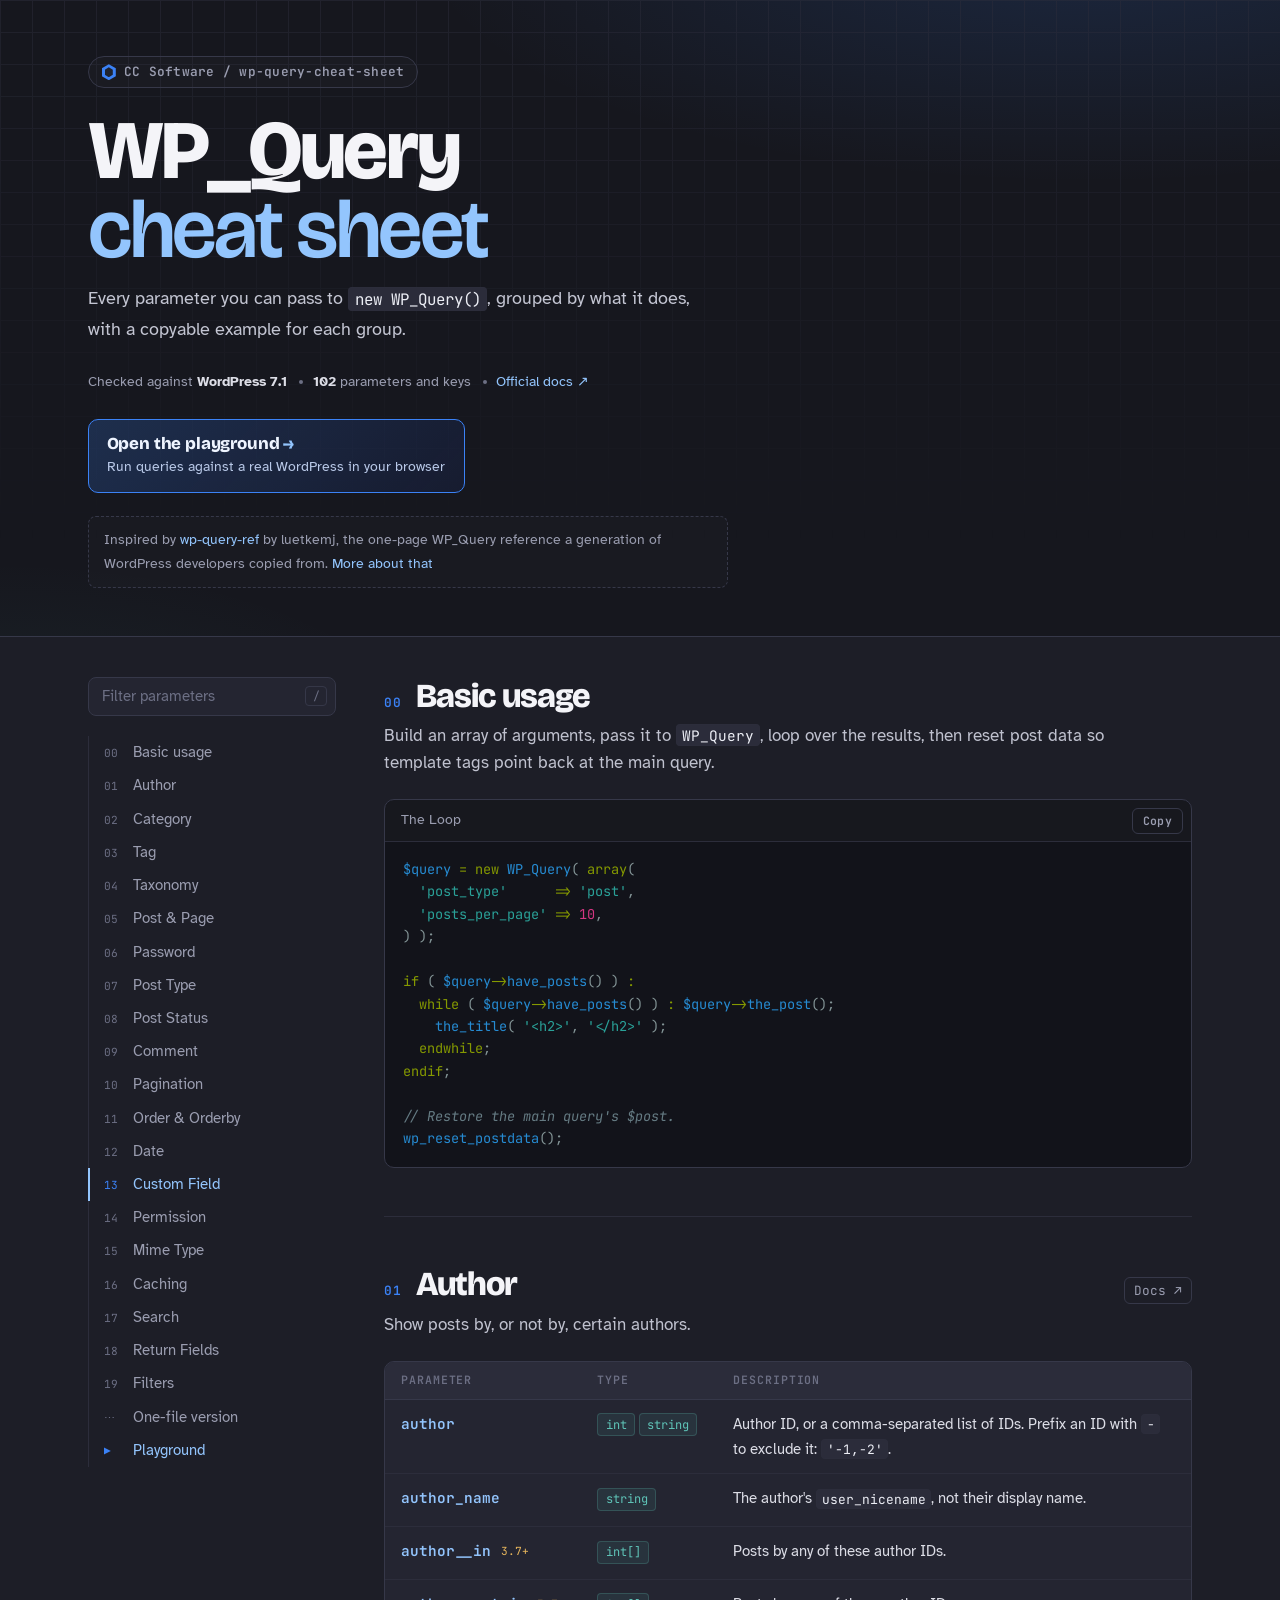
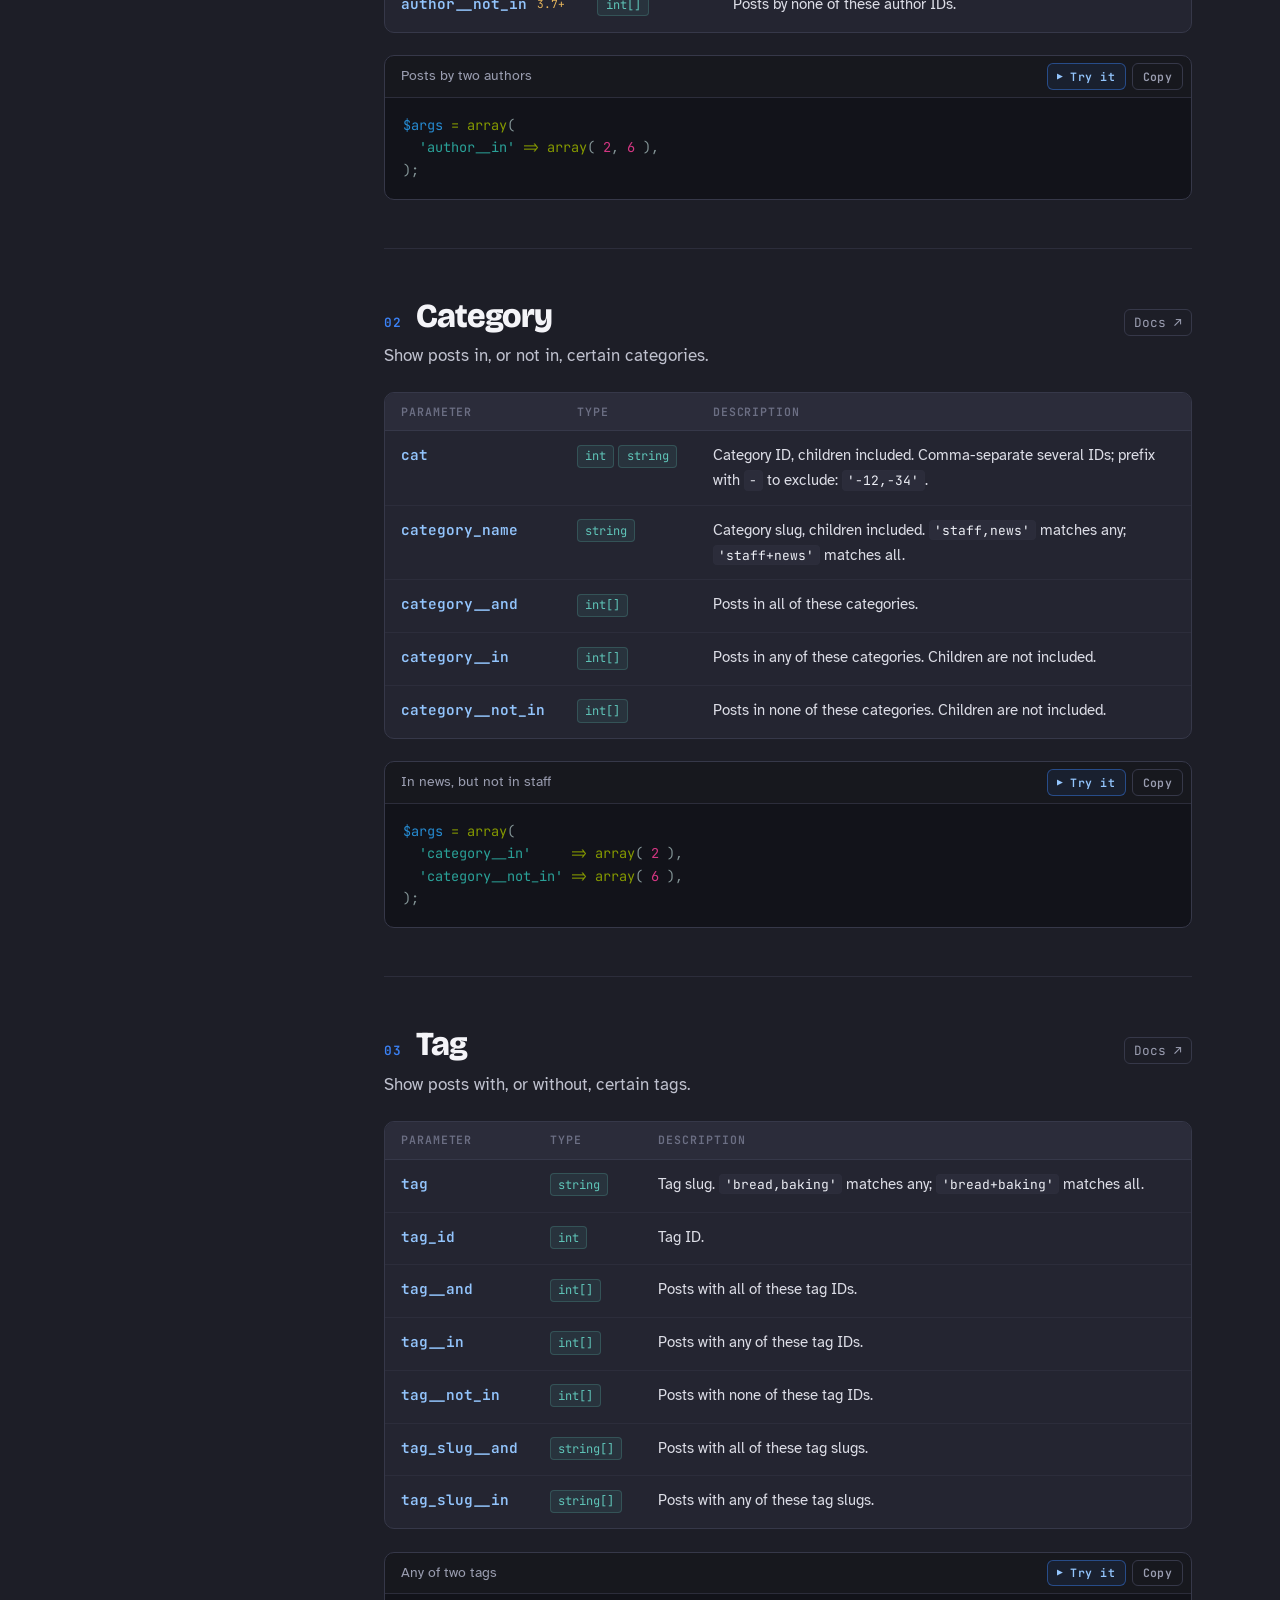
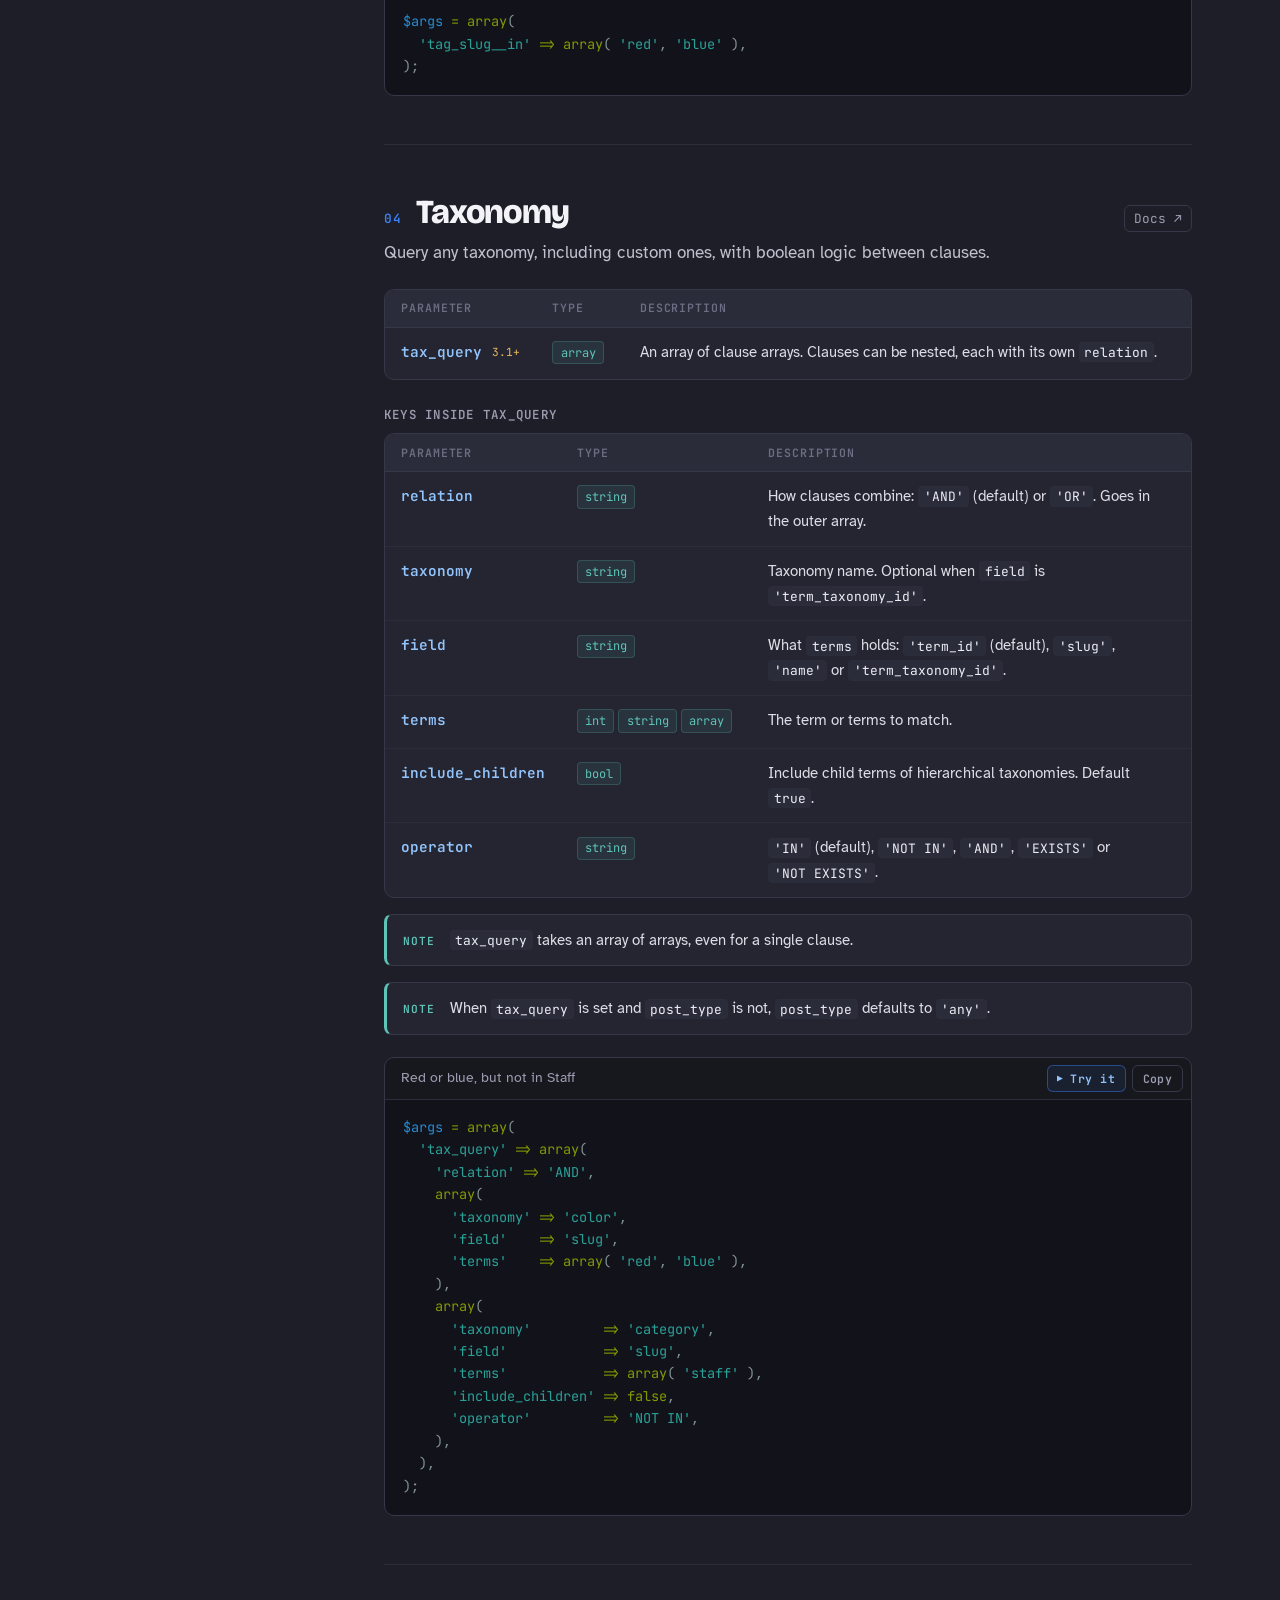
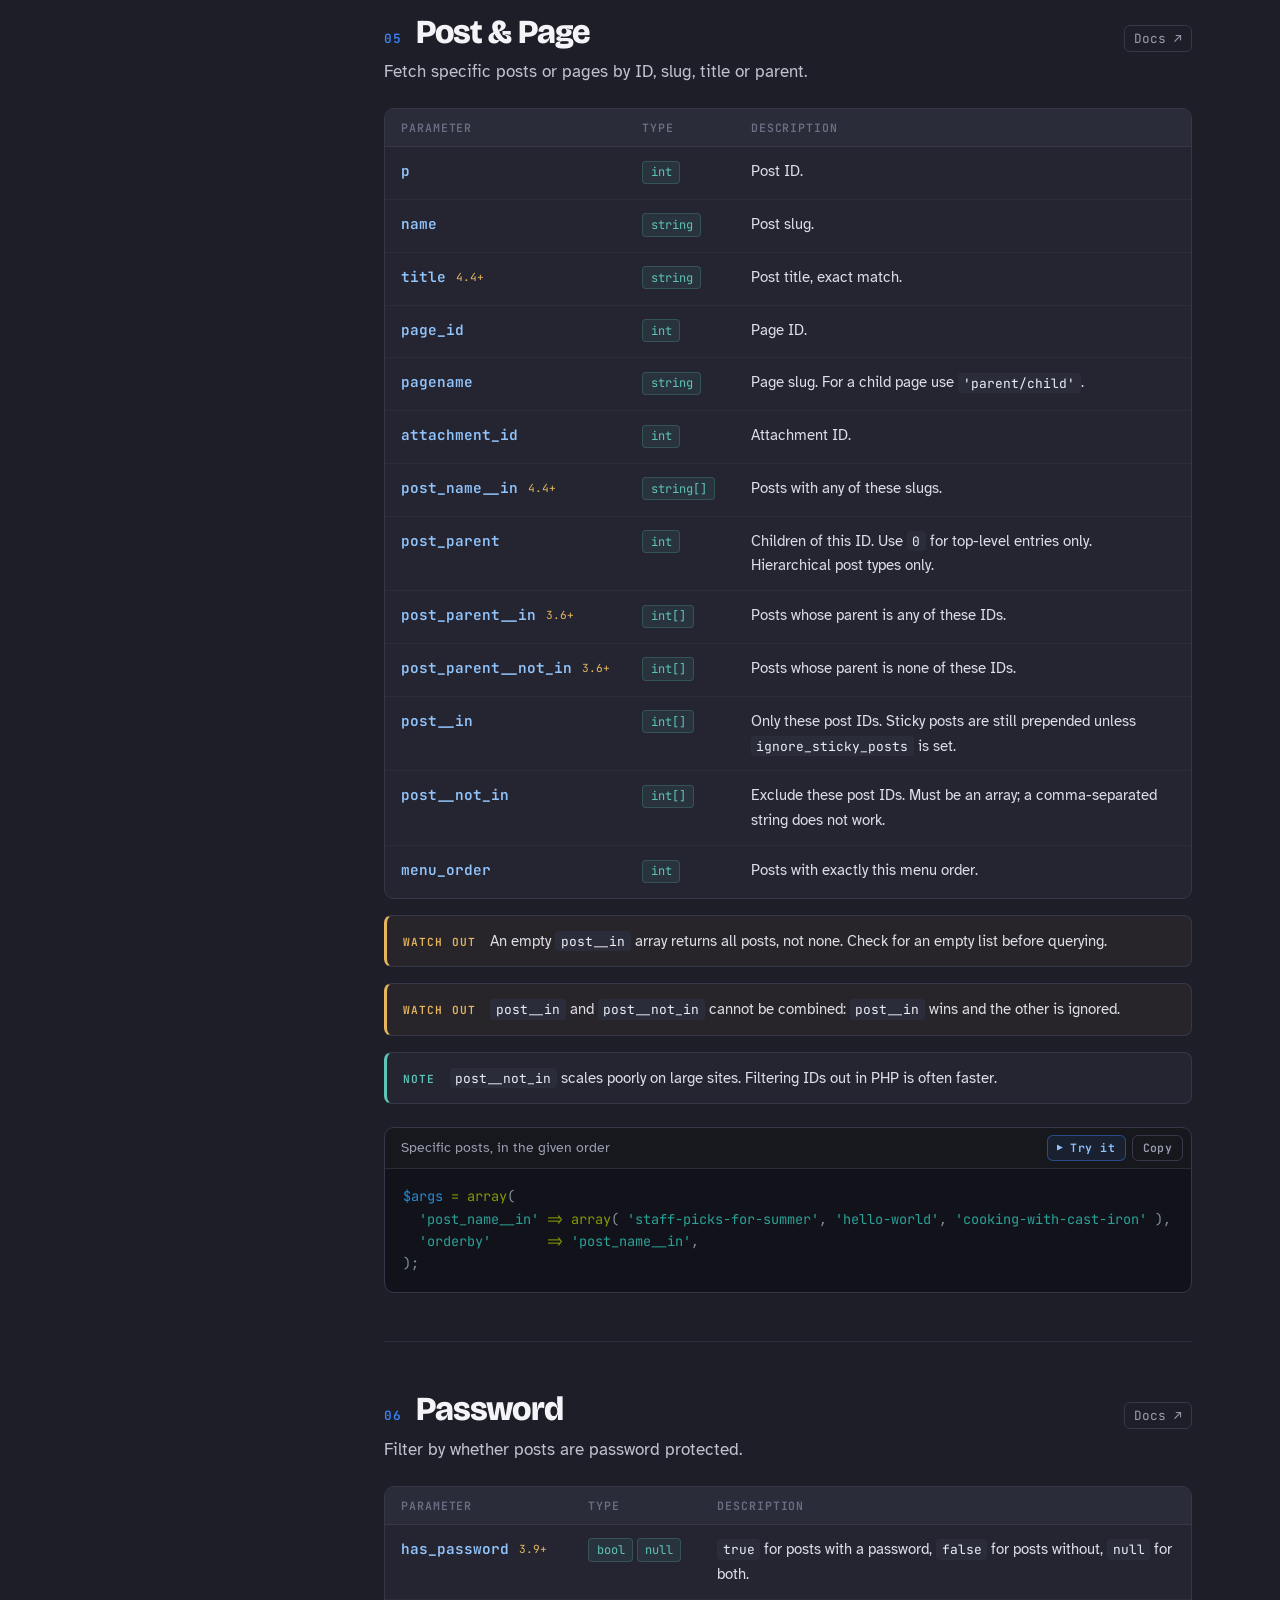
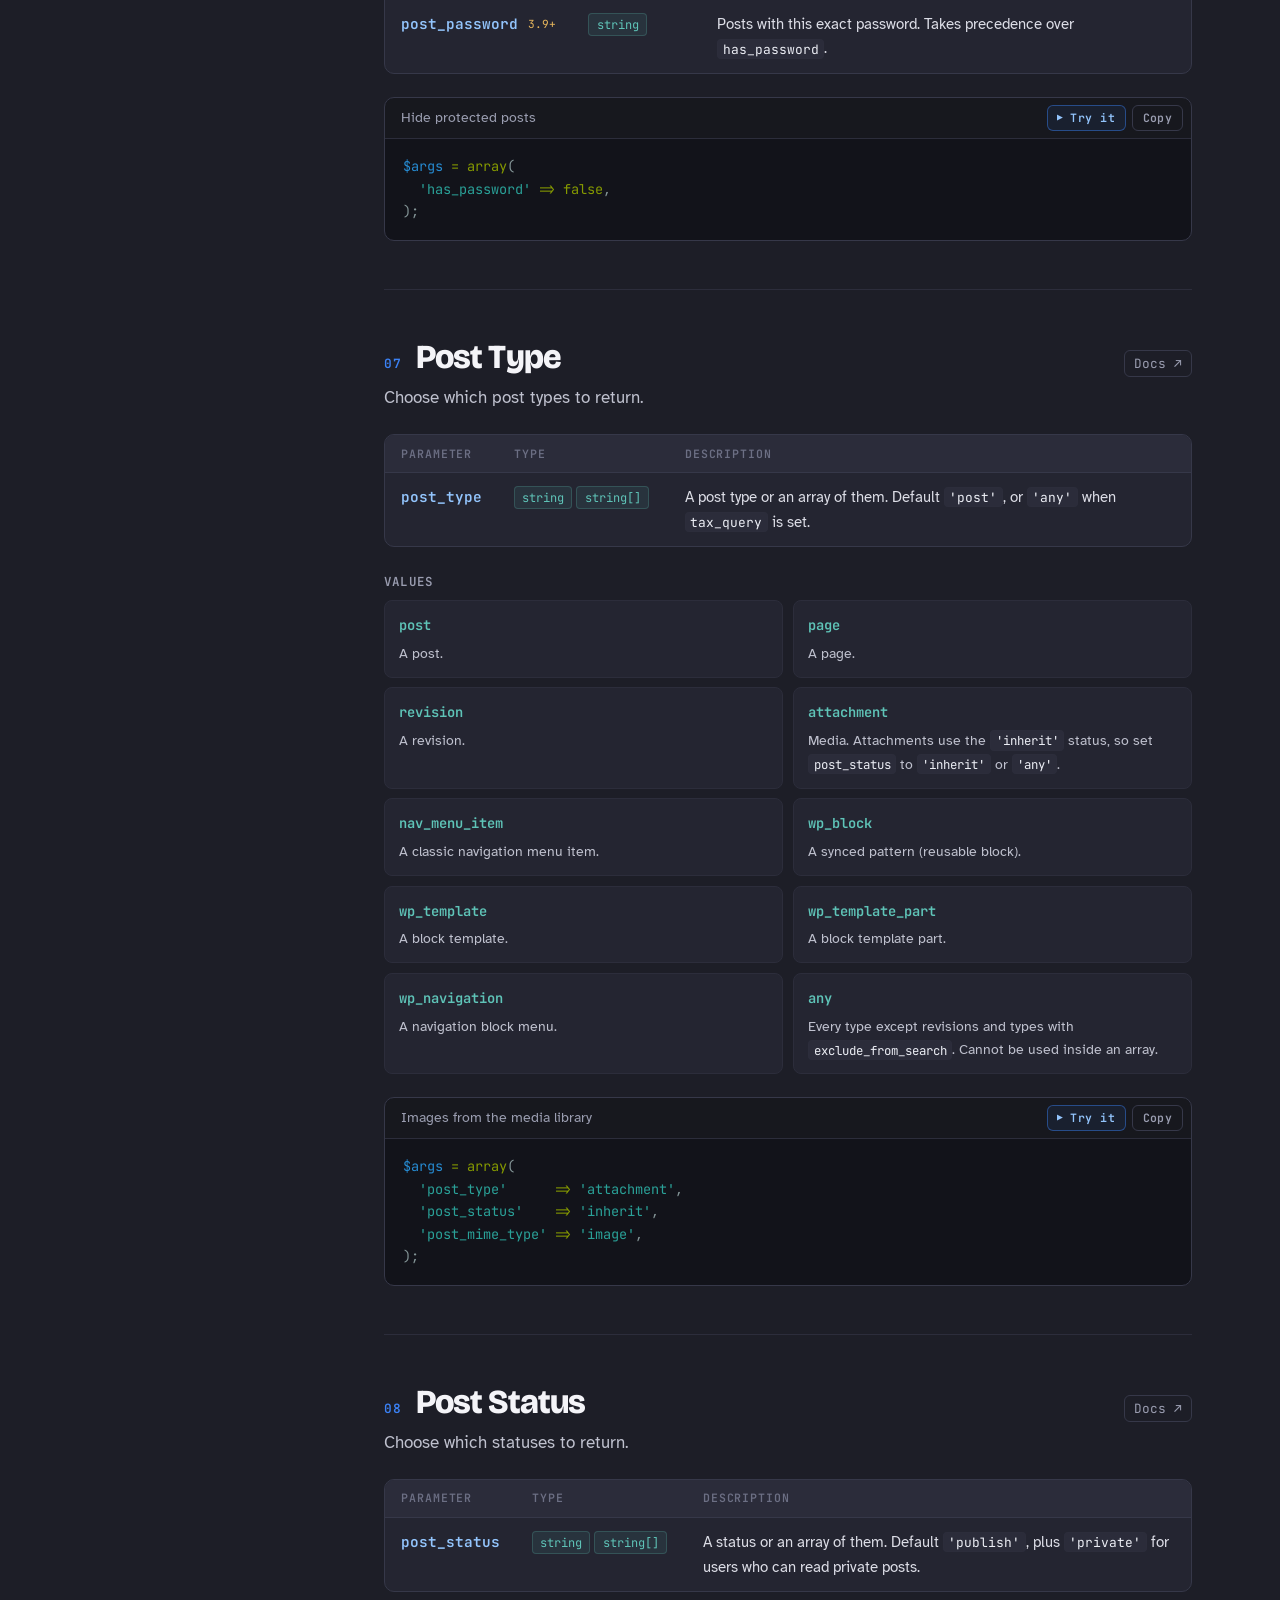
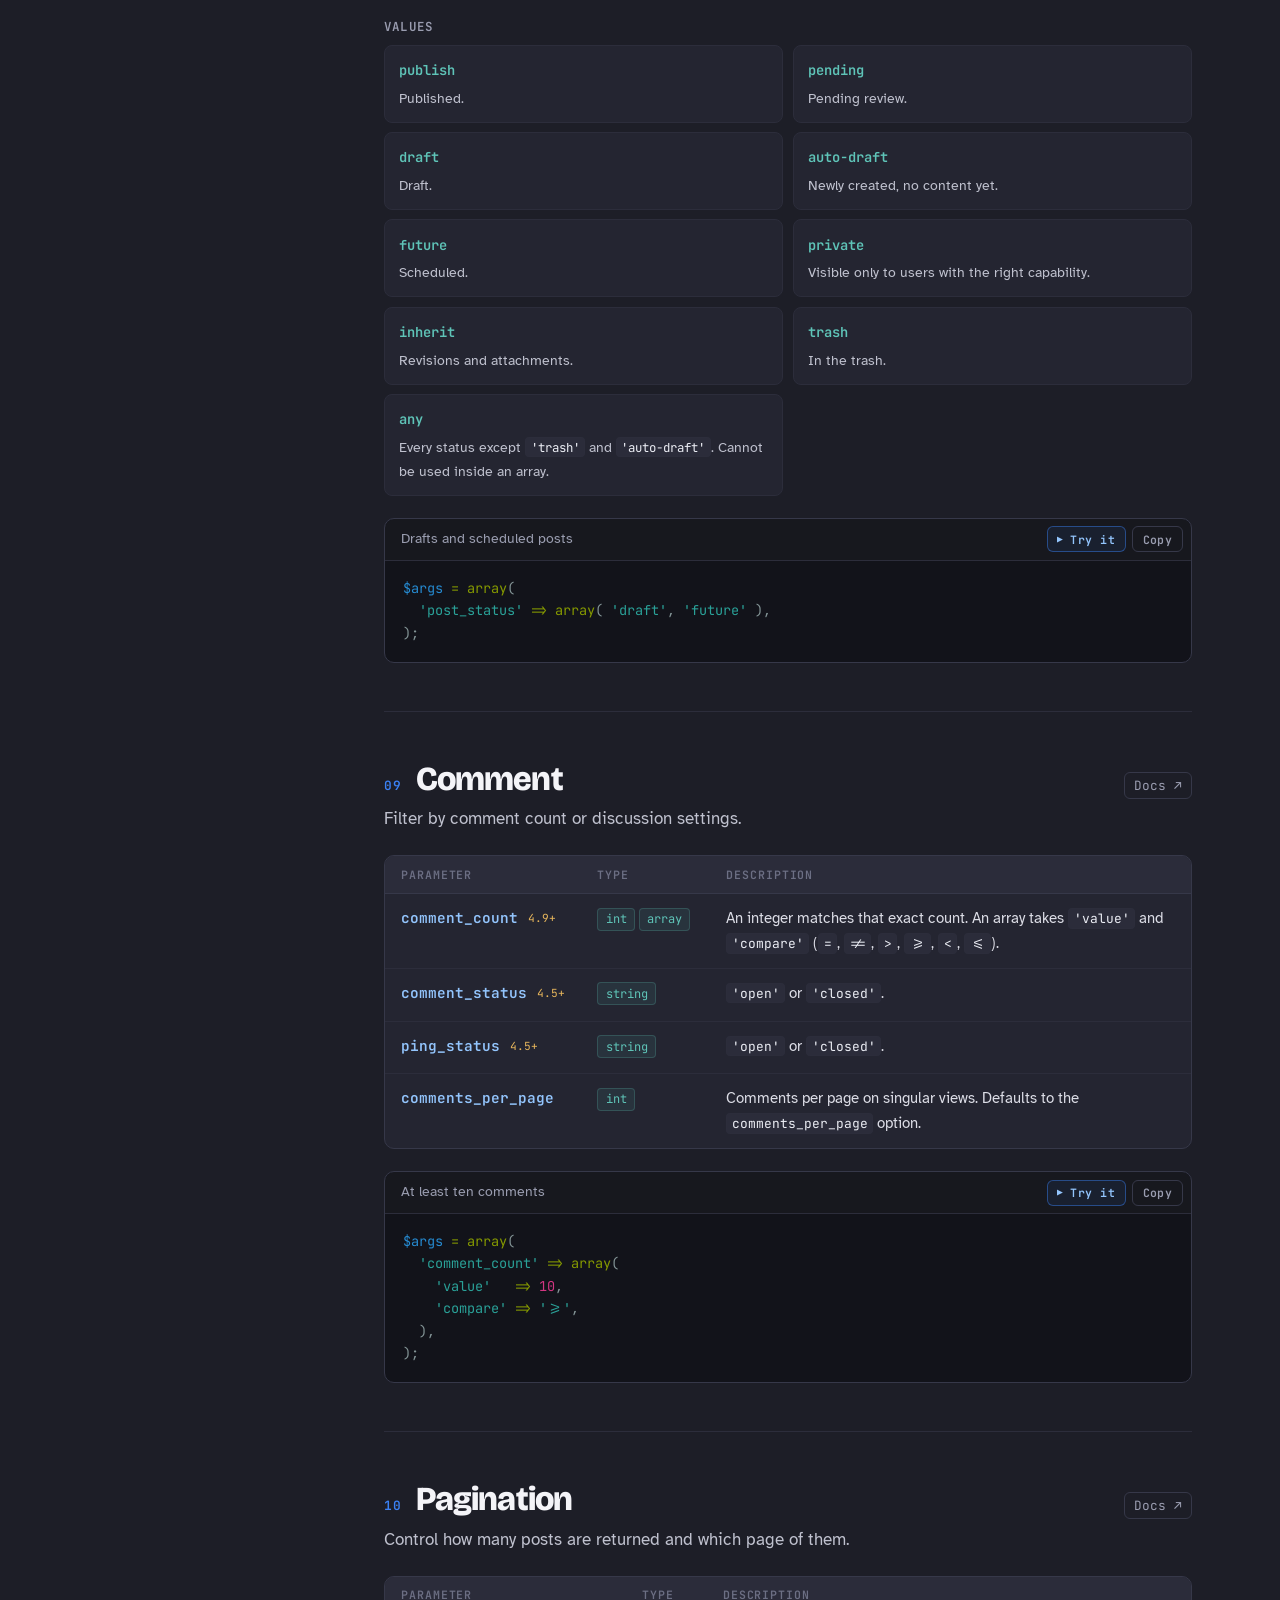
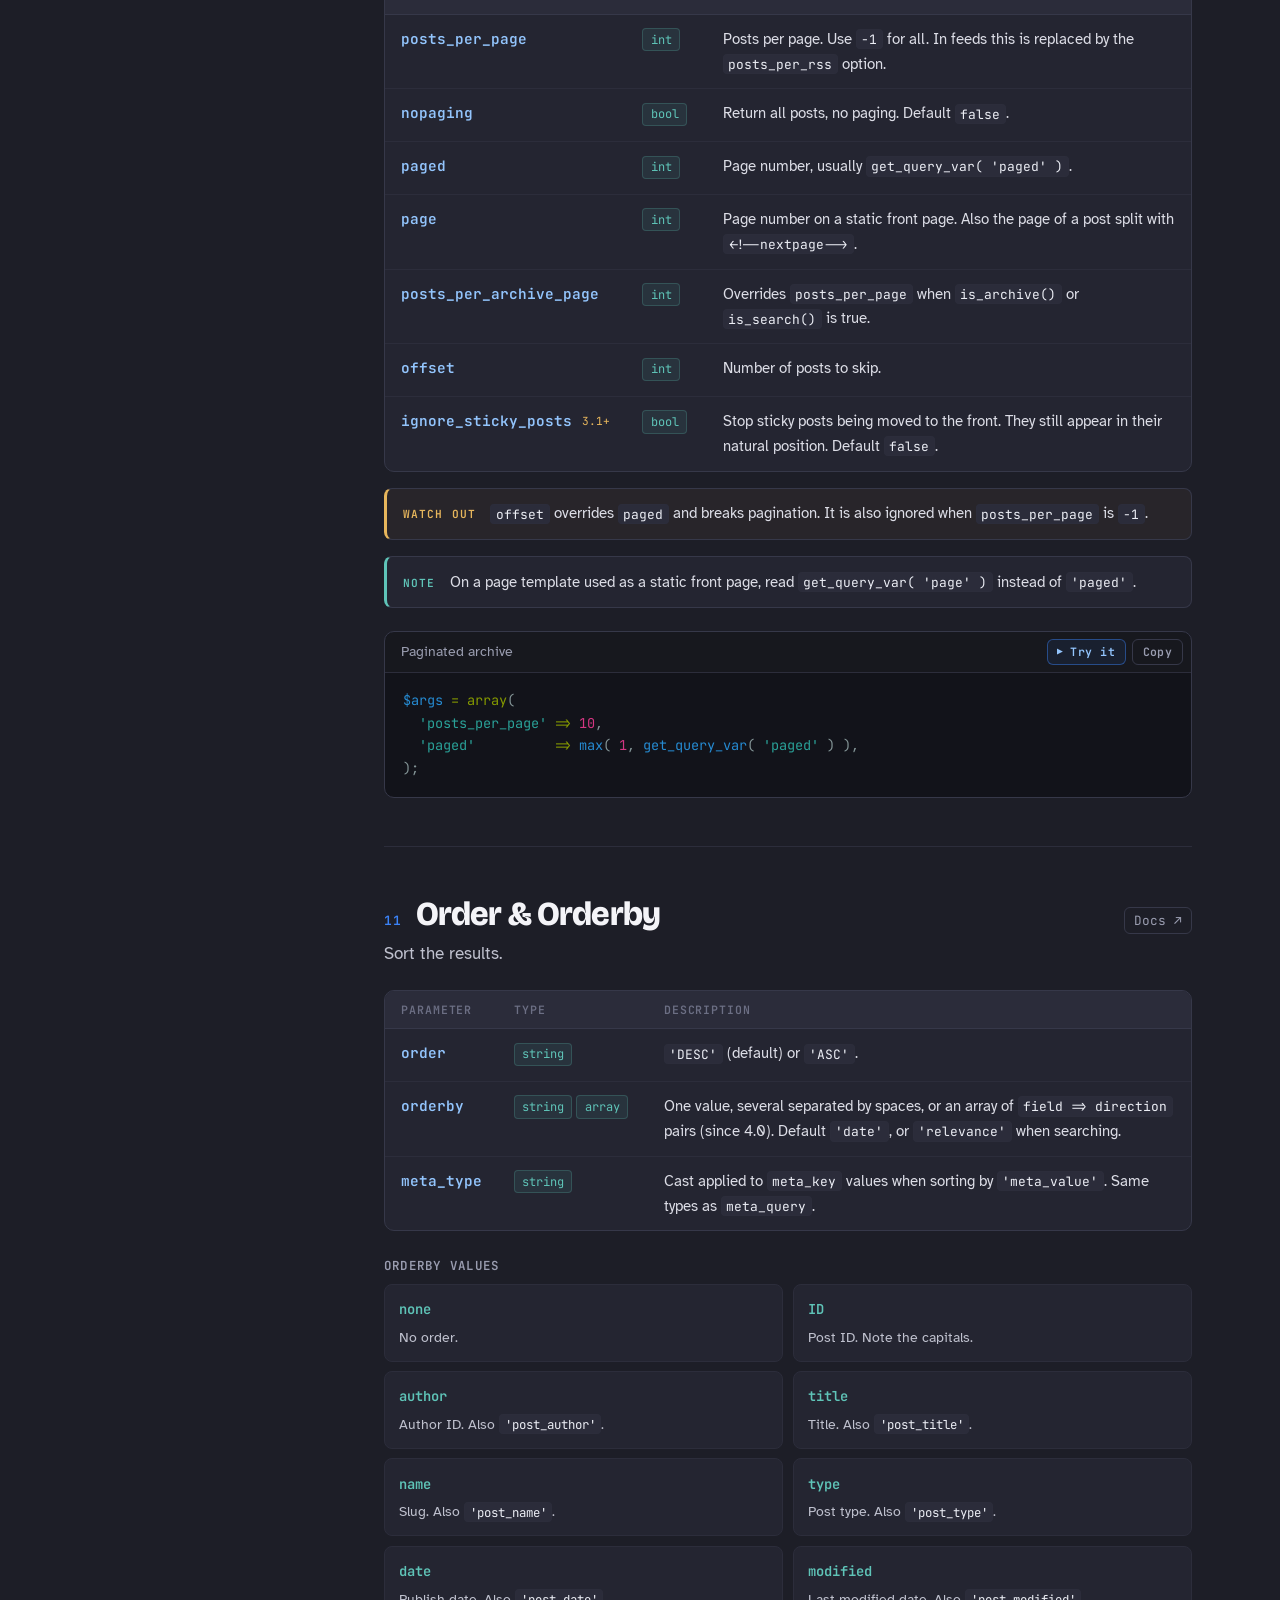
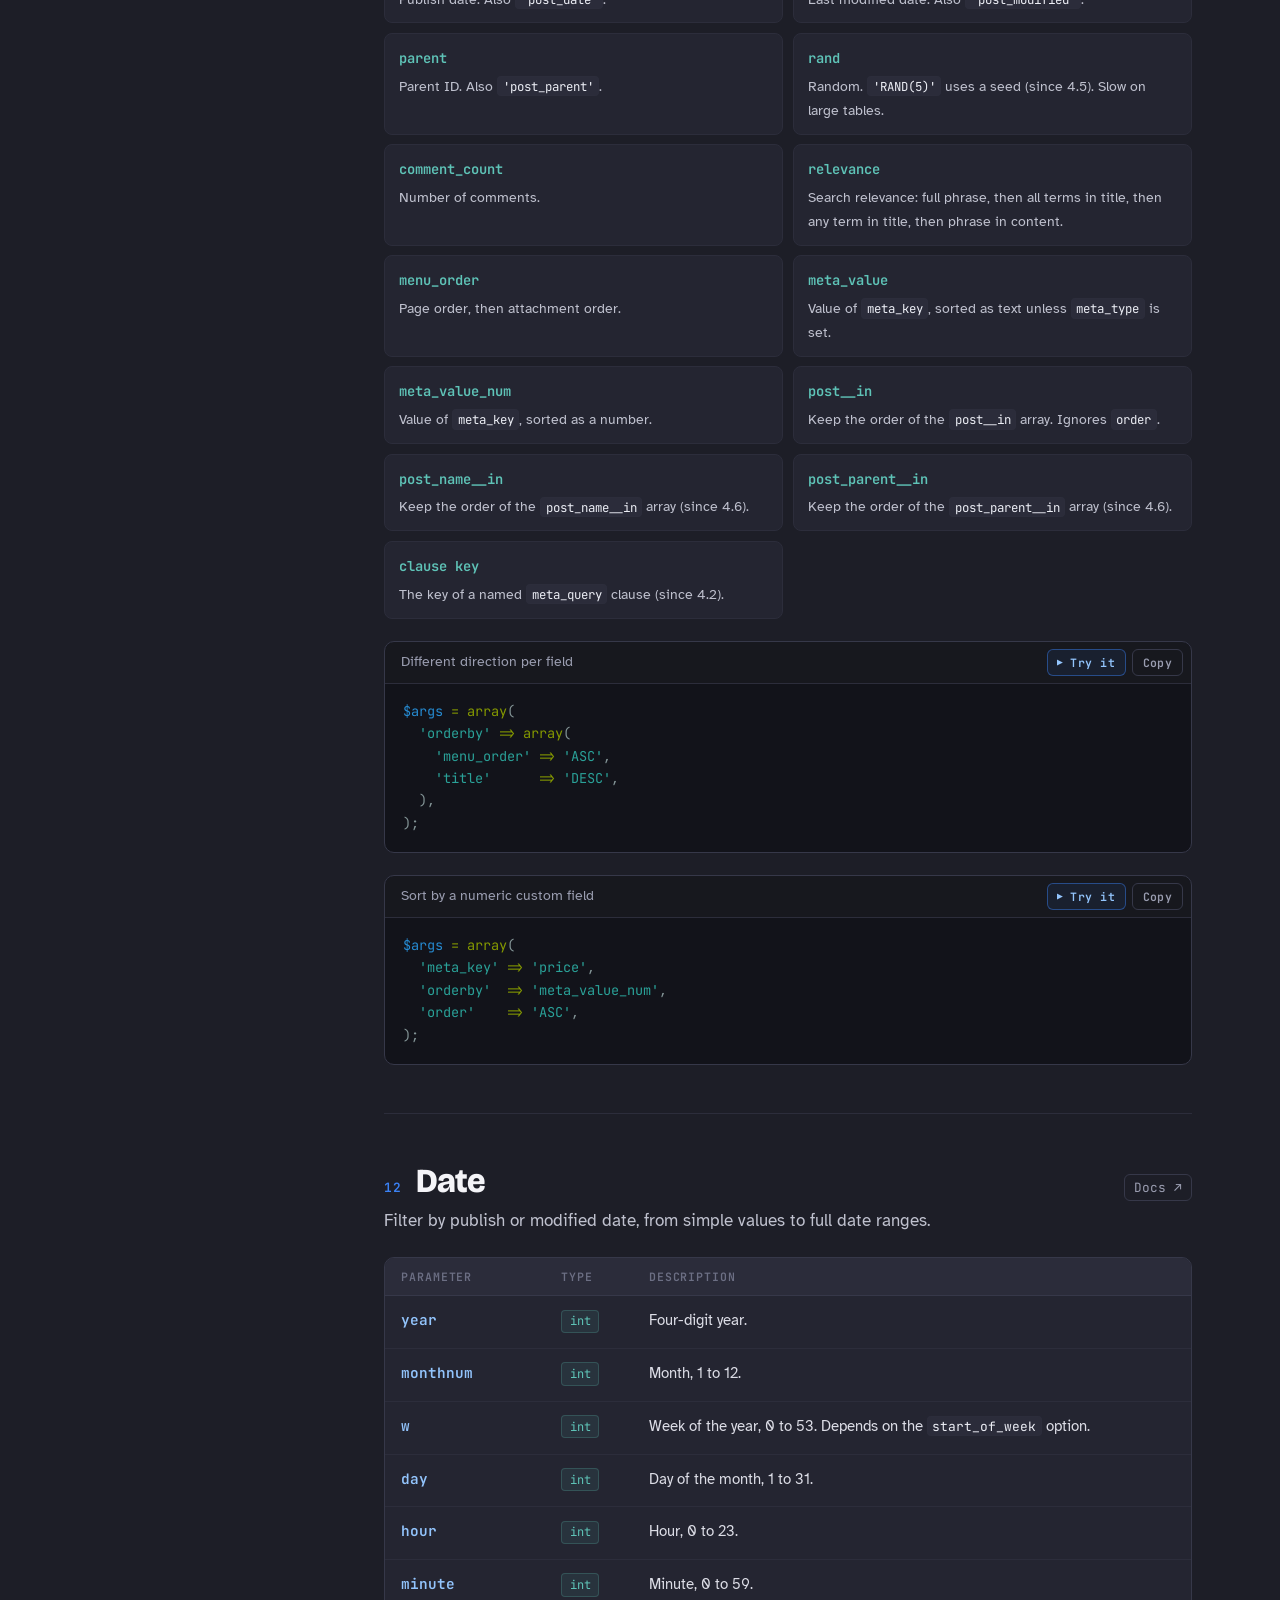
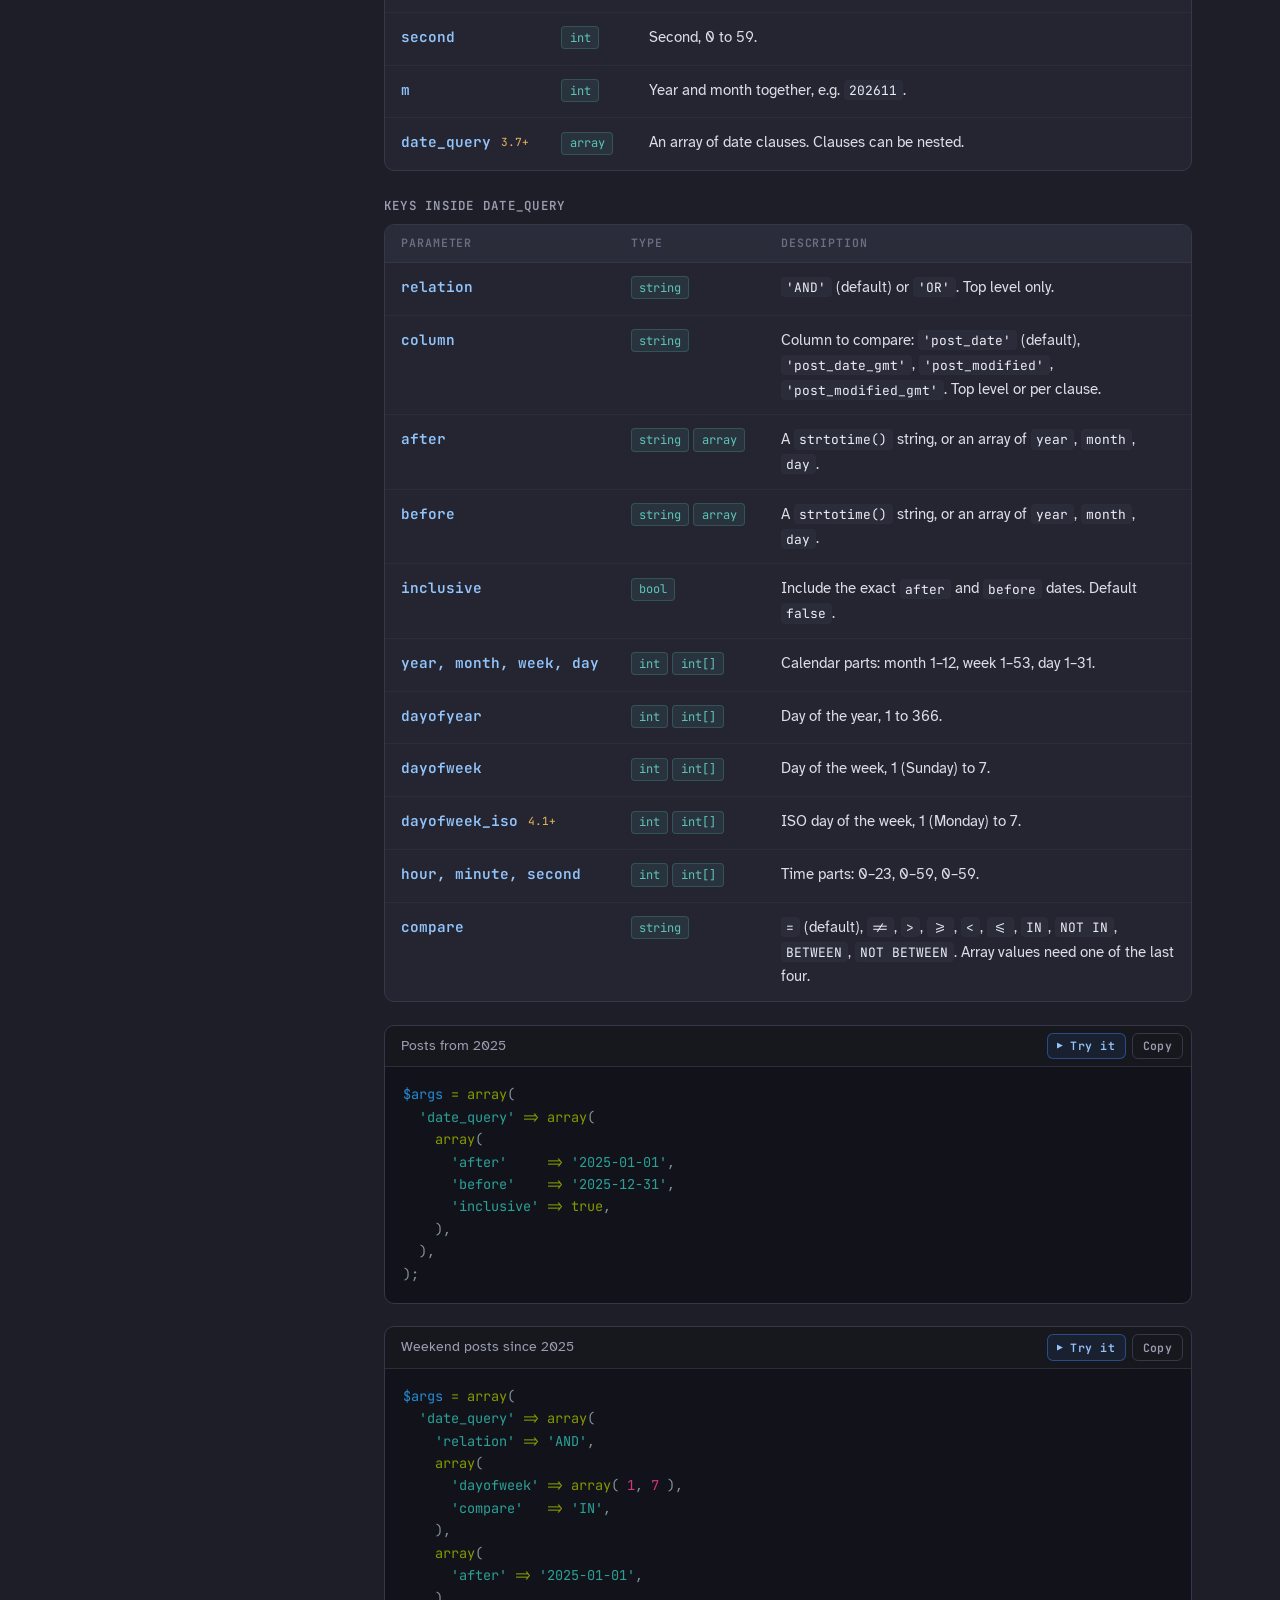
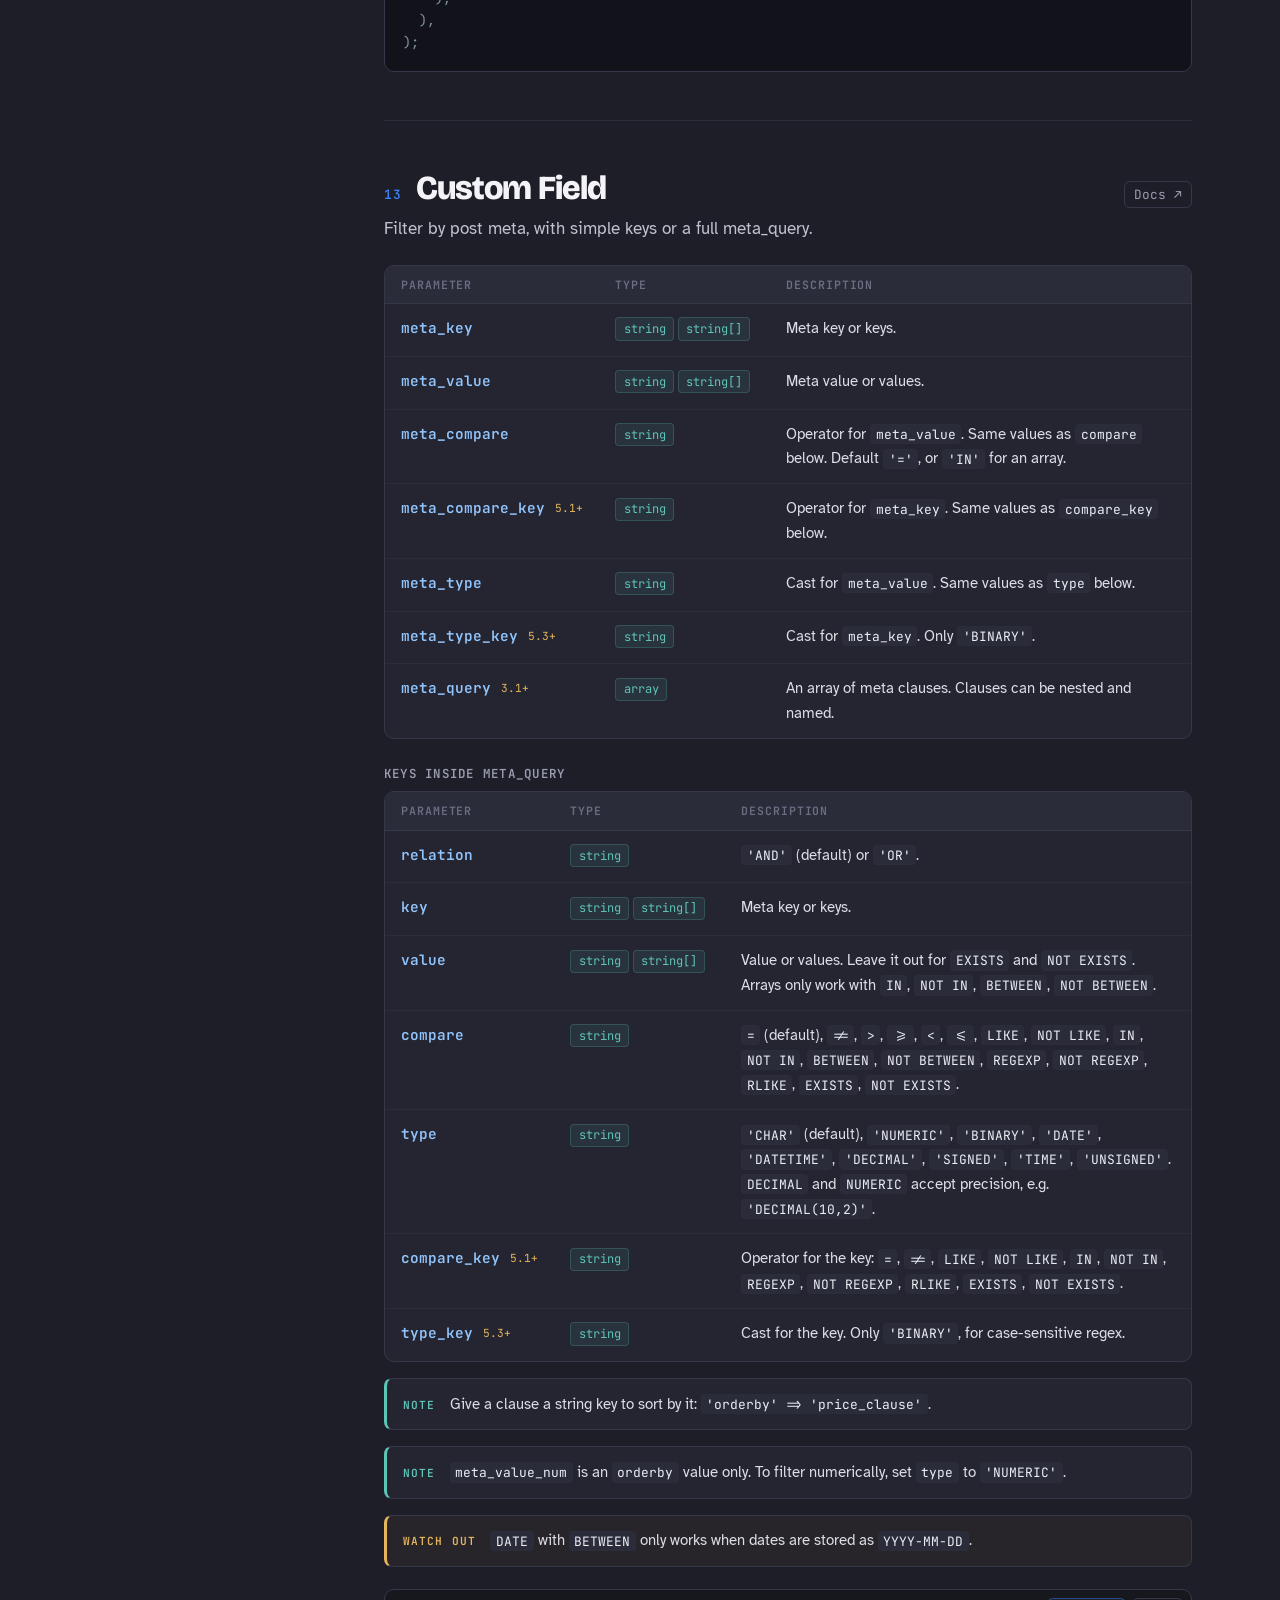
==== index.html @ 48ae4adf "Init" ====
<!DOCTYPE html>
<html lang="en-US">

<head>
  <meta charset="UTF-8">
  <meta name="viewport" content="width=device-width, initial-scale=1">
  <title>WP_Query Cheat Sheet: every WP_Query parameter, explained</title>
  <meta name="description"
    content="Every WP_Query parameter, grouped and explained, with copyable examples. Checked against WordPress 7.1.">
  <meta property="og:title" content="WP_Query Cheat Sheet: every WP_Query parameter, explained">
  <meta property="og:description"
    content="Every WP_Query parameter, grouped and explained, with copyable examples. Checked against WordPress 7.1.">
  <meta property="og:url" content="https://clearanceclarence-software.github.io/wp-query-cheat-sheet/">
  <meta property="og:site_name" content="WP_Query Cheat Sheet">
  <link rel="canonical" href="https://clearanceclarence-software.github.io/wp-query-cheat-sheet/">
  <link rel="icon"
    href="data:image/svg+xml,%3Csvg xmlns='http://www.w3.org/2000/svg' viewBox='0 0 32 32'%3E%3Cpath d='M16 2 28 9v14l-12 7L4 23V9z' fill='%231e40af'/%3E%3Cpath d='M16 7l8 4.6v9.2L16 25.4 8 20.8v-9.2z' fill='%2393c5fd'/%3E%3C/svg%3E">
  <link rel="preconnect" href="https://fonts.googleapis.com">
  <link rel="preconnect" href="https://fonts.gstatic.com" crossorigin>
  <link rel="stylesheet"
    href="https://fonts.googleapis.com/css2?family=Bricolage+Grotesque:opsz,wght@12..96,600;12..96,800&family=Atkinson+Hyperlegible:wght@400;700&family=JetBrains+Mono:wght@400;600&display=swap">
  <link rel="stylesheet" href="style.css">
</head>

<body>
  <a class="skip" href="#content">Skip to content</a>

  <header class="hero">
    <div class="hero-inner">
      <a class="repo" href="https://github.com/ClearanceClarence-Software/wp-query-cheat-sheet"><span class="mark"
          aria-hidden="true"></span>CC Software / wp-query-cheat-sheet</a>
      <h1>WP_Query<span>cheat sheet</span></h1>
      <p class="lede">Every parameter you can pass to <code>new WP_Query()</code>, grouped by what it does, with a
        copyable example for each group.</p>
      <ul class="meta">
        <li>Checked against <strong>WordPress 7.1</strong></li>
        <li><strong>102</strong> parameters and keys</li>
        <li><a href="https://developer.wordpress.org/reference/classes/wp_query/" target="_blank"
            rel="noopener">Official docs ↗</a></li>
      </ul>
      <a class="cta" href="playground.html"><span>Open the playground</span><small>Run queries against a real WordPress
          in your browser</small></a>
      <p class="credit">Inspired by <a href="https://github.com/luetkemj/wp-query-ref" target="_blank"
          rel="noopener">wp-query-ref</a> by luetkemj, the one-page WP_Query reference a generation of WordPress
        developers copied from. <a href="#credits">More about that</a></p>
    </div>
  </header>

  <div class="layout">
    <nav class="toc" aria-label="Sections">
      <label class="search">
        <span class="visually-hidden">Filter parameters</span>
        <input id="filter" type="search" placeholder="Filter parameters" autocomplete="off" spellcheck="false">
        <kbd>/</kbd>
      </label>
      <ol>
        <li><a href="#usage"><span class="num">00</span>Basic usage</a></li>
        <li><a href="#author"><span class="num">01</span>Author</a></li>
        <li><a href="#category"><span class="num">02</span>Category</a></li>
        <li><a href="#tag"><span class="num">03</span>Tag</a></li>
        <li><a href="#taxonomy"><span class="num">04</span>Taxonomy</a></li>
        <li><a href="#post-page"><span class="num">05</span>Post &amp; Page</a></li>
        <li><a href="#password"><span class="num">06</span>Password</a></li>
        <li><a href="#post-type"><span class="num">07</span>Post Type</a></li>
        <li><a href="#post-status"><span class="num">08</span>Post Status</a></li>
        <li><a href="#comment"><span class="num">09</span>Comment</a></li>
        <li><a href="#pagination"><span class="num">10</span>Pagination</a></li>
        <li><a href="#order"><span class="num">11</span>Order &amp; Orderby</a></li>
        <li><a href="#date"><span class="num">12</span>Date</a></li>
        <li><a href="#custom-field"><span class="num">13</span>Custom Field</a></li>
        <li><a href="#permission"><span class="num">14</span>Permission</a></li>
        <li><a href="#mime-type"><span class="num">15</span>Mime Type</a></li>
        <li><a href="#caching"><span class="num">16</span>Caching</a></li>
        <li><a href="#search"><span class="num">17</span>Search</a></li>
        <li><a href="#fields"><span class="num">18</span>Return Fields</a></li>
        <li><a href="#filters"><span class="num">19</span>Filters</a></li>
        <li><a href="#full"><span class="num">⋯</span>One-file version</a></li>
        <li class="toc-pg"><a href="playground.html"><span class="num">▶</span>Playground</a></li>
      </ol>
    </nav>

    <main id="content">
      <section class="ref" id="usage" data-title="basic usage loop">
        <header class="ref-head"><span class="num">00</span>
          <h2><a href="#usage">Basic usage</a></h2>
        </header>
        <p class="blurb">Build an array of arguments, pass it to <code>WP_Query</code>, loop over the results, then
          reset post data so template tags point back at the main query.</p>
        <figure class="code ">
          <div class="code-head"><span>The Loop</span><span class="code-actions"><button class="copy"
                type="button">Copy</button></span></div>
          <pre><code><span class="nv">$query</span> <span class="o">=</span> <span class="k">new</span> <span class="nx">WP_Query</span><span class="p">(</span> <span class="k">array</span><span class="p">(</span>
  <span class="s1">'post_type'</span>      <span class="o">=&gt;</span> <span class="s1">'post'</span><span class="p">,</span>
  <span class="s1">'posts_per_page'</span> <span class="o">=&gt;</span> <span class="mi">10</span><span class="p">,</span>
<span class="p">)</span> <span class="p">);</span>

<span class="k">if</span> <span class="p">(</span> <span class="nv">$query</span><span class="o">-&gt;</span><span class="na">have_posts</span><span class="p">()</span> <span class="p">)</span> <span class="o">:</span>
  <span class="k">while</span> <span class="p">(</span> <span class="nv">$query</span><span class="o">-&gt;</span><span class="na">have_posts</span><span class="p">()</span> <span class="p">)</span> <span class="o">:</span> <span class="nv">$query</span><span class="o">-&gt;</span><span class="na">the_post</span><span class="p">();</span>
    <span class="nx">the_title</span><span class="p">(</span> <span class="s1">'&lt;h2&gt;'</span><span class="p">,</span> <span class="s1">'&lt;/h2&gt;'</span> <span class="p">);</span>
  <span class="k">endwhile</span><span class="p">;</span>
<span class="k">endif</span><span class="p">;</span>

<span class="c1">// Restore the main query's $post.</span>
<span class="nx">wp_reset_postdata</span><span class="p">();</span></code></pre>
        </figure>
      </section>

      <section class="ref" id="author" data-title="author">
        <header class="ref-head"><span class="num">01</span>
          <h2><a href="#author">Author</a></h2><a class="docs"
            href="https://developer.wordpress.org/reference/classes/wp_query/#author-parameters" target="_blank"
            rel="noopener">Docs ↗</a>
        </header>
        <p class="blurb">Show posts by, or not by, certain authors.</p>
        <div class="table-wrap">
          <table class="params">
            <thead>
              <tr>
                <th>Parameter</th>
                <th>Type</th>
                <th>Description</th>
              </tr>
            </thead>
            <tbody>
              <tr
                data-search="author author id, or a comma-separated list of ids. prefix an id with - to exclude it: &#x27;-1,-2&#x27;.">
                <td class="name"><code>author</code></td>
                <td class="types"><span class="type">int</span><span class="type">string</span></td>
                <td>Author ID, or a comma-separated list of IDs. Prefix an ID with <code>-</code> to exclude it:
                  <code>'-1,-2'</code>.</td>
              </tr>
              <tr data-search="author_name the author&#x27;s user_nicename, not their display name.">
                <td class="name"><code>author_name</code></td>
                <td class="types"><span class="type">string</span></td>
                <td>The author's <code>user_nicename</code>, not their display name.</td>
              </tr>
              <tr data-search="author__in posts by any of these author ids.">
                <td class="name"><code>author__in</code> <span class="since"
                    title="Available since WordPress 3.7">3.7+</span></td>
                <td class="types"><span class="type">int[]</span></td>
                <td>Posts by any of these author IDs.</td>
              </tr>
              <tr data-search="author__not_in posts by none of these author ids.">
                <td class="name"><code>author__not_in</code> <span class="since"
                    title="Available since WordPress 3.7">3.7+</span></td>
                <td class="types"><span class="type">int[]</span></td>
                <td>Posts by none of these author IDs.</td>
              </tr>
            </tbody>
          </table>
        </div>
        <figure class="code ">
          <div class="code-head"><span>Posts by two authors</span><span class="code-actions"><a class="try"
                href="playground.html#code=JGFyZ3MgPSBhcnJheSgKICAnYXV0aG9yX19pbicgPT4gYXJyYXkoIDIsIDYgKSwKKTs">Try
                it</a><button class="copy" type="button">Copy</button></span></div>
          <pre><code><span class="nv">$args</span> <span class="o">=</span> <span class="k">array</span><span class="p">(</span>
  <span class="s1">'author__in'</span> <span class="o">=&gt;</span> <span class="k">array</span><span class="p">(</span> <span class="mi">2</span><span class="p">,</span> <span class="mi">6</span> <span class="p">),</span>
<span class="p">);</span></code></pre>
        </figure>
      </section>
      <section class="ref" id="category" data-title="category">
        <header class="ref-head"><span class="num">02</span>
          <h2><a href="#category">Category</a></h2><a class="docs"
            href="https://developer.wordpress.org/reference/classes/wp_query/#category-parameters" target="_blank"
            rel="noopener">Docs ↗</a>
        </header>
        <p class="blurb">Show posts in, or not in, certain categories.</p>
        <div class="table-wrap">
          <table class="params">
            <thead>
              <tr>
                <th>Parameter</th>
                <th>Type</th>
                <th>Description</th>
              </tr>
            </thead>
            <tbody>
              <tr
                data-search="cat category id, children included. comma-separate several ids; prefix with - to exclude: &#x27;-12,-34&#x27;.">
                <td class="name"><code>cat</code></td>
                <td class="types"><span class="type">int</span><span class="type">string</span></td>
                <td>Category ID, children included. Comma-separate several IDs; prefix with <code>-</code> to exclude:
                  <code>'-12,-34'</code>.</td>
              </tr>
              <tr
                data-search="category_name category slug, children included. &#x27;staff,news&#x27; matches any; &#x27;staff+news&#x27; matches all.">
                <td class="name"><code>category_name</code></td>
                <td class="types"><span class="type">string</span></td>
                <td>Category slug, children included. <code>'staff,news'</code> matches any; <code>'staff+news'</code>
                  matches all.</td>
              </tr>
              <tr data-search="category__and posts in all of these categories.">
                <td class="name"><code>category__and</code></td>
                <td class="types"><span class="type">int[]</span></td>
                <td>Posts in all of these categories.</td>
              </tr>
              <tr data-search="category__in posts in any of these categories. children are not included.">
                <td class="name"><code>category__in</code></td>
                <td class="types"><span class="type">int[]</span></td>
                <td>Posts in any of these categories. Children are not included.</td>
              </tr>
              <tr data-search="category__not_in posts in none of these categories. children are not included.">
                <td class="name"><code>category__not_in</code></td>
                <td class="types"><span class="type">int[]</span></td>
                <td>Posts in none of these categories. Children are not included.</td>
              </tr>
            </tbody>
          </table>
        </div>
        <figure class="code ">
          <div class="code-head"><span>In news, but not in staff</span><span class="code-actions"><a class="try"
                href="playground.html#code=JGFyZ3MgPSBhcnJheSgKICAnY2F0ZWdvcnlfX2luJyAgICAgPT4gYXJyYXkoIDIgKSwKICAnY2F0ZWdvcnlfX25vdF9pbicgPT4gYXJyYXkoIDYgKSwKKTs">Try
                it</a><button class="copy" type="button">Copy</button></span></div>
          <pre><code><span class="nv">$args</span> <span class="o">=</span> <span class="k">array</span><span class="p">(</span>
  <span class="s1">'category__in'</span>     <span class="o">=&gt;</span> <span class="k">array</span><span class="p">(</span> <span class="mi">2</span> <span class="p">),</span>
  <span class="s1">'category__not_in'</span> <span class="o">=&gt;</span> <span class="k">array</span><span class="p">(</span> <span class="mi">6</span> <span class="p">),</span>
<span class="p">);</span></code></pre>
        </figure>
      </section>
      <section class="ref" id="tag" data-title="tag">
        <header class="ref-head"><span class="num">03</span>
          <h2><a href="#tag">Tag</a></h2><a class="docs"
            href="https://developer.wordpress.org/reference/classes/wp_query/#tag-parameters" target="_blank"
            rel="noopener">Docs ↗</a>
        </header>
        <p class="blurb">Show posts with, or without, certain tags.</p>
        <div class="table-wrap">
          <table class="params">
            <thead>
              <tr>
                <th>Parameter</th>
                <th>Type</th>
                <th>Description</th>
              </tr>
            </thead>
            <tbody>
              <tr
                data-search="tag tag slug. &#x27;bread,baking&#x27; matches any; &#x27;bread+baking&#x27; matches all.">
                <td class="name"><code>tag</code></td>
                <td class="types"><span class="type">string</span></td>
                <td>Tag slug. <code>'bread,baking'</code> matches any; <code>'bread+baking'</code> matches all.</td>
              </tr>
              <tr data-search="tag_id tag id.">
                <td class="name"><code>tag_id</code></td>
                <td class="types"><span class="type">int</span></td>
                <td>Tag ID.</td>
              </tr>
              <tr data-search="tag__and posts with all of these tag ids.">
                <td class="name"><code>tag__and</code></td>
                <td class="types"><span class="type">int[]</span></td>
                <td>Posts with all of these tag IDs.</td>
              </tr>
              <tr data-search="tag__in posts with any of these tag ids.">
                <td class="name"><code>tag__in</code></td>
                <td class="types"><span class="type">int[]</span></td>
                <td>Posts with any of these tag IDs.</td>
              </tr>
              <tr data-search="tag__not_in posts with none of these tag ids.">
                <td class="name"><code>tag__not_in</code></td>
                <td class="types"><span class="type">int[]</span></td>
                <td>Posts with none of these tag IDs.</td>
              </tr>
              <tr data-search="tag_slug__and posts with all of these tag slugs.">
                <td class="name"><code>tag_slug__and</code></td>
                <td class="types"><span class="type">string[]</span></td>
                <td>Posts with all of these tag slugs.</td>
              </tr>
              <tr data-search="tag_slug__in posts with any of these tag slugs.">
                <td class="name"><code>tag_slug__in</code></td>
                <td class="types"><span class="type">string[]</span></td>
                <td>Posts with any of these tag slugs.</td>
              </tr>
            </tbody>
          </table>
        </div>
        <figure class="code ">
          <div class="code-head"><span>Any of two tags</span><span class="code-actions"><a class="try"
                href="playground.html#code=JGFyZ3MgPSBhcnJheSgKICAndGFnX3NsdWdfX2luJyA9PiBhcnJheSggJ3JlZCcsICdibHVlJyApLAopOw">Try
                it</a><button class="copy" type="button">Copy</button></span></div>
          <pre><code><span class="nv">$args</span> <span class="o">=</span> <span class="k">array</span><span class="p">(</span>
  <span class="s1">'tag_slug__in'</span> <span class="o">=&gt;</span> <span class="k">array</span><span class="p">(</span> <span class="s1">'red'</span><span class="p">,</span> <span class="s1">'blue'</span> <span class="p">),</span>
<span class="p">);</span></code></pre>
        </figure>
      </section>
      <section class="ref" id="taxonomy" data-title="taxonomy">
        <header class="ref-head"><span class="num">04</span>
          <h2><a href="#taxonomy">Taxonomy</a></h2><a class="docs"
            href="https://developer.wordpress.org/reference/classes/wp_query/#taxonomy-parameters" target="_blank"
            rel="noopener">Docs ↗</a>
        </header>
        <p class="blurb">Query any taxonomy, including custom ones, with boolean logic between clauses.</p>
        <div class="table-wrap">
          <table class="params">
            <thead>
              <tr>
                <th>Parameter</th>
                <th>Type</th>
                <th>Description</th>
              </tr>
            </thead>
            <tbody>
              <tr data-search="tax_query an array of clause arrays. clauses can be nested, each with its own relation.">
                <td class="name"><code>tax_query</code> <span class="since"
                    title="Available since WordPress 3.1">3.1+</span></td>
                <td class="types"><span class="type">array</span></td>
                <td>An array of clause arrays. Clauses can be nested, each with its own <code>relation</code>.</td>
              </tr>
            </tbody>
          </table>
        </div>
        <h3 class="sub">Keys inside tax_query</h3>
        <div class="table-wrap">
          <table class="params">
            <thead>
              <tr>
                <th>Parameter</th>
                <th>Type</th>
                <th>Description</th>
              </tr>
            </thead>
            <tbody>
              <tr
                data-search="relation how clauses combine: &#x27;and&#x27; (default) or &#x27;or&#x27;. goes in the outer array.">
                <td class="name"><code>relation</code></td>
                <td class="types"><span class="type">string</span></td>
                <td>How clauses combine: <code>'AND'</code> (default) or <code>'OR'</code>. Goes in the outer array.
                </td>
              </tr>
              <tr data-search="taxonomy taxonomy name. optional when field is &#x27;term_taxonomy_id&#x27;.">
                <td class="name"><code>taxonomy</code></td>
                <td class="types"><span class="type">string</span></td>
                <td>Taxonomy name. Optional when <code>field</code> is <code>'term_taxonomy_id'</code>.</td>
              </tr>
              <tr
                data-search="field what terms holds: &#x27;term_id&#x27; (default), &#x27;slug&#x27;, &#x27;name&#x27; or &#x27;term_taxonomy_id&#x27;.">
                <td class="name"><code>field</code></td>
                <td class="types"><span class="type">string</span></td>
                <td>What <code>terms</code> holds: <code>'term_id'</code> (default), <code>'slug'</code>,
                  <code>'name'</code> or <code>'term_taxonomy_id'</code>.</td>
              </tr>
              <tr data-search="terms the term or terms to match.">
                <td class="name"><code>terms</code></td>
                <td class="types"><span class="type">int</span><span class="type">string</span><span
                    class="type">array</span></td>
                <td>The term or terms to match.</td>
              </tr>
              <tr data-search="include_children include child terms of hierarchical taxonomies. default true.">
                <td class="name"><code>include_children</code></td>
                <td class="types"><span class="type">bool</span></td>
                <td>Include child terms of hierarchical taxonomies. Default <code>true</code>.</td>
              </tr>
              <tr
                data-search="operator &#x27;in&#x27; (default), &#x27;not in&#x27;, &#x27;and&#x27;, &#x27;exists&#x27; or &#x27;not exists&#x27;.">
                <td class="name"><code>operator</code></td>
                <td class="types"><span class="type">string</span></td>
                <td><code>'IN'</code> (default), <code>'NOT IN'</code>, <code>'AND'</code>, <code>'EXISTS'</code> or
                  <code>'NOT EXISTS'</code>.</td>
              </tr>
            </tbody>
          </table>
        </div>
        <aside class="note info"><strong>Note</strong>
          <p><code>tax_query</code> takes an array of arrays, even for a single clause.</p>
        </aside>
        <aside class="note info"><strong>Note</strong>
          <p>When <code>tax_query</code> is set and <code>post_type</code> is not, <code>post_type</code> defaults to
            <code>'any'</code>.</p>
        </aside>
        <figure class="code ">
          <div class="code-head"><span>Red or blue, but not in Staff</span><span class="code-actions"><a class="try"
                href="playground.html#code=[base64]">Try
                it</a><button class="copy" type="button">Copy</button></span></div>
          <pre><code><span class="nv">$args</span> <span class="o">=</span> <span class="k">array</span><span class="p">(</span>
  <span class="s1">'tax_query'</span> <span class="o">=&gt;</span> <span class="k">array</span><span class="p">(</span>
    <span class="s1">'relation'</span> <span class="o">=&gt;</span> <span class="s1">'AND'</span><span class="p">,</span>
    <span class="k">array</span><span class="p">(</span>
      <span class="s1">'taxonomy'</span> <span class="o">=&gt;</span> <span class="s1">'color'</span><span class="p">,</span>
      <span class="s1">'field'</span>    <span class="o">=&gt;</span> <span class="s1">'slug'</span><span class="p">,</span>
      <span class="s1">'terms'</span>    <span class="o">=&gt;</span> <span class="k">array</span><span class="p">(</span> <span class="s1">'red'</span><span class="p">,</span> <span class="s1">'blue'</span> <span class="p">),</span>
    <span class="p">),</span>
    <span class="k">array</span><span class="p">(</span>
      <span class="s1">'taxonomy'</span>         <span class="o">=&gt;</span> <span class="s1">'category'</span><span class="p">,</span>
      <span class="s1">'field'</span>            <span class="o">=&gt;</span> <span class="s1">'slug'</span><span class="p">,</span>
      <span class="s1">'terms'</span>            <span class="o">=&gt;</span> <span class="k">array</span><span class="p">(</span> <span class="s1">'staff'</span> <span class="p">),</span>
      <span class="s1">'include_children'</span> <span class="o">=&gt;</span> <span class="k">false</span><span class="p">,</span>
      <span class="s1">'operator'</span>         <span class="o">=&gt;</span> <span class="s1">'NOT IN'</span><span class="p">,</span>
    <span class="p">),</span>
  <span class="p">),</span>
<span class="p">);</span></code></pre>
        </figure>
      </section>
      <section class="ref" id="post-page" data-title="post &amp; page">
        <header class="ref-head"><span class="num">05</span>
          <h2><a href="#post-page">Post &amp; Page</a></h2><a class="docs"
            href="https://developer.wordpress.org/reference/classes/wp_query/#post-page-parameters" target="_blank"
            rel="noopener">Docs ↗</a>
        </header>
        <p class="blurb">Fetch specific posts or pages by ID, slug, title or parent.</p>
        <div class="table-wrap">
          <table class="params">
            <thead>
              <tr>
                <th>Parameter</th>
                <th>Type</th>
                <th>Description</th>
              </tr>
            </thead>
            <tbody>
              <tr data-search="p post id.">
                <td class="name"><code>p</code></td>
                <td class="types"><span class="type">int</span></td>
                <td>Post ID.</td>
              </tr>
              <tr data-search="name post slug.">
                <td class="name"><code>name</code></td>
                <td class="types"><span class="type">string</span></td>
                <td>Post slug.</td>
              </tr>
              <tr data-search="title post title, exact match.">
                <td class="name"><code>title</code> <span class="since"
                    title="Available since WordPress 4.4">4.4+</span></td>
                <td class="types"><span class="type">string</span></td>
                <td>Post title, exact match.</td>
              </tr>
              <tr data-search="page_id page id.">
                <td class="name"><code>page_id</code></td>
                <td class="types"><span class="type">int</span></td>
                <td>Page ID.</td>
              </tr>
              <tr data-search="pagename page slug. for a child page use &#x27;parent/child&#x27;.">
                <td class="name"><code>pagename</code></td>
                <td class="types"><span class="type">string</span></td>
                <td>Page slug. For a child page use <code>'parent/child'</code>.</td>
              </tr>
              <tr data-search="attachment_id attachment id.">
                <td class="name"><code>attachment_id</code></td>
                <td class="types"><span class="type">int</span></td>
                <td>Attachment ID.</td>
              </tr>
              <tr data-search="post_name__in posts with any of these slugs.">
                <td class="name"><code>post_name__in</code> <span class="since"
                    title="Available since WordPress 4.4">4.4+</span></td>
                <td class="types"><span class="type">string[]</span></td>
                <td>Posts with any of these slugs.</td>
              </tr>
              <tr
                data-search="post_parent children of this id. use 0 for top-level entries only. hierarchical post types only.">
                <td class="name"><code>post_parent</code></td>
                <td class="types"><span class="type">int</span></td>
                <td>Children of this ID. Use <code>0</code> for top-level entries only. Hierarchical post types only.
                </td>
              </tr>
              <tr data-search="post_parent__in posts whose parent is any of these ids.">
                <td class="name"><code>post_parent__in</code> <span class="since"
                    title="Available since WordPress 3.6">3.6+</span></td>
                <td class="types"><span class="type">int[]</span></td>
                <td>Posts whose parent is any of these IDs.</td>
              </tr>
              <tr data-search="post_parent__not_in posts whose parent is none of these ids.">
                <td class="name"><code>post_parent__not_in</code> <span class="since"
                    title="Available since WordPress 3.6">3.6+</span></td>
                <td class="types"><span class="type">int[]</span></td>
                <td>Posts whose parent is none of these IDs.</td>
              </tr>
              <tr
                data-search="post__in only these post ids. sticky posts are still prepended unless ignore_sticky_posts is set.">
                <td class="name"><code>post__in</code></td>
                <td class="types"><span class="type">int[]</span></td>
                <td>Only these post IDs. Sticky posts are still prepended unless <code>ignore_sticky_posts</code> is
                  set.</td>
              </tr>
              <tr
                data-search="post__not_in exclude these post ids. must be an array; a comma-separated string does not work.">
                <td class="name"><code>post__not_in</code></td>
                <td class="types"><span class="type">int[]</span></td>
                <td>Exclude these post IDs. Must be an array; a comma-separated string does not work.</td>
              </tr>
              <tr data-search="menu_order posts with exactly this menu order.">
                <td class="name"><code>menu_order</code></td>
                <td class="types"><span class="type">int</span></td>
                <td>Posts with exactly this menu order.</td>
              </tr>
            </tbody>
          </table>
        </div>
        <aside class="note warn"><strong>Watch out</strong>
          <p>An empty <code>post__in</code> array returns all posts, not none. Check for an empty list before querying.
          </p>
        </aside>
        <aside class="note warn"><strong>Watch out</strong>
          <p><code>post__in</code> and <code>post__not_in</code> cannot be combined: <code>post__in</code> wins and the
            other is ignored.</p>
        </aside>
        <aside class="note info"><strong>Note</strong>
          <p><code>post__not_in</code> scales poorly on large sites. Filtering IDs out in PHP is often faster.</p>
        </aside>
        <figure class="code ">
          <div class="code-head"><span>Specific posts, in the given order</span><span class="code-actions"><a
                class="try"
                href="playground.html#code=[base64]">Try
                it</a><button class="copy" type="button">Copy</button></span></div>
          <pre><code><span class="nv">$args</span> <span class="o">=</span> <span class="k">array</span><span class="p">(</span>
  <span class="s1">'post_name__in'</span> <span class="o">=&gt;</span> <span class="k">array</span><span class="p">(</span> <span class="s1">'staff-picks-for-summer'</span><span class="p">,</span> <span class="s1">'hello-world'</span><span class="p">,</span> <span class="s1">'cooking-with-cast-iron'</span> <span class="p">),</span>
  <span class="s1">'orderby'</span>       <span class="o">=&gt;</span> <span class="s1">'post_name__in'</span><span class="p">,</span>
<span class="p">);</span></code></pre>
        </figure>
      </section>
      <section class="ref" id="password" data-title="password">
        <header class="ref-head"><span class="num">06</span>
          <h2><a href="#password">Password</a></h2><a class="docs"
            href="https://developer.wordpress.org/reference/classes/wp_query/#password-parameters" target="_blank"
            rel="noopener">Docs ↗</a>
        </header>
        <p class="blurb">Filter by whether posts are password protected.</p>
        <div class="table-wrap">
          <table class="params">
            <thead>
              <tr>
                <th>Parameter</th>
                <th>Type</th>
                <th>Description</th>
              </tr>
            </thead>
            <tbody>
              <tr data-search="has_password true for posts with a password, false for posts without, null for both.">
                <td class="name"><code>has_password</code> <span class="since"
                    title="Available since WordPress 3.9">3.9+</span></td>
                <td class="types"><span class="type">bool</span><span class="type">null</span></td>
                <td><code>true</code> for posts with a password, <code>false</code> for posts without, <code>null</code>
                  for both.</td>
              </tr>
              <tr data-search="post_password posts with this exact password. takes precedence over has_password.">
                <td class="name"><code>post_password</code> <span class="since"
                    title="Available since WordPress 3.9">3.9+</span></td>
                <td class="types"><span class="type">string</span></td>
                <td>Posts with this exact password. Takes precedence over <code>has_password</code>.</td>
              </tr>
            </tbody>
          </table>
        </div>
        <figure class="code ">
          <div class="code-head"><span>Hide protected posts</span><span class="code-actions"><a class="try"
                href="playground.html#code=JGFyZ3MgPSBhcnJheSgKICAnaGFzX3Bhc3N3b3JkJyA9PiBmYWxzZSwKKTs">Try
                it</a><button class="copy" type="button">Copy</button></span></div>
          <pre><code><span class="nv">$args</span> <span class="o">=</span> <span class="k">array</span><span class="p">(</span>
  <span class="s1">'has_password'</span> <span class="o">=&gt;</span> <span class="k">false</span><span class="p">,</span>
<span class="p">);</span></code></pre>
        </figure>
      </section>
      <section class="ref" id="post-type" data-title="post type">
        <header class="ref-head"><span class="num">07</span>
          <h2><a href="#post-type">Post Type</a></h2><a class="docs"
            href="https://developer.wordpress.org/reference/classes/wp_query/#post-type-parameters" target="_blank"
            rel="noopener">Docs ↗</a>
        </header>
        <p class="blurb">Choose which post types to return.</p>
        <div class="table-wrap">
          <table class="params">
            <thead>
              <tr>
                <th>Parameter</th>
                <th>Type</th>
                <th>Description</th>
              </tr>
            </thead>
            <tbody>
              <tr
                data-search="post_type a post type or an array of them. default &#x27;post&#x27;, or &#x27;any&#x27; when tax_query is set.">
                <td class="name"><code>post_type</code></td>
                <td class="types"><span class="type">string</span><span class="type">string[]</span></td>
                <td>A post type or an array of them. Default <code>'post'</code>, or <code>'any'</code> when
                  <code>tax_query</code> is set.</td>
              </tr>
            </tbody>
          </table>
        </div>
        <h3 class="sub">Values</h3>
        <dl class="values">
          <div class="value" data-search="post a post.">
            <dt><code>post</code></dt>
            <dd>A post.</dd>
          </div>
          <div class="value" data-search="page a page.">
            <dt><code>page</code></dt>
            <dd>A page.</dd>
          </div>
          <div class="value" data-search="revision a revision.">
            <dt><code>revision</code></dt>
            <dd>A revision.</dd>
          </div>
          <div class="value"
            data-search="attachment media. attachments use the &#x27;inherit&#x27; status, so set post_status to &#x27;inherit&#x27; or &#x27;any&#x27;.">
            <dt><code>attachment</code></dt>
            <dd>Media. Attachments use the <code>'inherit'</code> status, so set <code>post_status</code> to
              <code>'inherit'</code> or <code>'any'</code>.</dd>
          </div>
          <div class="value" data-search="nav_menu_item a classic navigation menu item.">
            <dt><code>nav_menu_item</code></dt>
            <dd>A classic navigation menu item.</dd>
          </div>
          <div class="value" data-search="wp_block a synced pattern (reusable block).">
            <dt><code>wp_block</code></dt>
            <dd>A synced pattern (reusable block).</dd>
          </div>
          <div class="value" data-search="wp_template a block template.">
            <dt><code>wp_template</code></dt>
            <dd>A block template.</dd>
          </div>
          <div class="value" data-search="wp_template_part a block template part.">
            <dt><code>wp_template_part</code></dt>
            <dd>A block template part.</dd>
          </div>
          <div class="value" data-search="wp_navigation a navigation block menu.">
            <dt><code>wp_navigation</code></dt>
            <dd>A navigation block menu.</dd>
          </div>
          <div class="value"
            data-search="any every type except revisions and types with exclude_from_search. cannot be used inside an array.">
            <dt><code>any</code></dt>
            <dd>Every type except revisions and types with <code>exclude_from_search</code>. Cannot be used inside an
              array.</dd>
          </div>
        </dl>
        <figure class="code ">
          <div class="code-head"><span>Images from the media library</span><span class="code-actions"><a class="try"
                href="playground.html#code=JGFyZ3MgPSBhcnJheSgKICAncG9zdF90eXBlJyAgICAgID0-ICdhdHRhY2htZW50JywKICAncG9zdF9zdGF0dXMnICAgID0-ICdpbmhlcml0JywKICAncG9zdF9taW1lX3R5cGUnID0-ICdpbWFnZScsCik7">Try
                it</a><button class="copy" type="button">Copy</button></span></div>
          <pre><code><span class="nv">$args</span> <span class="o">=</span> <span class="k">array</span><span class="p">(</span>
  <span class="s1">'post_type'</span>      <span class="o">=&gt;</span> <span class="s1">'attachment'</span><span class="p">,</span>
  <span class="s1">'post_status'</span>    <span class="o">=&gt;</span> <span class="s1">'inherit'</span><span class="p">,</span>
  <span class="s1">'post_mime_type'</span> <span class="o">=&gt;</span> <span class="s1">'image'</span><span class="p">,</span>
<span class="p">);</span></code></pre>
        </figure>
      </section>
      <section class="ref" id="post-status" data-title="post status">
        <header class="ref-head"><span class="num">08</span>
          <h2><a href="#post-status">Post Status</a></h2><a class="docs"
            href="https://developer.wordpress.org/reference/classes/wp_query/#status-parameters" target="_blank"
            rel="noopener">Docs ↗</a>
        </header>
        <p class="blurb">Choose which statuses to return.</p>
        <div class="table-wrap">
          <table class="params">
            <thead>
              <tr>
                <th>Parameter</th>
                <th>Type</th>
                <th>Description</th>
              </tr>
            </thead>
            <tbody>
              <tr
                data-search="post_status a status or an array of them. default &#x27;publish&#x27;, plus &#x27;private&#x27; for users who can read private posts.">
                <td class="name"><code>post_status</code></td>
                <td class="types"><span class="type">string</span><span class="type">string[]</span></td>
                <td>A status or an array of them. Default <code>'publish'</code>, plus <code>'private'</code> for users
                  who can read private posts.</td>
              </tr>
            </tbody>
          </table>
        </div>
        <h3 class="sub">Values</h3>
        <dl class="values">
          <div class="value" data-search="publish published.">
            <dt><code>publish</code></dt>
            <dd>Published.</dd>
          </div>
          <div class="value" data-search="pending pending review.">
            <dt><code>pending</code></dt>
            <dd>Pending review.</dd>
          </div>
          <div class="value" data-search="draft draft.">
            <dt><code>draft</code></dt>
            <dd>Draft.</dd>
          </div>
          <div class="value" data-search="auto-draft newly created, no content yet.">
            <dt><code>auto-draft</code></dt>
            <dd>Newly created, no content yet.</dd>
          </div>
          <div class="value" data-search="future scheduled.">
            <dt><code>future</code></dt>
            <dd>Scheduled.</dd>
          </div>
          <div class="value" data-search="private visible only to users with the right capability.">
            <dt><code>private</code></dt>
            <dd>Visible only to users with the right capability.</dd>
          </div>
          <div class="value" data-search="inherit revisions and attachments.">
            <dt><code>inherit</code></dt>
            <dd>Revisions and attachments.</dd>
          </div>
          <div class="value" data-search="trash in the trash.">
            <dt><code>trash</code></dt>
            <dd>In the trash.</dd>
          </div>
          <div class="value"
            data-search="any every status except &#x27;trash&#x27; and &#x27;auto-draft&#x27;. cannot be used inside an array.">
            <dt><code>any</code></dt>
            <dd>Every status except <code>'trash'</code> and <code>'auto-draft'</code>. Cannot be used inside an array.
            </dd>
          </div>
        </dl>
        <figure class="code ">
          <div class="code-head"><span>Drafts and scheduled posts</span><span class="code-actions"><a class="try"
                href="playground.html#code=JGFyZ3MgPSBhcnJheSgKICAncG9zdF9zdGF0dXMnID0-IGFycmF5KCAnZHJhZnQnLCAnZnV0dXJlJyApLAopOw">Try
                it</a><button class="copy" type="button">Copy</button></span></div>
          <pre><code><span class="nv">$args</span> <span class="o">=</span> <span class="k">array</span><span class="p">(</span>
  <span class="s1">'post_status'</span> <span class="o">=&gt;</span> <span class="k">array</span><span class="p">(</span> <span class="s1">'draft'</span><span class="p">,</span> <span class="s1">'future'</span> <span class="p">),</span>
<span class="p">);</span></code></pre>
        </figure>
      </section>
      <section class="ref" id="comment" data-title="comment">
        <header class="ref-head"><span class="num">09</span>
          <h2><a href="#comment">Comment</a></h2><a class="docs"
            href="https://developer.wordpress.org/reference/classes/wp_query/#comment-parameters" target="_blank"
            rel="noopener">Docs ↗</a>
        </header>
        <p class="blurb">Filter by comment count or discussion settings.</p>
        <div class="table-wrap">
          <table class="params">
            <thead>
              <tr>
                <th>Parameter</th>
                <th>Type</th>
                <th>Description</th>
              </tr>
            </thead>
            <tbody>
              <tr
                data-search="comment_count an integer matches that exact count. an array takes &#x27;value&#x27; and &#x27;compare&#x27; (=, !=, &gt;, &gt;=, &lt;, &lt;=).">
                <td class="name"><code>comment_count</code> <span class="since"
                    title="Available since WordPress 4.9">4.9+</span></td>
                <td class="types"><span class="type">int</span><span class="type">array</span></td>
                <td>An integer matches that exact count. An array takes <code>'value'</code> and <code>'compare'</code>
                  (<code>=</code>, <code>!=</code>, <code>&gt;</code>, <code>&gt;=</code>, <code>&lt;</code>,
                  <code>&lt;=</code>).</td>
              </tr>
              <tr data-search="comment_status &#x27;open&#x27; or &#x27;closed&#x27;.">
                <td class="name"><code>comment_status</code> <span class="since"
                    title="Available since WordPress 4.5">4.5+</span></td>
                <td class="types"><span class="type">string</span></td>
                <td><code>'open'</code> or <code>'closed'</code>.</td>
              </tr>
              <tr data-search="ping_status &#x27;open&#x27; or &#x27;closed&#x27;.">
                <td class="name"><code>ping_status</code> <span class="since"
                    title="Available since WordPress 4.5">4.5+</span></td>
                <td class="types"><span class="type">string</span></td>
                <td><code>'open'</code> or <code>'closed'</code>.</td>
              </tr>
              <tr
                data-search="comments_per_page comments per page on singular views. defaults to the comments_per_page option.">
                <td class="name"><code>comments_per_page</code></td>
                <td class="types"><span class="type">int</span></td>
                <td>Comments per page on singular views. Defaults to the <code>comments_per_page</code> option.</td>
              </tr>
            </tbody>
          </table>
        </div>
        <figure class="code ">
          <div class="code-head"><span>At least ten comments</span><span class="code-actions"><a class="try"
                href="playground.html#code=JGFyZ3MgPSBhcnJheSgKICAnY29tbWVudF9jb3VudCcgPT4gYXJyYXkoCiAgICAndmFsdWUnICAgPT4gMTAsCiAgICAnY29tcGFyZScgPT4gJz49JywKICApLAopOw">Try
                it</a><button class="copy" type="button">Copy</button></span></div>
          <pre><code><span class="nv">$args</span> <span class="o">=</span> <span class="k">array</span><span class="p">(</span>
  <span class="s1">'comment_count'</span> <span class="o">=&gt;</span> <span class="k">array</span><span class="p">(</span>
    <span class="s1">'value'</span>   <span class="o">=&gt;</span> <span class="mi">10</span><span class="p">,</span>
    <span class="s1">'compare'</span> <span class="o">=&gt;</span> <span class="s1">'&gt;='</span><span class="p">,</span>
  <span class="p">),</span>
<span class="p">);</span></code></pre>
        </figure>
      </section>
      <section class="ref" id="pagination" data-title="pagination">
        <header class="ref-head"><span class="num">10</span>
          <h2><a href="#pagination">Pagination</a></h2><a class="docs"
            href="https://developer.wordpress.org/reference/classes/wp_query/#pagination-parameters" target="_blank"
            rel="noopener">Docs ↗</a>
        </header>
        <p class="blurb">Control how many posts are returned and which page of them.</p>
        <div class="table-wrap">
          <table class="params">
            <thead>
              <tr>
                <th>Parameter</th>
                <th>Type</th>
                <th>Description</th>
              </tr>
            </thead>
            <tbody>
              <tr
                data-search="posts_per_page posts per page. use -1 for all. in feeds this is replaced by the posts_per_rss option.">
                <td class="name"><code>posts_per_page</code></td>
                <td class="types"><span class="type">int</span></td>
                <td>Posts per page. Use <code>-1</code> for all. In feeds this is replaced by the
                  <code>posts_per_rss</code> option.</td>
              </tr>
              <tr data-search="nopaging return all posts, no paging. default false.">
                <td class="name"><code>nopaging</code></td>
                <td class="types"><span class="type">bool</span></td>
                <td>Return all posts, no paging. Default <code>false</code>.</td>
              </tr>
              <tr data-search="paged page number, usually get_query_var( &#x27;paged&#x27; ).">
                <td class="name"><code>paged</code></td>
                <td class="types"><span class="type">int</span></td>
                <td>Page number, usually <code>get_query_var( 'paged' )</code>.</td>
              </tr>
              <tr
                data-search="page page number on a static front page. also the page of a post split with &lt;!--nextpage--&gt;.">
                <td class="name"><code>page</code></td>
                <td class="types"><span class="type">int</span></td>
                <td>Page number on a static front page. Also the page of a post split with
                  <code>&lt;!--nextpage--&gt;</code>.</td>
              </tr>
              <tr
                data-search="posts_per_archive_page overrides posts_per_page when is_archive() or is_search() is true.">
                <td class="name"><code>posts_per_archive_page</code></td>
                <td class="types"><span class="type">int</span></td>
                <td>Overrides <code>posts_per_page</code> when <code>is_archive()</code> or <code>is_search()</code> is
                  true.</td>
              </tr>
              <tr data-search="offset number of posts to skip.">
                <td class="name"><code>offset</code></td>
                <td class="types"><span class="type">int</span></td>
                <td>Number of posts to skip.</td>
              </tr>
              <tr
                data-search="ignore_sticky_posts stop sticky posts being moved to the front. they still appear in their natural position. default false.">
                <td class="name"><code>ignore_sticky_posts</code> <span class="since"
                    title="Available since WordPress 3.1">3.1+</span></td>
                <td class="types"><span class="type">bool</span></td>
                <td>Stop sticky posts being moved to the front. They still appear in their natural position. Default
                  <code>false</code>.</td>
              </tr>
            </tbody>
          </table>
        </div>
        <aside class="note warn"><strong>Watch out</strong>
          <p><code>offset</code> overrides <code>paged</code> and breaks pagination. It is also ignored when
            <code>posts_per_page</code> is <code>-1</code>.</p>
        </aside>
        <aside class="note info"><strong>Note</strong>
          <p>On a page template used as a static front page, read <code>get_query_var( 'page' )</code> instead of
            <code>'paged'</code>.</p>
        </aside>
        <figure class="code ">
          <div class="code-head"><span>Paginated archive</span><span class="code-actions"><a class="try"
                href="playground.html#code=JGFyZ3MgPSBhcnJheSgKICAncG9zdHNfcGVyX3BhZ2UnID0-IDEwLAogICdwYWdlZCcgICAgICAgICAgPT4gbWF4KCAxLCBnZXRfcXVlcnlfdmFyKCAncGFnZWQnICkgKSwKKTs">Try
                it</a><button class="copy" type="button">Copy</button></span></div>
          <pre><code><span class="nv">$args</span> <span class="o">=</span> <span class="k">array</span><span class="p">(</span>
  <span class="s1">'posts_per_page'</span> <span class="o">=&gt;</span> <span class="mi">10</span><span class="p">,</span>
  <span class="s1">'paged'</span>          <span class="o">=&gt;</span> <span class="nb">max</span><span class="p">(</span> <span class="mi">1</span><span class="p">,</span> <span class="nx">get_query_var</span><span class="p">(</span> <span class="s1">'paged'</span> <span class="p">)</span> <span class="p">),</span>
<span class="p">);</span></code></pre>
        </figure>
      </section>
      <section class="ref" id="order" data-title="order &amp; orderby">
        <header class="ref-head"><span class="num">11</span>
          <h2><a href="#order">Order &amp; Orderby</a></h2><a class="docs"
            href="https://developer.wordpress.org/reference/classes/wp_query/#order-orderby-parameters" target="_blank"
            rel="noopener">Docs ↗</a>
        </header>
        <p class="blurb">Sort the results.</p>
        <div class="table-wrap">
          <table class="params">
            <thead>
              <tr>
                <th>Parameter</th>
                <th>Type</th>
                <th>Description</th>
              </tr>
            </thead>
            <tbody>
              <tr data-search="order &#x27;desc&#x27; (default) or &#x27;asc&#x27;.">
                <td class="name"><code>order</code></td>
                <td class="types"><span class="type">string</span></td>
                <td><code>'DESC'</code> (default) or <code>'ASC'</code>.</td>
              </tr>
              <tr
                data-search="orderby one value, several separated by spaces, or an array of field =&gt; direction pairs (since 4.0). default &#x27;date&#x27;, or &#x27;relevance&#x27; when searching.">
                <td class="name"><code>orderby</code></td>
                <td class="types"><span class="type">string</span><span class="type">array</span></td>
                <td>One value, several separated by spaces, or an array of <code>field =&gt; direction</code> pairs
                  (since 4.0). Default <code>'date'</code>, or <code>'relevance'</code> when searching.</td>
              </tr>
              <tr
                data-search="meta_type cast applied to meta_key values when sorting by &#x27;meta_value&#x27;. same types as meta_query.">
                <td class="name"><code>meta_type</code></td>
                <td class="types"><span class="type">string</span></td>
                <td>Cast applied to <code>meta_key</code> values when sorting by <code>'meta_value'</code>. Same types
                  as <code>meta_query</code>.</td>
              </tr>
            </tbody>
          </table>
        </div>
        <h3 class="sub">orderby values</h3>
        <dl class="values">
          <div class="value" data-search="none no order.">
            <dt><code>none</code></dt>
            <dd>No order.</dd>
          </div>
          <div class="value" data-search="id post id. note the capitals.">
            <dt><code>ID</code></dt>
            <dd>Post ID. Note the capitals.</dd>
          </div>
          <div class="value" data-search="author author id. also &#x27;post_author&#x27;.">
            <dt><code>author</code></dt>
            <dd>Author ID. Also <code>'post_author'</code>.</dd>
          </div>
          <div class="value" data-search="title title. also &#x27;post_title&#x27;.">
            <dt><code>title</code></dt>
            <dd>Title. Also <code>'post_title'</code>.</dd>
          </div>
          <div class="value" data-search="name slug. also &#x27;post_name&#x27;.">
            <dt><code>name</code></dt>
            <dd>Slug. Also <code>'post_name'</code>.</dd>
          </div>
          <div class="value" data-search="type post type. also &#x27;post_type&#x27;.">
            <dt><code>type</code></dt>
            <dd>Post type. Also <code>'post_type'</code>.</dd>
          </div>
          <div class="value" data-search="date publish date. also &#x27;post_date&#x27;.">
            <dt><code>date</code></dt>
            <dd>Publish date. Also <code>'post_date'</code>.</dd>
          </div>
          <div class="value" data-search="modified last modified date. also &#x27;post_modified&#x27;.">
            <dt><code>modified</code></dt>
            <dd>Last modified date. Also <code>'post_modified'</code>.</dd>
          </div>
          <div class="value" data-search="parent parent id. also &#x27;post_parent&#x27;.">
            <dt><code>parent</code></dt>
            <dd>Parent ID. Also <code>'post_parent'</code>.</dd>
          </div>
          <div class="value"
            data-search="rand random. &#x27;rand(5)&#x27; uses a seed (since 4.5). slow on large tables.">
            <dt><code>rand</code></dt>
            <dd>Random. <code>'RAND(5)'</code> uses a seed (since 4.5). Slow on large tables.</dd>
          </div>
          <div class="value" data-search="comment_count number of comments.">
            <dt><code>comment_count</code></dt>
            <dd>Number of comments.</dd>
          </div>
          <div class="value"
            data-search="relevance search relevance: full phrase, then all terms in title, then any term in title, then phrase in content.">
            <dt><code>relevance</code></dt>
            <dd>Search relevance: full phrase, then all terms in title, then any term in title, then phrase in content.
            </dd>
          </div>
          <div class="value" data-search="menu_order page order, then attachment order.">
            <dt><code>menu_order</code></dt>
            <dd>Page order, then attachment order.</dd>
          </div>
          <div class="value" data-search="meta_value value of meta_key, sorted as text unless meta_type is set.">
            <dt><code>meta_value</code></dt>
            <dd>Value of <code>meta_key</code>, sorted as text unless <code>meta_type</code> is set.</dd>
          </div>
          <div class="value" data-search="meta_value_num value of meta_key, sorted as a number.">
            <dt><code>meta_value_num</code></dt>
            <dd>Value of <code>meta_key</code>, sorted as a number.</dd>
          </div>
          <div class="value" data-search="post__in keep the order of the post__in array. ignores order.">
            <dt><code>post__in</code></dt>
            <dd>Keep the order of the <code>post__in</code> array. Ignores <code>order</code>.</dd>
          </div>
          <div class="value" data-search="post_name__in keep the order of the post_name__in array (since 4.6).">
            <dt><code>post_name__in</code></dt>
            <dd>Keep the order of the <code>post_name__in</code> array (since 4.6).</dd>
          </div>
          <div class="value" data-search="post_parent__in keep the order of the post_parent__in array (since 4.6).">
            <dt><code>post_parent__in</code></dt>
            <dd>Keep the order of the <code>post_parent__in</code> array (since 4.6).</dd>
          </div>
          <div class="value" data-search="clause key the key of a named meta_query clause (since 4.2).">
            <dt><code>clause key</code></dt>
            <dd>The key of a named <code>meta_query</code> clause (since 4.2).</dd>
          </div>
        </dl>
        <figure class="code ">
          <div class="code-head"><span>Different direction per field</span><span class="code-actions"><a class="try"
                href="playground.html#code=JGFyZ3MgPSBhcnJheSgKICAnb3JkZXJieScgPT4gYXJyYXkoCiAgICAnbWVudV9vcmRlcicgPT4gJ0FTQycsCiAgICAndGl0bGUnICAgICAgPT4gJ0RFU0MnLAogICksCik7">Try
                it</a><button class="copy" type="button">Copy</button></span></div>
          <pre><code><span class="nv">$args</span> <span class="o">=</span> <span class="k">array</span><span class="p">(</span>
  <span class="s1">'orderby'</span> <span class="o">=&gt;</span> <span class="k">array</span><span class="p">(</span>
    <span class="s1">'menu_order'</span> <span class="o">=&gt;</span> <span class="s1">'ASC'</span><span class="p">,</span>
    <span class="s1">'title'</span>      <span class="o">=&gt;</span> <span class="s1">'DESC'</span><span class="p">,</span>
  <span class="p">),</span>
<span class="p">);</span></code></pre>
        </figure>
        <figure class="code ">
          <div class="code-head"><span>Sort by a numeric custom field</span><span class="code-actions"><a class="try"
                href="playground.html#code=JGFyZ3MgPSBhcnJheSgKICAnbWV0YV9rZXknID0-ICdwcmljZScsCiAgJ29yZGVyYnknICA9PiAnbWV0YV92YWx1ZV9udW0nLAogICdvcmRlcicgICAgPT4gJ0FTQycsCik7">Try
                it</a><button class="copy" type="button">Copy</button></span></div>
          <pre><code><span class="nv">$args</span> <span class="o">=</span> <span class="k">array</span><span class="p">(</span>
  <span class="s1">'meta_key'</span> <span class="o">=&gt;</span> <span class="s1">'price'</span><span class="p">,</span>
  <span class="s1">'orderby'</span>  <span class="o">=&gt;</span> <span class="s1">'meta_value_num'</span><span class="p">,</span>
  <span class="s1">'order'</span>    <span class="o">=&gt;</span> <span class="s1">'ASC'</span><span class="p">,</span>
<span class="p">);</span></code></pre>
        </figure>
      </section>
      <section class="ref" id="date" data-title="date">
        <header class="ref-head"><span class="num">12</span>
          <h2><a href="#date">Date</a></h2><a class="docs"
            href="https://developer.wordpress.org/reference/classes/wp_query/#date-parameters" target="_blank"
            rel="noopener">Docs ↗</a>
        </header>
        <p class="blurb">Filter by publish or modified date, from simple values to full date ranges.</p>
        <div class="table-wrap">
          <table class="params">
            <thead>
              <tr>
                <th>Parameter</th>
                <th>Type</th>
                <th>Description</th>
              </tr>
            </thead>
            <tbody>
              <tr data-search="year four-digit year.">
                <td class="name"><code>year</code></td>
                <td class="types"><span class="type">int</span></td>
                <td>Four-digit year.</td>
              </tr>
              <tr data-search="monthnum month, 1 to 12.">
                <td class="name"><code>monthnum</code></td>
                <td class="types"><span class="type">int</span></td>
                <td>Month, 1 to 12.</td>
              </tr>
              <tr data-search="w week of the year, 0 to 53. depends on the start_of_week option.">
                <td class="name"><code>w</code></td>
                <td class="types"><span class="type">int</span></td>
                <td>Week of the year, 0 to 53. Depends on the <code>start_of_week</code> option.</td>
              </tr>
              <tr data-search="day day of the month, 1 to 31.">
                <td class="name"><code>day</code></td>
                <td class="types"><span class="type">int</span></td>
                <td>Day of the month, 1 to 31.</td>
              </tr>
              <tr data-search="hour hour, 0 to 23.">
                <td class="name"><code>hour</code></td>
                <td class="types"><span class="type">int</span></td>
                <td>Hour, 0 to 23.</td>
              </tr>
              <tr data-search="minute minute, 0 to 59.">
                <td class="name"><code>minute</code></td>
                <td class="types"><span class="type">int</span></td>
                <td>Minute, 0 to 59.</td>
              </tr>
              <tr data-search="second second, 0 to 59.">
                <td class="name"><code>second</code></td>
                <td class="types"><span class="type">int</span></td>
                <td>Second, 0 to 59.</td>
              </tr>
              <tr data-search="m year and month together, e.g. 202611.">
                <td class="name"><code>m</code></td>
                <td class="types"><span class="type">int</span></td>
                <td>Year and month together, e.g. <code>202611</code>.</td>
              </tr>
              <tr data-search="date_query an array of date clauses. clauses can be nested.">
                <td class="name"><code>date_query</code> <span class="since"
                    title="Available since WordPress 3.7">3.7+</span></td>
                <td class="types"><span class="type">array</span></td>
                <td>An array of date clauses. Clauses can be nested.</td>
              </tr>
            </tbody>
          </table>
        </div>
        <h3 class="sub">Keys inside date_query</h3>
        <div class="table-wrap">
          <table class="params">
            <thead>
              <tr>
                <th>Parameter</th>
                <th>Type</th>
                <th>Description</th>
              </tr>
            </thead>
            <tbody>
              <tr data-search="relation &#x27;and&#x27; (default) or &#x27;or&#x27;. top level only.">
                <td class="name"><code>relation</code></td>
                <td class="types"><span class="type">string</span></td>
                <td><code>'AND'</code> (default) or <code>'OR'</code>. Top level only.</td>
              </tr>
              <tr
                data-search="column column to compare: &#x27;post_date&#x27; (default), &#x27;post_date_gmt&#x27;, &#x27;post_modified&#x27;, &#x27;post_modified_gmt&#x27;. top level or per clause.">
                <td class="name"><code>column</code></td>
                <td class="types"><span class="type">string</span></td>
                <td>Column to compare: <code>'post_date'</code> (default), <code>'post_date_gmt'</code>,
                  <code>'post_modified'</code>, <code>'post_modified_gmt'</code>. Top level or per clause.</td>
              </tr>
              <tr data-search="after a strtotime() string, or an array of year, month, day.">
                <td class="name"><code>after</code></td>
                <td class="types"><span class="type">string</span><span class="type">array</span></td>
                <td>A <code>strtotime()</code> string, or an array of <code>year</code>, <code>month</code>,
                  <code>day</code>.</td>
              </tr>
              <tr data-search="before a strtotime() string, or an array of year, month, day.">
                <td class="name"><code>before</code></td>
                <td class="types"><span class="type">string</span><span class="type">array</span></td>
                <td>A <code>strtotime()</code> string, or an array of <code>year</code>, <code>month</code>,
                  <code>day</code>.</td>
              </tr>
              <tr data-search="inclusive include the exact after and before dates. default false.">
                <td class="name"><code>inclusive</code></td>
                <td class="types"><span class="type">bool</span></td>
                <td>Include the exact <code>after</code> and <code>before</code> dates. Default <code>false</code>.</td>
              </tr>
              <tr data-search="year, month, week, day calendar parts: month 1–12, week 1–53, day 1–31.">
                <td class="name"><code>year, month, week, day</code></td>
                <td class="types"><span class="type">int</span><span class="type">int[]</span></td>
                <td>Calendar parts: month 1–12, week 1–53, day 1–31.</td>
              </tr>
              <tr data-search="dayofyear day of the year, 1 to 366.">
                <td class="name"><code>dayofyear</code></td>
                <td class="types"><span class="type">int</span><span class="type">int[]</span></td>
                <td>Day of the year, 1 to 366.</td>
              </tr>
              <tr data-search="dayofweek day of the week, 1 (sunday) to 7.">
                <td class="name"><code>dayofweek</code></td>
                <td class="types"><span class="type">int</span><span class="type">int[]</span></td>
                <td>Day of the week, 1 (Sunday) to 7.</td>
              </tr>
              <tr data-search="dayofweek_iso iso day of the week, 1 (monday) to 7.">
                <td class="name"><code>dayofweek_iso</code> <span class="since"
                    title="Available since WordPress 4.1">4.1+</span></td>
                <td class="types"><span class="type">int</span><span class="type">int[]</span></td>
                <td>ISO day of the week, 1 (Monday) to 7.</td>
              </tr>
              <tr data-search="hour, minute, second time parts: 0–23, 0–59, 0–59.">
                <td class="name"><code>hour, minute, second</code></td>
                <td class="types"><span class="type">int</span><span class="type">int[]</span></td>
                <td>Time parts: 0–23, 0–59, 0–59.</td>
              </tr>
              <tr
                data-search="compare = (default), !=, &gt;, &gt;=, &lt;, &lt;=, in, not in, between, not between. array values need one of the last four.">
                <td class="name"><code>compare</code></td>
                <td class="types"><span class="type">string</span></td>
                <td><code>=</code> (default), <code>!=</code>, <code>&gt;</code>, <code>&gt;=</code>, <code>&lt;</code>,
                  <code>&lt;=</code>, <code>IN</code>, <code>NOT IN</code>, <code>BETWEEN</code>,
                  <code>NOT BETWEEN</code>. Array values need one of the last four.</td>
              </tr>
            </tbody>
          </table>
        </div>
        <figure class="code ">
          <div class="code-head"><span>Posts from 2025</span><span class="code-actions"><a class="try"
                href="playground.html#code=[base64]">Try
                it</a><button class="copy" type="button">Copy</button></span></div>
          <pre><code><span class="nv">$args</span> <span class="o">=</span> <span class="k">array</span><span class="p">(</span>
  <span class="s1">'date_query'</span> <span class="o">=&gt;</span> <span class="k">array</span><span class="p">(</span>
    <span class="k">array</span><span class="p">(</span>
      <span class="s1">'after'</span>     <span class="o">=&gt;</span> <span class="s1">'2025-01-01'</span><span class="p">,</span>
      <span class="s1">'before'</span>    <span class="o">=&gt;</span> <span class="s1">'2025-12-31'</span><span class="p">,</span>
      <span class="s1">'inclusive'</span> <span class="o">=&gt;</span> <span class="k">true</span><span class="p">,</span>
    <span class="p">),</span>
  <span class="p">),</span>
<span class="p">);</span></code></pre>
        </figure>
        <figure class="code ">
          <div class="code-head"><span>Weekend posts since 2025</span><span class="code-actions"><a class="try"
                href="playground.html#code=[base64]">Try
                it</a><button class="copy" type="button">Copy</button></span></div>
          <pre><code><span class="nv">$args</span> <span class="o">=</span> <span class="k">array</span><span class="p">(</span>
  <span class="s1">'date_query'</span> <span class="o">=&gt;</span> <span class="k">array</span><span class="p">(</span>
    <span class="s1">'relation'</span> <span class="o">=&gt;</span> <span class="s1">'AND'</span><span class="p">,</span>
    <span class="k">array</span><span class="p">(</span>
      <span class="s1">'dayofweek'</span> <span class="o">=&gt;</span> <span class="k">array</span><span class="p">(</span> <span class="mi">1</span><span class="p">,</span> <span class="mi">7</span> <span class="p">),</span>
      <span class="s1">'compare'</span>   <span class="o">=&gt;</span> <span class="s1">'IN'</span><span class="p">,</span>
    <span class="p">),</span>
    <span class="k">array</span><span class="p">(</span>
      <span class="s1">'after'</span> <span class="o">=&gt;</span> <span class="s1">'2025-01-01'</span><span class="p">,</span>
    <span class="p">),</span>
  <span class="p">),</span>
<span class="p">);</span></code></pre>
        </figure>
      </section>
      <section class="ref" id="custom-field" data-title="custom field">
        <header class="ref-head"><span class="num">13</span>
          <h2><a href="#custom-field">Custom Field</a></h2><a class="docs"
            href="https://developer.wordpress.org/reference/classes/wp_query/#custom-field-post-meta-parameters"
            target="_blank" rel="noopener">Docs ↗</a>
        </header>
        <p class="blurb">Filter by post meta, with simple keys or a full meta_query.</p>
        <div class="table-wrap">
          <table class="params">
            <thead>
              <tr>
                <th>Parameter</th>
                <th>Type</th>
                <th>Description</th>
              </tr>
            </thead>
            <tbody>
              <tr data-search="meta_key meta key or keys.">
                <td class="name"><code>meta_key</code></td>
                <td class="types"><span class="type">string</span><span class="type">string[]</span></td>
                <td>Meta key or keys.</td>
              </tr>
              <tr data-search="meta_value meta value or values.">
                <td class="name"><code>meta_value</code></td>
                <td class="types"><span class="type">string</span><span class="type">string[]</span></td>
                <td>Meta value or values.</td>
              </tr>
              <tr
                data-search="meta_compare operator for meta_value. same values as compare below. default &#x27;=&#x27;, or &#x27;in&#x27; for an array.">
                <td class="name"><code>meta_compare</code></td>
                <td class="types"><span class="type">string</span></td>
                <td>Operator for <code>meta_value</code>. Same values as <code>compare</code> below. Default
                  <code>'='</code>, or <code>'IN'</code> for an array.</td>
              </tr>
              <tr data-search="meta_compare_key operator for meta_key. same values as compare_key below.">
                <td class="name"><code>meta_compare_key</code> <span class="since"
                    title="Available since WordPress 5.1">5.1+</span></td>
                <td class="types"><span class="type">string</span></td>
                <td>Operator for <code>meta_key</code>. Same values as <code>compare_key</code> below.</td>
              </tr>
              <tr data-search="meta_type cast for meta_value. same values as type below.">
                <td class="name"><code>meta_type</code></td>
                <td class="types"><span class="type">string</span></td>
                <td>Cast for <code>meta_value</code>. Same values as <code>type</code> below.</td>
              </tr>
              <tr data-search="meta_type_key cast for meta_key. only &#x27;binary&#x27;.">
                <td class="name"><code>meta_type_key</code> <span class="since"
                    title="Available since WordPress 5.3">5.3+</span></td>
                <td class="types"><span class="type">string</span></td>
                <td>Cast for <code>meta_key</code>. Only <code>'BINARY'</code>.</td>
              </tr>
              <tr data-search="meta_query an array of meta clauses. clauses can be nested and named.">
                <td class="name"><code>meta_query</code> <span class="since"
                    title="Available since WordPress 3.1">3.1+</span></td>
                <td class="types"><span class="type">array</span></td>
                <td>An array of meta clauses. Clauses can be nested and named.</td>
              </tr>
            </tbody>
          </table>
        </div>
        <h3 class="sub">Keys inside meta_query</h3>
        <div class="table-wrap">
          <table class="params">
            <thead>
              <tr>
                <th>Parameter</th>
                <th>Type</th>
                <th>Description</th>
              </tr>
            </thead>
            <tbody>
              <tr data-search="relation &#x27;and&#x27; (default) or &#x27;or&#x27;.">
                <td class="name"><code>relation</code></td>
                <td class="types"><span class="type">string</span></td>
                <td><code>'AND'</code> (default) or <code>'OR'</code>.</td>
              </tr>
              <tr data-search="key meta key or keys.">
                <td class="name"><code>key</code></td>
                <td class="types"><span class="type">string</span><span class="type">string[]</span></td>
                <td>Meta key or keys.</td>
              </tr>
              <tr
                data-search="value value or values. leave it out for exists and not exists. arrays only work with in, not in, between, not between.">
                <td class="name"><code>value</code></td>
                <td class="types"><span class="type">string</span><span class="type">string[]</span></td>
                <td>Value or values. Leave it out for <code>EXISTS</code> and <code>NOT EXISTS</code>. Arrays only work
                  with <code>IN</code>, <code>NOT IN</code>, <code>BETWEEN</code>, <code>NOT BETWEEN</code>.</td>
              </tr>
              <tr
                data-search="compare = (default), !=, &gt;, &gt;=, &lt;, &lt;=, like, not like, in, not in, between, not between, regexp, not regexp, rlike, exists, not exists.">
                <td class="name"><code>compare</code></td>
                <td class="types"><span class="type">string</span></td>
                <td><code>=</code> (default), <code>!=</code>, <code>&gt;</code>, <code>&gt;=</code>, <code>&lt;</code>,
                  <code>&lt;=</code>, <code>LIKE</code>, <code>NOT LIKE</code>, <code>IN</code>, <code>NOT IN</code>,
                  <code>BETWEEN</code>, <code>NOT BETWEEN</code>, <code>REGEXP</code>, <code>NOT REGEXP</code>,
                  <code>RLIKE</code>, <code>EXISTS</code>, <code>NOT EXISTS</code>.</td>
              </tr>
              <tr
                data-search="type &#x27;char&#x27; (default), &#x27;numeric&#x27;, &#x27;binary&#x27;, &#x27;date&#x27;, &#x27;datetime&#x27;, &#x27;decimal&#x27;, &#x27;signed&#x27;, &#x27;time&#x27;, &#x27;unsigned&#x27;. decimal and numeric accept precision, e.g. &#x27;decimal(10,2)&#x27;.">
                <td class="name"><code>type</code></td>
                <td class="types"><span class="type">string</span></td>
                <td><code>'CHAR'</code> (default), <code>'NUMERIC'</code>, <code>'BINARY'</code>, <code>'DATE'</code>,
                  <code>'DATETIME'</code>, <code>'DECIMAL'</code>, <code>'SIGNED'</code>, <code>'TIME'</code>,
                  <code>'UNSIGNED'</code>. <code>DECIMAL</code> and <code>NUMERIC</code> accept precision, e.g.
                  <code>'DECIMAL(10,2)'</code>.</td>
              </tr>
              <tr
                data-search="compare_key operator for the key: =, !=, like, not like, in, not in, regexp, not regexp, rlike, exists, not exists.">
                <td class="name"><code>compare_key</code> <span class="since"
                    title="Available since WordPress 5.1">5.1+</span></td>
                <td class="types"><span class="type">string</span></td>
                <td>Operator for the key: <code>=</code>, <code>!=</code>, <code>LIKE</code>, <code>NOT LIKE</code>,
                  <code>IN</code>, <code>NOT IN</code>, <code>REGEXP</code>, <code>NOT REGEXP</code>,
                  <code>RLIKE</code>, <code>EXISTS</code>, <code>NOT EXISTS</code>.</td>
              </tr>
              <tr data-search="type_key cast for the key. only &#x27;binary&#x27;, for case-sensitive regex.">
                <td class="name"><code>type_key</code> <span class="since"
                    title="Available since WordPress 5.3">5.3+</span></td>
                <td class="types"><span class="type">string</span></td>
                <td>Cast for the key. Only <code>'BINARY'</code>, for case-sensitive regex.</td>
              </tr>
            </tbody>
          </table>
        </div>
        <aside class="note info"><strong>Note</strong>
          <p>Give a clause a string key to sort by it: <code>'orderby' =&gt; 'price_clause'</code>.</p>
        </aside>
        <aside class="note info"><strong>Note</strong>
          <p><code>meta_value_num</code> is an <code>orderby</code> value only. To filter numerically, set
            <code>type</code> to <code>'NUMERIC'</code>.</p>
        </aside>
        <aside class="note warn"><strong>Watch out</strong>
          <p><code>DATE</code> with <code>BETWEEN</code> only works when dates are stored as <code>YYYY-MM-DD</code>.
          </p>
        </aside>
        <figure class="code ">
          <div class="code-head"><span>Blue items priced 1–200, cheapest first</span><span class="code-actions"><a
                class="try"
                href="playground.html#code=[base64]">Try
                it</a><button class="copy" type="button">Copy</button></span></div>
          <pre><code><span class="nv">$args</span> <span class="o">=</span> <span class="k">array</span><span class="p">(</span>
  <span class="s1">'meta_query'</span> <span class="o">=&gt;</span> <span class="k">array</span><span class="p">(</span>
    <span class="s1">'relation'</span> <span class="o">=&gt;</span> <span class="s1">'AND'</span><span class="p">,</span>
    <span class="k">array</span><span class="p">(</span>
      <span class="s1">'key'</span>   <span class="o">=&gt;</span> <span class="s1">'color'</span><span class="p">,</span>
      <span class="s1">'value'</span> <span class="o">=&gt;</span> <span class="s1">'blue'</span><span class="p">,</span>
    <span class="p">),</span>
    <span class="s1">'price_clause'</span> <span class="o">=&gt;</span> <span class="k">array</span><span class="p">(</span>
      <span class="s1">'key'</span>     <span class="o">=&gt;</span> <span class="s1">'price'</span><span class="p">,</span>
      <span class="s1">'value'</span>   <span class="o">=&gt;</span> <span class="k">array</span><span class="p">(</span> <span class="mi">1</span><span class="p">,</span> <span class="mi">200</span> <span class="p">),</span>
      <span class="s1">'type'</span>    <span class="o">=&gt;</span> <span class="s1">'NUMERIC'</span><span class="p">,</span>
      <span class="s1">'compare'</span> <span class="o">=&gt;</span> <span class="s1">'BETWEEN'</span><span class="p">,</span>
    <span class="p">),</span>
  <span class="p">),</span>
  <span class="s1">'orderby'</span> <span class="o">=&gt;</span> <span class="s1">'price_clause'</span><span class="p">,</span>
  <span class="s1">'order'</span>   <span class="o">=&gt;</span> <span class="s1">'ASC'</span><span class="p">,</span>
<span class="p">);</span></code></pre>
        </figure>
      </section>
      <section class="ref" id="permission" data-title="permission">
        <header class="ref-head"><span class="num">14</span>
          <h2><a href="#permission">Permission</a></h2><a class="docs"
            href="https://developer.wordpress.org/reference/classes/wp_query/#permission-parameters" target="_blank"
            rel="noopener">Docs ↗</a>
        </header>
        <p class="blurb">Include private posts when the current user may see them.</p>
        <div class="table-wrap">
          <table class="params">
            <thead>
              <tr>
                <th>Parameter</th>
                <th>Type</th>
                <th>Description</th>
              </tr>
            </thead>
            <tbody>
              <tr data-search="perm &#x27;readable&#x27; or &#x27;editable&#x27;.">
                <td class="name"><code>perm</code></td>
                <td class="types"><span class="type">string</span></td>
                <td><code>'readable'</code> or <code>'editable'</code>.</td>
              </tr>
            </tbody>
          </table>
        </div>
        <figure class="code ">
          <div class="code-head"><span>Posts the current user can edit</span><span class="code-actions"><a class="try"
                href="playground.html#code=JGFyZ3MgPSBhcnJheSgKICAncG9zdF9zdGF0dXMnID0-IGFycmF5KCAncHVibGlzaCcsICdwcml2YXRlJywgJ2RyYWZ0JyApLAogICdwZXJtJyAgICAgICAgPT4gJ2VkaXRhYmxlJywKKTs&user=1">Try
                it</a><button class="copy" type="button">Copy</button></span></div>
          <pre><code><span class="nv">$args</span> <span class="o">=</span> <span class="k">array</span><span class="p">(</span>
  <span class="s1">'post_status'</span> <span class="o">=&gt;</span> <span class="k">array</span><span class="p">(</span> <span class="s1">'publish'</span><span class="p">,</span> <span class="s1">'private'</span><span class="p">,</span> <span class="s1">'draft'</span> <span class="p">),</span>
  <span class="s1">'perm'</span>        <span class="o">=&gt;</span> <span class="s1">'editable'</span><span class="p">,</span>
<span class="p">);</span></code></pre>
        </figure>
      </section>
      <section class="ref" id="mime-type" data-title="mime type">
        <header class="ref-head"><span class="num">15</span>
          <h2><a href="#mime-type">Mime Type</a></h2><a class="docs"
            href="https://developer.wordpress.org/reference/classes/wp_query/#mime-type-parameters" target="_blank"
            rel="noopener">Docs ↗</a>
        </header>
        <p class="blurb">Filter attachments by file type.</p>
        <div class="table-wrap">
          <table class="params">
            <thead>
              <tr>
                <th>Parameter</th>
                <th>Type</th>
                <th>Description</th>
              </tr>
            </thead>
            <tbody>
              <tr
                data-search="post_mime_type mime type or types. a bare type such as &#x27;image&#x27; matches every subtype.">
                <td class="name"><code>post_mime_type</code></td>
                <td class="types"><span class="type">string</span><span class="type">string[]</span></td>
                <td>Mime type or types. A bare type such as <code>'image'</code> matches every subtype.</td>
              </tr>
            </tbody>
          </table>
        </div>
        <figure class="code ">
          <div class="code-head"><span>PDFs and Word files</span><span class="code-actions"><a class="try"
                href="playground.html#code=[base64]">Try
                it</a><button class="copy" type="button">Copy</button></span></div>
          <pre><code><span class="nv">$args</span> <span class="o">=</span> <span class="k">array</span><span class="p">(</span>
  <span class="s1">'post_type'</span>      <span class="o">=&gt;</span> <span class="s1">'attachment'</span><span class="p">,</span>
  <span class="s1">'post_status'</span>    <span class="o">=&gt;</span> <span class="s1">'inherit'</span><span class="p">,</span>
  <span class="s1">'post_mime_type'</span> <span class="o">=&gt;</span> <span class="k">array</span><span class="p">(</span>
    <span class="s1">'application/pdf'</span><span class="p">,</span>
    <span class="s1">'application/vnd.openxmlformats-officedocument.wordprocessingml.document'</span><span class="p">,</span>
  <span class="p">),</span>
<span class="p">);</span></code></pre>
        </figure>
      </section>
      <section class="ref" id="caching" data-title="caching">
        <header class="ref-head"><span class="num">16</span>
          <h2><a href="#caching">Caching</a></h2><a class="docs"
            href="https://developer.wordpress.org/reference/classes/wp_query/#caching-parameters" target="_blank"
            rel="noopener">Docs ↗</a>
        </header>
        <p class="blurb">Trade cache priming for speed when you don't need the extra data.</p>
        <div class="table-wrap">
          <table class="params">
            <thead>
              <tr>
                <th>Parameter</th>
                <th>Type</th>
                <th>Description</th>
              </tr>
            </thead>
            <tbody>
              <tr data-search="cache_results cache post objects and, since 6.1, the query result itself. default true.">
                <td class="name"><code>cache_results</code></td>
                <td class="types"><span class="type">bool</span></td>
                <td>Cache post objects and, since 6.1, the query result itself. Default <code>true</code>.</td>
              </tr>
              <tr
                data-search="update_post_meta_cache prime the meta cache. turn off if you won&#x27;t read meta. default true.">
                <td class="name"><code>update_post_meta_cache</code></td>
                <td class="types"><span class="type">bool</span></td>
                <td>Prime the meta cache. Turn off if you won't read meta. Default <code>true</code>.</td>
              </tr>
              <tr
                data-search="update_post_term_cache prime the term cache. turn off if you won&#x27;t read terms. default true.">
                <td class="name"><code>update_post_term_cache</code></td>
                <td class="types"><span class="type">bool</span></td>
                <td>Prime the term cache. Turn off if you won't read terms. Default <code>true</code>.</td>
              </tr>
              <tr
                data-search="update_menu_item_cache prime caches for the objects nav menu items point to. default false.">
                <td class="name"><code>update_menu_item_cache</code> <span class="since"
                    title="Available since WordPress 6.1">6.1+</span></td>
                <td class="types"><span class="type">bool</span></td>
                <td>Prime caches for the objects nav menu items point to. Default <code>false</code>.</td>
              </tr>
              <tr data-search="lazy_load_term_meta prime term meta lazily. defaults to update_post_term_cache.">
                <td class="name"><code>lazy_load_term_meta</code> <span class="since"
                    title="Available since WordPress 4.6">4.6+</span></td>
                <td class="types"><span class="type">bool</span></td>
                <td>Prime term meta lazily. Defaults to <code>update_post_term_cache</code>.</td>
              </tr>
              <tr
                data-search="no_found_rows skip counting total rows. faster, but found_posts and max_num_pages become 0, so pagination stops working. default false.">
                <td class="name"><code>no_found_rows</code></td>
                <td class="types"><span class="type">bool</span></td>
                <td>Skip counting total rows. Faster, but <code>found_posts</code> and <code>max_num_pages</code> become
                  0, so pagination stops working. Default <code>false</code>.</td>
              </tr>
            </tbody>
          </table>
        </div>
        <aside class="note info"><strong>Note</strong>
          <p>Since 6.1 identical queries in one request skip the database. With a persistent object cache, that holds
            across requests too.</p>
        </aside>
        <figure class="code ">
          <div class="code-head"><span>Lean query for IDs only</span><span class="code-actions"><a class="try"
                href="playground.html#code=[base64]">Try
                it</a><button class="copy" type="button">Copy</button></span></div>
          <pre><code><span class="nv">$args</span> <span class="o">=</span> <span class="k">array</span><span class="p">(</span>
  <span class="s1">'fields'</span>                 <span class="o">=&gt;</span> <span class="s1">'ids'</span><span class="p">,</span>
  <span class="s1">'no_found_rows'</span>          <span class="o">=&gt;</span> <span class="k">true</span><span class="p">,</span>
  <span class="s1">'update_post_meta_cache'</span> <span class="o">=&gt;</span> <span class="k">false</span><span class="p">,</span>
  <span class="s1">'update_post_term_cache'</span> <span class="o">=&gt;</span> <span class="k">false</span><span class="p">,</span>
<span class="p">);</span></code></pre>
        </figure>
      </section>
      <section class="ref" id="search" data-title="search">
        <header class="ref-head"><span class="num">17</span>
          <h2><a href="#search">Search</a></h2><a class="docs"
            href="https://developer.wordpress.org/reference/classes/wp_query/#search-parameters" target="_blank"
            rel="noopener">Docs ↗</a>
        </header>
        <p class="blurb">Search post content, with control over columns and matching.</p>
        <div class="table-wrap">
          <table class="params">
            <thead>
              <tr>
                <th>Parameter</th>
                <th>Type</th>
                <th>Description</th>
              </tr>
            </thead>
            <tbody>
              <tr
                data-search="s search terms. prefix a term with - to exclude it: &#x27;pillow -sofa&#x27;. the prefix can be changed with the wp_query_search_exclusion_prefix filter.">
                <td class="name"><code>s</code></td>
                <td class="types"><span class="type">string</span></td>
                <td>Search terms. Prefix a term with <code>-</code> to exclude it: <code>'pillow -sofa'</code>. The
                  prefix can be changed with the <code>wp_query_search_exclusion_prefix</code> filter.</td>
              </tr>
              <tr
                data-search="search_columns columns to search: &#x27;post_title&#x27;, &#x27;post_excerpt&#x27;, &#x27;post_content&#x27;. default all three.">
                <td class="name"><code>search_columns</code> <span class="since"
                    title="Available since WordPress 6.2">6.2+</span></td>
                <td class="types"><span class="type">string[]</span></td>
                <td>Columns to search: <code>'post_title'</code>, <code>'post_excerpt'</code>,
                  <code>'post_content'</code>. Default all three.</td>
              </tr>
              <tr data-search="exact match the whole field, without wildcards. default false.">
                <td class="name"><code>exact</code></td>
                <td class="types"><span class="type">bool</span></td>
                <td>Match the whole field, without wildcards. Default <code>false</code>.</td>
              </tr>
              <tr data-search="sentence search the input as one phrase instead of separate terms. default false.">
                <td class="name"><code>sentence</code></td>
                <td class="types"><span class="type">bool</span></td>
                <td>Search the input as one phrase instead of separate terms. Default <code>false</code>.</td>
              </tr>
            </tbody>
          </table>
        </div>
        <figure class="code ">
          <div class="code-head"><span>Titles only, excluding a word</span><span class="code-actions"><a class="try"
                href="playground.html#code=JGFyZ3MgPSBhcnJheSgKICAncycgICAgICAgICAgICAgID0-ICdwaWxsb3cgLXNvZmEnLAogICdzZWFyY2hfY29sdW1ucycgPT4gYXJyYXkoICdwb3N0X3RpdGxlJyApLAopOw">Try
                it</a><button class="copy" type="button">Copy</button></span></div>
          <pre><code><span class="nv">$args</span> <span class="o">=</span> <span class="k">array</span><span class="p">(</span>
  <span class="s1">'s'</span>              <span class="o">=&gt;</span> <span class="s1">'pillow -sofa'</span><span class="p">,</span>
  <span class="s1">'search_columns'</span> <span class="o">=&gt;</span> <span class="k">array</span><span class="p">(</span> <span class="s1">'post_title'</span> <span class="p">),</span>
<span class="p">);</span></code></pre>
        </figure>
      </section>
      <section class="ref" id="fields" data-title="return fields">
        <header class="ref-head"><span class="num">18</span>
          <h2><a href="#fields">Return Fields</a></h2><a class="docs"
            href="https://developer.wordpress.org/reference/classes/wp_query/#return-fields-parameter" target="_blank"
            rel="noopener">Docs ↗</a>
        </header>
        <p class="blurb">Return lighter results than full post objects.</p>
        <div class="table-wrap">
          <table class="params">
            <thead>
              <tr>
                <th>Parameter</th>
                <th>Type</th>
                <th>Description</th>
              </tr>
            </thead>
            <tbody>
              <tr data-search="fields what to return. anything other than the values below returns full post objects.">
                <td class="name"><code>fields</code></td>
                <td class="types"><span class="type">string</span></td>
                <td>What to return. Anything other than the values below returns full post objects.</td>
              </tr>
            </tbody>
          </table>
        </div>
        <h3 class="sub">Values</h3>
        <dl class="values">
          <div class="value" data-search="&#x27;&#x27; full wp_post objects. default.">
            <dt><code>&#x27;&#x27;</code></dt>
            <dd>Full <code>WP_Post</code> objects. Default.</dd>
          </div>
          <div class="value" data-search="ids an array of post ids.">
            <dt><code>ids</code></dt>
            <dd>An array of post IDs.</dd>
          </div>
          <div class="value"
            data-search="id=&gt;parent from get_posts() or $query-&gt;query(): parent ids keyed by post id. in $query-&gt;posts: objects with only id and post_parent.">
            <dt><code>id=&gt;parent</code></dt>
            <dd>From <code>get_posts()</code> or <code>$query-&gt;query()</code>: parent IDs keyed by post ID. In
              <code>$query-&gt;posts</code>: objects with only <code>ID</code> and <code>post_parent</code>.</dd>
          </div>
        </dl>
        <figure class="code ">
          <div class="code-head"><span>Just the IDs</span><span class="code-actions"><button class="copy"
                type="button">Copy</button></span></div>
          <pre><code><span class="nv">$ids</span> <span class="o">=</span> <span class="nx">get_posts</span><span class="p">(</span> <span class="k">array</span><span class="p">(</span>
  <span class="s1">'post_type'</span> <span class="o">=&gt;</span> <span class="s1">'page'</span><span class="p">,</span>
  <span class="s1">'fields'</span>    <span class="o">=&gt;</span> <span class="s1">'ids'</span><span class="p">,</span>
  <span class="s1">'nopaging'</span>  <span class="o">=&gt;</span> <span class="k">true</span><span class="p">,</span>
<span class="p">)</span> <span class="p">);</span></code></pre>
        </figure>
      </section>
      <section class="ref" id="filters" data-title="filters">
        <header class="ref-head"><span class="num">19</span>
          <h2><a href="#filters">Filters</a></h2><a class="docs"
            href="https://developer.wordpress.org/reference/classes/wp_query/#filters" target="_blank"
            rel="noopener">Docs ↗</a>
        </header>
        <p class="blurb">Hook into the SQL that WP_Query builds.</p>
        <div class="table-wrap">
          <table class="params">
            <thead>
              <tr>
                <th>Parameter</th>
                <th>Type</th>
                <th>Description</th>
              </tr>
            </thead>
            <tbody>
              <tr
                data-search="suppress_filters skip the posts_* sql filters. default false, but get_posts() sets it to true.">
                <td class="name"><code>suppress_filters</code></td>
                <td class="types"><span class="type">bool</span></td>
                <td>Skip the <code>posts_*</code> SQL filters. Default <code>false</code>, but <code>get_posts()</code>
                  sets it to <code>true</code>.</td>
              </tr>
            </tbody>
          </table>
        </div>
        <h3 class="sub">Common filters</h3>
        <dl class="values">
          <div class="value" data-search="posts_where change the where clause.">
            <dt><code>posts_where</code></dt>
            <dd>Change the WHERE clause.</dd>
          </div>
          <div class="value" data-search="posts_join change the join clause.">
            <dt><code>posts_join</code></dt>
            <dd>Change the JOIN clause.</dd>
          </div>
          <div class="value" data-search="posts_orderby change the order by clause.">
            <dt><code>posts_orderby</code></dt>
            <dd>Change the ORDER BY clause.</dd>
          </div>
          <div class="value" data-search="posts_clauses change all clauses at once.">
            <dt><code>posts_clauses</code></dt>
            <dd>Change all clauses at once.</dd>
          </div>
          <div class="value" data-search="posts_pre_query return posts yourself and skip the database.">
            <dt><code>posts_pre_query</code></dt>
            <dd>Return posts yourself and skip the database.</dd>
          </div>
          <div class="value" data-search="found_posts adjust the total, for example after using offset.">
            <dt><code>found_posts</code></dt>
            <dd>Adjust the total, for example after using <code>offset</code>.</dd>
          </div>
        </dl>
      </section>

      <p class="empty" id="empty" hidden>No parameters match that filter.</p>

      <section class="ref" id="full" data-title="one-file version download">
        <header class="ref-head"><span class="num">⋯</span>
          <h2><a href="#full">One-file version</a></h2>
          <a class="docs" href="wp-query-cheat-sheet.php" download>Download ↓</a>
        </header>
        <p class="blurb">Every top-level parameter in one PHP array with a sample value and a one-line note, for pasting
          into your editor. It's a reference, not a query to run as-is.</p>
        <details class="full">
          <summary>Show wp-query-cheat-sheet.php</summary>
          <figure class="code">
            <div class="code-head"><span>wp-query-cheat-sheet.php</span><button class="copy" type="button">Copy</button>
            </div>
            <pre><code><span class="cp">&lt;?php</span>
<span class="sd">/**</span>
<span class="sd"> * WP_Query Cheat Sheet: every WP_Query parameter in one file.</span>
<span class="sd"> * Checked against WordPress 7.1. https://clearanceclarence-software.github.io/wp-query-cheat-sheet/</span>
<span class="sd"> *</span>
<span class="sd"> * Every top-level parameter with a sample value. This is a reference,</span>
<span class="sd"> * not a query to run as-is: many of these contradict each other.</span>
<span class="sd"> * Nested arrays are shown in full on the site.</span>
<span class="sd"> *</span>
<span class="sd"> * Inspired by wp-query-ref by luetkemj: https://github.com/luetkemj/wp-query-ref</span>
<span class="sd"> */</span>

<span class="nv">$args</span> <span class="o">=</span> <span class="k">array</span><span class="p">(</span>

  <span class="c1">// Author: Show posts by, or not by, certain authors.</span>
  <span class="c1">// https://developer.wordpress.org/reference/classes/wp_query/#author-parameters</span>
  <span class="s1">'author'</span>         <span class="o">=&gt;</span> <span class="s1">'1,2,3'</span><span class="p">,</span> <span class="c1">// (int|string) Author ID, or a comma-separated list of IDs. Prefix an ID with - to exclude it: '-1,-2'.</span>
  <span class="s1">'author_name'</span>    <span class="o">=&gt;</span> <span class="s1">'jane'</span><span class="p">,</span> <span class="c1">// (string) The author's user_nicename, not their display name.</span>
  <span class="s1">'author__in'</span>     <span class="o">=&gt;</span> <span class="k">array</span><span class="p">(</span> <span class="mi">2</span><span class="p">,</span> <span class="mi">6</span> <span class="p">),</span> <span class="c1">// (int[]) Posts by any of these author IDs. Since 3.7.</span>
  <span class="s1">'author__not_in'</span> <span class="o">=&gt;</span> <span class="k">array</span><span class="p">(</span> <span class="mi">2</span><span class="p">,</span> <span class="mi">6</span> <span class="p">),</span> <span class="c1">// (int[]) Posts by none of these author IDs. Since 3.7.</span>

  <span class="c1">// Category: Show posts in, or not in, certain categories.</span>
  <span class="c1">// https://developer.wordpress.org/reference/classes/wp_query/#category-parameters</span>
  <span class="s1">'cat'</span>              <span class="o">=&gt;</span> <span class="mi">5</span><span class="p">,</span> <span class="c1">// (int|string) Category ID, children included. Comma-separate several IDs; prefix with - to exclude: '-12,-34'.</span>
  <span class="s1">'category_name'</span>    <span class="o">=&gt;</span> <span class="s1">'staff,news'</span><span class="p">,</span> <span class="c1">// (string) Category slug, children included. 'staff,news' matches any; 'staff+news' matches all.</span>
  <span class="s1">'category__and'</span>    <span class="o">=&gt;</span> <span class="k">array</span><span class="p">(</span> <span class="mi">2</span><span class="p">,</span> <span class="mi">6</span> <span class="p">),</span> <span class="c1">// (int[]) Posts in all of these categories.</span>
  <span class="s1">'category__in'</span>     <span class="o">=&gt;</span> <span class="k">array</span><span class="p">(</span> <span class="mi">2</span><span class="p">,</span> <span class="mi">6</span> <span class="p">),</span> <span class="c1">// (int[]) Posts in any of these categories. Children are not included.</span>
  <span class="s1">'category__not_in'</span> <span class="o">=&gt;</span> <span class="k">array</span><span class="p">(</span> <span class="mi">2</span><span class="p">,</span> <span class="mi">6</span> <span class="p">),</span> <span class="c1">// (int[]) Posts in none of these categories. Children are not included.</span>

  <span class="c1">// Tag: Show posts with, or without, certain tags.</span>
  <span class="c1">// https://developer.wordpress.org/reference/classes/wp_query/#tag-parameters</span>
  <span class="s1">'tag'</span>           <span class="o">=&gt;</span> <span class="s1">'cooking'</span><span class="p">,</span> <span class="c1">// (string) Tag slug. 'bread,baking' matches any; 'bread+baking' matches all.</span>
  <span class="s1">'tag_id'</span>        <span class="o">=&gt;</span> <span class="mi">5</span><span class="p">,</span> <span class="c1">// (int) Tag ID.</span>
  <span class="s1">'tag__and'</span>      <span class="o">=&gt;</span> <span class="k">array</span><span class="p">(</span> <span class="mi">2</span><span class="p">,</span> <span class="mi">6</span> <span class="p">),</span> <span class="c1">// (int[]) Posts with all of these tag IDs.</span>
  <span class="s1">'tag__in'</span>       <span class="o">=&gt;</span> <span class="k">array</span><span class="p">(</span> <span class="mi">2</span><span class="p">,</span> <span class="mi">6</span> <span class="p">),</span> <span class="c1">// (int[]) Posts with any of these tag IDs.</span>
  <span class="s1">'tag__not_in'</span>   <span class="o">=&gt;</span> <span class="k">array</span><span class="p">(</span> <span class="mi">2</span><span class="p">,</span> <span class="mi">6</span> <span class="p">),</span> <span class="c1">// (int[]) Posts with none of these tag IDs.</span>
  <span class="s1">'tag_slug__and'</span> <span class="o">=&gt;</span> <span class="k">array</span><span class="p">(</span> <span class="s1">'red'</span><span class="p">,</span> <span class="s1">'blue'</span> <span class="p">),</span> <span class="c1">// (string[]) Posts with all of these tag slugs.</span>
  <span class="s1">'tag_slug__in'</span>  <span class="o">=&gt;</span> <span class="k">array</span><span class="p">(</span> <span class="s1">'red'</span><span class="p">,</span> <span class="s1">'blue'</span> <span class="p">),</span> <span class="c1">// (string[]) Posts with any of these tag slugs.</span>

  <span class="c1">// Taxonomy: Query any taxonomy, including custom ones, with boolean logic between clauses.</span>
  <span class="c1">// https://developer.wordpress.org/reference/classes/wp_query/#taxonomy-parameters</span>
  <span class="s1">'tax_query'</span> <span class="o">=&gt;</span> <span class="k">array</span><span class="p">(</span>
      <span class="s1">'relation'</span> <span class="o">=&gt;</span> <span class="s1">'AND'</span><span class="p">,</span>
      <span class="k">array</span><span class="p">(</span>
        <span class="s1">'taxonomy'</span> <span class="o">=&gt;</span> <span class="s1">'color'</span><span class="p">,</span>
        <span class="s1">'field'</span>    <span class="o">=&gt;</span> <span class="s1">'slug'</span><span class="p">,</span>
        <span class="s1">'terms'</span>    <span class="o">=&gt;</span> <span class="k">array</span><span class="p">(</span> <span class="s1">'red'</span><span class="p">,</span> <span class="s1">'blue'</span> <span class="p">),</span>
      <span class="p">),</span>
      <span class="k">array</span><span class="p">(</span>
        <span class="s1">'taxonomy'</span>         <span class="o">=&gt;</span> <span class="s1">'category'</span><span class="p">,</span>
        <span class="s1">'field'</span>            <span class="o">=&gt;</span> <span class="s1">'slug'</span><span class="p">,</span>
        <span class="s1">'terms'</span>            <span class="o">=&gt;</span> <span class="k">array</span><span class="p">(</span> <span class="s1">'staff'</span> <span class="p">),</span>
        <span class="s1">'include_children'</span> <span class="o">=&gt;</span> <span class="k">false</span><span class="p">,</span>
        <span class="s1">'operator'</span>         <span class="o">=&gt;</span> <span class="s1">'NOT IN'</span><span class="p">,</span>
      <span class="p">),</span>
    <span class="p">),</span> <span class="c1">// (array) An array of clause arrays. Clauses can be nested, each with its own relation. Since 3.1.</span>

  <span class="c1">// Post &amp; Page: Fetch specific posts or pages by ID, slug, title or parent.</span>
  <span class="c1">// https://developer.wordpress.org/reference/classes/wp_query/#post-page-parameters</span>
  <span class="s1">'p'</span>                   <span class="o">=&gt;</span> <span class="mi">1</span><span class="p">,</span> <span class="c1">// (int) Post ID.</span>
  <span class="s1">'name'</span>                <span class="o">=&gt;</span> <span class="s1">'hello-world'</span><span class="p">,</span> <span class="c1">// (string) Post slug.</span>
  <span class="s1">'title'</span>               <span class="o">=&gt;</span> <span class="s1">'Hello World'</span><span class="p">,</span> <span class="c1">// (string) Post title, exact match. Since 4.4.</span>
  <span class="s1">'page_id'</span>             <span class="o">=&gt;</span> <span class="mi">1</span><span class="p">,</span> <span class="c1">// (int) Page ID.</span>
  <span class="s1">'pagename'</span>            <span class="o">=&gt;</span> <span class="s1">'sample-page'</span><span class="p">,</span> <span class="c1">// (string) Page slug. For a child page use 'parent/child'.</span>
  <span class="s1">'attachment_id'</span>       <span class="o">=&gt;</span> <span class="mi">1</span><span class="p">,</span> <span class="c1">// (int) Attachment ID.</span>
  <span class="s1">'post_name__in'</span>       <span class="o">=&gt;</span> <span class="k">array</span><span class="p">(</span> <span class="s1">'hello-world'</span><span class="p">,</span> <span class="s1">'sample-page'</span> <span class="p">),</span> <span class="c1">// (string[]) Posts with any of these slugs. Since 4.4.</span>
  <span class="s1">'post_parent'</span>         <span class="o">=&gt;</span> <span class="mi">0</span><span class="p">,</span> <span class="c1">// (int) Children of this ID. Use 0 for top-level entries only. Hierarchical post types only.</span>
  <span class="s1">'post_parent__in'</span>     <span class="o">=&gt;</span> <span class="k">array</span><span class="p">(</span> <span class="mi">1</span><span class="p">,</span> <span class="mi">2</span><span class="p">,</span> <span class="mi">3</span> <span class="p">),</span> <span class="c1">// (int[]) Posts whose parent is any of these IDs. Since 3.6.</span>
  <span class="s1">'post_parent__not_in'</span> <span class="o">=&gt;</span> <span class="k">array</span><span class="p">(</span> <span class="mi">1</span><span class="p">,</span> <span class="mi">2</span><span class="p">,</span> <span class="mi">3</span> <span class="p">),</span> <span class="c1">// (int[]) Posts whose parent is none of these IDs. Since 3.6.</span>
  <span class="s1">'post__in'</span>            <span class="o">=&gt;</span> <span class="k">array</span><span class="p">(</span> <span class="mi">1</span><span class="p">,</span> <span class="mi">2</span><span class="p">,</span> <span class="mi">3</span> <span class="p">),</span> <span class="c1">// (int[]) Only these post IDs. Sticky posts are still prepended unless ignore_sticky_posts is set.</span>
  <span class="s1">'post__not_in'</span>        <span class="o">=&gt;</span> <span class="k">array</span><span class="p">(</span> <span class="mi">4</span><span class="p">,</span> <span class="mi">5</span> <span class="p">),</span> <span class="c1">// (int[]) Exclude these post IDs. Must be an array; a comma-separated string does not work.</span>
  <span class="s1">'menu_order'</span>          <span class="o">=&gt;</span> <span class="mi">0</span><span class="p">,</span> <span class="c1">// (int) Posts with exactly this menu order.</span>

  <span class="c1">// Password: Filter by whether posts are password protected.</span>
  <span class="c1">// https://developer.wordpress.org/reference/classes/wp_query/#password-parameters</span>
  <span class="s1">'has_password'</span>  <span class="o">=&gt;</span> <span class="k">false</span><span class="p">,</span> <span class="c1">// (bool|null) true for posts with a password, false for posts without, null for both. Since 3.9.</span>
  <span class="s1">'post_password'</span> <span class="o">=&gt;</span> <span class="s1">'multi-pass'</span><span class="p">,</span> <span class="c1">// (string) Posts with this exact password. Takes precedence over has_password. Since 3.9.</span>

  <span class="c1">// Post Type: Choose which post types to return.</span>
  <span class="c1">// https://developer.wordpress.org/reference/classes/wp_query/#post-type-parameters</span>
  <span class="s1">'post_type'</span> <span class="o">=&gt;</span> <span class="k">array</span><span class="p">(</span> <span class="s1">'post'</span><span class="p">,</span> <span class="s1">'page'</span> <span class="p">),</span> <span class="c1">// (string|string[]) A post type or an array of them. Default 'post', or 'any' when tax_query is set.</span>

  <span class="c1">// Post Status: Choose which statuses to return.</span>
  <span class="c1">// https://developer.wordpress.org/reference/classes/wp_query/#status-parameters</span>
  <span class="s1">'post_status'</span> <span class="o">=&gt;</span> <span class="k">array</span><span class="p">(</span> <span class="s1">'publish'</span><span class="p">,</span> <span class="s1">'private'</span> <span class="p">),</span> <span class="c1">// (string|string[]) A status or an array of them. Default 'publish', plus 'private' for users who can read private posts.</span>

  <span class="c1">// Comment: Filter by comment count or discussion settings.</span>
  <span class="c1">// https://developer.wordpress.org/reference/classes/wp_query/#comment-parameters</span>
  <span class="s1">'comment_count'</span>     <span class="o">=&gt;</span> <span class="k">array</span><span class="p">(</span> <span class="s1">'value'</span> <span class="o">=&gt;</span> <span class="mi">10</span><span class="p">,</span> <span class="s1">'compare'</span> <span class="o">=&gt;</span> <span class="s1">'&gt;='</span> <span class="p">),</span> <span class="c1">// (int|array) An integer matches that exact count. An array takes 'value' and 'compare' (=, !=, &gt;, &gt;=, &lt;, &lt;=). Since 4.9.</span>
  <span class="s1">'comment_status'</span>    <span class="o">=&gt;</span> <span class="s1">'open'</span><span class="p">,</span> <span class="c1">// (string) 'open' or 'closed'. Since 4.5.</span>
  <span class="s1">'ping_status'</span>       <span class="o">=&gt;</span> <span class="s1">'open'</span><span class="p">,</span> <span class="c1">// (string) 'open' or 'closed'. Since 4.5.</span>
  <span class="s1">'comments_per_page'</span> <span class="o">=&gt;</span> <span class="mi">50</span><span class="p">,</span> <span class="c1">// (int) Comments per page on singular views. Defaults to the comments_per_page option.</span>

  <span class="c1">// Pagination: Control how many posts are returned and which page of them.</span>
  <span class="c1">// https://developer.wordpress.org/reference/classes/wp_query/#pagination-parameters</span>
  <span class="s1">'posts_per_page'</span>         <span class="o">=&gt;</span> <span class="mi">10</span><span class="p">,</span> <span class="c1">// (int) Posts per page. Use -1 for all. In feeds this is replaced by the posts_per_rss option.</span>
  <span class="s1">'nopaging'</span>               <span class="o">=&gt;</span> <span class="k">false</span><span class="p">,</span> <span class="c1">// (bool) Return all posts, no paging. Default false.</span>
  <span class="s1">'paged'</span>                  <span class="o">=&gt;</span> <span class="nx">get_query_var</span><span class="p">(</span> <span class="s1">'paged'</span> <span class="p">),</span> <span class="c1">// (int) Page number, usually get_query_var( 'paged' ).</span>
  <span class="s1">'page'</span>                   <span class="o">=&gt;</span> <span class="nx">get_query_var</span><span class="p">(</span> <span class="s1">'page'</span> <span class="p">),</span> <span class="c1">// (int) Page number on a static front page. Also the page of a post split with &lt;!--nextpage--&gt;.</span>
  <span class="s1">'posts_per_archive_page'</span> <span class="o">=&gt;</span> <span class="mi">10</span><span class="p">,</span> <span class="c1">// (int) Overrides posts_per_page when is_archive() or is_search() is true.</span>
  <span class="s1">'offset'</span>                 <span class="o">=&gt;</span> <span class="mi">0</span><span class="p">,</span> <span class="c1">// (int) Number of posts to skip.</span>
  <span class="s1">'ignore_sticky_posts'</span>    <span class="o">=&gt;</span> <span class="k">false</span><span class="p">,</span> <span class="c1">// (bool) Stop sticky posts being moved to the front. They still appear in their natural position. Default false. Since 3.1.</span>

  <span class="c1">// Order &amp; Orderby: Sort the results.</span>
  <span class="c1">// https://developer.wordpress.org/reference/classes/wp_query/#order-orderby-parameters</span>
  <span class="s1">'order'</span>     <span class="o">=&gt;</span> <span class="s1">'DESC'</span><span class="p">,</span> <span class="c1">// (string) 'DESC' (default) or 'ASC'.</span>
  <span class="s1">'orderby'</span>   <span class="o">=&gt;</span> <span class="k">array</span><span class="p">(</span> <span class="s1">'menu_order'</span> <span class="o">=&gt;</span> <span class="s1">'ASC'</span><span class="p">,</span> <span class="s1">'date'</span> <span class="o">=&gt;</span> <span class="s1">'DESC'</span> <span class="p">),</span> <span class="c1">// (string|array) One value, several separated by spaces, or an array of field =&gt; direction pairs (since 4.0). Default 'date', or 'relevance' when searching.</span>
  <span class="s1">'meta_type'</span> <span class="o">=&gt;</span> <span class="s1">'NUMERIC'</span><span class="p">,</span> <span class="c1">// (string) Cast applied to meta_key values when sorting by 'meta_value'. Same types as meta_query.</span>

  <span class="c1">// Date: Filter by publish or modified date, from simple values to full date ranges.</span>
  <span class="c1">// https://developer.wordpress.org/reference/classes/wp_query/#date-parameters</span>
  <span class="s1">'year'</span>       <span class="o">=&gt;</span> <span class="mi">2026</span><span class="p">,</span> <span class="c1">// (int) Four-digit year.</span>
  <span class="s1">'monthnum'</span>   <span class="o">=&gt;</span> <span class="mi">4</span><span class="p">,</span> <span class="c1">// (int) Month, 1 to 12.</span>
  <span class="s1">'w'</span>          <span class="o">=&gt;</span> <span class="mi">25</span><span class="p">,</span> <span class="c1">// (int) Week of the year, 0 to 53. Depends on the start_of_week option.</span>
  <span class="s1">'day'</span>        <span class="o">=&gt;</span> <span class="mi">17</span><span class="p">,</span> <span class="c1">// (int) Day of the month, 1 to 31.</span>
  <span class="s1">'hour'</span>       <span class="o">=&gt;</span> <span class="mi">13</span><span class="p">,</span> <span class="c1">// (int) Hour, 0 to 23.</span>
  <span class="s1">'minute'</span>     <span class="o">=&gt;</span> <span class="mi">19</span><span class="p">,</span> <span class="c1">// (int) Minute, 0 to 59.</span>
  <span class="s1">'second'</span>     <span class="o">=&gt;</span> <span class="mi">30</span><span class="p">,</span> <span class="c1">// (int) Second, 0 to 59.</span>
  <span class="s1">'m'</span>          <span class="o">=&gt;</span> <span class="mi">202604</span><span class="p">,</span> <span class="c1">// (int) Year and month together, e.g. 202611.</span>
  <span class="s1">'date_query'</span> <span class="o">=&gt;</span> <span class="k">array</span><span class="p">(</span>
      <span class="k">array</span><span class="p">(</span>
        <span class="s1">'after'</span>     <span class="o">=&gt;</span> <span class="s1">'2025-01-01'</span><span class="p">,</span>
        <span class="s1">'before'</span>    <span class="o">=&gt;</span> <span class="s1">'2025-12-31'</span><span class="p">,</span>
        <span class="s1">'inclusive'</span> <span class="o">=&gt;</span> <span class="k">true</span><span class="p">,</span>
      <span class="p">),</span>
    <span class="p">),</span> <span class="c1">// (array) An array of date clauses. Clauses can be nested. Since 3.7.</span>

  <span class="c1">// Custom Field: Filter by post meta, with simple keys or a full meta_query.</span>
  <span class="c1">// https://developer.wordpress.org/reference/classes/wp_query/#custom-field-post-meta-parameters</span>
  <span class="s1">'meta_key'</span>         <span class="o">=&gt;</span> <span class="s1">'price'</span><span class="p">,</span> <span class="c1">// (string|string[]) Meta key or keys.</span>
  <span class="s1">'meta_value'</span>       <span class="o">=&gt;</span> <span class="s1">'100'</span><span class="p">,</span> <span class="c1">// (string|string[]) Meta value or values.</span>
  <span class="s1">'meta_compare'</span>     <span class="o">=&gt;</span> <span class="s1">'&gt;='</span><span class="p">,</span> <span class="c1">// (string) Operator for meta_value. Same values as compare below. Default '=', or 'IN' for an array.</span>
  <span class="s1">'meta_compare_key'</span> <span class="o">=&gt;</span> <span class="s1">'='</span><span class="p">,</span> <span class="c1">// (string) Operator for meta_key. Same values as compare_key below. Since 5.1.</span>
  <span class="s1">'meta_type'</span>        <span class="o">=&gt;</span> <span class="s1">'NUMERIC'</span><span class="p">,</span> <span class="c1">// (string) Cast for meta_value. Same values as type below.</span>
  <span class="s1">'meta_type_key'</span>    <span class="o">=&gt;</span> <span class="s1">''</span><span class="p">,</span> <span class="c1">// (string) Cast for meta_key. Only 'BINARY'. Since 5.3.</span>
  <span class="s1">'meta_query'</span>       <span class="o">=&gt;</span> <span class="k">array</span><span class="p">(</span>
      <span class="s1">'relation'</span> <span class="o">=&gt;</span> <span class="s1">'AND'</span><span class="p">,</span>
      <span class="k">array</span><span class="p">(</span>
        <span class="s1">'key'</span>   <span class="o">=&gt;</span> <span class="s1">'color'</span><span class="p">,</span>
        <span class="s1">'value'</span> <span class="o">=&gt;</span> <span class="s1">'blue'</span><span class="p">,</span>
      <span class="p">),</span>
      <span class="s1">'price_clause'</span> <span class="o">=&gt;</span> <span class="k">array</span><span class="p">(</span>
        <span class="s1">'key'</span>     <span class="o">=&gt;</span> <span class="s1">'price'</span><span class="p">,</span>
        <span class="s1">'value'</span>   <span class="o">=&gt;</span> <span class="k">array</span><span class="p">(</span> <span class="mi">1</span><span class="p">,</span> <span class="mi">200</span> <span class="p">),</span>
        <span class="s1">'type'</span>    <span class="o">=&gt;</span> <span class="s1">'NUMERIC'</span><span class="p">,</span>
        <span class="s1">'compare'</span> <span class="o">=&gt;</span> <span class="s1">'BETWEEN'</span><span class="p">,</span>
      <span class="p">),</span>
    <span class="p">),</span> <span class="c1">// (array) An array of meta clauses. Clauses can be nested and named. Since 3.1.</span>

  <span class="c1">// Permission: Include private posts when the current user may see them.</span>
  <span class="c1">// https://developer.wordpress.org/reference/classes/wp_query/#permission-parameters</span>
  <span class="s1">'perm'</span> <span class="o">=&gt;</span> <span class="s1">'readable'</span><span class="p">,</span> <span class="c1">// (string) 'readable' or 'editable'.</span>

  <span class="c1">// Mime Type: Filter attachments by file type.</span>
  <span class="c1">// https://developer.wordpress.org/reference/classes/wp_query/#mime-type-parameters</span>
  <span class="s1">'post_mime_type'</span> <span class="o">=&gt;</span> <span class="s1">'image'</span><span class="p">,</span> <span class="c1">// (string|string[]) Mime type or types. A bare type such as 'image' matches every subtype.</span>

  <span class="c1">// Caching: Trade cache priming for speed when you don't need the extra data.</span>
  <span class="c1">// https://developer.wordpress.org/reference/classes/wp_query/#caching-parameters</span>
  <span class="s1">'cache_results'</span>          <span class="o">=&gt;</span> <span class="k">true</span><span class="p">,</span> <span class="c1">// (bool) Cache post objects and, since 6.1, the query result itself. Default true.</span>
  <span class="s1">'update_post_meta_cache'</span> <span class="o">=&gt;</span> <span class="k">true</span><span class="p">,</span> <span class="c1">// (bool) Prime the meta cache. Turn off if you won't read meta. Default true.</span>
  <span class="s1">'update_post_term_cache'</span> <span class="o">=&gt;</span> <span class="k">true</span><span class="p">,</span> <span class="c1">// (bool) Prime the term cache. Turn off if you won't read terms. Default true.</span>
  <span class="s1">'update_menu_item_cache'</span> <span class="o">=&gt;</span> <span class="k">false</span><span class="p">,</span> <span class="c1">// (bool) Prime caches for the objects nav menu items point to. Default false. Since 6.1.</span>
  <span class="s1">'lazy_load_term_meta'</span>    <span class="o">=&gt;</span> <span class="k">true</span><span class="p">,</span> <span class="c1">// (bool) Prime term meta lazily. Defaults to update_post_term_cache. Since 4.6.</span>
  <span class="s1">'no_found_rows'</span>          <span class="o">=&gt;</span> <span class="k">false</span><span class="p">,</span> <span class="c1">// (bool) Skip counting total rows. Faster, but found_posts and max_num_pages become 0, so pagination stops working. Default false.</span>

  <span class="c1">// Search: Search post content, with control over columns and matching.</span>
  <span class="c1">// https://developer.wordpress.org/reference/classes/wp_query/#search-parameters</span>
  <span class="s1">'s'</span>              <span class="o">=&gt;</span> <span class="s1">'pillow -sofa'</span><span class="p">,</span> <span class="c1">// (string) Search terms. Prefix a term with - to exclude it: 'pillow -sofa'. The prefix can be changed with the wp_query_search_exclusion_prefix filter.</span>
  <span class="s1">'search_columns'</span> <span class="o">=&gt;</span> <span class="k">array</span><span class="p">(</span> <span class="s1">'post_title'</span><span class="p">,</span> <span class="s1">'post_content'</span> <span class="p">),</span> <span class="c1">// (string[]) Columns to search: 'post_title', 'post_excerpt', 'post_content'. Default all three. Since 6.2.</span>
  <span class="s1">'exact'</span>          <span class="o">=&gt;</span> <span class="k">false</span><span class="p">,</span> <span class="c1">// (bool) Match the whole field, without wildcards. Default false.</span>
  <span class="s1">'sentence'</span>       <span class="o">=&gt;</span> <span class="k">false</span><span class="p">,</span> <span class="c1">// (bool) Search the input as one phrase instead of separate terms. Default false.</span>

  <span class="c1">// Return Fields: Return lighter results than full post objects.</span>
  <span class="c1">// https://developer.wordpress.org/reference/classes/wp_query/#return-fields-parameter</span>
  <span class="s1">'fields'</span> <span class="o">=&gt;</span> <span class="s1">''</span><span class="p">,</span> <span class="c1">// (string) What to return. Anything other than the values below returns full post objects.</span>

  <span class="c1">// Filters: Hook into the SQL that WP_Query builds.</span>
  <span class="c1">// https://developer.wordpress.org/reference/classes/wp_query/#filters</span>
  <span class="s1">'suppress_filters'</span> <span class="o">=&gt;</span> <span class="k">false</span><span class="p">,</span> <span class="c1">// (bool) Skip the posts_* SQL filters. Default false, but get_posts() sets it to true.</span>

<span class="p">);</span>

<span class="nv">$query</span> <span class="o">=</span> <span class="k">new</span> <span class="nx">WP_Query</span><span class="p">(</span> <span class="nv">$args</span> <span class="p">);</span></code></pre>
          </figure>
        </details>
      </section>

      <footer class="site-foot">
        <section id="credits">
          <h2>Credits</h2>
          <p>The WP_Query Cheat Sheet was inspired by <a
              href="https://github.com/luetkemj/wp-query-ref">wp-query-ref</a> by <a
              href="https://github.com/luetkemj">luetkemj</a> and its contributors. For years it was the one place to
            find every WP_Query argument on a single page, and this project wouldn't exist without it.</p>
          <p>This is a separate project, written from scratch against current WordPress core source and the <a
              href="https://developer.wordpress.org/reference/classes/wp_query/">official WP_Query documentation</a>. It
            is not affiliated with or endorsed by the original author.</p>
        </section>
        <h3>Contributing</h3>
        <p>Spotted something wrong or out of date? <a
            href="https://github.com/ClearanceClarence-Software/wp-query-cheat-sheet/issues">Open an issue</a> or send a
          pull request on <a href="https://github.com/ClearanceClarence-Software/wp-query-cheat-sheet">GitHub</a>.</p>
        <p class="byline"><span class="mark" aria-hidden="true"></span><span>A <a
              href="https://github.com/ClearanceClarence-Software">CC Software</a> project by ClearanceClarence.</span>
        </p>
      </footer>
    </main>
  </div>

  <script>
    (function () {
      // Copy buttons
      document.querySelectorAll('.copy').forEach(function (btn) {
        btn.addEventListener('click', function () {
          var code = btn.closest('.code').querySelector('code').innerText;
          navigator.clipboard.writeText(code).then(function () {
            btn.textContent = 'Copied';
            btn.classList.add('done');
            setTimeout(function () {btn.textContent = 'Copy'; btn.classList.remove('done');}, 1500);
          });
        });
      });

      // Filter
      var input = document.getElementById('filter');
      var sections = Array.prototype.slice.call(document.querySelectorAll('main .ref'));
      var empty = document.getElementById('empty');
      function applyFilter() {
        var q = input.value.trim().toLowerCase();
        var anyShown = false;
        document.body.classList.toggle('filtering', q !== '');
        sections.forEach(function (sec) {
          var items = sec.querySelectorAll('[data-search]');
          var titleHit = q !== '' && sec.dataset.title.indexOf(q) !== -1;
          var hits = 0;
          items.forEach(function (el) {
            var hit = q === '' || titleHit || el.dataset.search.indexOf(q) !== -1;
            el.hidden = !hit;
            if (hit) hits++;
          });
          var show = q === '' || titleHit || hits > 0;
          sec.hidden = !show;
          var link = document.querySelector('.toc a[href="#' + sec.id + '"]');
          if (link) link.parentElement.hidden = !show;
          if (show) anyShown = true;
        });
        empty.hidden = anyShown;
      }
      input.addEventListener('input', applyFilter);
      document.addEventListener('keydown', function (e) {
        if (e.key === '/' && document.activeElement !== input) {e.preventDefault(); input.focus();}
        if (e.key === 'Escape' && document.activeElement === input) {input.value = ''; applyFilter(); input.blur();}
      });

      // Highlight the current section in the sidebar
      var links = {};
      document.querySelectorAll('.toc a').forEach(function (a) {links[a.getAttribute('href').slice(1)] = a;});
      if ('IntersectionObserver' in window) {
        var obs = new IntersectionObserver(function (entries) {
          entries.forEach(function (en) {
            if (en.isIntersecting && links[en.target.id]) {
              Object.keys(links).forEach(function (k) {links[k].classList.remove('active');});
              links[en.target.id].classList.add('active');
            }
          });
        }, {rootMargin: '-20% 0px -70% 0px'});
        sections.forEach(function (s) {obs.observe(s);});
      }
    })();
  </script>
</body>

</html>
---- style.css ----
/* WP_Query Cheat Sheet — a CC Software project */

:root {
  --bg: #1d1e27;
  --bg-deep: #16171e;
  --surface: #242531;
  --surface-2: #2b2c3a;
  --line: #363849;
  --line-soft: #2c2d3b;
  --text: #dcdde6;
  --muted: #9a9db0;
  --faint: #6c6f84;
  --accent: #93c5fd;
  /* CC Software blue */
  --accent-mid: #3b82f6;
  --accent-deep: #1e40af;
  --teal: #5fc4b8;
  --amber: #e7b65c;

  --code-bg: #12131a;
  --sol-base: #93a1a1;
  --sol-comment: #657b83;
  --sol-yellow: #b58900;
  --sol-orange: #cb4b16;
  --sol-magenta: #d33682;
  --sol-blue: #268bd2;
  --sol-cyan: #2aa198;
  --sol-green: #859900;

  --display: "Bricolage Grotesque", "Segoe UI", Helvetica, Arial, sans-serif;
  --sans: "Atkinson Hyperlegible", "Segoe UI", Helvetica, Arial, sans-serif;
  --mono: "JetBrains Mono", "SFMono-Regular", Consolas, "Liberation Mono", Menlo, monospace;

  --toc-w: 15.5rem;
  --radius: 10px;
}

*,
*::before,
*::after {
  box-sizing: border-box;
}

html {
  scroll-behavior: smooth;
  scroll-padding-top: 1.5rem;
}

@media (prefers-reduced-motion: reduce) {
  html {
    scroll-behavior: auto;
  }
}

body {
  margin: 0;
  background: var(--bg);
  color: var(--text);
  font: 400 1rem/1.65 var(--sans);
  -webkit-font-smoothing: antialiased;
  text-rendering: optimizeLegibility;
}

a {
  color: var(--accent);
  text-decoration: none;
}

a:hover {
  text-decoration: underline;
  text-underline-offset: 3px;
}

a:focus-visible,
button:focus-visible,
input:focus-visible,
summary:focus-visible {
  outline: 2px solid var(--accent);
  outline-offset: 2px;
  border-radius: 4px;
}

code {
  font-family: var(--mono);
  font-size: 0.86em;
}

p code,
td code,
dd code,
li code,
.note code {
  background: var(--surface-2);
  border: 1px solid var(--line-soft);
  border-radius: 4px;
  padding: 0.05em 0.35em;
  color: #eceef5;
  white-space: nowrap;
}

[hidden] {
  display: none !important;
}

.visually-hidden {
  position: absolute;
  width: 1px;
  height: 1px;
  overflow: hidden;
  clip: rect(0 0 0 0);
  white-space: nowrap;
}

.skip {
  position: absolute;
  left: 1rem;
  top: -3rem;
  z-index: 10;
  background: var(--accent);
  color: var(--bg-deep);
  padding: 0.5rem 1rem;
  border-radius: 6px;
}

.skip:focus {
  top: 1rem;
}

/* ---------- Hero ---------- */

.hero {
  position: relative;
  overflow: hidden;
  border-bottom: 1px solid var(--line);
  background:
    radial-gradient(60rem 22rem at 85% -10%, rgba(59, 130, 246, 0.16), transparent 70%),
    radial-gradient(40rem 18rem at 0% 120%, rgba(95, 196, 184, 0.08), transparent 70%),
    var(--bg-deep);
}

.hero::after {
  /* faint grid, like ruled paper */
  content: "";
  position: absolute;
  inset: 0;
  background-image:
    linear-gradient(var(--line-soft) 1px, transparent 1px),
    linear-gradient(90deg, var(--line-soft) 1px, transparent 1px);
  background-size: 32px 32px;
  mask-image: linear-gradient(to bottom, rgba(0, 0, 0, 0.5), transparent 85%);
  -webkit-mask-image: linear-gradient(to bottom, rgba(0, 0, 0, 0.5), transparent 85%);
  pointer-events: none;
}

.hero-inner {
  position: relative;
  z-index: 1;
  max-width: 72rem;
  margin: 0 auto;
  padding: 3.5rem 1.5rem 3rem;
}

.repo {
  display: inline-block;
  font: 600 0.8rem/1 var(--mono);
  letter-spacing: 0.02em;
  color: var(--muted);
  border: 1px solid var(--line);
  border-radius: 999px;
  padding: 0.45rem 0.8rem;
  background: rgba(255, 255, 255, 0.02);
}

.repo {
  display: inline-flex;
  align-items: center;
  gap: 0.5rem;
}

.mark {
  display: inline-block;
  width: 14px;
  height: 16px;
  background: var(--accent-mid);
  clip-path: polygon(50% 0, 100% 25%, 100% 75%, 50% 100%, 0 75%, 0 25%);
  position: relative;
  flex: none;
}

.mark::after {
  content: "";
  position: absolute;
  inset: 3px 3px;
  background: #1f2430;
  /* graphite interior */
  clip-path: inherit;
}

.byline .mark {
  width: 18px;
  height: 20px;
}

.byline .mark::after {
  inset: 4px;
}

.repo:hover {
  color: var(--accent);
  border-color: var(--accent-mid);
  text-decoration: none;
}

.hero h1 {
  margin: 1.4rem 0 0.9rem;
  font: 800 clamp(2.8rem, 7.5vw, 5.2rem)/0.95 var(--display);
  font-variation-settings: "opsz" 96;
  letter-spacing: -0.035em;
  color: #f4f4f8;
}

.hero h1 span {
  display: block;
  font-weight: 600;
  color: var(--accent);
  letter-spacing: -0.03em;
}

.lede {
  max-width: 38rem;
  margin: 0 0 1.6rem;
  font-size: 1.15rem;
  color: #c3c5d2;
}

.credit {
  max-width: 40rem;
  margin: 1.4rem 0 0;
  padding: 0.7rem 0.95rem;
  font-size: 0.9rem;
  color: var(--muted);
  border: 1px dashed var(--line);
  border-radius: 8px;
  background: rgba(255, 255, 255, 0.015);
}

.meta {
  display: flex;
  flex-wrap: wrap;
  gap: 0.6rem 1.6rem;
  list-style: none;
  margin: 0;
  padding: 0;
  font-size: 0.9rem;
  color: var(--muted);
}

.meta strong {
  color: var(--text);
}

.meta li {
  position: relative;
}

.meta li+li::before {
  content: "";
  position: absolute;
  left: -0.85rem;
  top: 50%;
  width: 4px;
  height: 4px;
  margin-top: -2px;
  border-radius: 50%;
  background: var(--faint);
}

/* ---------- Layout ---------- */

.layout {
  display: grid;
  grid-template-columns: var(--toc-w) minmax(0, 1fr);
  gap: 3rem;
  max-width: 72rem;
  margin: 0 auto;
  padding: 2.5rem 1.5rem 4rem;
}

/* ---------- Sidebar ---------- */

.toc {
  position: sticky;
  top: 1.5rem;
  align-self: start;
  max-height: calc(100vh - 3rem);
  overflow-y: auto;
  scrollbar-width: thin;
  scrollbar-color: var(--line) transparent;
}

.search {
  position: relative;
  display: block;
  margin-bottom: 1.25rem;
}

.search input {
  width: 100%;
  padding: 0.6rem 2.2rem 0.6rem 0.8rem;
  font: 0.92rem var(--sans);
  color: var(--text);
  background: var(--surface);
  border: 1px solid var(--line);
  border-radius: 8px;
  transition: border-color 0.15s, background 0.15s;
}

.search input::placeholder {
  color: var(--faint);
}

.search input:focus {
  outline: none;
  border-color: var(--accent-mid);
  background: var(--surface-2);
}

.search kbd {
  position: absolute;
  right: 0.55rem;
  top: 50%;
  transform: translateY(-50%);
  font: 0.72rem/1 var(--mono);
  color: var(--faint);
  border: 1px solid var(--line);
  border-radius: 4px;
  padding: 0.2rem 0.4rem;
  pointer-events: none;
}

.search input:focus+kbd {
  opacity: 0;
}

.toc ol {
  list-style: none;
  margin: 0;
  padding: 0;
  border-left: 1px solid var(--line-soft);
}

.toc li a {
  display: flex;
  align-items: baseline;
  gap: 0.6rem;
  padding: 0.28rem 0 0.28rem 0.9rem;
  margin-left: -1px;
  border-left: 2px solid transparent;
  color: var(--muted);
  font-size: 0.92rem;
  transition: color 0.15s, border-color 0.15s;
}

.toc li a:hover {
  color: var(--text);
  text-decoration: none;
}

.toc li a.active {
  color: var(--accent);
  border-left-color: var(--accent);
}

.toc .num {
  font: 0.7rem var(--mono);
  color: var(--faint);
  min-width: 1.2rem;
}

.toc li a.active .num {
  color: var(--accent-mid);
}

/* ---------- Sections ---------- */

main {
  min-width: 0;
}

.ref {
  padding: 0 0 3rem;
  margin-bottom: 3rem;
  border-bottom: 1px solid var(--line-soft);
}

.ref-head {
  display: flex;
  align-items: baseline;
  gap: 0.9rem;
  flex-wrap: wrap;
  margin-bottom: 0.4rem;
}

.ref-head .num {
  font: 600 0.8rem var(--mono);
  color: var(--accent-mid);
  letter-spacing: 0.05em;
}

.ref-head h2 {
  margin: 0;
  font: 800 clamp(1.6rem, 3vw, 2.1rem)/1.15 var(--display);
  font-variation-settings: "opsz" 72;
  letter-spacing: -0.025em;
}

.ref-head h2 a {
  color: #f4f4f8;
}

.ref-head h2 a:hover {
  color: var(--accent);
  text-decoration: none;
}

.docs {
  margin-left: auto;
  font: 0.8rem var(--mono);
  color: var(--muted);
  border: 1px solid var(--line);
  border-radius: 6px;
  padding: 0.25rem 0.55rem;
}

.docs:hover {
  color: var(--accent);
  border-color: var(--accent-mid);
  text-decoration: none;
}

.blurb {
  margin: 0 0 1.4rem;
  color: #bfc1ce;
  font-size: 1.05rem;
  max-width: 46rem;
}

h3.sub {
  margin: 1.8rem 0 0.7rem;
  font: 600 0.78rem/1 var(--mono);
  text-transform: uppercase;
  letter-spacing: 0.1em;
  color: var(--muted);
}

/* ---------- Parameter table ---------- */

.table-wrap {
  overflow-x: auto;
  border: 1px solid var(--line);
  border-radius: var(--radius);
  background: var(--surface);
}

table.params {
  width: 100%;
  border-collapse: collapse;
  font-size: 0.94rem;
}

.params th {
  text-align: left;
  font: 600 0.72rem/1 var(--mono);
  text-transform: uppercase;
  letter-spacing: 0.08em;
  color: var(--faint);
  padding: 0.8rem 1rem;
  border-bottom: 1px solid var(--line);
  background: var(--surface-2);
}

.params td {
  padding: 0.75rem 1rem;
  vertical-align: top;
  border-top: 1px solid var(--line-soft);
}

.params tbody tr:first-child td {
  border-top: 0;
}

.params tbody tr:hover td {
  background: rgba(255, 255, 255, 0.018);
}

.params td.name {
  white-space: nowrap;
  width: 1%;
}

.params td.name code {
  background: none;
  border: 0;
  padding: 0;
  font-weight: 600;
  font-size: 0.9rem;
  color: var(--accent);
}

.params td.types {
  width: 1%;
  white-space: nowrap;
}

.type {
  display: inline-block;
  margin: 0 0.25rem 0.2rem 0;
  padding: 0.1rem 0.45rem;
  font: 0.75rem/1.5 var(--mono);
  color: var(--teal);
  background: rgba(95, 196, 184, 0.09);
  border: 1px solid rgba(95, 196, 184, 0.22);
  border-radius: 4px;
}

.since {
  display: inline-block;
  margin-left: 0.4rem;
  font: 0.7rem/1.5 var(--mono);
  color: var(--amber);
  vertical-align: 1px;
}

/* ---------- Value lists ---------- */

dl.values {
  display: grid;
  grid-template-columns: repeat(auto-fill, minmax(17rem, 1fr));
  gap: 0.6rem;
  margin: 0;
}

.value {
  padding: 0.7rem 0.9rem;
  background: var(--surface);
  border: 1px solid var(--line-soft);
  border-radius: 8px;
}

.value dt code {
  color: var(--teal);
  font-weight: 600;
}

.value dd {
  margin: 0.2rem 0 0;
  font-size: 0.9rem;
  color: #bfc1ce;
}

/* ---------- Notes ---------- */

.note {
  display: grid;
  grid-template-columns: auto 1fr;
  gap: 0.2rem 0.9rem;
  align-items: baseline;
  margin: 1rem 0 0;
  padding: 0.8rem 1rem;
  border-radius: 8px;
  border: 1px solid var(--line);
  border-left-width: 3px;
  background: var(--surface);
  font-size: 0.94rem;
}

.note strong {
  font: 600 0.7rem/1 var(--mono);
  text-transform: uppercase;
  letter-spacing: 0.1em;
  color: var(--teal);
}

.note p {
  margin: 0;
}

.note.info {
  border-left-color: var(--teal);
}

.note.warn {
  border-left-color: var(--amber);
  background: rgba(231, 182, 92, 0.05);
}

.note.warn strong {
  color: var(--amber);
}

/* ---------- Code blocks ---------- */

figure.code {
  margin: 1.4rem 0 0;
  border: 1px solid var(--line);
  border-radius: var(--radius);
  background: var(--code-bg);
  overflow: hidden;
}

.code-head {
  display: flex;
  align-items: center;
  justify-content: space-between;
  gap: 1rem;
  padding: 0.45rem 0.5rem 0.45rem 1rem;
  border-bottom: 1px solid var(--line-soft);
  font-size: 0.85rem;
  color: var(--muted);
  background: rgba(255, 255, 255, 0.02);
}

.code-head code {
  background: none;
  border: 0;
  padding: 0;
  color: inherit;
}

.copy {
  font: 600 0.72rem/1 var(--mono);
  letter-spacing: 0.04em;
  color: var(--muted);
  background: transparent;
  border: 1px solid var(--line);
  border-radius: 6px;
  padding: 0.4rem 0.6rem;
  cursor: pointer;
  transition: color 0.15s, border-color 0.15s;
}

.copy:hover {
  color: var(--text);
  border-color: var(--faint);
}

.copy.done {
  color: var(--teal);
  border-color: var(--teal);
}

figure.code pre {
  margin: 0;
  padding: 1rem 1.15rem 1.1rem;
  overflow-x: auto;
  font: 0.85rem/1.65 var(--mono);
  color: var(--sol-base);
  tab-size: 2;
}

figure.code pre code {
  font-size: inherit;
}

/* Pygments tokens, Solarized Dark palette */
.code .c,
.code .c1,
.code .cm,
.code .cs,
.code .sd {
  color: var(--sol-comment);
  font-style: italic;
}

.code .cp {
  color: var(--sol-orange);
}

.code .k,
.code .kd,
.code .kn,
.code .kr,
.code .kt {
  color: var(--sol-green);
}

.code .kc {
  color: var(--sol-orange);
}

.code .nv,
.code .vg,
.code .vi {
  color: var(--sol-blue);
}

.code .nx,
.code .nf,
.code .fm,
.code .nb,
.code .bp {
  color: var(--sol-blue);
}

.code .na {
  color: var(--sol-blue);
}

.code .nc {
  color: var(--sol-yellow);
}

.code .s,
.code .s1,
.code .s2,
.code .sh,
.code .se,
.code .si {
  color: var(--sol-cyan);
}

.code .m,
.code .mi,
.code .mf,
.code .mh {
  color: var(--sol-magenta);
}

.code .o,
.code .ow {
  color: var(--sol-green);
}

.code .p {
  color: #839496;
}

/* ---------- Full reference ---------- */

details.full {
  border: 1px solid var(--line);
  border-radius: var(--radius);
  background: var(--surface);
}

details.full summary {
  cursor: pointer;
  list-style: none;
  padding: 0.9rem 1rem;
  font-weight: 700;
  color: var(--text);
}

details.full summary::-webkit-details-marker {
  display: none;
}

details.full summary::before {
  content: "+";
  display: inline-block;
  width: 1.2rem;
  font-family: var(--mono);
  color: var(--accent);
}

details.full[open] summary::before {
  content: "−";
}

details.full figure.code {
  margin: 0;
  border: 0;
  border-top: 1px solid var(--line);
  border-radius: 0 0 var(--radius) var(--radius);
}

details.full pre {
  max-height: 70vh;
}

.empty {
  padding: 2rem;
  text-align: center;
  color: var(--muted);
  border: 1px dashed var(--line);
  border-radius: var(--radius);
  margin-bottom: 3rem;
}

body.filtering #full,
body.filtering #usage {
  display: none;
}

/* ---------- Footer ---------- */

.site-foot {
  color: #bfc1ce;
}

.site-foot h2 {
  margin: 0 0 0.8rem;
  font: 800 1.6rem/1.2 var(--display);
  letter-spacing: -0.02em;
  color: var(--accent);
}

.site-foot h3 {
  margin: 2rem 0 0.8rem;
  font: 600 0.78rem/1 var(--mono);
  text-transform: uppercase;
  letter-spacing: 0.1em;
  color: var(--muted);
}

.site-foot p {
  max-width: 42rem;
  margin: 0 0 0.8rem;
}

.byline {
  display: flex;
  align-items: center;
  gap: 0.6rem;
  margin-top: 2.2rem !important;
  padding-top: 1.4rem;
  border-top: 1px solid var(--line-soft);
  color: var(--muted);
  font-size: 0.92rem;
}

/* ---------- Playground links ---------- */

.cta {
  display: inline-flex;
  flex-direction: column;
  gap: 0.15rem;
  margin-top: 1.6rem;
  padding: 0.85rem 1.2rem 0.85rem 1.1rem;
  border: 1px solid var(--accent-mid);
  border-radius: 10px;
  background: linear-gradient(135deg, rgba(59, 130, 246, 0.22), rgba(30, 64, 175, 0.12));
  color: #eef4ff;
  transition: transform 0.15s, box-shadow 0.15s;
}

.cta span {
  font: 800 1.05rem/1.2 var(--display);
  letter-spacing: -0.01em;
}

.cta span::after {
  content: " →";
  color: var(--accent);
}

.cta small {
  color: #b9c9e8;
  font-size: 0.85rem;
}

.cta:hover {
  text-decoration: none;
  transform: translateY(-1px);
  box-shadow: 0 8px 24px -12px rgba(59, 130, 246, 0.7);
}

.code-actions {
  display: inline-flex;
  gap: 0.4rem;
  align-items: center;
}

.try {
  font: 600 0.72rem/1 var(--mono);
  letter-spacing: 0.04em;
  color: var(--accent);
  border: 1px solid rgba(59, 130, 246, 0.45);
  border-radius: 6px;
  padding: 0.4rem 0.6rem;
  background: rgba(59, 130, 246, 0.08);
}

.try::before {
  content: "▶ ";
  font-size: 0.6rem;
  vertical-align: 1px;
}

.try:hover {
  text-decoration: none;
  background: rgba(59, 130, 246, 0.18);
}

.toc .toc-pg a {
  color: var(--accent);
}

.toc .toc-pg .num {
  color: var(--accent-mid);
}

/* ---------- Playground page ---------- */

.pg-body {
  min-height: 100vh;
  display: flex;
  flex-direction: column;
}

.pg-top {
  display: flex;
  align-items: center;
  gap: 1.2rem;
  flex-wrap: wrap;
  padding: 0.9rem 1.5rem;
  border-bottom: 1px solid var(--line);
  background:
    radial-gradient(40rem 10rem at 90% -60%, rgba(59, 130, 246, 0.18), transparent 70%),
    var(--bg-deep);
}

.pg-brand {
  display: inline-flex;
  align-items: center;
  gap: 0.5rem;
  font: 800 1rem/1 var(--display);
  letter-spacing: -0.02em;
  color: #f4f4f8;
}

.pg-brand span:last-child {
  color: var(--accent);
}

.pg-brand:hover {
  text-decoration: none;
  opacity: 0.9;
}

.pg-top h1 {
  margin: 0;
  padding-left: 1.2rem;
  border-left: 1px solid var(--line);
  font: 600 1rem/1 var(--mono);
  color: var(--muted);
  letter-spacing: 0.02em;
}

.pg-boot {
  margin-left: auto;
  display: inline-flex;
  align-items: center;
  gap: 0.55rem;
  font-size: 0.85rem;
  color: var(--muted);
}

.pg-boot .dot {
  width: 8px;
  height: 8px;
  border-radius: 50%;
  background: var(--amber);
}

.pg-boot[data-state="loading"] .dot {
  animation: pulse 1.1s ease-in-out infinite;
}

.pg-boot[data-state="ready"] .dot {
  background: var(--teal);
}

.pg-boot[data-state="error"] .dot {
  background: #f07178;
}

@keyframes pulse {
  50% {
    opacity: 0.25;
  }
}

.pg-main {
  flex: 1;
  display: grid;
  grid-template-columns: minmax(0, 5fr) minmax(0, 7fr);
  gap: 1.5rem;
  width: 100%;
  max-width: 96rem;
  margin: 0 auto;
  padding: 1.5rem;
}

.pg-pane {
  min-width: 0;
}

.pg-input {
  display: flex;
  flex-direction: column;
  gap: 0.9rem;
  position: sticky;
  top: 1rem;
  align-self: start;
}

.pg-toolbar {
  display: flex;
  gap: 0.8rem;
  flex-wrap: wrap;
}

.pg-field {
  display: flex;
  flex-direction: column;
  gap: 0.3rem;
  flex: 1 1 12rem;
}

.pg-field span {
  font: 600 0.7rem/1 var(--mono);
  text-transform: uppercase;
  letter-spacing: 0.1em;
  color: var(--faint);
}

.pg-field select {
  appearance: none;
  -webkit-appearance: none;
  padding: 0.55rem 2rem 0.55rem 0.75rem;
  font: 0.92rem var(--sans);
  color: var(--text);
  background: var(--surface) url("data:image/svg+xml,%3Csvg xmlns='http://www.w3.org/2000/svg' width='10' height='6'%3E%3Cpath d='M0 0l5 6 5-6z' fill='%239a9db0'/%3E%3C/svg%3E") no-repeat right 0.8rem center;
  border: 1px solid var(--line);
  border-radius: 8px;
  cursor: pointer;
}

.pg-field select:focus {
  outline: none;
  border-color: var(--accent-mid);
}

.pg-editor-wrap {
  display: flex;
  height: clamp(18rem, 52vh, 34rem);
  border: 1px solid var(--line);
  border-radius: var(--radius);
  background: var(--code-bg);
  overflow: hidden;
}

.pg-editor-wrap:focus-within {
  border-color: var(--accent-mid);
}

.pg-gutter,
#editor {
  font: 0.86rem/1.65 var(--mono);
  padding: 0.9rem 0;
}

.pg-gutter {
  flex: none;
  width: 3rem;
  padding-right: 0.7rem;
  text-align: right;
  white-space: pre;
  color: var(--faint);
  opacity: 0.6;
  border-right: 1px solid var(--line-soft);
  overflow: hidden;
  user-select: none;
}

#editor {
  flex: 1;
  min-width: 0;
  padding-left: 0.9rem;
  padding-right: 0.9rem;
  color: var(--sol-base);
  background: transparent;
  border: 0;
  resize: none;
  outline: none;
  white-space: pre;
  overflow: auto;
  tab-size: 2;
  caret-color: var(--accent);
}

.pg-actions {
  display: flex;
  gap: 0.6rem;
  flex-wrap: wrap;
}

.pg-run {
  display: inline-flex;
  align-items: center;
  gap: 0.4rem;
  padding: 0.65rem 1.1rem;
  font: 800 0.95rem/1 var(--display);
  color: #fff;
  background: var(--accent-mid);
  border: 0;
  border-radius: 8px;
  cursor: pointer;
  transition: background 0.15s, opacity 0.15s;
}

.pg-run:hover:not(:disabled) {
  background: #2f6fe0;
}

.pg-run:disabled {
  opacity: 0.45;
  cursor: progress;
}

.pg-run.busy {
  opacity: 0.7;
}

.pg-run kbd {
  font: 0.68rem/1 var(--mono);
  color: #dbe7ff;
  border: 1px solid rgba(255, 255, 255, 0.3);
  border-radius: 4px;
  padding: 0.15rem 0.3rem;
}

.pg-run kbd:first-of-type {
  margin-left: 0.3rem;
}

.pg-ghost {
  padding: 0.65rem 0.9rem;
  font: 0.9rem var(--sans);
  color: var(--muted);
  background: transparent;
  border: 1px solid var(--line);
  border-radius: 8px;
  cursor: pointer;
}

.pg-ghost:hover {
  color: var(--text);
  border-color: var(--faint);
}

.pg-ghost.done {
  color: var(--teal);
  border-color: var(--teal);
}

.pg-hint {
  margin: 0;
  font-size: 0.88rem;
  color: var(--muted);
}

.pg-hint+.pg-hint,
.pg-hint+figure,
.pg-hint+.table-wrap {
  margin-top: 0.7rem;
}

.pg-stats {
  display: grid;
  grid-template-columns: repeat(4, 1fr);
  gap: 0.6rem;
  margin-bottom: 0.9rem;
}

.pg-stats div {
  padding: 0.7rem 0.9rem;
  background: var(--surface);
  border: 1px solid var(--line-soft);
  border-radius: 8px;
}

.pg-stats span {
  display: block;
  font: 800 1.5rem/1.1 var(--display);
  color: #f4f4f8;
}

.pg-stats small {
  font: 0.72rem var(--mono);
  color: var(--faint);
}

.pg-msg {
  display: grid;
  grid-template-columns: 7.5rem 1fr;
  gap: 0.2rem 0.8rem;
  align-items: baseline;
  margin-bottom: 0.6rem;
  padding: 0.7rem 0.9rem;
  border: 1px solid var(--line);
  border-left-width: 3px;
  border-radius: 8px;
  background: var(--surface);
  font-size: 0.92rem;
}

.pg-msg strong {
  font: 600 0.68rem/1.4 var(--mono);
  text-transform: uppercase;
  letter-spacing: 0.08em;
}

.pg-msg p,
.pg-msg pre {
  margin: 0;
  grid-column: 2;
}

.pg-msg p+p {
  margin-top: 0.4rem;
}

.pg-msg pre {
  white-space: pre-wrap;
  font: 0.82rem var(--mono);
  color: var(--sol-base);
}

.pg-msg.warn {
  border-left-color: var(--amber);
  background: rgba(231, 182, 92, 0.05);
}

.pg-msg.warn strong {
  color: var(--amber);
}

.pg-msg.info {
  border-left-color: var(--teal);
}

.pg-msg.info strong {
  color: var(--teal);
}

.pg-msg.error {
  border-left-color: #f07178;
  background: rgba(240, 113, 120, 0.06);
}

.pg-msg.error strong {
  color: #f07178;
}

.pg-msg code {
  background: var(--surface-2);
  border: 1px solid var(--line-soft);
  border-radius: 4px;
  padding: 0.05em 0.35em;
}

.pg-tabs {
  display: flex;
  gap: 0.2rem;
  flex-wrap: wrap;
  margin: 0.4rem 0 1rem;
  border-bottom: 1px solid var(--line);
}

.pg-tabs button {
  padding: 0.6rem 0.9rem;
  font: 600 0.88rem var(--sans);
  color: var(--muted);
  background: none;
  border: 0;
  border-bottom: 2px solid transparent;
  margin-bottom: -1px;
  cursor: pointer;
}

.pg-tabs button:hover {
  color: var(--text);
}

.pg-tabs button[aria-selected="true"] {
  color: var(--accent);
  border-bottom-color: var(--accent);
}

.pg-panel figure.code {
  margin-top: 0;
}

.pg-panel pre {
  max-height: 60vh;
}

.pg-panel #sql {
  white-space: pre-wrap;
  word-break: break-word;
}

.pg-empty {
  margin: 0;
  padding: 2.2rem 1rem;
  text-align: center;
  color: var(--muted);
  border: 1px dashed var(--line);
  border-radius: var(--radius);
}

.pg-table {
  width: 100%;
  border-collapse: collapse;
  font-size: 0.9rem;
}

.pg-table th {
  text-align: left;
  white-space: nowrap;
  font: 600 0.68rem/1 var(--mono);
  text-transform: uppercase;
  letter-spacing: 0.08em;
  color: var(--faint);
  padding: 0.7rem 0.75rem;
  background: var(--surface-2);
  border-bottom: 1px solid var(--line);
}

.pg-table td {
  padding: 0.55rem 0.75rem;
  border-top: 1px solid var(--line-soft);
  vertical-align: baseline;
}

.pg-table tbody tr:first-child td {
  border-top: 0;
}

.pg-table tbody tr:hover td {
  background: rgba(255, 255, 255, 0.02);
}

.pg-table .num {
  font-family: var(--mono);
  font-size: 0.82rem;
  color: var(--muted);
  text-align: right;
}

.pg-table .title {
  color: #eceef5;
}

.pg-table .date {
  font-family: var(--mono);
  font-size: 0.8rem;
  color: var(--muted);
  white-space: nowrap;
}

.pill {
  display: inline-block;
  padding: 0.05rem 0.45rem;
  font: 0.72rem/1.5 var(--mono);
  color: var(--muted);
  border: 1px solid var(--line);
  border-radius: 999px;
  white-space: nowrap;
}

.pill.sticky {
  color: var(--amber);
  border-color: rgba(231, 182, 92, 0.4);
}

.pill.st-publish {
  color: var(--teal);
  border-color: rgba(95, 196, 184, 0.35);
}

.pill.st-draft,
.pill.st-pending {
  color: var(--amber);
  border-color: rgba(231, 182, 92, 0.35);
}

.pill.st-private,
.pill.st-future {
  color: var(--accent);
  border-color: rgba(59, 130, 246, 0.4);
}

.pg-data {
  display: grid;
  grid-template-columns: repeat(auto-fill, minmax(15rem, 1fr));
  gap: 0.8rem;
  margin-top: 0.9rem;
}

.pg-data>div {
  padding: 0.8rem 1rem;
  background: var(--surface);
  border: 1px solid var(--line-soft);
  border-radius: 8px;
}

.pg-data h3 {
  margin: 0 0 0.5rem;
  font: 600 0.72rem/1.3 var(--mono);
  text-transform: uppercase;
  letter-spacing: 0.08em;
  color: var(--muted);
}

.pg-data h3 code {
  text-transform: none;
}

.pg-data ul {
  margin: 0;
  padding: 0;
  list-style: none;
  font-size: 0.88rem;
}

.pg-data li {
  padding: 0.15rem 0;
}

.pg-data li code {
  display: inline-block;
  min-width: 2.1rem;
  color: var(--accent);
  background: none;
  border: 0;
  padding: 0;
}

.muted {
  color: var(--faint);
  font-size: 0.85em;
}

.pg-site iframe {
  width: 100%;
  height: 60vh;
  border: 1px solid var(--line);
  border-radius: var(--radius);
  background: #fff;
  margin-top: 0.7rem;
}

.offscreen {
  position: absolute !important;
  left: -10000px;
  top: 0;
  width: 900px;
  visibility: hidden;
}

.pg-foot {
  padding: 1.2rem 1.5rem 1.6rem;
  text-align: center;
  font-size: 0.85rem;
  color: var(--faint);
  border-top: 1px solid var(--line-soft);
}

@media (max-width: 1000px) {
  .pg-main {
    grid-template-columns: minmax(0, 1fr);
  }

  .pg-input {
    position: static;
  }

  .pg-editor-wrap {
    height: 18rem;
  }
}

@media (max-width: 640px) {
  .pg-top {
    padding: 0.8rem 1.1rem;
    gap: 0.6rem 1rem;
  }

  .pg-top h1 {
    padding-left: 0.8rem;
  }

  .pg-boot {
    margin-left: 0;
    width: 100%;
  }

  .pg-main {
    padding: 1rem 1.1rem;
  }

  .pg-stats {
    grid-template-columns: repeat(2, 1fr);
  }

  .pg-table .opt {
    display: none;
  }

  .pg-msg {
    grid-template-columns: 1fr;
  }

  .pg-msg p,
  .pg-msg pre {
    grid-column: 1;
  }

  .pg-run kbd {
    display: none;
  }
}

/* ---------- Load-in ---------- */

@media (prefers-reduced-motion: no-preference) {
  .hero-inner>* {
    animation: rise 0.6s cubic-bezier(0.2, 0.7, 0.2, 1) both;
  }

  .hero-inner> :nth-child(2) {
    animation-delay: 0.06s;
  }

  .hero-inner> :nth-child(3) {
    animation-delay: 0.12s;
  }

  .hero-inner> :nth-child(4) {
    animation-delay: 0.18s;
  }

  .hero-inner> :nth-child(5) {
    animation-delay: 0.24s;
  }

  .hero-inner> :nth-child(6) {
    animation-delay: 0.3s;
  }

  @keyframes rise {
    from {
      opacity: 0;
      transform: translateY(10px);
    }

    to {
      opacity: 1;
      transform: none;
    }
  }
}

/* ---------- Small screens ---------- */

@media (max-width: 900px) {
  .layout {
    grid-template-columns: minmax(0, 1fr);
    gap: 1.5rem;
    padding-top: 1.5rem;
  }

  .toc {
    min-width: 0;
  }

  .toc {
    position: sticky;
    top: 0;
    z-index: 5;
    max-height: none;
    overflow: visible;
    margin: 0 -1.5rem;
    padding: 0.75rem 1.5rem;
    background: rgba(29, 30, 39, 0.94);
    backdrop-filter: blur(8px);
    -webkit-backdrop-filter: blur(8px);
    border-bottom: 1px solid var(--line);
  }

  .search {
    margin-bottom: 0.6rem;
  }

  .search kbd {
    display: none;
  }

  .toc ol {
    display: flex;
    gap: 0.4rem;
    overflow-x: auto;
    border-left: 0;
    scrollbar-width: none;
  }

  .toc ol::-webkit-scrollbar {
    display: none;
  }

  .toc li a {
    white-space: nowrap;
    padding: 0.3rem 0.7rem;
    margin: 0;
    border: 1px solid var(--line);
    border-radius: 999px;
    font-size: 0.82rem;
  }

  .toc li a.active {
    border-color: var(--accent);
  }

  .toc .num {
    display: none;
  }

  html {
    scroll-padding-top: 7.5rem;
  }

  .params thead {
    display: none;
  }

  .params,
  .params tbody,
  .params tr,
  .params td {
    display: block;
    width: auto;
  }

  .params tr {
    padding: 0.8rem 1rem;
    border-top: 1px solid var(--line-soft);
  }

  .params tbody tr:first-child {
    border-top: 0;
  }

  .params td {
    padding: 0;
    border: 0;
  }

  .params td.name,
  .params td.types {
    display: inline-block;
    width: auto;
    white-space: normal;
    margin-bottom: 0.3rem;
    vertical-align: baseline;
  }

  .params td.types {
    margin-left: 0.5rem;
  }

  .docs {
    margin-left: 0;
  }
}

@media (max-width: 480px) {
  .hero-inner {
    padding: 2.5rem 1.25rem 2.25rem;
  }

  .layout {
    padding-left: 1.25rem;
    padding-right: 1.25rem;
  }

  .toc {
    margin: 0 -1.25rem;
    padding: 0.75rem 1.25rem;
  }

  .note {
    grid-template-columns: 1fr;
  }
}
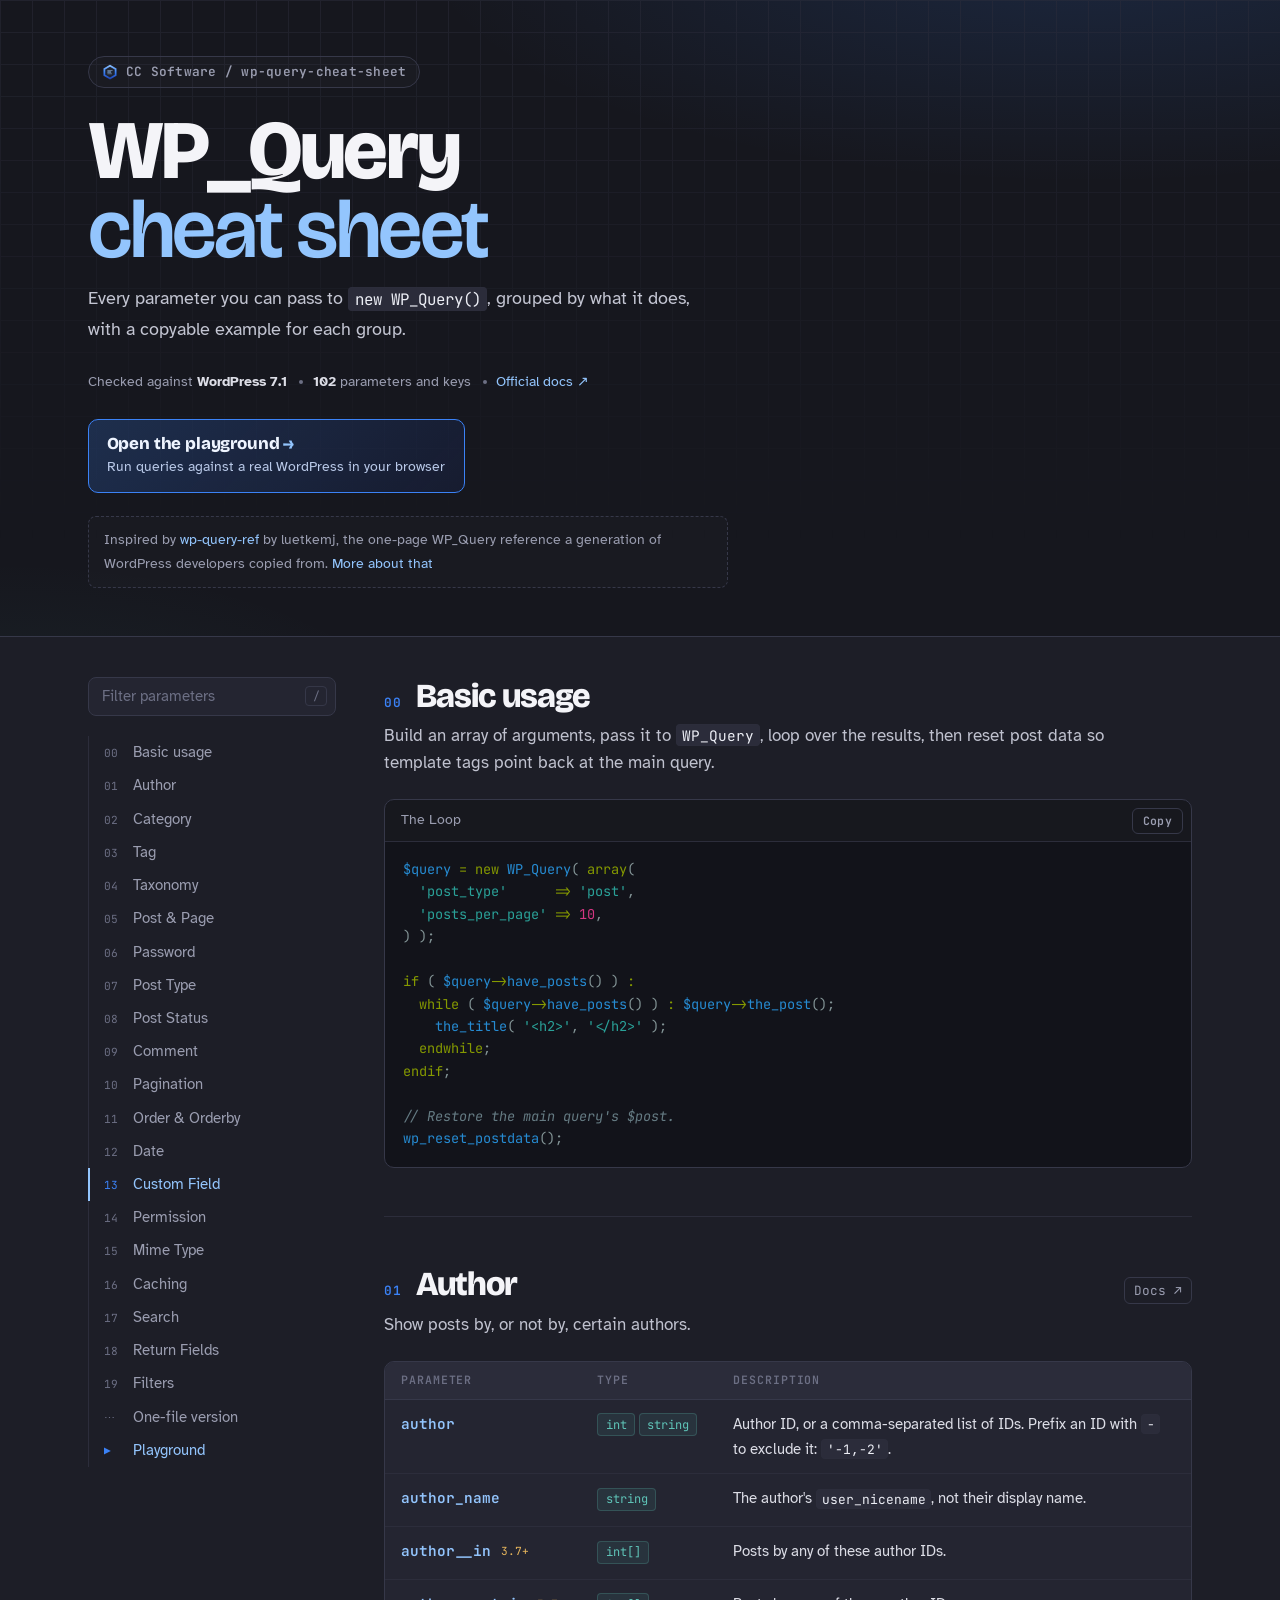
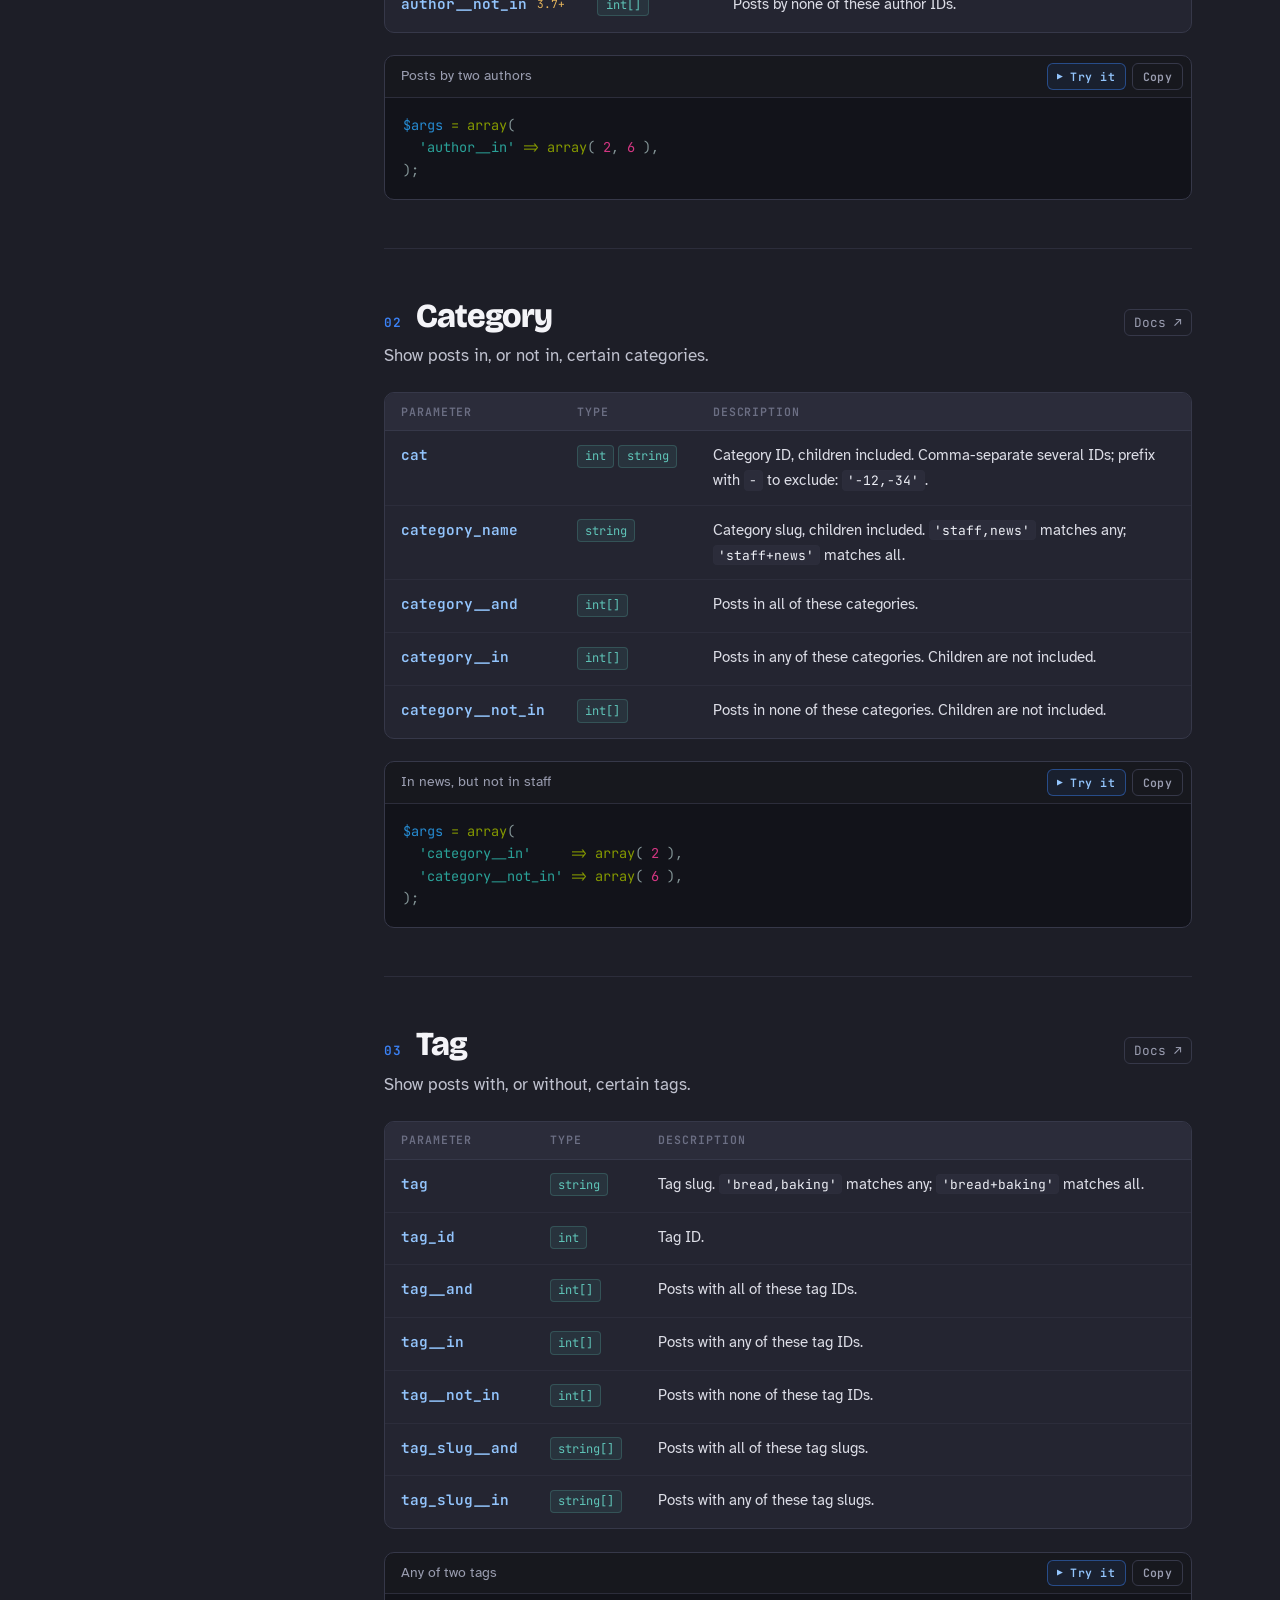
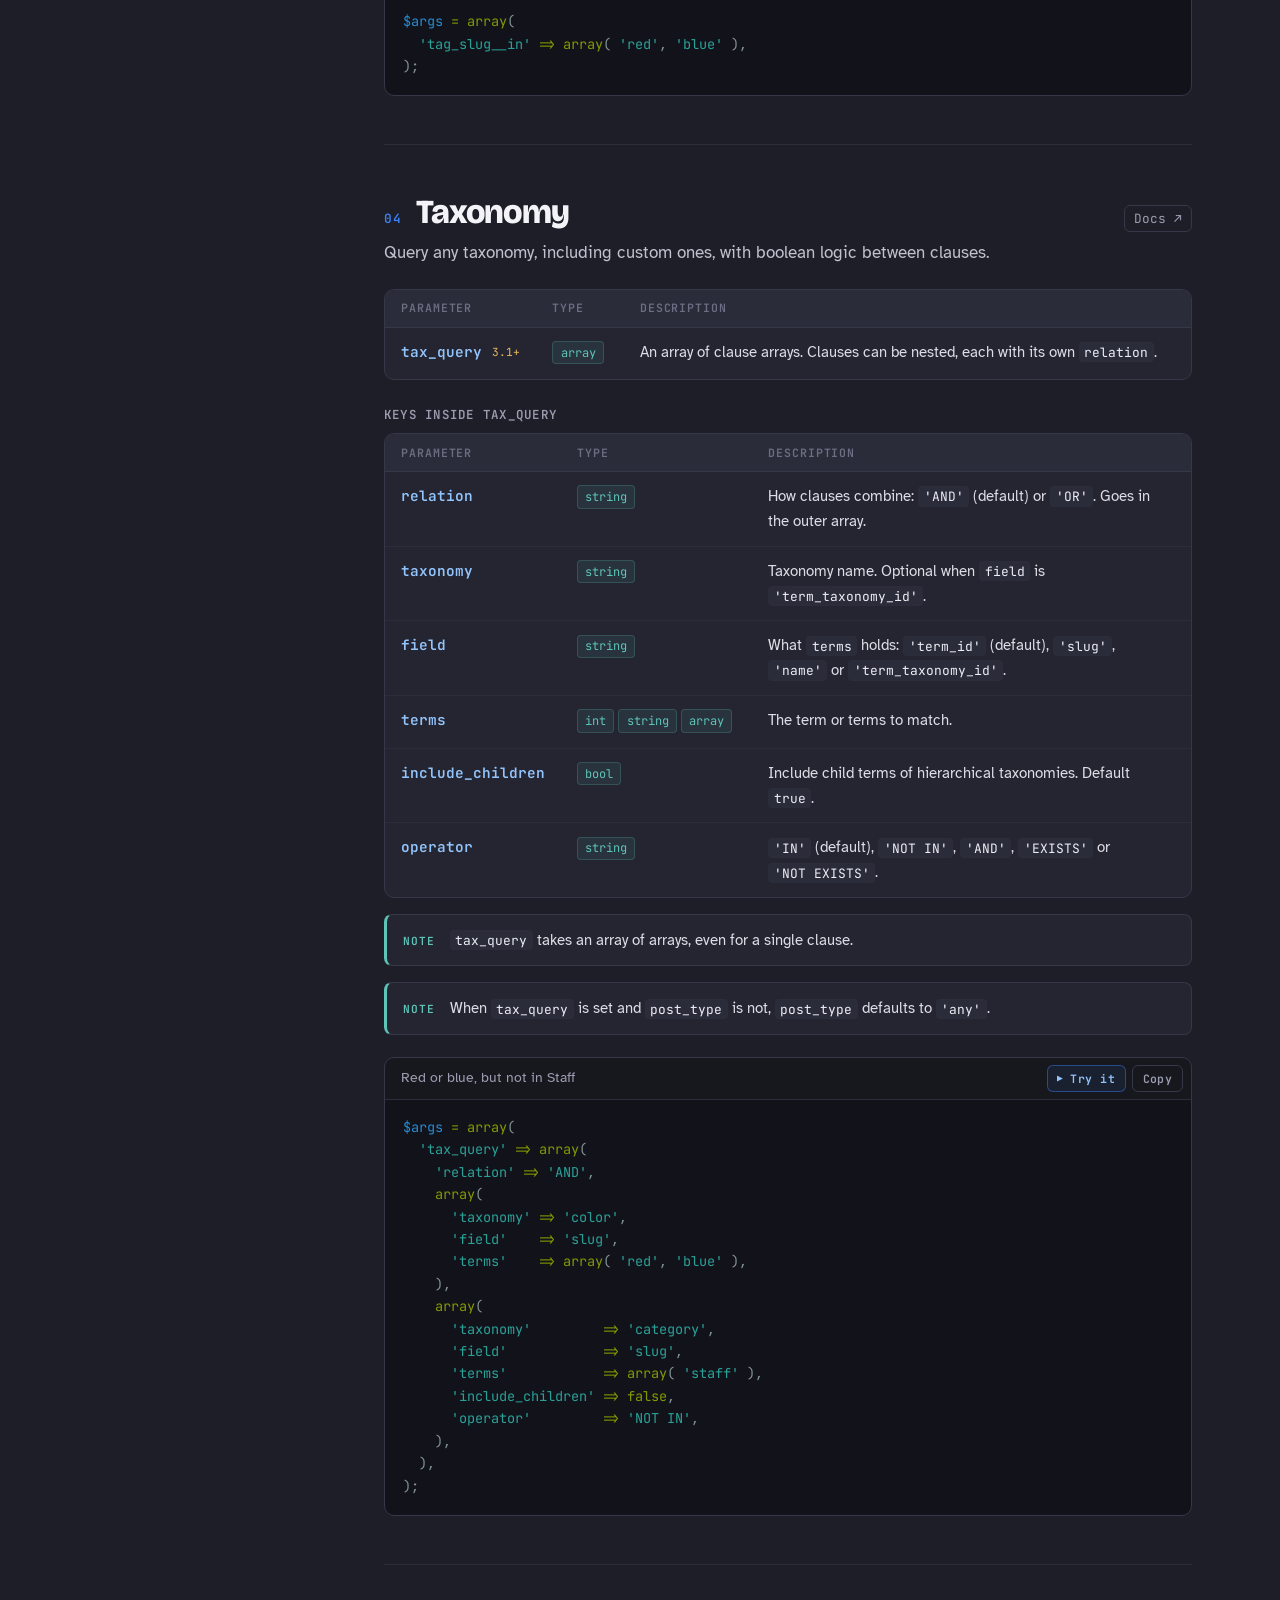
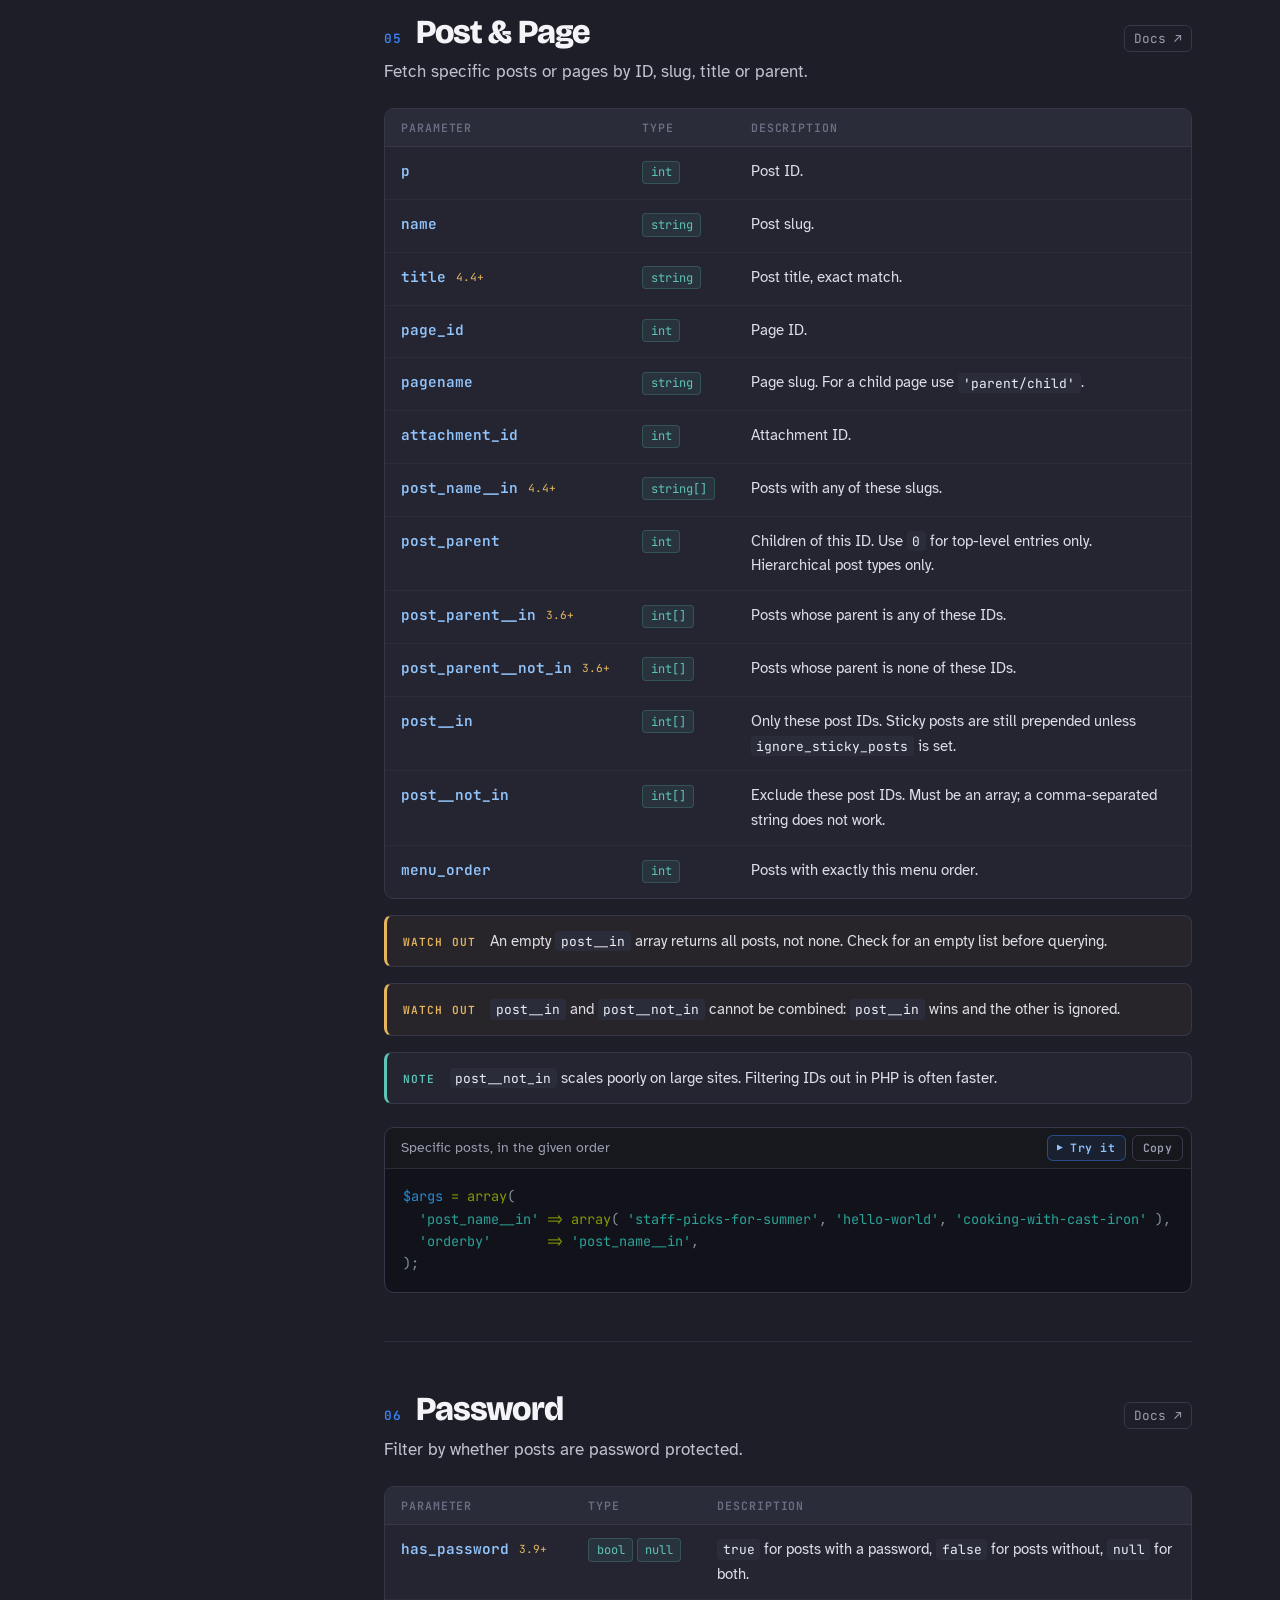
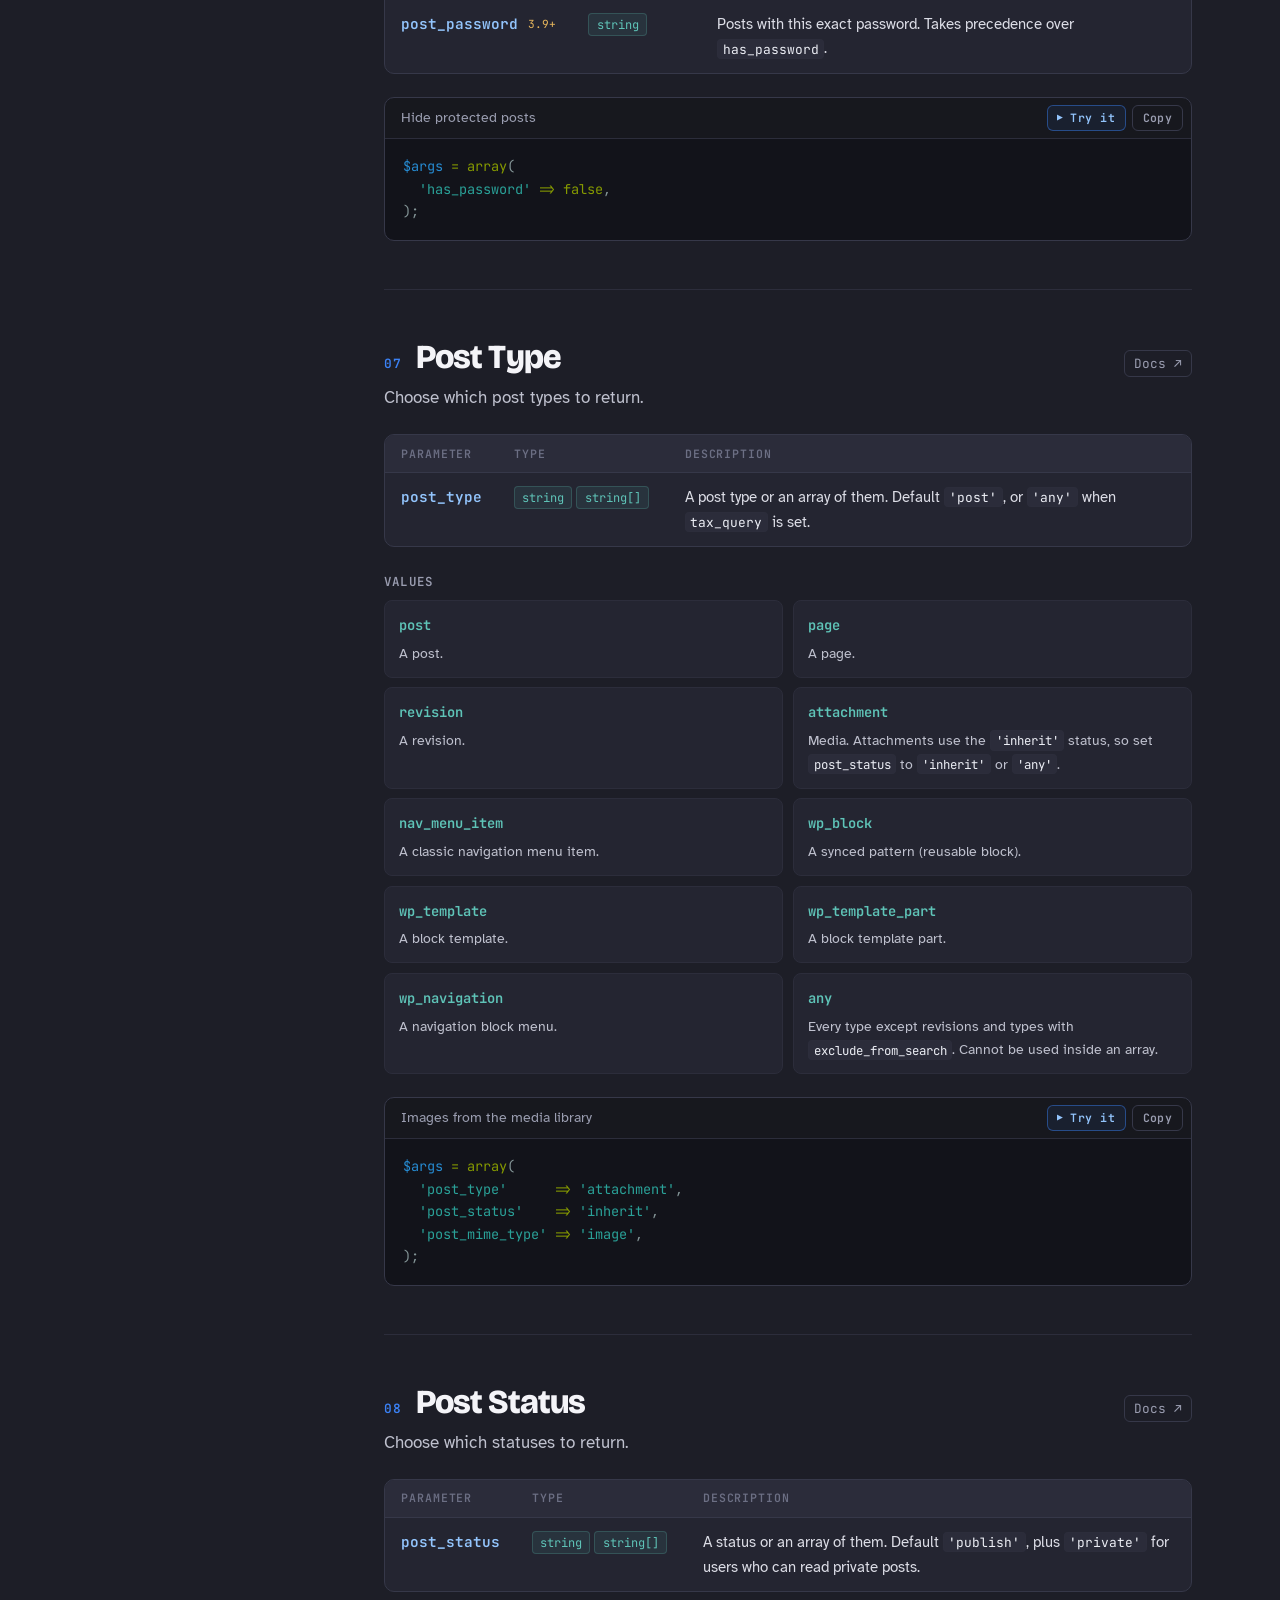
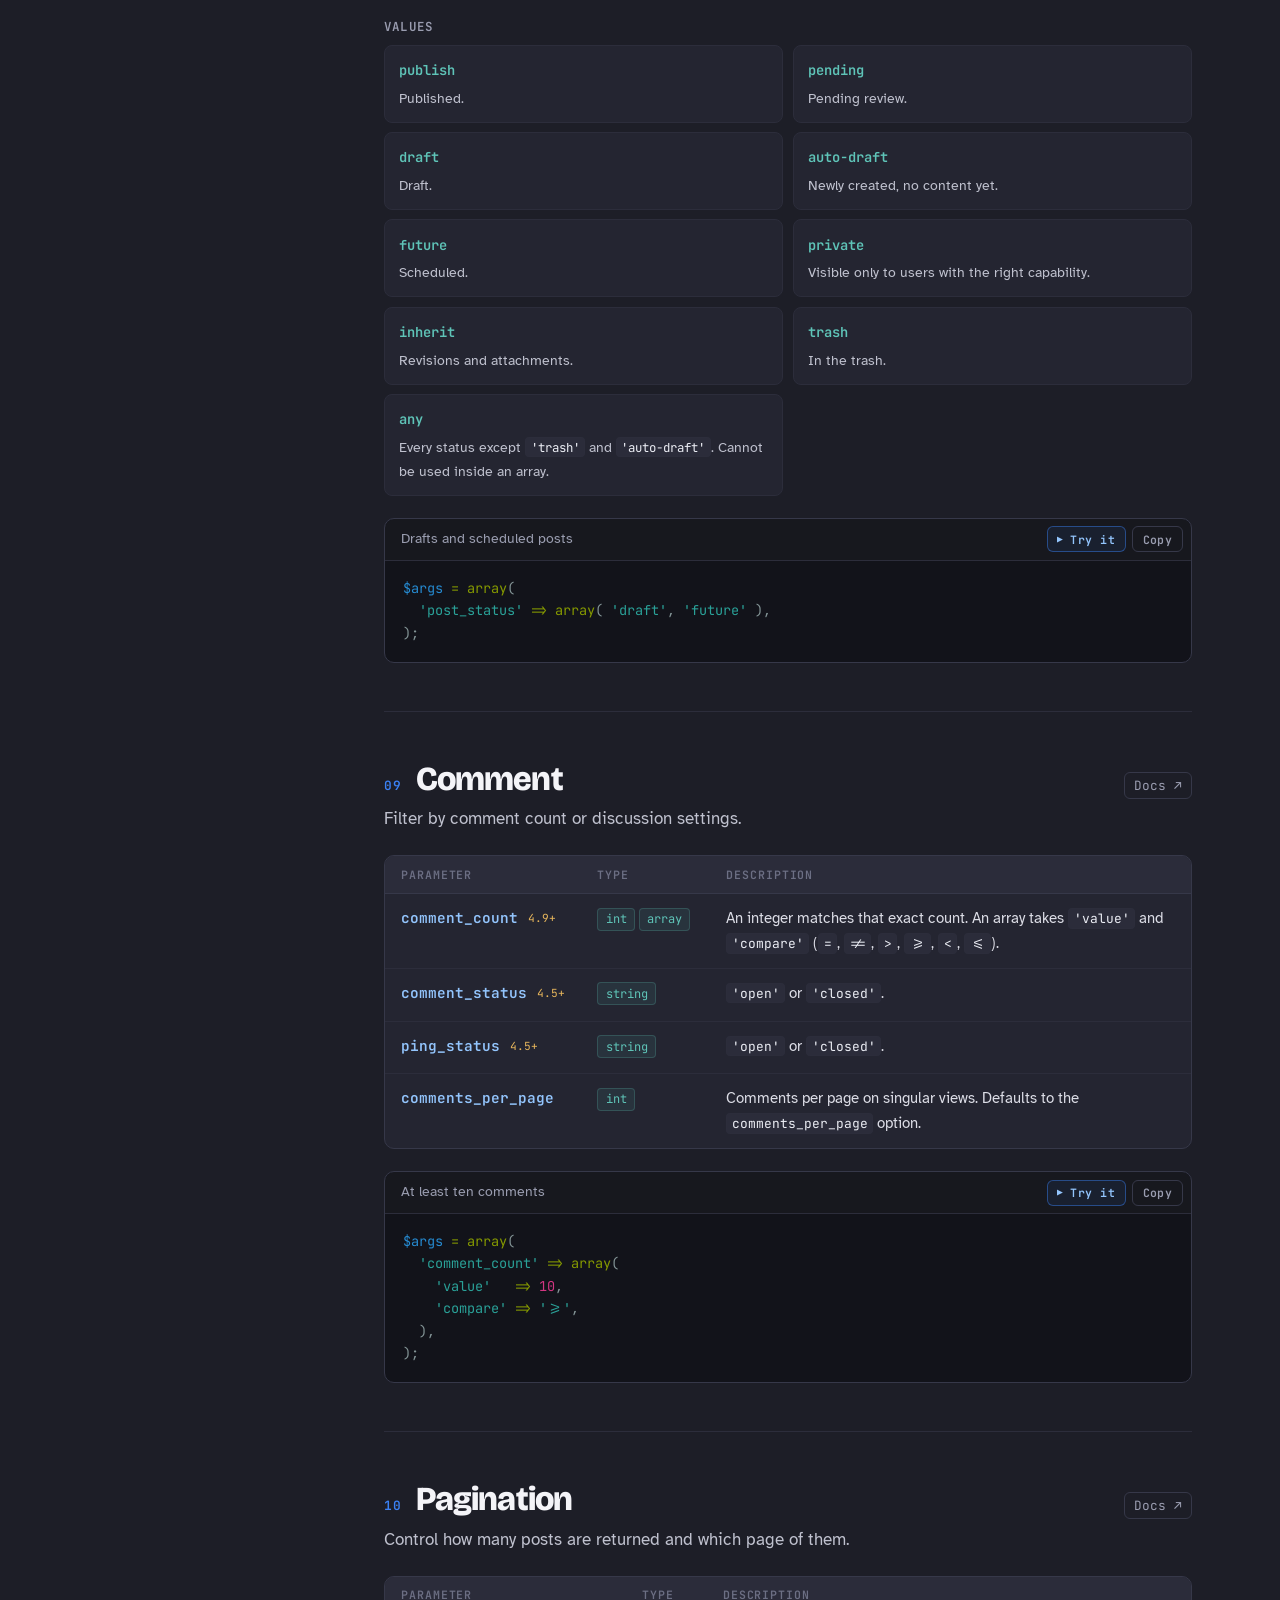
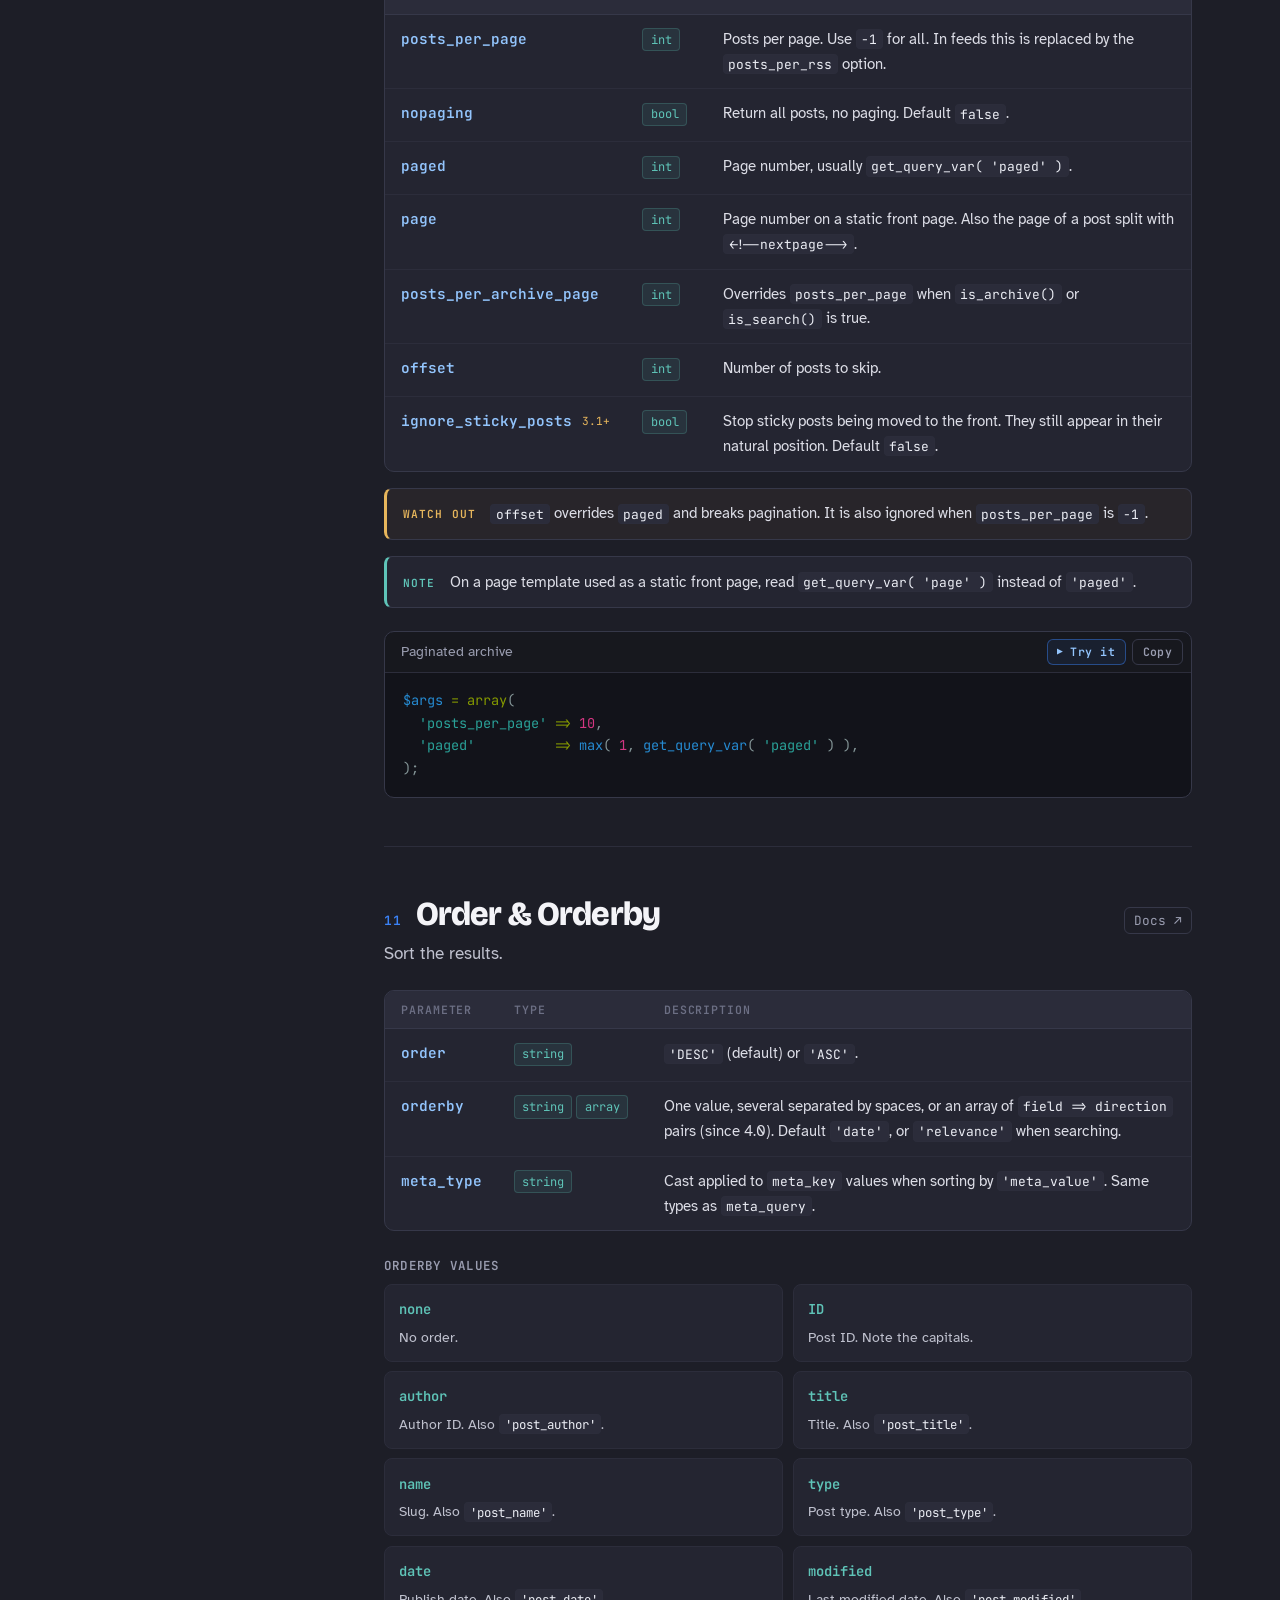
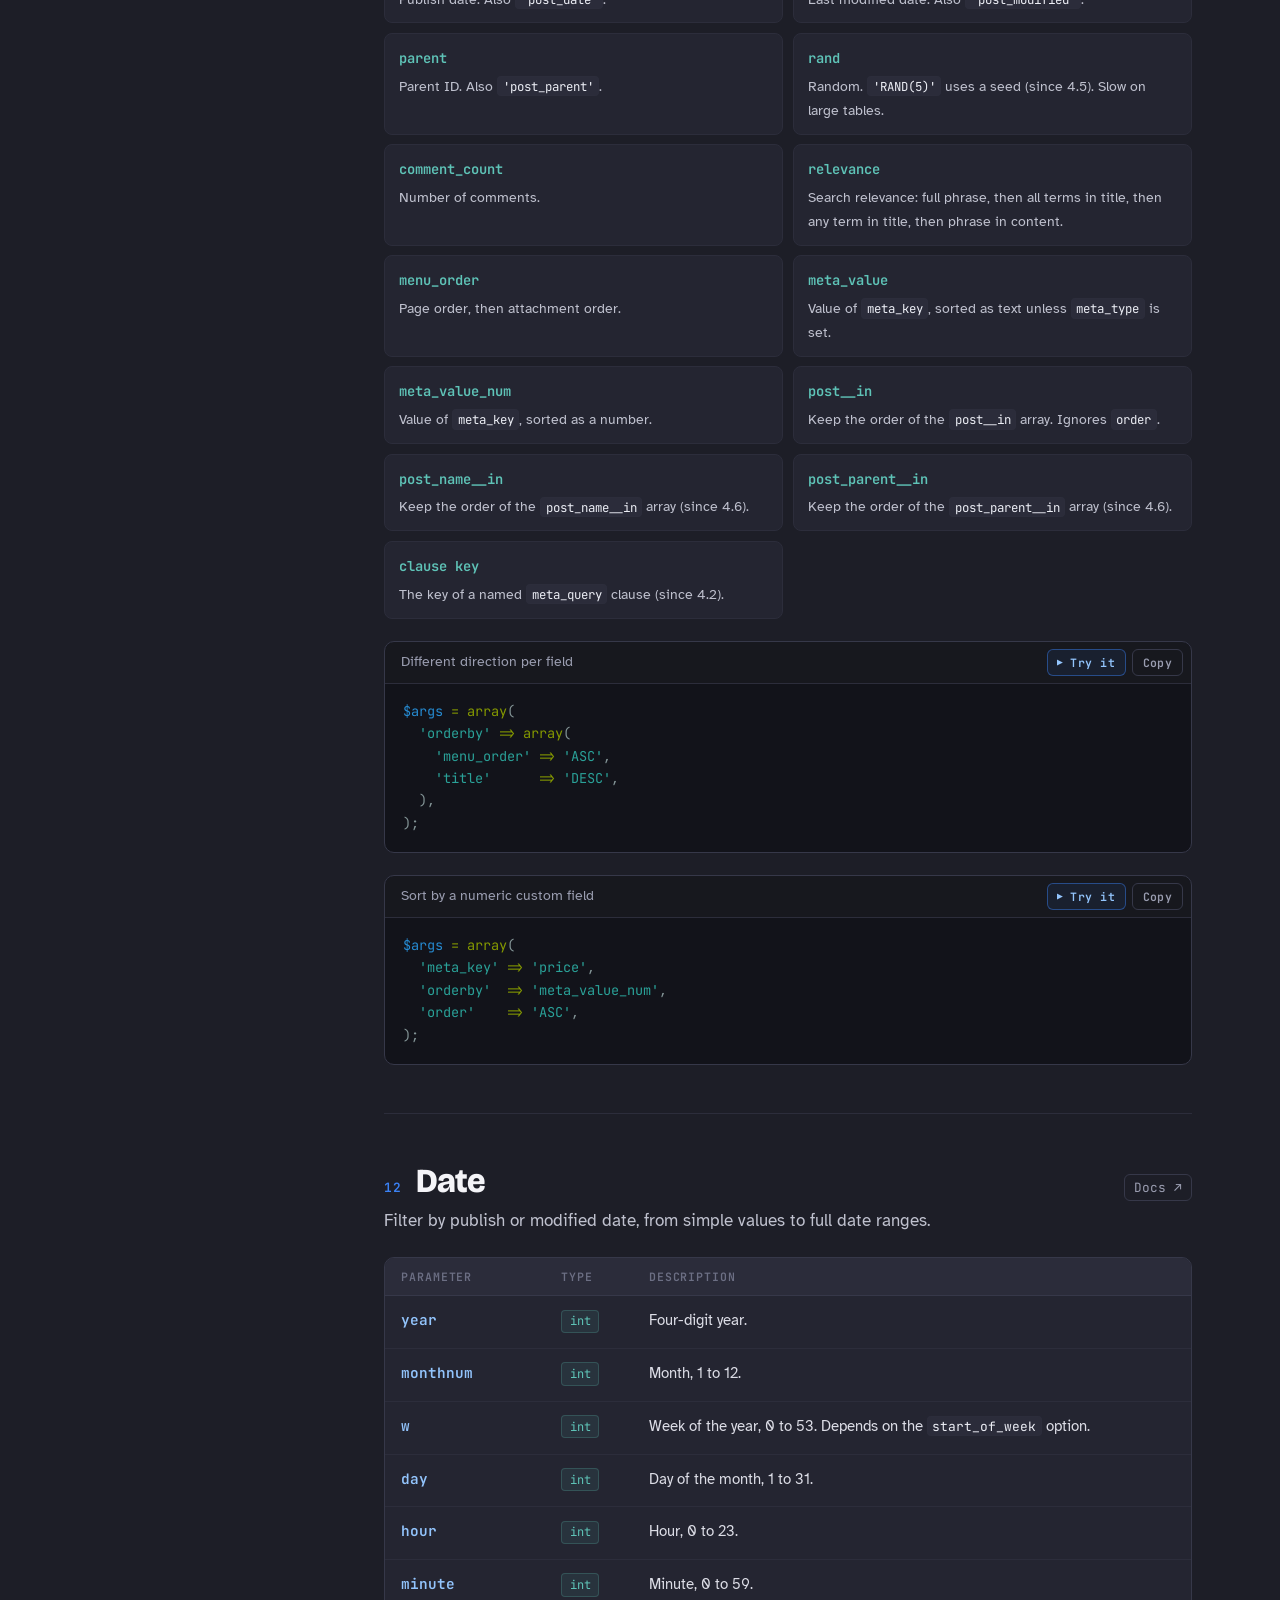
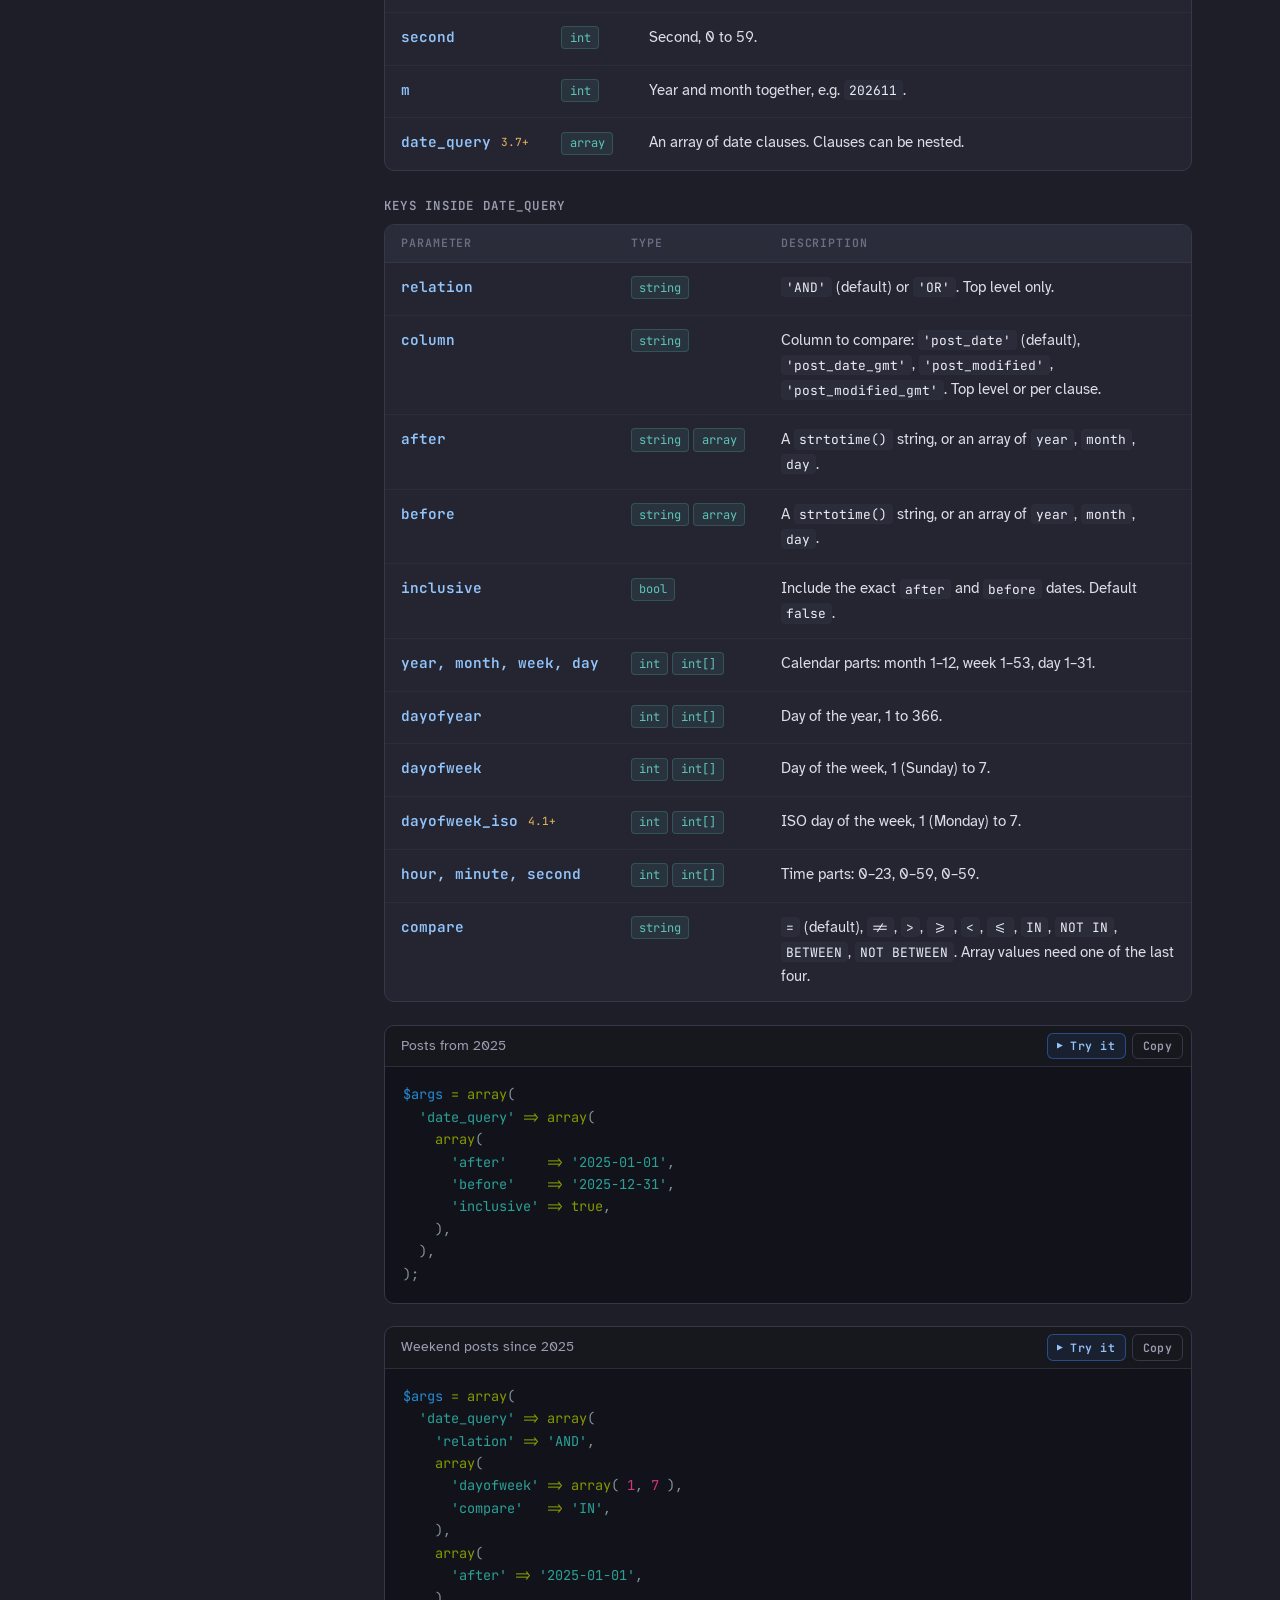
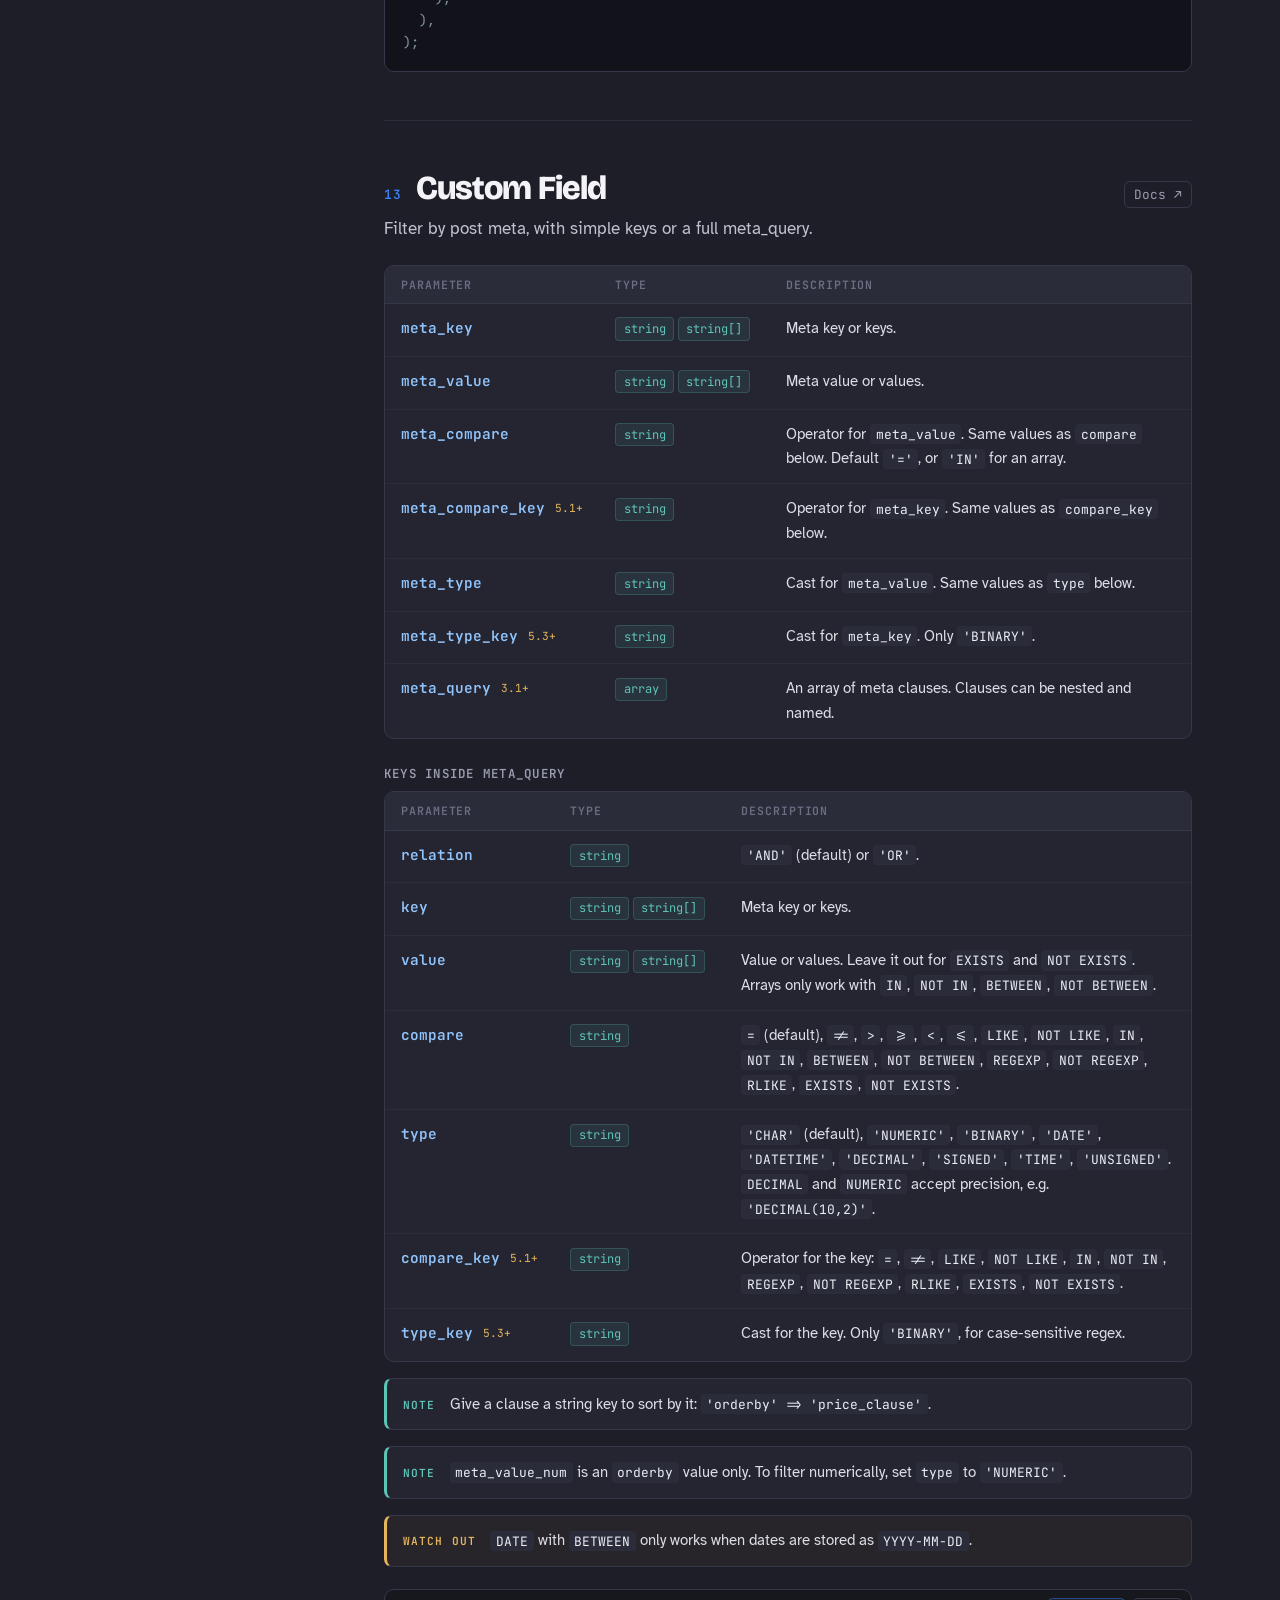
==== commit ddbce983: "Add branding and social sharing" ====
--- a/index.html
+++ b/index.html
@@ -1,48 +1,52 @@
 <!DOCTYPE html>
 <html lang="en-US">
-
 <head>
   <meta charset="UTF-8">
   <meta name="viewport" content="width=device-width, initial-scale=1">
   <title>WP_Query Cheat Sheet: every WP_Query parameter, explained</title>
-  <meta name="description"
-    content="Every WP_Query parameter, grouped and explained, with copyable examples. Checked against WordPress 7.1.">
+  <meta name="description" content="Every WP_Query parameter, grouped and explained, with copyable examples. Checked against WordPress 7.1.">
   <meta property="og:title" content="WP_Query Cheat Sheet: every WP_Query parameter, explained">
-  <meta property="og:description"
-    content="Every WP_Query parameter, grouped and explained, with copyable examples. Checked against WordPress 7.1.">
+  <meta property="og:description" content="Every WP_Query parameter, grouped and explained, with copyable examples. Checked against WordPress 7.1.">
   <meta property="og:url" content="https://clearanceclarence-software.github.io/wp-query-cheat-sheet/">
   <meta property="og:site_name" content="WP_Query Cheat Sheet">
+  <meta property="og:type" content="website">
+  <meta property="og:locale" content="en_US">
+  <meta property="og:image" content="https://clearanceclarence-software.github.io/wp-query-cheat-sheet/assets/og-index.png">
+  <meta property="og:image:width" content="1200">
+  <meta property="og:image:height" content="630">
+  <meta property="og:image:alt" content="WP_Query cheat sheet: every WP_Query parameter, explained, with examples and a live playground.">
+  <meta name="twitter:card" content="summary_large_image">
+  <meta name="twitter:title" content="WP_Query Cheat Sheet: every WP_Query parameter, explained">
+  <meta name="twitter:description" content="Every WP_Query parameter, grouped and explained, with copyable examples and a live playground. Checked against WordPress 7.1.">
+  <meta name="twitter:image" content="https://clearanceclarence-software.github.io/wp-query-cheat-sheet/assets/og-index.png">
+  <meta name="twitter:image:alt" content="WP_Query cheat sheet: every WP_Query parameter, explained, with examples and a live playground.">
   <link rel="canonical" href="https://clearanceclarence-software.github.io/wp-query-cheat-sheet/">
-  <link rel="icon"
-    href="data:image/svg+xml,%3Csvg xmlns='http://www.w3.org/2000/svg' viewBox='0 0 32 32'%3E%3Cpath d='M16 2 28 9v14l-12 7L4 23V9z' fill='%231e40af'/%3E%3Cpath d='M16 7l8 4.6v9.2L16 25.4 8 20.8v-9.2z' fill='%2393c5fd'/%3E%3C/svg%3E">
+  <script type="application/ld+json">{"@context":"https://schema.org","@type":"TechArticle","headline":"WP_Query Cheat Sheet","description":"Every WP_Query parameter, grouped and explained, with copyable examples. Checked against WordPress 7.1.","url":"https://clearanceclarence-software.github.io/wp-query-cheat-sheet/","image":"https://clearanceclarence-software.github.io/wp-query-cheat-sheet/assets/og-index.png","inLanguage":"en-US","about":{"@type":"SoftwareSourceCode","name":"WP_Query","programmingLanguage":"PHP"},"publisher":{"@type":"Organization","name":"CC Software","url":"https://github.com/ClearanceClarence-Software","logo":"https://clearanceclarence-software.github.io/wp-query-cheat-sheet/assets/icon-512.png"},"isBasedOn":"https://github.com/luetkemj/wp-query-ref","license":"https://www.gnu.org/licenses/old-licenses/gpl-2.0.html"}</script>
+  <link rel="icon" href="assets/favicon.svg" type="image/svg+xml">
+  <link rel="icon" href="assets/favicon-32.png" sizes="32x32" type="image/png">
+  <link rel="apple-touch-icon" href="assets/apple-touch-icon.png">
+  <link rel="manifest" href="site.webmanifest">
+  <meta name="theme-color" content="#16171e">
   <link rel="preconnect" href="https://fonts.googleapis.com">
   <link rel="preconnect" href="https://fonts.gstatic.com" crossorigin>
-  <link rel="stylesheet"
-    href="https://fonts.googleapis.com/css2?family=Bricolage+Grotesque:opsz,wght@12..96,600;12..96,800&family=Atkinson+Hyperlegible:wght@400;700&family=JetBrains+Mono:wght@400;600&display=swap">
+  <link rel="stylesheet" href="https://fonts.googleapis.com/css2?family=Bricolage+Grotesque:opsz,wght@12..96,600;12..96,800&family=Atkinson+Hyperlegible:wght@400;700&family=JetBrains+Mono:wght@400;600&display=swap">
   <link rel="stylesheet" href="style.css">
 </head>
-
 <body>
   <a class="skip" href="#content">Skip to content</a>
 
   <header class="hero">
     <div class="hero-inner">
-      <a class="repo" href="https://github.com/ClearanceClarence-Software/wp-query-cheat-sheet"><span class="mark"
-          aria-hidden="true"></span>CC Software / wp-query-cheat-sheet</a>
+      <a class="repo" href="https://github.com/ClearanceClarence-Software/wp-query-cheat-sheet"><img class="mark" src="assets/mark.svg" alt="" width="16" height="16">CC Software / wp-query-cheat-sheet</a>
       <h1>WP_Query<span>cheat sheet</span></h1>
-      <p class="lede">Every parameter you can pass to <code>new WP_Query()</code>, grouped by what it does, with a
-        copyable example for each group.</p>
+      <p class="lede">Every parameter you can pass to <code>new WP_Query()</code>, grouped by what it does, with a copyable example for each group.</p>
       <ul class="meta">
         <li>Checked against <strong>WordPress 7.1</strong></li>
         <li><strong>102</strong> parameters and keys</li>
-        <li><a href="https://developer.wordpress.org/reference/classes/wp_query/" target="_blank"
-            rel="noopener">Official docs ↗</a></li>
+        <li><a href="https://developer.wordpress.org/reference/classes/wp_query/" target="_blank" rel="noopener">Official docs ↗</a></li>
       </ul>
-      <a class="cta" href="playground.html"><span>Open the playground</span><small>Run queries against a real WordPress
-          in your browser</small></a>
-      <p class="credit">Inspired by <a href="https://github.com/luetkemj/wp-query-ref" target="_blank"
-          rel="noopener">wp-query-ref</a> by luetkemj, the one-page WP_Query reference a generation of WordPress
-        developers copied from. <a href="#credits">More about that</a></p>
+      <a class="cta" href="playground.html"><span>Open the playground</span><small>Run queries against a real WordPress in your browser</small></a>
+      <p class="credit">Inspired by <a href="https://github.com/luetkemj/wp-query-ref" target="_blank" rel="noopener">wp-query-ref</a> by luetkemj, the one-page WP_Query reference a generation of WordPress developers copied from. <a href="#credits">More about that</a></p>
     </div>
   </header>
 
@@ -55,25 +59,7 @@
       </label>
       <ol>
         <li><a href="#usage"><span class="num">00</span>Basic usage</a></li>
-        <li><a href="#author"><span class="num">01</span>Author</a></li>
-        <li><a href="#category"><span class="num">02</span>Category</a></li>
-        <li><a href="#tag"><span class="num">03</span>Tag</a></li>
-        <li><a href="#taxonomy"><span class="num">04</span>Taxonomy</a></li>
-        <li><a href="#post-page"><span class="num">05</span>Post &amp; Page</a></li>
-        <li><a href="#password"><span class="num">06</span>Password</a></li>
-        <li><a href="#post-type"><span class="num">07</span>Post Type</a></li>
-        <li><a href="#post-status"><span class="num">08</span>Post Status</a></li>
-        <li><a href="#comment"><span class="num">09</span>Comment</a></li>
-        <li><a href="#pagination"><span class="num">10</span>Pagination</a></li>
-        <li><a href="#order"><span class="num">11</span>Order &amp; Orderby</a></li>
-        <li><a href="#date"><span class="num">12</span>Date</a></li>
-        <li><a href="#custom-field"><span class="num">13</span>Custom Field</a></li>
-        <li><a href="#permission"><span class="num">14</span>Permission</a></li>
-        <li><a href="#mime-type"><span class="num">15</span>Mime Type</a></li>
-        <li><a href="#caching"><span class="num">16</span>Caching</a></li>
-        <li><a href="#search"><span class="num">17</span>Search</a></li>
-        <li><a href="#fields"><span class="num">18</span>Return Fields</a></li>
-        <li><a href="#filters"><span class="num">19</span>Filters</a></li>
+        <li><a href="#author"><span class="num">01</span>Author</a></li><li><a href="#category"><span class="num">02</span>Category</a></li><li><a href="#tag"><span class="num">03</span>Tag</a></li><li><a href="#taxonomy"><span class="num">04</span>Taxonomy</a></li><li><a href="#post-page"><span class="num">05</span>Post &amp; Page</a></li><li><a href="#password"><span class="num">06</span>Password</a></li><li><a href="#post-type"><span class="num">07</span>Post Type</a></li><li><a href="#post-status"><span class="num">08</span>Post Status</a></li><li><a href="#comment"><span class="num">09</span>Comment</a></li><li><a href="#pagination"><span class="num">10</span>Pagination</a></li><li><a href="#order"><span class="num">11</span>Order &amp; Orderby</a></li><li><a href="#date"><span class="num">12</span>Date</a></li><li><a href="#custom-field"><span class="num">13</span>Custom Field</a></li><li><a href="#permission"><span class="num">14</span>Permission</a></li><li><a href="#mime-type"><span class="num">15</span>Mime Type</a></li><li><a href="#caching"><span class="num">16</span>Caching</a></li><li><a href="#search"><span class="num">17</span>Search</a></li><li><a href="#fields"><span class="num">18</span>Return Fields</a></li><li><a href="#filters"><span class="num">19</span>Filters</a></li>
         <li><a href="#full"><span class="num">⋯</span>One-file version</a></li>
         <li class="toc-pg"><a href="playground.html"><span class="num">▶</span>Playground</a></li>
       </ol>
@@ -81,15 +67,9 @@
 
     <main id="content">
       <section class="ref" id="usage" data-title="basic usage loop">
-        <header class="ref-head"><span class="num">00</span>
-          <h2><a href="#usage">Basic usage</a></h2>
-        </header>
-        <p class="blurb">Build an array of arguments, pass it to <code>WP_Query</code>, loop over the results, then
-          reset post data so template tags point back at the main query.</p>
-        <figure class="code ">
-          <div class="code-head"><span>The Loop</span><span class="code-actions"><button class="copy"
-                type="button">Copy</button></span></div>
-          <pre><code><span class="nv">$query</span> <span class="o">=</span> <span class="k">new</span> <span class="nx">WP_Query</span><span class="p">(</span> <span class="k">array</span><span class="p">(</span>
+        <header class="ref-head"><span class="num">00</span><h2><a href="#usage">Basic usage</a></h2></header>
+        <p class="blurb">Build an array of arguments, pass it to <code>WP_Query</code>, loop over the results, then reset post data so template tags point back at the main query.</p>
+        <figure class="code "><div class="code-head"><span>The Loop</span><span class="code-actions"><button class="copy" type="button">Copy</button></span></div><pre><code><span class="nv">$query</span> <span class="o">=</span> <span class="k">new</span> <span class="nx">WP_Query</span><span class="p">(</span> <span class="k">array</span><span class="p">(</span>
   <span class="s1">'post_type'</span>      <span class="o">=&gt;</span> <span class="s1">'post'</span><span class="p">,</span>
   <span class="s1">'posts_per_page'</span> <span class="o">=&gt;</span> <span class="mi">10</span><span class="p">,</span>
 <span class="p">)</span> <span class="p">);</span>
@@ -101,276 +81,17 @@
 <span class="k">endif</span><span class="p">;</span>
 
 <span class="c1">// Restore the main query's $post.</span>
-<span class="nx">wp_reset_postdata</span><span class="p">();</span></code></pre>
-        </figure>
+<span class="nx">wp_reset_postdata</span><span class="p">();</span></code></pre></figure>
       </section>
 
-      <section class="ref" id="author" data-title="author">
-        <header class="ref-head"><span class="num">01</span>
-          <h2><a href="#author">Author</a></h2><a class="docs"
-            href="https://developer.wordpress.org/reference/classes/wp_query/#author-parameters" target="_blank"
-            rel="noopener">Docs ↗</a>
-        </header>
-        <p class="blurb">Show posts by, or not by, certain authors.</p>
-        <div class="table-wrap">
-          <table class="params">
-            <thead>
-              <tr>
-                <th>Parameter</th>
-                <th>Type</th>
-                <th>Description</th>
-              </tr>
-            </thead>
-            <tbody>
-              <tr
-                data-search="author author id, or a comma-separated list of ids. prefix an id with - to exclude it: &#x27;-1,-2&#x27;.">
-                <td class="name"><code>author</code></td>
-                <td class="types"><span class="type">int</span><span class="type">string</span></td>
-                <td>Author ID, or a comma-separated list of IDs. Prefix an ID with <code>-</code> to exclude it:
-                  <code>'-1,-2'</code>.</td>
-              </tr>
-              <tr data-search="author_name the author&#x27;s user_nicename, not their display name.">
-                <td class="name"><code>author_name</code></td>
-                <td class="types"><span class="type">string</span></td>
-                <td>The author's <code>user_nicename</code>, not their display name.</td>
-              </tr>
-              <tr data-search="author__in posts by any of these author ids.">
-                <td class="name"><code>author__in</code> <span class="since"
-                    title="Available since WordPress 3.7">3.7+</span></td>
-                <td class="types"><span class="type">int[]</span></td>
-                <td>Posts by any of these author IDs.</td>
-              </tr>
-              <tr data-search="author__not_in posts by none of these author ids.">
-                <td class="name"><code>author__not_in</code> <span class="since"
-                    title="Available since WordPress 3.7">3.7+</span></td>
-                <td class="types"><span class="type">int[]</span></td>
-                <td>Posts by none of these author IDs.</td>
-              </tr>
-            </tbody>
-          </table>
-        </div>
-        <figure class="code ">
-          <div class="code-head"><span>Posts by two authors</span><span class="code-actions"><a class="try"
-                href="playground.html#code=JGFyZ3MgPSBhcnJheSgKICAnYXV0aG9yX19pbicgPT4gYXJyYXkoIDIsIDYgKSwKKTs">Try
-                it</a><button class="copy" type="button">Copy</button></span></div>
-          <pre><code><span class="nv">$args</span> <span class="o">=</span> <span class="k">array</span><span class="p">(</span>
+      <section class="ref" id="author" data-title="author"><header class="ref-head"><span class="num">01</span><h2><a href="#author">Author</a></h2><a class="docs" href="https://developer.wordpress.org/reference/classes/wp_query/#author-parameters" target="_blank" rel="noopener">Docs ↗</a></header><p class="blurb">Show posts by, or not by, certain authors.</p><div class="table-wrap"><table class="params"><thead><tr><th>Parameter</th><th>Type</th><th>Description</th></tr></thead><tbody><tr data-search="author author id, or a comma-separated list of ids. prefix an id with - to exclude it: &#x27;-1,-2&#x27;."><td class="name"><code>author</code></td><td class="types"><span class="type">int</span><span class="type">string</span></td><td>Author ID, or a comma-separated list of IDs. Prefix an ID with <code>-</code> to exclude it: <code>'-1,-2'</code>.</td></tr><tr data-search="author_name the author&#x27;s user_nicename, not their display name."><td class="name"><code>author_name</code></td><td class="types"><span class="type">string</span></td><td>The author's <code>user_nicename</code>, not their display name.</td></tr><tr data-search="author__in posts by any of these author ids."><td class="name"><code>author__in</code> <span class="since" title="Available since WordPress 3.7">3.7+</span></td><td class="types"><span class="type">int[]</span></td><td>Posts by any of these author IDs.</td></tr><tr data-search="author__not_in posts by none of these author ids."><td class="name"><code>author__not_in</code> <span class="since" title="Available since WordPress 3.7">3.7+</span></td><td class="types"><span class="type">int[]</span></td><td>Posts by none of these author IDs.</td></tr></tbody></table></div><figure class="code "><div class="code-head"><span>Posts by two authors</span><span class="code-actions"><a class="try" href="playground.html#code=JGFyZ3MgPSBhcnJheSgKICAnYXV0aG9yX19pbicgPT4gYXJyYXkoIDIsIDYgKSwKKTs">Try it</a><button class="copy" type="button">Copy</button></span></div><pre><code><span class="nv">$args</span> <span class="o">=</span> <span class="k">array</span><span class="p">(</span>
   <span class="s1">'author__in'</span> <span class="o">=&gt;</span> <span class="k">array</span><span class="p">(</span> <span class="mi">2</span><span class="p">,</span> <span class="mi">6</span> <span class="p">),</span>
-<span class="p">);</span></code></pre>
-        </figure>
-      </section>
-      <section class="ref" id="category" data-title="category">
-        <header class="ref-head"><span class="num">02</span>
-          <h2><a href="#category">Category</a></h2><a class="docs"
-            href="https://developer.wordpress.org/reference/classes/wp_query/#category-parameters" target="_blank"
-            rel="noopener">Docs ↗</a>
-        </header>
-        <p class="blurb">Show posts in, or not in, certain categories.</p>
-        <div class="table-wrap">
-          <table class="params">
-            <thead>
-              <tr>
-                <th>Parameter</th>
-                <th>Type</th>
-                <th>Description</th>
-              </tr>
-            </thead>
-            <tbody>
-              <tr
-                data-search="cat category id, children included. comma-separate several ids; prefix with - to exclude: &#x27;-12,-34&#x27;.">
-                <td class="name"><code>cat</code></td>
-                <td class="types"><span class="type">int</span><span class="type">string</span></td>
-                <td>Category ID, children included. Comma-separate several IDs; prefix with <code>-</code> to exclude:
-                  <code>'-12,-34'</code>.</td>
-              </tr>
-              <tr
-                data-search="category_name category slug, children included. &#x27;staff,news&#x27; matches any; &#x27;staff+news&#x27; matches all.">
-                <td class="name"><code>category_name</code></td>
-                <td class="types"><span class="type">string</span></td>
-                <td>Category slug, children included. <code>'staff,news'</code> matches any; <code>'staff+news'</code>
-                  matches all.</td>
-              </tr>
-              <tr data-search="category__and posts in all of these categories.">
-                <td class="name"><code>category__and</code></td>
-                <td class="types"><span class="type">int[]</span></td>
-                <td>Posts in all of these categories.</td>
-              </tr>
-              <tr data-search="category__in posts in any of these categories. children are not included.">
-                <td class="name"><code>category__in</code></td>
-                <td class="types"><span class="type">int[]</span></td>
-                <td>Posts in any of these categories. Children are not included.</td>
-              </tr>
-              <tr data-search="category__not_in posts in none of these categories. children are not included.">
-                <td class="name"><code>category__not_in</code></td>
-                <td class="types"><span class="type">int[]</span></td>
-                <td>Posts in none of these categories. Children are not included.</td>
-              </tr>
-            </tbody>
-          </table>
-        </div>
-        <figure class="code ">
-          <div class="code-head"><span>In news, but not in staff</span><span class="code-actions"><a class="try"
-                href="playground.html#code=JGFyZ3MgPSBhcnJheSgKICAnY2F0ZWdvcnlfX2luJyAgICAgPT4gYXJyYXkoIDIgKSwKICAnY2F0ZWdvcnlfX25vdF9pbicgPT4gYXJyYXkoIDYgKSwKKTs">Try
-                it</a><button class="copy" type="button">Copy</button></span></div>
-          <pre><code><span class="nv">$args</span> <span class="o">=</span> <span class="k">array</span><span class="p">(</span>
+<span class="p">);</span></code></pre></figure></section><section class="ref" id="category" data-title="category"><header class="ref-head"><span class="num">02</span><h2><a href="#category">Category</a></h2><a class="docs" href="https://developer.wordpress.org/reference/classes/wp_query/#category-parameters" target="_blank" rel="noopener">Docs ↗</a></header><p class="blurb">Show posts in, or not in, certain categories.</p><div class="table-wrap"><table class="params"><thead><tr><th>Parameter</th><th>Type</th><th>Description</th></tr></thead><tbody><tr data-search="cat category id, children included. comma-separate several ids; prefix with - to exclude: &#x27;-12,-34&#x27;."><td class="name"><code>cat</code></td><td class="types"><span class="type">int</span><span class="type">string</span></td><td>Category ID, children included. Comma-separate several IDs; prefix with <code>-</code> to exclude: <code>'-12,-34'</code>.</td></tr><tr data-search="category_name category slug, children included. &#x27;staff,news&#x27; matches any; &#x27;staff+news&#x27; matches all."><td class="name"><code>category_name</code></td><td class="types"><span class="type">string</span></td><td>Category slug, children included. <code>'staff,news'</code> matches any; <code>'staff+news'</code> matches all.</td></tr><tr data-search="category__and posts in all of these categories."><td class="name"><code>category__and</code></td><td class="types"><span class="type">int[]</span></td><td>Posts in all of these categories.</td></tr><tr data-search="category__in posts in any of these categories. children are not included."><td class="name"><code>category__in</code></td><td class="types"><span class="type">int[]</span></td><td>Posts in any of these categories. Children are not included.</td></tr><tr data-search="category__not_in posts in none of these categories. children are not included."><td class="name"><code>category__not_in</code></td><td class="types"><span class="type">int[]</span></td><td>Posts in none of these categories. Children are not included.</td></tr></tbody></table></div><figure class="code "><div class="code-head"><span>In news, but not in staff</span><span class="code-actions"><a class="try" href="playground.html#code=JGFyZ3MgPSBhcnJheSgKICAnY2F0ZWdvcnlfX2luJyAgICAgPT4gYXJyYXkoIDIgKSwKICAnY2F0ZWdvcnlfX25vdF9pbicgPT4gYXJyYXkoIDYgKSwKKTs">Try it</a><button class="copy" type="button">Copy</button></span></div><pre><code><span class="nv">$args</span> <span class="o">=</span> <span class="k">array</span><span class="p">(</span>
   <span class="s1">'category__in'</span>     <span class="o">=&gt;</span> <span class="k">array</span><span class="p">(</span> <span class="mi">2</span> <span class="p">),</span>
   <span class="s1">'category__not_in'</span> <span class="o">=&gt;</span> <span class="k">array</span><span class="p">(</span> <span class="mi">6</span> <span class="p">),</span>
-<span class="p">);</span></code></pre>
-        </figure>
-      </section>
-      <section class="ref" id="tag" data-title="tag">
-        <header class="ref-head"><span class="num">03</span>
-          <h2><a href="#tag">Tag</a></h2><a class="docs"
-            href="https://developer.wordpress.org/reference/classes/wp_query/#tag-parameters" target="_blank"
-            rel="noopener">Docs ↗</a>
-        </header>
-        <p class="blurb">Show posts with, or without, certain tags.</p>
-        <div class="table-wrap">
-          <table class="params">
-            <thead>
-              <tr>
-                <th>Parameter</th>
-                <th>Type</th>
-                <th>Description</th>
-              </tr>
-            </thead>
-            <tbody>
-              <tr
-                data-search="tag tag slug. &#x27;bread,baking&#x27; matches any; &#x27;bread+baking&#x27; matches all.">
-                <td class="name"><code>tag</code></td>
-                <td class="types"><span class="type">string</span></td>
-                <td>Tag slug. <code>'bread,baking'</code> matches any; <code>'bread+baking'</code> matches all.</td>
-              </tr>
-              <tr data-search="tag_id tag id.">
-                <td class="name"><code>tag_id</code></td>
-                <td class="types"><span class="type">int</span></td>
-                <td>Tag ID.</td>
-              </tr>
-              <tr data-search="tag__and posts with all of these tag ids.">
-                <td class="name"><code>tag__and</code></td>
-                <td class="types"><span class="type">int[]</span></td>
-                <td>Posts with all of these tag IDs.</td>
-              </tr>
-              <tr data-search="tag__in posts with any of these tag ids.">
-                <td class="name"><code>tag__in</code></td>
-                <td class="types"><span class="type">int[]</span></td>
-                <td>Posts with any of these tag IDs.</td>
-              </tr>
-              <tr data-search="tag__not_in posts with none of these tag ids.">
-                <td class="name"><code>tag__not_in</code></td>
-                <td class="types"><span class="type">int[]</span></td>
-                <td>Posts with none of these tag IDs.</td>
-              </tr>
-              <tr data-search="tag_slug__and posts with all of these tag slugs.">
-                <td class="name"><code>tag_slug__and</code></td>
-                <td class="types"><span class="type">string[]</span></td>
-                <td>Posts with all of these tag slugs.</td>
-              </tr>
-              <tr data-search="tag_slug__in posts with any of these tag slugs.">
-                <td class="name"><code>tag_slug__in</code></td>
-                <td class="types"><span class="type">string[]</span></td>
-                <td>Posts with any of these tag slugs.</td>
-              </tr>
-            </tbody>
-          </table>
-        </div>
-        <figure class="code ">
-          <div class="code-head"><span>Any of two tags</span><span class="code-actions"><a class="try"
-                href="playground.html#code=JGFyZ3MgPSBhcnJheSgKICAndGFnX3NsdWdfX2luJyA9PiBhcnJheSggJ3JlZCcsICdibHVlJyApLAopOw">Try
-                it</a><button class="copy" type="button">Copy</button></span></div>
-          <pre><code><span class="nv">$args</span> <span class="o">=</span> <span class="k">array</span><span class="p">(</span>
+<span class="p">);</span></code></pre></figure></section><section class="ref" id="tag" data-title="tag"><header class="ref-head"><span class="num">03</span><h2><a href="#tag">Tag</a></h2><a class="docs" href="https://developer.wordpress.org/reference/classes/wp_query/#tag-parameters" target="_blank" rel="noopener">Docs ↗</a></header><p class="blurb">Show posts with, or without, certain tags.</p><div class="table-wrap"><table class="params"><thead><tr><th>Parameter</th><th>Type</th><th>Description</th></tr></thead><tbody><tr data-search="tag tag slug. &#x27;bread,baking&#x27; matches any; &#x27;bread+baking&#x27; matches all."><td class="name"><code>tag</code></td><td class="types"><span class="type">string</span></td><td>Tag slug. <code>'bread,baking'</code> matches any; <code>'bread+baking'</code> matches all.</td></tr><tr data-search="tag_id tag id."><td class="name"><code>tag_id</code></td><td class="types"><span class="type">int</span></td><td>Tag ID.</td></tr><tr data-search="tag__and posts with all of these tag ids."><td class="name"><code>tag__and</code></td><td class="types"><span class="type">int[]</span></td><td>Posts with all of these tag IDs.</td></tr><tr data-search="tag__in posts with any of these tag ids."><td class="name"><code>tag__in</code></td><td class="types"><span class="type">int[]</span></td><td>Posts with any of these tag IDs.</td></tr><tr data-search="tag__not_in posts with none of these tag ids."><td class="name"><code>tag__not_in</code></td><td class="types"><span class="type">int[]</span></td><td>Posts with none of these tag IDs.</td></tr><tr data-search="tag_slug__and posts with all of these tag slugs."><td class="name"><code>tag_slug__and</code></td><td class="types"><span class="type">string[]</span></td><td>Posts with all of these tag slugs.</td></tr><tr data-search="tag_slug__in posts with any of these tag slugs."><td class="name"><code>tag_slug__in</code></td><td class="types"><span class="type">string[]</span></td><td>Posts with any of these tag slugs.</td></tr></tbody></table></div><figure class="code "><div class="code-head"><span>Any of two tags</span><span class="code-actions"><a class="try" href="playground.html#code=JGFyZ3MgPSBhcnJheSgKICAndGFnX3NsdWdfX2luJyA9PiBhcnJheSggJ3JlZCcsICdibHVlJyApLAopOw">Try it</a><button class="copy" type="button">Copy</button></span></div><pre><code><span class="nv">$args</span> <span class="o">=</span> <span class="k">array</span><span class="p">(</span>
   <span class="s1">'tag_slug__in'</span> <span class="o">=&gt;</span> <span class="k">array</span><span class="p">(</span> <span class="s1">'red'</span><span class="p">,</span> <span class="s1">'blue'</span> <span class="p">),</span>
-<span class="p">);</span></code></pre>
-        </figure>
-      </section>
-      <section class="ref" id="taxonomy" data-title="taxonomy">
-        <header class="ref-head"><span class="num">04</span>
-          <h2><a href="#taxonomy">Taxonomy</a></h2><a class="docs"
-            href="https://developer.wordpress.org/reference/classes/wp_query/#taxonomy-parameters" target="_blank"
-            rel="noopener">Docs ↗</a>
-        </header>
-        <p class="blurb">Query any taxonomy, including custom ones, with boolean logic between clauses.</p>
-        <div class="table-wrap">
-          <table class="params">
-            <thead>
-              <tr>
-                <th>Parameter</th>
-                <th>Type</th>
-                <th>Description</th>
-              </tr>
-            </thead>
-            <tbody>
-              <tr data-search="tax_query an array of clause arrays. clauses can be nested, each with its own relation.">
-                <td class="name"><code>tax_query</code> <span class="since"
-                    title="Available since WordPress 3.1">3.1+</span></td>
-                <td class="types"><span class="type">array</span></td>
-                <td>An array of clause arrays. Clauses can be nested, each with its own <code>relation</code>.</td>
-              </tr>
-            </tbody>
-          </table>
-        </div>
-        <h3 class="sub">Keys inside tax_query</h3>
-        <div class="table-wrap">
-          <table class="params">
-            <thead>
-              <tr>
-                <th>Parameter</th>
-                <th>Type</th>
-                <th>Description</th>
-              </tr>
-            </thead>
-            <tbody>
-              <tr
-                data-search="relation how clauses combine: &#x27;and&#x27; (default) or &#x27;or&#x27;. goes in the outer array.">
-                <td class="name"><code>relation</code></td>
-                <td class="types"><span class="type">string</span></td>
-                <td>How clauses combine: <code>'AND'</code> (default) or <code>'OR'</code>. Goes in the outer array.
-                </td>
-              </tr>
-              <tr data-search="taxonomy taxonomy name. optional when field is &#x27;term_taxonomy_id&#x27;.">
-                <td class="name"><code>taxonomy</code></td>
-                <td class="types"><span class="type">string</span></td>
-                <td>Taxonomy name. Optional when <code>field</code> is <code>'term_taxonomy_id'</code>.</td>
-              </tr>
-              <tr
-                data-search="field what terms holds: &#x27;term_id&#x27; (default), &#x27;slug&#x27;, &#x27;name&#x27; or &#x27;term_taxonomy_id&#x27;.">
-                <td class="name"><code>field</code></td>
-                <td class="types"><span class="type">string</span></td>
-                <td>What <code>terms</code> holds: <code>'term_id'</code> (default), <code>'slug'</code>,
-                  <code>'name'</code> or <code>'term_taxonomy_id'</code>.</td>
-              </tr>
-              <tr data-search="terms the term or terms to match.">
-                <td class="name"><code>terms</code></td>
-                <td class="types"><span class="type">int</span><span class="type">string</span><span
-                    class="type">array</span></td>
-                <td>The term or terms to match.</td>
-              </tr>
-              <tr data-search="include_children include child terms of hierarchical taxonomies. default true.">
-                <td class="name"><code>include_children</code></td>
-                <td class="types"><span class="type">bool</span></td>
-                <td>Include child terms of hierarchical taxonomies. Default <code>true</code>.</td>
-              </tr>
-              <tr
-                data-search="operator &#x27;in&#x27; (default), &#x27;not in&#x27;, &#x27;and&#x27;, &#x27;exists&#x27; or &#x27;not exists&#x27;.">
-                <td class="name"><code>operator</code></td>
-                <td class="types"><span class="type">string</span></td>
-                <td><code>'IN'</code> (default), <code>'NOT IN'</code>, <code>'AND'</code>, <code>'EXISTS'</code> or
-                  <code>'NOT EXISTS'</code>.</td>
-              </tr>
-            </tbody>
-          </table>
-        </div>
-        <aside class="note info"><strong>Note</strong>
-          <p><code>tax_query</code> takes an array of arrays, even for a single clause.</p>
-        </aside>
-        <aside class="note info"><strong>Note</strong>
-          <p>When <code>tax_query</code> is set and <code>post_type</code> is not, <code>post_type</code> defaults to
-            <code>'any'</code>.</p>
-        </aside>
-        <figure class="code ">
-          <div class="code-head"><span>Red or blue, but not in Staff</span><span class="code-actions"><a class="try"
-                href="playground.html#code=[base64]">Try
-                it</a><button class="copy" type="button">Copy</button></span></div>
-          <pre><code><span class="nv">$args</span> <span class="o">=</span> <span class="k">array</span><span class="p">(</span>
+<span class="p">);</span></code></pre></figure></section><section class="ref" id="taxonomy" data-title="taxonomy"><header class="ref-head"><span class="num">04</span><h2><a href="#taxonomy">Taxonomy</a></h2><a class="docs" href="https://developer.wordpress.org/reference/classes/wp_query/#taxonomy-parameters" target="_blank" rel="noopener">Docs ↗</a></header><p class="blurb">Query any taxonomy, including custom ones, with boolean logic between clauses.</p><div class="table-wrap"><table class="params"><thead><tr><th>Parameter</th><th>Type</th><th>Description</th></tr></thead><tbody><tr data-search="tax_query an array of clause arrays. clauses can be nested, each with its own relation."><td class="name"><code>tax_query</code> <span class="since" title="Available since WordPress 3.1">3.1+</span></td><td class="types"><span class="type">array</span></td><td>An array of clause arrays. Clauses can be nested, each with its own <code>relation</code>.</td></tr></tbody></table></div><h3 class="sub">Keys inside tax_query</h3><div class="table-wrap"><table class="params"><thead><tr><th>Parameter</th><th>Type</th><th>Description</th></tr></thead><tbody><tr data-search="relation how clauses combine: &#x27;and&#x27; (default) or &#x27;or&#x27;. goes in the outer array."><td class="name"><code>relation</code></td><td class="types"><span class="type">string</span></td><td>How clauses combine: <code>'AND'</code> (default) or <code>'OR'</code>. Goes in the outer array.</td></tr><tr data-search="taxonomy taxonomy name. optional when field is &#x27;term_taxonomy_id&#x27;."><td class="name"><code>taxonomy</code></td><td class="types"><span class="type">string</span></td><td>Taxonomy name. Optional when <code>field</code> is <code>'term_taxonomy_id'</code>.</td></tr><tr data-search="field what terms holds: &#x27;term_id&#x27; (default), &#x27;slug&#x27;, &#x27;name&#x27; or &#x27;term_taxonomy_id&#x27;."><td class="name"><code>field</code></td><td class="types"><span class="type">string</span></td><td>What <code>terms</code> holds: <code>'term_id'</code> (default), <code>'slug'</code>, <code>'name'</code> or <code>'term_taxonomy_id'</code>.</td></tr><tr data-search="terms the term or terms to match."><td class="name"><code>terms</code></td><td class="types"><span class="type">int</span><span class="type">string</span><span class="type">array</span></td><td>The term or terms to match.</td></tr><tr data-search="include_children include child terms of hierarchical taxonomies. default true."><td class="name"><code>include_children</code></td><td class="types"><span class="type">bool</span></td><td>Include child terms of hierarchical taxonomies. Default <code>true</code>.</td></tr><tr data-search="operator &#x27;in&#x27; (default), &#x27;not in&#x27;, &#x27;and&#x27;, &#x27;exists&#x27; or &#x27;not exists&#x27;."><td class="name"><code>operator</code></td><td class="types"><span class="type">string</span></td><td><code>'IN'</code> (default), <code>'NOT IN'</code>, <code>'AND'</code>, <code>'EXISTS'</code> or <code>'NOT EXISTS'</code>.</td></tr></tbody></table></div><aside class="note info"><strong>Note</strong><p><code>tax_query</code> takes an array of arrays, even for a single clause.</p></aside><aside class="note info"><strong>Note</strong><p>When <code>tax_query</code> is set and <code>post_type</code> is not, <code>post_type</code> defaults to <code>'any'</code>.</p></aside><figure class="code "><div class="code-head"><span>Red or blue, but not in Staff</span><span class="code-actions"><a class="try" href="playground.html#code=[base64]">Try it</a><button class="copy" type="button">Copy</button></span></div><pre><code><span class="nv">$args</span> <span class="o">=</span> <span class="k">array</span><span class="p">(</span>
   <span class="s1">'tax_query'</span> <span class="o">=&gt;</span> <span class="k">array</span><span class="p">(</span>
     <span class="s1">'relation'</span> <span class="o">=&gt;</span> <span class="s1">'AND'</span><span class="p">,</span>
     <span class="k">array</span><span class="p">(</span>
@@ -386,761 +107,35 @@
       <span class="s1">'operator'</span>         <span class="o">=&gt;</span> <span class="s1">'NOT IN'</span><span class="p">,</span>
     <span class="p">),</span>
   <span class="p">),</span>
-<span class="p">);</span></code></pre>
-        </figure>
-      </section>
-      <section class="ref" id="post-page" data-title="post &amp; page">
-        <header class="ref-head"><span class="num">05</span>
-          <h2><a href="#post-page">Post &amp; Page</a></h2><a class="docs"
-            href="https://developer.wordpress.org/reference/classes/wp_query/#post-page-parameters" target="_blank"
-            rel="noopener">Docs ↗</a>
-        </header>
-        <p class="blurb">Fetch specific posts or pages by ID, slug, title or parent.</p>
-        <div class="table-wrap">
-          <table class="params">
-            <thead>
-              <tr>
-                <th>Parameter</th>
-                <th>Type</th>
-                <th>Description</th>
-              </tr>
-            </thead>
-            <tbody>
-              <tr data-search="p post id.">
-                <td class="name"><code>p</code></td>
-                <td class="types"><span class="type">int</span></td>
-                <td>Post ID.</td>
-              </tr>
-              <tr data-search="name post slug.">
-                <td class="name"><code>name</code></td>
-                <td class="types"><span class="type">string</span></td>
-                <td>Post slug.</td>
-              </tr>
-              <tr data-search="title post title, exact match.">
-                <td class="name"><code>title</code> <span class="since"
-                    title="Available since WordPress 4.4">4.4+</span></td>
-                <td class="types"><span class="type">string</span></td>
-                <td>Post title, exact match.</td>
-              </tr>
-              <tr data-search="page_id page id.">
-                <td class="name"><code>page_id</code></td>
-                <td class="types"><span class="type">int</span></td>
-                <td>Page ID.</td>
-              </tr>
-              <tr data-search="pagename page slug. for a child page use &#x27;parent/child&#x27;.">
-                <td class="name"><code>pagename</code></td>
-                <td class="types"><span class="type">string</span></td>
-                <td>Page slug. For a child page use <code>'parent/child'</code>.</td>
-              </tr>
-              <tr data-search="attachment_id attachment id.">
-                <td class="name"><code>attachment_id</code></td>
-                <td class="types"><span class="type">int</span></td>
-                <td>Attachment ID.</td>
-              </tr>
-              <tr data-search="post_name__in posts with any of these slugs.">
-                <td class="name"><code>post_name__in</code> <span class="since"
-                    title="Available since WordPress 4.4">4.4+</span></td>
-                <td class="types"><span class="type">string[]</span></td>
-                <td>Posts with any of these slugs.</td>
-              </tr>
-              <tr
-                data-search="post_parent children of this id. use 0 for top-level entries only. hierarchical post types only.">
-                <td class="name"><code>post_parent</code></td>
-                <td class="types"><span class="type">int</span></td>
-                <td>Children of this ID. Use <code>0</code> for top-level entries only. Hierarchical post types only.
-                </td>
-              </tr>
-              <tr data-search="post_parent__in posts whose parent is any of these ids.">
-                <td class="name"><code>post_parent__in</code> <span class="since"
-                    title="Available since WordPress 3.6">3.6+</span></td>
-                <td class="types"><span class="type">int[]</span></td>
-                <td>Posts whose parent is any of these IDs.</td>
-              </tr>
-              <tr data-search="post_parent__not_in posts whose parent is none of these ids.">
-                <td class="name"><code>post_parent__not_in</code> <span class="since"
-                    title="Available since WordPress 3.6">3.6+</span></td>
-                <td class="types"><span class="type">int[]</span></td>
-                <td>Posts whose parent is none of these IDs.</td>
-              </tr>
-              <tr
-                data-search="post__in only these post ids. sticky posts are still prepended unless ignore_sticky_posts is set.">
-                <td class="name"><code>post__in</code></td>
-                <td class="types"><span class="type">int[]</span></td>
-                <td>Only these post IDs. Sticky posts are still prepended unless <code>ignore_sticky_posts</code> is
-                  set.</td>
-              </tr>
-              <tr
-                data-search="post__not_in exclude these post ids. must be an array; a comma-separated string does not work.">
-                <td class="name"><code>post__not_in</code></td>
-                <td class="types"><span class="type">int[]</span></td>
-                <td>Exclude these post IDs. Must be an array; a comma-separated string does not work.</td>
-              </tr>
-              <tr data-search="menu_order posts with exactly this menu order.">
-                <td class="name"><code>menu_order</code></td>
-                <td class="types"><span class="type">int</span></td>
-                <td>Posts with exactly this menu order.</td>
-              </tr>
-            </tbody>
-          </table>
-        </div>
-        <aside class="note warn"><strong>Watch out</strong>
-          <p>An empty <code>post__in</code> array returns all posts, not none. Check for an empty list before querying.
-          </p>
-        </aside>
-        <aside class="note warn"><strong>Watch out</strong>
-          <p><code>post__in</code> and <code>post__not_in</code> cannot be combined: <code>post__in</code> wins and the
-            other is ignored.</p>
-        </aside>
-        <aside class="note info"><strong>Note</strong>
-          <p><code>post__not_in</code> scales poorly on large sites. Filtering IDs out in PHP is often faster.</p>
-        </aside>
-        <figure class="code ">
-          <div class="code-head"><span>Specific posts, in the given order</span><span class="code-actions"><a
-                class="try"
-                href="playground.html#code=[base64]">Try
-                it</a><button class="copy" type="button">Copy</button></span></div>
-          <pre><code><span class="nv">$args</span> <span class="o">=</span> <span class="k">array</span><span class="p">(</span>
+<span class="p">);</span></code></pre></figure></section><section class="ref" id="post-page" data-title="post &amp; page"><header class="ref-head"><span class="num">05</span><h2><a href="#post-page">Post &amp; Page</a></h2><a class="docs" href="https://developer.wordpress.org/reference/classes/wp_query/#post-page-parameters" target="_blank" rel="noopener">Docs ↗</a></header><p class="blurb">Fetch specific posts or pages by ID, slug, title or parent.</p><div class="table-wrap"><table class="params"><thead><tr><th>Parameter</th><th>Type</th><th>Description</th></tr></thead><tbody><tr data-search="p post id."><td class="name"><code>p</code></td><td class="types"><span class="type">int</span></td><td>Post ID.</td></tr><tr data-search="name post slug."><td class="name"><code>name</code></td><td class="types"><span class="type">string</span></td><td>Post slug.</td></tr><tr data-search="title post title, exact match."><td class="name"><code>title</code> <span class="since" title="Available since WordPress 4.4">4.4+</span></td><td class="types"><span class="type">string</span></td><td>Post title, exact match.</td></tr><tr data-search="page_id page id."><td class="name"><code>page_id</code></td><td class="types"><span class="type">int</span></td><td>Page ID.</td></tr><tr data-search="pagename page slug. for a child page use &#x27;parent/child&#x27;."><td class="name"><code>pagename</code></td><td class="types"><span class="type">string</span></td><td>Page slug. For a child page use <code>'parent/child'</code>.</td></tr><tr data-search="attachment_id attachment id."><td class="name"><code>attachment_id</code></td><td class="types"><span class="type">int</span></td><td>Attachment ID.</td></tr><tr data-search="post_name__in posts with any of these slugs."><td class="name"><code>post_name__in</code> <span class="since" title="Available since WordPress 4.4">4.4+</span></td><td class="types"><span class="type">string[]</span></td><td>Posts with any of these slugs.</td></tr><tr data-search="post_parent children of this id. use 0 for top-level entries only. hierarchical post types only."><td class="name"><code>post_parent</code></td><td class="types"><span class="type">int</span></td><td>Children of this ID. Use <code>0</code> for top-level entries only. Hierarchical post types only.</td></tr><tr data-search="post_parent__in posts whose parent is any of these ids."><td class="name"><code>post_parent__in</code> <span class="since" title="Available since WordPress 3.6">3.6+</span></td><td class="types"><span class="type">int[]</span></td><td>Posts whose parent is any of these IDs.</td></tr><tr data-search="post_parent__not_in posts whose parent is none of these ids."><td class="name"><code>post_parent__not_in</code> <span class="since" title="Available since WordPress 3.6">3.6+</span></td><td class="types"><span class="type">int[]</span></td><td>Posts whose parent is none of these IDs.</td></tr><tr data-search="post__in only these post ids. sticky posts are still prepended unless ignore_sticky_posts is set."><td class="name"><code>post__in</code></td><td class="types"><span class="type">int[]</span></td><td>Only these post IDs. Sticky posts are still prepended unless <code>ignore_sticky_posts</code> is set.</td></tr><tr data-search="post__not_in exclude these post ids. must be an array; a comma-separated string does not work."><td class="name"><code>post__not_in</code></td><td class="types"><span class="type">int[]</span></td><td>Exclude these post IDs. Must be an array; a comma-separated string does not work.</td></tr><tr data-search="menu_order posts with exactly this menu order."><td class="name"><code>menu_order</code></td><td class="types"><span class="type">int</span></td><td>Posts with exactly this menu order.</td></tr></tbody></table></div><aside class="note warn"><strong>Watch out</strong><p>An empty <code>post__in</code> array returns all posts, not none. Check for an empty list before querying.</p></aside><aside class="note warn"><strong>Watch out</strong><p><code>post__in</code> and <code>post__not_in</code> cannot be combined: <code>post__in</code> wins and the other is ignored.</p></aside><aside class="note info"><strong>Note</strong><p><code>post__not_in</code> scales poorly on large sites. Filtering IDs out in PHP is often faster.</p></aside><figure class="code "><div class="code-head"><span>Specific posts, in the given order</span><span class="code-actions"><a class="try" href="playground.html#code=[base64]">Try it</a><button class="copy" type="button">Copy</button></span></div><pre><code><span class="nv">$args</span> <span class="o">=</span> <span class="k">array</span><span class="p">(</span>
   <span class="s1">'post_name__in'</span> <span class="o">=&gt;</span> <span class="k">array</span><span class="p">(</span> <span class="s1">'staff-picks-for-summer'</span><span class="p">,</span> <span class="s1">'hello-world'</span><span class="p">,</span> <span class="s1">'cooking-with-cast-iron'</span> <span class="p">),</span>
   <span class="s1">'orderby'</span>       <span class="o">=&gt;</span> <span class="s1">'post_name__in'</span><span class="p">,</span>
-<span class="p">);</span></code></pre>
-        </figure>
-      </section>
-      <section class="ref" id="password" data-title="password">
-        <header class="ref-head"><span class="num">06</span>
-          <h2><a href="#password">Password</a></h2><a class="docs"
-            href="https://developer.wordpress.org/reference/classes/wp_query/#password-parameters" target="_blank"
-            rel="noopener">Docs ↗</a>
-        </header>
-        <p class="blurb">Filter by whether posts are password protected.</p>
-        <div class="table-wrap">
-          <table class="params">
-            <thead>
-              <tr>
-                <th>Parameter</th>
-                <th>Type</th>
-                <th>Description</th>
-              </tr>
-            </thead>
-            <tbody>
-              <tr data-search="has_password true for posts with a password, false for posts without, null for both.">
-                <td class="name"><code>has_password</code> <span class="since"
-                    title="Available since WordPress 3.9">3.9+</span></td>
-                <td class="types"><span class="type">bool</span><span class="type">null</span></td>
-                <td><code>true</code> for posts with a password, <code>false</code> for posts without, <code>null</code>
-                  for both.</td>
-              </tr>
-              <tr data-search="post_password posts with this exact password. takes precedence over has_password.">
-                <td class="name"><code>post_password</code> <span class="since"
-                    title="Available since WordPress 3.9">3.9+</span></td>
-                <td class="types"><span class="type">string</span></td>
-                <td>Posts with this exact password. Takes precedence over <code>has_password</code>.</td>
-              </tr>
-            </tbody>
-          </table>
-        </div>
-        <figure class="code ">
-          <div class="code-head"><span>Hide protected posts</span><span class="code-actions"><a class="try"
-                href="playground.html#code=JGFyZ3MgPSBhcnJheSgKICAnaGFzX3Bhc3N3b3JkJyA9PiBmYWxzZSwKKTs">Try
-                it</a><button class="copy" type="button">Copy</button></span></div>
-          <pre><code><span class="nv">$args</span> <span class="o">=</span> <span class="k">array</span><span class="p">(</span>
+<span class="p">);</span></code></pre></figure></section><section class="ref" id="password" data-title="password"><header class="ref-head"><span class="num">06</span><h2><a href="#password">Password</a></h2><a class="docs" href="https://developer.wordpress.org/reference/classes/wp_query/#password-parameters" target="_blank" rel="noopener">Docs ↗</a></header><p class="blurb">Filter by whether posts are password protected.</p><div class="table-wrap"><table class="params"><thead><tr><th>Parameter</th><th>Type</th><th>Description</th></tr></thead><tbody><tr data-search="has_password true for posts with a password, false for posts without, null for both."><td class="name"><code>has_password</code> <span class="since" title="Available since WordPress 3.9">3.9+</span></td><td class="types"><span class="type">bool</span><span class="type">null</span></td><td><code>true</code> for posts with a password, <code>false</code> for posts without, <code>null</code> for both.</td></tr><tr data-search="post_password posts with this exact password. takes precedence over has_password."><td class="name"><code>post_password</code> <span class="since" title="Available since WordPress 3.9">3.9+</span></td><td class="types"><span class="type">string</span></td><td>Posts with this exact password. Takes precedence over <code>has_password</code>.</td></tr></tbody></table></div><figure class="code "><div class="code-head"><span>Hide protected posts</span><span class="code-actions"><a class="try" href="playground.html#code=JGFyZ3MgPSBhcnJheSgKICAnaGFzX3Bhc3N3b3JkJyA9PiBmYWxzZSwKKTs">Try it</a><button class="copy" type="button">Copy</button></span></div><pre><code><span class="nv">$args</span> <span class="o">=</span> <span class="k">array</span><span class="p">(</span>
   <span class="s1">'has_password'</span> <span class="o">=&gt;</span> <span class="k">false</span><span class="p">,</span>
-<span class="p">);</span></code></pre>
-        </figure>
-      </section>
-      <section class="ref" id="post-type" data-title="post type">
-        <header class="ref-head"><span class="num">07</span>
-          <h2><a href="#post-type">Post Type</a></h2><a class="docs"
-            href="https://developer.wordpress.org/reference/classes/wp_query/#post-type-parameters" target="_blank"
-            rel="noopener">Docs ↗</a>
-        </header>
-        <p class="blurb">Choose which post types to return.</p>
-        <div class="table-wrap">
-          <table class="params">
-            <thead>
-              <tr>
-                <th>Parameter</th>
-                <th>Type</th>
-                <th>Description</th>
-              </tr>
-            </thead>
-            <tbody>
-              <tr
-                data-search="post_type a post type or an array of them. default &#x27;post&#x27;, or &#x27;any&#x27; when tax_query is set.">
-                <td class="name"><code>post_type</code></td>
-                <td class="types"><span class="type">string</span><span class="type">string[]</span></td>
-                <td>A post type or an array of them. Default <code>'post'</code>, or <code>'any'</code> when
-                  <code>tax_query</code> is set.</td>
-              </tr>
-            </tbody>
-          </table>
-        </div>
-        <h3 class="sub">Values</h3>
-        <dl class="values">
-          <div class="value" data-search="post a post.">
-            <dt><code>post</code></dt>
-            <dd>A post.</dd>
-          </div>
-          <div class="value" data-search="page a page.">
-            <dt><code>page</code></dt>
-            <dd>A page.</dd>
-          </div>
-          <div class="value" data-search="revision a revision.">
-            <dt><code>revision</code></dt>
-            <dd>A revision.</dd>
-          </div>
-          <div class="value"
-            data-search="attachment media. attachments use the &#x27;inherit&#x27; status, so set post_status to &#x27;inherit&#x27; or &#x27;any&#x27;.">
-            <dt><code>attachment</code></dt>
-            <dd>Media. Attachments use the <code>'inherit'</code> status, so set <code>post_status</code> to
-              <code>'inherit'</code> or <code>'any'</code>.</dd>
-          </div>
-          <div class="value" data-search="nav_menu_item a classic navigation menu item.">
-            <dt><code>nav_menu_item</code></dt>
-            <dd>A classic navigation menu item.</dd>
-          </div>
-          <div class="value" data-search="wp_block a synced pattern (reusable block).">
-            <dt><code>wp_block</code></dt>
-            <dd>A synced pattern (reusable block).</dd>
-          </div>
-          <div class="value" data-search="wp_template a block template.">
-            <dt><code>wp_template</code></dt>
-            <dd>A block template.</dd>
-          </div>
-          <div class="value" data-search="wp_template_part a block template part.">
-            <dt><code>wp_template_part</code></dt>
-            <dd>A block template part.</dd>
-          </div>
-          <div class="value" data-search="wp_navigation a navigation block menu.">
-            <dt><code>wp_navigation</code></dt>
-            <dd>A navigation block menu.</dd>
-          </div>
-          <div class="value"
-            data-search="any every type except revisions and types with exclude_from_search. cannot be used inside an array.">
-            <dt><code>any</code></dt>
-            <dd>Every type except revisions and types with <code>exclude_from_search</code>. Cannot be used inside an
-              array.</dd>
-          </div>
-        </dl>
-        <figure class="code ">
-          <div class="code-head"><span>Images from the media library</span><span class="code-actions"><a class="try"
-                href="playground.html#code=JGFyZ3MgPSBhcnJheSgKICAncG9zdF90eXBlJyAgICAgID0-ICdhdHRhY2htZW50JywKICAncG9zdF9zdGF0dXMnICAgID0-ICdpbmhlcml0JywKICAncG9zdF9taW1lX3R5cGUnID0-ICdpbWFnZScsCik7">Try
-                it</a><button class="copy" type="button">Copy</button></span></div>
-          <pre><code><span class="nv">$args</span> <span class="o">=</span> <span class="k">array</span><span class="p">(</span>
+<span class="p">);</span></code></pre></figure></section><section class="ref" id="post-type" data-title="post type"><header class="ref-head"><span class="num">07</span><h2><a href="#post-type">Post Type</a></h2><a class="docs" href="https://developer.wordpress.org/reference/classes/wp_query/#post-type-parameters" target="_blank" rel="noopener">Docs ↗</a></header><p class="blurb">Choose which post types to return.</p><div class="table-wrap"><table class="params"><thead><tr><th>Parameter</th><th>Type</th><th>Description</th></tr></thead><tbody><tr data-search="post_type a post type or an array of them. default &#x27;post&#x27;, or &#x27;any&#x27; when tax_query is set."><td class="name"><code>post_type</code></td><td class="types"><span class="type">string</span><span class="type">string[]</span></td><td>A post type or an array of them. Default <code>'post'</code>, or <code>'any'</code> when <code>tax_query</code> is set.</td></tr></tbody></table></div><h3 class="sub">Values</h3><dl class="values"><div class="value" data-search="post a post."><dt><code>post</code></dt><dd>A post.</dd></div><div class="value" data-search="page a page."><dt><code>page</code></dt><dd>A page.</dd></div><div class="value" data-search="revision a revision."><dt><code>revision</code></dt><dd>A revision.</dd></div><div class="value" data-search="attachment media. attachments use the &#x27;inherit&#x27; status, so set post_status to &#x27;inherit&#x27; or &#x27;any&#x27;."><dt><code>attachment</code></dt><dd>Media. Attachments use the <code>'inherit'</code> status, so set <code>post_status</code> to <code>'inherit'</code> or <code>'any'</code>.</dd></div><div class="value" data-search="nav_menu_item a classic navigation menu item."><dt><code>nav_menu_item</code></dt><dd>A classic navigation menu item.</dd></div><div class="value" data-search="wp_block a synced pattern (reusable block)."><dt><code>wp_block</code></dt><dd>A synced pattern (reusable block).</dd></div><div class="value" data-search="wp_template a block template."><dt><code>wp_template</code></dt><dd>A block template.</dd></div><div class="value" data-search="wp_template_part a block template part."><dt><code>wp_template_part</code></dt><dd>A block template part.</dd></div><div class="value" data-search="wp_navigation a navigation block menu."><dt><code>wp_navigation</code></dt><dd>A navigation block menu.</dd></div><div class="value" data-search="any every type except revisions and types with exclude_from_search. cannot be used inside an array."><dt><code>any</code></dt><dd>Every type except revisions and types with <code>exclude_from_search</code>. Cannot be used inside an array.</dd></div></dl><figure class="code "><div class="code-head"><span>Images from the media library</span><span class="code-actions"><a class="try" href="playground.html#code=JGFyZ3MgPSBhcnJheSgKICAncG9zdF90eXBlJyAgICAgID0-ICdhdHRhY2htZW50JywKICAncG9zdF9zdGF0dXMnICAgID0-ICdpbmhlcml0JywKICAncG9zdF9taW1lX3R5cGUnID0-ICdpbWFnZScsCik7">Try it</a><button class="copy" type="button">Copy</button></span></div><pre><code><span class="nv">$args</span> <span class="o">=</span> <span class="k">array</span><span class="p">(</span>
   <span class="s1">'post_type'</span>      <span class="o">=&gt;</span> <span class="s1">'attachment'</span><span class="p">,</span>
   <span class="s1">'post_status'</span>    <span class="o">=&gt;</span> <span class="s1">'inherit'</span><span class="p">,</span>
   <span class="s1">'post_mime_type'</span> <span class="o">=&gt;</span> <span class="s1">'image'</span><span class="p">,</span>
-<span class="p">);</span></code></pre>
-        </figure>
-      </section>
-      <section class="ref" id="post-status" data-title="post status">
-        <header class="ref-head"><span class="num">08</span>
-          <h2><a href="#post-status">Post Status</a></h2><a class="docs"
-            href="https://developer.wordpress.org/reference/classes/wp_query/#status-parameters" target="_blank"
-            rel="noopener">Docs ↗</a>
-        </header>
-        <p class="blurb">Choose which statuses to return.</p>
-        <div class="table-wrap">
-          <table class="params">
-            <thead>
-              <tr>
-                <th>Parameter</th>
-                <th>Type</th>
-                <th>Description</th>
-              </tr>
-            </thead>
-            <tbody>
-              <tr
-                data-search="post_status a status or an array of them. default &#x27;publish&#x27;, plus &#x27;private&#x27; for users who can read private posts.">
-                <td class="name"><code>post_status</code></td>
-                <td class="types"><span class="type">string</span><span class="type">string[]</span></td>
-                <td>A status or an array of them. Default <code>'publish'</code>, plus <code>'private'</code> for users
-                  who can read private posts.</td>
-              </tr>
-            </tbody>
-          </table>
-        </div>
-        <h3 class="sub">Values</h3>
-        <dl class="values">
-          <div class="value" data-search="publish published.">
-            <dt><code>publish</code></dt>
-            <dd>Published.</dd>
-          </div>
-          <div class="value" data-search="pending pending review.">
-            <dt><code>pending</code></dt>
-            <dd>Pending review.</dd>
-          </div>
-          <div class="value" data-search="draft draft.">
-            <dt><code>draft</code></dt>
-            <dd>Draft.</dd>
-          </div>
-          <div class="value" data-search="auto-draft newly created, no content yet.">
-            <dt><code>auto-draft</code></dt>
-            <dd>Newly created, no content yet.</dd>
-          </div>
-          <div class="value" data-search="future scheduled.">
-            <dt><code>future</code></dt>
-            <dd>Scheduled.</dd>
-          </div>
-          <div class="value" data-search="private visible only to users with the right capability.">
-            <dt><code>private</code></dt>
-            <dd>Visible only to users with the right capability.</dd>
-          </div>
-          <div class="value" data-search="inherit revisions and attachments.">
-            <dt><code>inherit</code></dt>
-            <dd>Revisions and attachments.</dd>
-          </div>
-          <div class="value" data-search="trash in the trash.">
-            <dt><code>trash</code></dt>
-            <dd>In the trash.</dd>
-          </div>
-          <div class="value"
-            data-search="any every status except &#x27;trash&#x27; and &#x27;auto-draft&#x27;. cannot be used inside an array.">
-            <dt><code>any</code></dt>
-            <dd>Every status except <code>'trash'</code> and <code>'auto-draft'</code>. Cannot be used inside an array.
-            </dd>
-          </div>
-        </dl>
-        <figure class="code ">
-          <div class="code-head"><span>Drafts and scheduled posts</span><span class="code-actions"><a class="try"
-                href="playground.html#code=JGFyZ3MgPSBhcnJheSgKICAncG9zdF9zdGF0dXMnID0-IGFycmF5KCAnZHJhZnQnLCAnZnV0dXJlJyApLAopOw">Try
-                it</a><button class="copy" type="button">Copy</button></span></div>
-          <pre><code><span class="nv">$args</span> <span class="o">=</span> <span class="k">array</span><span class="p">(</span>
+<span class="p">);</span></code></pre></figure></section><section class="ref" id="post-status" data-title="post status"><header class="ref-head"><span class="num">08</span><h2><a href="#post-status">Post Status</a></h2><a class="docs" href="https://developer.wordpress.org/reference/classes/wp_query/#status-parameters" target="_blank" rel="noopener">Docs ↗</a></header><p class="blurb">Choose which statuses to return.</p><div class="table-wrap"><table class="params"><thead><tr><th>Parameter</th><th>Type</th><th>Description</th></tr></thead><tbody><tr data-search="post_status a status or an array of them. default &#x27;publish&#x27;, plus &#x27;private&#x27; for users who can read private posts."><td class="name"><code>post_status</code></td><td class="types"><span class="type">string</span><span class="type">string[]</span></td><td>A status or an array of them. Default <code>'publish'</code>, plus <code>'private'</code> for users who can read private posts.</td></tr></tbody></table></div><h3 class="sub">Values</h3><dl class="values"><div class="value" data-search="publish published."><dt><code>publish</code></dt><dd>Published.</dd></div><div class="value" data-search="pending pending review."><dt><code>pending</code></dt><dd>Pending review.</dd></div><div class="value" data-search="draft draft."><dt><code>draft</code></dt><dd>Draft.</dd></div><div class="value" data-search="auto-draft newly created, no content yet."><dt><code>auto-draft</code></dt><dd>Newly created, no content yet.</dd></div><div class="value" data-search="future scheduled."><dt><code>future</code></dt><dd>Scheduled.</dd></div><div class="value" data-search="private visible only to users with the right capability."><dt><code>private</code></dt><dd>Visible only to users with the right capability.</dd></div><div class="value" data-search="inherit revisions and attachments."><dt><code>inherit</code></dt><dd>Revisions and attachments.</dd></div><div class="value" data-search="trash in the trash."><dt><code>trash</code></dt><dd>In the trash.</dd></div><div class="value" data-search="any every status except &#x27;trash&#x27; and &#x27;auto-draft&#x27;. cannot be used inside an array."><dt><code>any</code></dt><dd>Every status except <code>'trash'</code> and <code>'auto-draft'</code>. Cannot be used inside an array.</dd></div></dl><figure class="code "><div class="code-head"><span>Drafts and scheduled posts</span><span class="code-actions"><a class="try" href="playground.html#code=JGFyZ3MgPSBhcnJheSgKICAncG9zdF9zdGF0dXMnID0-IGFycmF5KCAnZHJhZnQnLCAnZnV0dXJlJyApLAopOw">Try it</a><button class="copy" type="button">Copy</button></span></div><pre><code><span class="nv">$args</span> <span class="o">=</span> <span class="k">array</span><span class="p">(</span>
   <span class="s1">'post_status'</span> <span class="o">=&gt;</span> <span class="k">array</span><span class="p">(</span> <span class="s1">'draft'</span><span class="p">,</span> <span class="s1">'future'</span> <span class="p">),</span>
-<span class="p">);</span></code></pre>
-        </figure>
-      </section>
-      <section class="ref" id="comment" data-title="comment">
-        <header class="ref-head"><span class="num">09</span>
-          <h2><a href="#comment">Comment</a></h2><a class="docs"
-            href="https://developer.wordpress.org/reference/classes/wp_query/#comment-parameters" target="_blank"
-            rel="noopener">Docs ↗</a>
-        </header>
-        <p class="blurb">Filter by comment count or discussion settings.</p>
-        <div class="table-wrap">
-          <table class="params">
-            <thead>
-              <tr>
-                <th>Parameter</th>
-                <th>Type</th>
-                <th>Description</th>
-              </tr>
-            </thead>
-            <tbody>
-              <tr
-                data-search="comment_count an integer matches that exact count. an array takes &#x27;value&#x27; and &#x27;compare&#x27; (=, !=, &gt;, &gt;=, &lt;, &lt;=).">
-                <td class="name"><code>comment_count</code> <span class="since"
-                    title="Available since WordPress 4.9">4.9+</span></td>
-                <td class="types"><span class="type">int</span><span class="type">array</span></td>
-                <td>An integer matches that exact count. An array takes <code>'value'</code> and <code>'compare'</code>
-                  (<code>=</code>, <code>!=</code>, <code>&gt;</code>, <code>&gt;=</code>, <code>&lt;</code>,
-                  <code>&lt;=</code>).</td>
-              </tr>
-              <tr data-search="comment_status &#x27;open&#x27; or &#x27;closed&#x27;.">
-                <td class="name"><code>comment_status</code> <span class="since"
-                    title="Available since WordPress 4.5">4.5+</span></td>
-                <td class="types"><span class="type">string</span></td>
-                <td><code>'open'</code> or <code>'closed'</code>.</td>
-              </tr>
-              <tr data-search="ping_status &#x27;open&#x27; or &#x27;closed&#x27;.">
-                <td class="name"><code>ping_status</code> <span class="since"
-                    title="Available since WordPress 4.5">4.5+</span></td>
-                <td class="types"><span class="type">string</span></td>
-                <td><code>'open'</code> or <code>'closed'</code>.</td>
-              </tr>
-              <tr
-                data-search="comments_per_page comments per page on singular views. defaults to the comments_per_page option.">
-                <td class="name"><code>comments_per_page</code></td>
-                <td class="types"><span class="type">int</span></td>
-                <td>Comments per page on singular views. Defaults to the <code>comments_per_page</code> option.</td>
-              </tr>
-            </tbody>
-          </table>
-        </div>
-        <figure class="code ">
-          <div class="code-head"><span>At least ten comments</span><span class="code-actions"><a class="try"
-                href="playground.html#code=JGFyZ3MgPSBhcnJheSgKICAnY29tbWVudF9jb3VudCcgPT4gYXJyYXkoCiAgICAndmFsdWUnICAgPT4gMTAsCiAgICAnY29tcGFyZScgPT4gJz49JywKICApLAopOw">Try
-                it</a><button class="copy" type="button">Copy</button></span></div>
-          <pre><code><span class="nv">$args</span> <span class="o">=</span> <span class="k">array</span><span class="p">(</span>
+<span class="p">);</span></code></pre></figure></section><section class="ref" id="comment" data-title="comment"><header class="ref-head"><span class="num">09</span><h2><a href="#comment">Comment</a></h2><a class="docs" href="https://developer.wordpress.org/reference/classes/wp_query/#comment-parameters" target="_blank" rel="noopener">Docs ↗</a></header><p class="blurb">Filter by comment count or discussion settings.</p><div class="table-wrap"><table class="params"><thead><tr><th>Parameter</th><th>Type</th><th>Description</th></tr></thead><tbody><tr data-search="comment_count an integer matches that exact count. an array takes &#x27;value&#x27; and &#x27;compare&#x27; (=, !=, &gt;, &gt;=, &lt;, &lt;=)."><td class="name"><code>comment_count</code> <span class="since" title="Available since WordPress 4.9">4.9+</span></td><td class="types"><span class="type">int</span><span class="type">array</span></td><td>An integer matches that exact count. An array takes <code>'value'</code> and <code>'compare'</code> (<code>=</code>, <code>!=</code>, <code>&gt;</code>, <code>&gt;=</code>, <code>&lt;</code>, <code>&lt;=</code>).</td></tr><tr data-search="comment_status &#x27;open&#x27; or &#x27;closed&#x27;."><td class="name"><code>comment_status</code> <span class="since" title="Available since WordPress 4.5">4.5+</span></td><td class="types"><span class="type">string</span></td><td><code>'open'</code> or <code>'closed'</code>.</td></tr><tr data-search="ping_status &#x27;open&#x27; or &#x27;closed&#x27;."><td class="name"><code>ping_status</code> <span class="since" title="Available since WordPress 4.5">4.5+</span></td><td class="types"><span class="type">string</span></td><td><code>'open'</code> or <code>'closed'</code>.</td></tr><tr data-search="comments_per_page comments per page on singular views. defaults to the comments_per_page option."><td class="name"><code>comments_per_page</code></td><td class="types"><span class="type">int</span></td><td>Comments per page on singular views. Defaults to the <code>comments_per_page</code> option.</td></tr></tbody></table></div><figure class="code "><div class="code-head"><span>At least ten comments</span><span class="code-actions"><a class="try" href="playground.html#code=JGFyZ3MgPSBhcnJheSgKICAnY29tbWVudF9jb3VudCcgPT4gYXJyYXkoCiAgICAndmFsdWUnICAgPT4gMTAsCiAgICAnY29tcGFyZScgPT4gJz49JywKICApLAopOw">Try it</a><button class="copy" type="button">Copy</button></span></div><pre><code><span class="nv">$args</span> <span class="o">=</span> <span class="k">array</span><span class="p">(</span>
   <span class="s1">'comment_count'</span> <span class="o">=&gt;</span> <span class="k">array</span><span class="p">(</span>
     <span class="s1">'value'</span>   <span class="o">=&gt;</span> <span class="mi">10</span><span class="p">,</span>
     <span class="s1">'compare'</span> <span class="o">=&gt;</span> <span class="s1">'&gt;='</span><span class="p">,</span>
   <span class="p">),</span>
-<span class="p">);</span></code></pre>
-        </figure>
-      </section>
-      <section class="ref" id="pagination" data-title="pagination">
-        <header class="ref-head"><span class="num">10</span>
-          <h2><a href="#pagination">Pagination</a></h2><a class="docs"
-            href="https://developer.wordpress.org/reference/classes/wp_query/#pagination-parameters" target="_blank"
-            rel="noopener">Docs ↗</a>
-        </header>
-        <p class="blurb">Control how many posts are returned and which page of them.</p>
-        <div class="table-wrap">
-          <table class="params">
-            <thead>
-              <tr>
-                <th>Parameter</th>
-                <th>Type</th>
-                <th>Description</th>
-              </tr>
-            </thead>
-            <tbody>
-              <tr
-                data-search="posts_per_page posts per page. use -1 for all. in feeds this is replaced by the posts_per_rss option.">
-                <td class="name"><code>posts_per_page</code></td>
-                <td class="types"><span class="type">int</span></td>
-                <td>Posts per page. Use <code>-1</code> for all. In feeds this is replaced by the
-                  <code>posts_per_rss</code> option.</td>
-              </tr>
-              <tr data-search="nopaging return all posts, no paging. default false.">
-                <td class="name"><code>nopaging</code></td>
-                <td class="types"><span class="type">bool</span></td>
-                <td>Return all posts, no paging. Default <code>false</code>.</td>
-              </tr>
-              <tr data-search="paged page number, usually get_query_var( &#x27;paged&#x27; ).">
-                <td class="name"><code>paged</code></td>
-                <td class="types"><span class="type">int</span></td>
-                <td>Page number, usually <code>get_query_var( 'paged' )</code>.</td>
-              </tr>
-              <tr
-                data-search="page page number on a static front page. also the page of a post split with &lt;!--nextpage--&gt;.">
-                <td class="name"><code>page</code></td>
-                <td class="types"><span class="type">int</span></td>
-                <td>Page number on a static front page. Also the page of a post split with
-                  <code>&lt;!--nextpage--&gt;</code>.</td>
-              </tr>
-              <tr
-                data-search="posts_per_archive_page overrides posts_per_page when is_archive() or is_search() is true.">
-                <td class="name"><code>posts_per_archive_page</code></td>
-                <td class="types"><span class="type">int</span></td>
-                <td>Overrides <code>posts_per_page</code> when <code>is_archive()</code> or <code>is_search()</code> is
-                  true.</td>
-              </tr>
-              <tr data-search="offset number of posts to skip.">
-                <td class="name"><code>offset</code></td>
-                <td class="types"><span class="type">int</span></td>
-                <td>Number of posts to skip.</td>
-              </tr>
-              <tr
-                data-search="ignore_sticky_posts stop sticky posts being moved to the front. they still appear in their natural position. default false.">
-                <td class="name"><code>ignore_sticky_posts</code> <span class="since"
-                    title="Available since WordPress 3.1">3.1+</span></td>
-                <td class="types"><span class="type">bool</span></td>
-                <td>Stop sticky posts being moved to the front. They still appear in their natural position. Default
-                  <code>false</code>.</td>
-              </tr>
-            </tbody>
-          </table>
-        </div>
-        <aside class="note warn"><strong>Watch out</strong>
-          <p><code>offset</code> overrides <code>paged</code> and breaks pagination. It is also ignored when
-            <code>posts_per_page</code> is <code>-1</code>.</p>
-        </aside>
-        <aside class="note info"><strong>Note</strong>
-          <p>On a page template used as a static front page, read <code>get_query_var( 'page' )</code> instead of
-            <code>'paged'</code>.</p>
-        </aside>
-        <figure class="code ">
-          <div class="code-head"><span>Paginated archive</span><span class="code-actions"><a class="try"
-                href="playground.html#code=JGFyZ3MgPSBhcnJheSgKICAncG9zdHNfcGVyX3BhZ2UnID0-IDEwLAogICdwYWdlZCcgICAgICAgICAgPT4gbWF4KCAxLCBnZXRfcXVlcnlfdmFyKCAncGFnZWQnICkgKSwKKTs">Try
-                it</a><button class="copy" type="button">Copy</button></span></div>
-          <pre><code><span class="nv">$args</span> <span class="o">=</span> <span class="k">array</span><span class="p">(</span>
+<span class="p">);</span></code></pre></figure></section><section class="ref" id="pagination" data-title="pagination"><header class="ref-head"><span class="num">10</span><h2><a href="#pagination">Pagination</a></h2><a class="docs" href="https://developer.wordpress.org/reference/classes/wp_query/#pagination-parameters" target="_blank" rel="noopener">Docs ↗</a></header><p class="blurb">Control how many posts are returned and which page of them.</p><div class="table-wrap"><table class="params"><thead><tr><th>Parameter</th><th>Type</th><th>Description</th></tr></thead><tbody><tr data-search="posts_per_page posts per page. use -1 for all. in feeds this is replaced by the posts_per_rss option."><td class="name"><code>posts_per_page</code></td><td class="types"><span class="type">int</span></td><td>Posts per page. Use <code>-1</code> for all. In feeds this is replaced by the <code>posts_per_rss</code> option.</td></tr><tr data-search="nopaging return all posts, no paging. default false."><td class="name"><code>nopaging</code></td><td class="types"><span class="type">bool</span></td><td>Return all posts, no paging. Default <code>false</code>.</td></tr><tr data-search="paged page number, usually get_query_var( &#x27;paged&#x27; )."><td class="name"><code>paged</code></td><td class="types"><span class="type">int</span></td><td>Page number, usually <code>get_query_var( 'paged' )</code>.</td></tr><tr data-search="page page number on a static front page. also the page of a post split with &lt;!--nextpage--&gt;."><td class="name"><code>page</code></td><td class="types"><span class="type">int</span></td><td>Page number on a static front page. Also the page of a post split with <code>&lt;!--nextpage--&gt;</code>.</td></tr><tr data-search="posts_per_archive_page overrides posts_per_page when is_archive() or is_search() is true."><td class="name"><code>posts_per_archive_page</code></td><td class="types"><span class="type">int</span></td><td>Overrides <code>posts_per_page</code> when <code>is_archive()</code> or <code>is_search()</code> is true.</td></tr><tr data-search="offset number of posts to skip."><td class="name"><code>offset</code></td><td class="types"><span class="type">int</span></td><td>Number of posts to skip.</td></tr><tr data-search="ignore_sticky_posts stop sticky posts being moved to the front. they still appear in their natural position. default false."><td class="name"><code>ignore_sticky_posts</code> <span class="since" title="Available since WordPress 3.1">3.1+</span></td><td class="types"><span class="type">bool</span></td><td>Stop sticky posts being moved to the front. They still appear in their natural position. Default <code>false</code>.</td></tr></tbody></table></div><aside class="note warn"><strong>Watch out</strong><p><code>offset</code> overrides <code>paged</code> and breaks pagination. It is also ignored when <code>posts_per_page</code> is <code>-1</code>.</p></aside><aside class="note info"><strong>Note</strong><p>On a page template used as a static front page, read <code>get_query_var( 'page' )</code> instead of <code>'paged'</code>.</p></aside><figure class="code "><div class="code-head"><span>Paginated archive</span><span class="code-actions"><a class="try" href="playground.html#code=JGFyZ3MgPSBhcnJheSgKICAncG9zdHNfcGVyX3BhZ2UnID0-IDEwLAogICdwYWdlZCcgICAgICAgICAgPT4gbWF4KCAxLCBnZXRfcXVlcnlfdmFyKCAncGFnZWQnICkgKSwKKTs">Try it</a><button class="copy" type="button">Copy</button></span></div><pre><code><span class="nv">$args</span> <span class="o">=</span> <span class="k">array</span><span class="p">(</span>
   <span class="s1">'posts_per_page'</span> <span class="o">=&gt;</span> <span class="mi">10</span><span class="p">,</span>
   <span class="s1">'paged'</span>          <span class="o">=&gt;</span> <span class="nb">max</span><span class="p">(</span> <span class="mi">1</span><span class="p">,</span> <span class="nx">get_query_var</span><span class="p">(</span> <span class="s1">'paged'</span> <span class="p">)</span> <span class="p">),</span>
-<span class="p">);</span></code></pre>
-        </figure>
-      </section>
-      <section class="ref" id="order" data-title="order &amp; orderby">
-        <header class="ref-head"><span class="num">11</span>
-          <h2><a href="#order">Order &amp; Orderby</a></h2><a class="docs"
-            href="https://developer.wordpress.org/reference/classes/wp_query/#order-orderby-parameters" target="_blank"
-            rel="noopener">Docs ↗</a>
-        </header>
-        <p class="blurb">Sort the results.</p>
-        <div class="table-wrap">
-          <table class="params">
-            <thead>
-              <tr>
-                <th>Parameter</th>
-                <th>Type</th>
-                <th>Description</th>
-              </tr>
-            </thead>
-            <tbody>
-              <tr data-search="order &#x27;desc&#x27; (default) or &#x27;asc&#x27;.">
-                <td class="name"><code>order</code></td>
-                <td class="types"><span class="type">string</span></td>
-                <td><code>'DESC'</code> (default) or <code>'ASC'</code>.</td>
-              </tr>
-              <tr
-                data-search="orderby one value, several separated by spaces, or an array of field =&gt; direction pairs (since 4.0). default &#x27;date&#x27;, or &#x27;relevance&#x27; when searching.">
-                <td class="name"><code>orderby</code></td>
-                <td class="types"><span class="type">string</span><span class="type">array</span></td>
-                <td>One value, several separated by spaces, or an array of <code>field =&gt; direction</code> pairs
-                  (since 4.0). Default <code>'date'</code>, or <code>'relevance'</code> when searching.</td>
-              </tr>
-              <tr
-                data-search="meta_type cast applied to meta_key values when sorting by &#x27;meta_value&#x27;. same types as meta_query.">
-                <td class="name"><code>meta_type</code></td>
-                <td class="types"><span class="type">string</span></td>
-                <td>Cast applied to <code>meta_key</code> values when sorting by <code>'meta_value'</code>. Same types
-                  as <code>meta_query</code>.</td>
-              </tr>
-            </tbody>
-          </table>
-        </div>
-        <h3 class="sub">orderby values</h3>
-        <dl class="values">
-          <div class="value" data-search="none no order.">
-            <dt><code>none</code></dt>
-            <dd>No order.</dd>
-          </div>
-          <div class="value" data-search="id post id. note the capitals.">
-            <dt><code>ID</code></dt>
-            <dd>Post ID. Note the capitals.</dd>
-          </div>
-          <div class="value" data-search="author author id. also &#x27;post_author&#x27;.">
-            <dt><code>author</code></dt>
-            <dd>Author ID. Also <code>'post_author'</code>.</dd>
-          </div>
-          <div class="value" data-search="title title. also &#x27;post_title&#x27;.">
-            <dt><code>title</code></dt>
-            <dd>Title. Also <code>'post_title'</code>.</dd>
-          </div>
-          <div class="value" data-search="name slug. also &#x27;post_name&#x27;.">
-            <dt><code>name</code></dt>
-            <dd>Slug. Also <code>'post_name'</code>.</dd>
-          </div>
-          <div class="value" data-search="type post type. also &#x27;post_type&#x27;.">
-            <dt><code>type</code></dt>
-            <dd>Post type. Also <code>'post_type'</code>.</dd>
-          </div>
-          <div class="value" data-search="date publish date. also &#x27;post_date&#x27;.">
-            <dt><code>date</code></dt>
-            <dd>Publish date. Also <code>'post_date'</code>.</dd>
-          </div>
-          <div class="value" data-search="modified last modified date. also &#x27;post_modified&#x27;.">
-            <dt><code>modified</code></dt>
-            <dd>Last modified date. Also <code>'post_modified'</code>.</dd>
-          </div>
-          <div class="value" data-search="parent parent id. also &#x27;post_parent&#x27;.">
-            <dt><code>parent</code></dt>
-            <dd>Parent ID. Also <code>'post_parent'</code>.</dd>
-          </div>
-          <div class="value"
-            data-search="rand random. &#x27;rand(5)&#x27; uses a seed (since 4.5). slow on large tables.">
-            <dt><code>rand</code></dt>
-            <dd>Random. <code>'RAND(5)'</code> uses a seed (since 4.5). Slow on large tables.</dd>
-          </div>
-          <div class="value" data-search="comment_count number of comments.">
-            <dt><code>comment_count</code></dt>
-            <dd>Number of comments.</dd>
-          </div>
-          <div class="value"
-            data-search="relevance search relevance: full phrase, then all terms in title, then any term in title, then phrase in content.">
-            <dt><code>relevance</code></dt>
-            <dd>Search relevance: full phrase, then all terms in title, then any term in title, then phrase in content.
-            </dd>
-          </div>
-          <div class="value" data-search="menu_order page order, then attachment order.">
-            <dt><code>menu_order</code></dt>
-            <dd>Page order, then attachment order.</dd>
-          </div>
-          <div class="value" data-search="meta_value value of meta_key, sorted as text unless meta_type is set.">
-            <dt><code>meta_value</code></dt>
-            <dd>Value of <code>meta_key</code>, sorted as text unless <code>meta_type</code> is set.</dd>
-          </div>
-          <div class="value" data-search="meta_value_num value of meta_key, sorted as a number.">
-            <dt><code>meta_value_num</code></dt>
-            <dd>Value of <code>meta_key</code>, sorted as a number.</dd>
-          </div>
-          <div class="value" data-search="post__in keep the order of the post__in array. ignores order.">
-            <dt><code>post__in</code></dt>
-            <dd>Keep the order of the <code>post__in</code> array. Ignores <code>order</code>.</dd>
-          </div>
-          <div class="value" data-search="post_name__in keep the order of the post_name__in array (since 4.6).">
-            <dt><code>post_name__in</code></dt>
-            <dd>Keep the order of the <code>post_name__in</code> array (since 4.6).</dd>
-          </div>
-          <div class="value" data-search="post_parent__in keep the order of the post_parent__in array (since 4.6).">
-            <dt><code>post_parent__in</code></dt>
-            <dd>Keep the order of the <code>post_parent__in</code> array (since 4.6).</dd>
-          </div>
-          <div class="value" data-search="clause key the key of a named meta_query clause (since 4.2).">
-            <dt><code>clause key</code></dt>
-            <dd>The key of a named <code>meta_query</code> clause (since 4.2).</dd>
-          </div>
-        </dl>
-        <figure class="code ">
-          <div class="code-head"><span>Different direction per field</span><span class="code-actions"><a class="try"
-                href="playground.html#code=JGFyZ3MgPSBhcnJheSgKICAnb3JkZXJieScgPT4gYXJyYXkoCiAgICAnbWVudV9vcmRlcicgPT4gJ0FTQycsCiAgICAndGl0bGUnICAgICAgPT4gJ0RFU0MnLAogICksCik7">Try
-                it</a><button class="copy" type="button">Copy</button></span></div>
-          <pre><code><span class="nv">$args</span> <span class="o">=</span> <span class="k">array</span><span class="p">(</span>
+<span class="p">);</span></code></pre></figure></section><section class="ref" id="order" data-title="order &amp; orderby"><header class="ref-head"><span class="num">11</span><h2><a href="#order">Order &amp; Orderby</a></h2><a class="docs" href="https://developer.wordpress.org/reference/classes/wp_query/#order-orderby-parameters" target="_blank" rel="noopener">Docs ↗</a></header><p class="blurb">Sort the results.</p><div class="table-wrap"><table class="params"><thead><tr><th>Parameter</th><th>Type</th><th>Description</th></tr></thead><tbody><tr data-search="order &#x27;desc&#x27; (default) or &#x27;asc&#x27;."><td class="name"><code>order</code></td><td class="types"><span class="type">string</span></td><td><code>'DESC'</code> (default) or <code>'ASC'</code>.</td></tr><tr data-search="orderby one value, several separated by spaces, or an array of field =&gt; direction pairs (since 4.0). default &#x27;date&#x27;, or &#x27;relevance&#x27; when searching."><td class="name"><code>orderby</code></td><td class="types"><span class="type">string</span><span class="type">array</span></td><td>One value, several separated by spaces, or an array of <code>field =&gt; direction</code> pairs (since 4.0). Default <code>'date'</code>, or <code>'relevance'</code> when searching.</td></tr><tr data-search="meta_type cast applied to meta_key values when sorting by &#x27;meta_value&#x27;. same types as meta_query."><td class="name"><code>meta_type</code></td><td class="types"><span class="type">string</span></td><td>Cast applied to <code>meta_key</code> values when sorting by <code>'meta_value'</code>. Same types as <code>meta_query</code>.</td></tr></tbody></table></div><h3 class="sub">orderby values</h3><dl class="values"><div class="value" data-search="none no order."><dt><code>none</code></dt><dd>No order.</dd></div><div class="value" data-search="id post id. note the capitals."><dt><code>ID</code></dt><dd>Post ID. Note the capitals.</dd></div><div class="value" data-search="author author id. also &#x27;post_author&#x27;."><dt><code>author</code></dt><dd>Author ID. Also <code>'post_author'</code>.</dd></div><div class="value" data-search="title title. also &#x27;post_title&#x27;."><dt><code>title</code></dt><dd>Title. Also <code>'post_title'</code>.</dd></div><div class="value" data-search="name slug. also &#x27;post_name&#x27;."><dt><code>name</code></dt><dd>Slug. Also <code>'post_name'</code>.</dd></div><div class="value" data-search="type post type. also &#x27;post_type&#x27;."><dt><code>type</code></dt><dd>Post type. Also <code>'post_type'</code>.</dd></div><div class="value" data-search="date publish date. also &#x27;post_date&#x27;."><dt><code>date</code></dt><dd>Publish date. Also <code>'post_date'</code>.</dd></div><div class="value" data-search="modified last modified date. also &#x27;post_modified&#x27;."><dt><code>modified</code></dt><dd>Last modified date. Also <code>'post_modified'</code>.</dd></div><div class="value" data-search="parent parent id. also &#x27;post_parent&#x27;."><dt><code>parent</code></dt><dd>Parent ID. Also <code>'post_parent'</code>.</dd></div><div class="value" data-search="rand random. &#x27;rand(5)&#x27; uses a seed (since 4.5). slow on large tables."><dt><code>rand</code></dt><dd>Random. <code>'RAND(5)'</code> uses a seed (since 4.5). Slow on large tables.</dd></div><div class="value" data-search="comment_count number of comments."><dt><code>comment_count</code></dt><dd>Number of comments.</dd></div><div class="value" data-search="relevance search relevance: full phrase, then all terms in title, then any term in title, then phrase in content."><dt><code>relevance</code></dt><dd>Search relevance: full phrase, then all terms in title, then any term in title, then phrase in content.</dd></div><div class="value" data-search="menu_order page order, then attachment order."><dt><code>menu_order</code></dt><dd>Page order, then attachment order.</dd></div><div class="value" data-search="meta_value value of meta_key, sorted as text unless meta_type is set."><dt><code>meta_value</code></dt><dd>Value of <code>meta_key</code>, sorted as text unless <code>meta_type</code> is set.</dd></div><div class="value" data-search="meta_value_num value of meta_key, sorted as a number."><dt><code>meta_value_num</code></dt><dd>Value of <code>meta_key</code>, sorted as a number.</dd></div><div class="value" data-search="post__in keep the order of the post__in array. ignores order."><dt><code>post__in</code></dt><dd>Keep the order of the <code>post__in</code> array. Ignores <code>order</code>.</dd></div><div class="value" data-search="post_name__in keep the order of the post_name__in array (since 4.6)."><dt><code>post_name__in</code></dt><dd>Keep the order of the <code>post_name__in</code> array (since 4.6).</dd></div><div class="value" data-search="post_parent__in keep the order of the post_parent__in array (since 4.6)."><dt><code>post_parent__in</code></dt><dd>Keep the order of the <code>post_parent__in</code> array (since 4.6).</dd></div><div class="value" data-search="clause key the key of a named meta_query clause (since 4.2)."><dt><code>clause key</code></dt><dd>The key of a named <code>meta_query</code> clause (since 4.2).</dd></div></dl><figure class="code "><div class="code-head"><span>Different direction per field</span><span class="code-actions"><a class="try" href="playground.html#code=JGFyZ3MgPSBhcnJheSgKICAnb3JkZXJieScgPT4gYXJyYXkoCiAgICAnbWVudV9vcmRlcicgPT4gJ0FTQycsCiAgICAndGl0bGUnICAgICAgPT4gJ0RFU0MnLAogICksCik7">Try it</a><button class="copy" type="button">Copy</button></span></div><pre><code><span class="nv">$args</span> <span class="o">=</span> <span class="k">array</span><span class="p">(</span>
   <span class="s1">'orderby'</span> <span class="o">=&gt;</span> <span class="k">array</span><span class="p">(</span>
     <span class="s1">'menu_order'</span> <span class="o">=&gt;</span> <span class="s1">'ASC'</span><span class="p">,</span>
     <span class="s1">'title'</span>      <span class="o">=&gt;</span> <span class="s1">'DESC'</span><span class="p">,</span>
   <span class="p">),</span>
-<span class="p">);</span></code></pre>
-        </figure>
-        <figure class="code ">
-          <div class="code-head"><span>Sort by a numeric custom field</span><span class="code-actions"><a class="try"
-                href="playground.html#code=JGFyZ3MgPSBhcnJheSgKICAnbWV0YV9rZXknID0-ICdwcmljZScsCiAgJ29yZGVyYnknICA9PiAnbWV0YV92YWx1ZV9udW0nLAogICdvcmRlcicgICAgPT4gJ0FTQycsCik7">Try
-                it</a><button class="copy" type="button">Copy</button></span></div>
-          <pre><code><span class="nv">$args</span> <span class="o">=</span> <span class="k">array</span><span class="p">(</span>
+<span class="p">);</span></code></pre></figure><figure class="code "><div class="code-head"><span>Sort by a numeric custom field</span><span class="code-actions"><a class="try" href="playground.html#code=JGFyZ3MgPSBhcnJheSgKICAnbWV0YV9rZXknID0-ICdwcmljZScsCiAgJ29yZGVyYnknICA9PiAnbWV0YV92YWx1ZV9udW0nLAogICdvcmRlcicgICAgPT4gJ0FTQycsCik7">Try it</a><button class="copy" type="button">Copy</button></span></div><pre><code><span class="nv">$args</span> <span class="o">=</span> <span class="k">array</span><span class="p">(</span>
   <span class="s1">'meta_key'</span> <span class="o">=&gt;</span> <span class="s1">'price'</span><span class="p">,</span>
   <span class="s1">'orderby'</span>  <span class="o">=&gt;</span> <span class="s1">'meta_value_num'</span><span class="p">,</span>
   <span class="s1">'order'</span>    <span class="o">=&gt;</span> <span class="s1">'ASC'</span><span class="p">,</span>
-<span class="p">);</span></code></pre>
-        </figure>
-      </section>
-      <section class="ref" id="date" data-title="date">
-        <header class="ref-head"><span class="num">12</span>
-          <h2><a href="#date">Date</a></h2><a class="docs"
-            href="https://developer.wordpress.org/reference/classes/wp_query/#date-parameters" target="_blank"
-            rel="noopener">Docs ↗</a>
-        </header>
-        <p class="blurb">Filter by publish or modified date, from simple values to full date ranges.</p>
-        <div class="table-wrap">
-          <table class="params">
-            <thead>
-              <tr>
-                <th>Parameter</th>
-                <th>Type</th>
-                <th>Description</th>
-              </tr>
-            </thead>
-            <tbody>
-              <tr data-search="year four-digit year.">
-                <td class="name"><code>year</code></td>
-                <td class="types"><span class="type">int</span></td>
-                <td>Four-digit year.</td>
-              </tr>
-              <tr data-search="monthnum month, 1 to 12.">
-                <td class="name"><code>monthnum</code></td>
-                <td class="types"><span class="type">int</span></td>
-                <td>Month, 1 to 12.</td>
-              </tr>
-              <tr data-search="w week of the year, 0 to 53. depends on the start_of_week option.">
-                <td class="name"><code>w</code></td>
-                <td class="types"><span class="type">int</span></td>
-                <td>Week of the year, 0 to 53. Depends on the <code>start_of_week</code> option.</td>
-              </tr>
-              <tr data-search="day day of the month, 1 to 31.">
-                <td class="name"><code>day</code></td>
-                <td class="types"><span class="type">int</span></td>
-                <td>Day of the month, 1 to 31.</td>
-              </tr>
-              <tr data-search="hour hour, 0 to 23.">
-                <td class="name"><code>hour</code></td>
-                <td class="types"><span class="type">int</span></td>
-                <td>Hour, 0 to 23.</td>
-              </tr>
-              <tr data-search="minute minute, 0 to 59.">
-                <td class="name"><code>minute</code></td>
-                <td class="types"><span class="type">int</span></td>
-                <td>Minute, 0 to 59.</td>
-              </tr>
-              <tr data-search="second second, 0 to 59.">
-                <td class="name"><code>second</code></td>
-                <td class="types"><span class="type">int</span></td>
-                <td>Second, 0 to 59.</td>
-              </tr>
-              <tr data-search="m year and month together, e.g. 202611.">
-                <td class="name"><code>m</code></td>
-                <td class="types"><span class="type">int</span></td>
-                <td>Year and month together, e.g. <code>202611</code>.</td>
-              </tr>
-              <tr data-search="date_query an array of date clauses. clauses can be nested.">
-                <td class="name"><code>date_query</code> <span class="since"
-                    title="Available since WordPress 3.7">3.7+</span></td>
-                <td class="types"><span class="type">array</span></td>
-                <td>An array of date clauses. Clauses can be nested.</td>
-              </tr>
-            </tbody>
-          </table>
-        </div>
-        <h3 class="sub">Keys inside date_query</h3>
-        <div class="table-wrap">
-          <table class="params">
-            <thead>
-              <tr>
-                <th>Parameter</th>
-                <th>Type</th>
-                <th>Description</th>
-              </tr>
-            </thead>
-            <tbody>
-              <tr data-search="relation &#x27;and&#x27; (default) or &#x27;or&#x27;. top level only.">
-                <td class="name"><code>relation</code></td>
-                <td class="types"><span class="type">string</span></td>
-                <td><code>'AND'</code> (default) or <code>'OR'</code>. Top level only.</td>
-              </tr>
-              <tr
-                data-search="column column to compare: &#x27;post_date&#x27; (default), &#x27;post_date_gmt&#x27;, &#x27;post_modified&#x27;, &#x27;post_modified_gmt&#x27;. top level or per clause.">
-                <td class="name"><code>column</code></td>
-                <td class="types"><span class="type">string</span></td>
-                <td>Column to compare: <code>'post_date'</code> (default), <code>'post_date_gmt'</code>,
-                  <code>'post_modified'</code>, <code>'post_modified_gmt'</code>. Top level or per clause.</td>
-              </tr>
-              <tr data-search="after a strtotime() string, or an array of year, month, day.">
-                <td class="name"><code>after</code></td>
-                <td class="types"><span class="type">string</span><span class="type">array</span></td>
-                <td>A <code>strtotime()</code> string, or an array of <code>year</code>, <code>month</code>,
-                  <code>day</code>.</td>
-              </tr>
-              <tr data-search="before a strtotime() string, or an array of year, month, day.">
-                <td class="name"><code>before</code></td>
-                <td class="types"><span class="type">string</span><span class="type">array</span></td>
-                <td>A <code>strtotime()</code> string, or an array of <code>year</code>, <code>month</code>,
-                  <code>day</code>.</td>
-              </tr>
-              <tr data-search="inclusive include the exact after and before dates. default false.">
-                <td class="name"><code>inclusive</code></td>
-                <td class="types"><span class="type">bool</span></td>
-                <td>Include the exact <code>after</code> and <code>before</code> dates. Default <code>false</code>.</td>
-              </tr>
-              <tr data-search="year, month, week, day calendar parts: month 1–12, week 1–53, day 1–31.">
-                <td class="name"><code>year, month, week, day</code></td>
-                <td class="types"><span class="type">int</span><span class="type">int[]</span></td>
-                <td>Calendar parts: month 1–12, week 1–53, day 1–31.</td>
-              </tr>
-              <tr data-search="dayofyear day of the year, 1 to 366.">
-                <td class="name"><code>dayofyear</code></td>
-                <td class="types"><span class="type">int</span><span class="type">int[]</span></td>
-                <td>Day of the year, 1 to 366.</td>
-              </tr>
-              <tr data-search="dayofweek day of the week, 1 (sunday) to 7.">
-                <td class="name"><code>dayofweek</code></td>
-                <td class="types"><span class="type">int</span><span class="type">int[]</span></td>
-                <td>Day of the week, 1 (Sunday) to 7.</td>
-              </tr>
-              <tr data-search="dayofweek_iso iso day of the week, 1 (monday) to 7.">
-                <td class="name"><code>dayofweek_iso</code> <span class="since"
-                    title="Available since WordPress 4.1">4.1+</span></td>
-                <td class="types"><span class="type">int</span><span class="type">int[]</span></td>
-                <td>ISO day of the week, 1 (Monday) to 7.</td>
-              </tr>
-              <tr data-search="hour, minute, second time parts: 0–23, 0–59, 0–59.">
-                <td class="name"><code>hour, minute, second</code></td>
-                <td class="types"><span class="type">int</span><span class="type">int[]</span></td>
-                <td>Time parts: 0–23, 0–59, 0–59.</td>
-              </tr>
-              <tr
-                data-search="compare = (default), !=, &gt;, &gt;=, &lt;, &lt;=, in, not in, between, not between. array values need one of the last four.">
-                <td class="name"><code>compare</code></td>
-                <td class="types"><span class="type">string</span></td>
-                <td><code>=</code> (default), <code>!=</code>, <code>&gt;</code>, <code>&gt;=</code>, <code>&lt;</code>,
-                  <code>&lt;=</code>, <code>IN</code>, <code>NOT IN</code>, <code>BETWEEN</code>,
-                  <code>NOT BETWEEN</code>. Array values need one of the last four.</td>
-              </tr>
-            </tbody>
-          </table>
-        </div>
-        <figure class="code ">
-          <div class="code-head"><span>Posts from 2025</span><span class="code-actions"><a class="try"
-                href="playground.html#code=[base64]">Try
-                it</a><button class="copy" type="button">Copy</button></span></div>
-          <pre><code><span class="nv">$args</span> <span class="o">=</span> <span class="k">array</span><span class="p">(</span>
+<span class="p">);</span></code></pre></figure></section><section class="ref" id="date" data-title="date"><header class="ref-head"><span class="num">12</span><h2><a href="#date">Date</a></h2><a class="docs" href="https://developer.wordpress.org/reference/classes/wp_query/#date-parameters" target="_blank" rel="noopener">Docs ↗</a></header><p class="blurb">Filter by publish or modified date, from simple values to full date ranges.</p><div class="table-wrap"><table class="params"><thead><tr><th>Parameter</th><th>Type</th><th>Description</th></tr></thead><tbody><tr data-search="year four-digit year."><td class="name"><code>year</code></td><td class="types"><span class="type">int</span></td><td>Four-digit year.</td></tr><tr data-search="monthnum month, 1 to 12."><td class="name"><code>monthnum</code></td><td class="types"><span class="type">int</span></td><td>Month, 1 to 12.</td></tr><tr data-search="w week of the year, 0 to 53. depends on the start_of_week option."><td class="name"><code>w</code></td><td class="types"><span class="type">int</span></td><td>Week of the year, 0 to 53. Depends on the <code>start_of_week</code> option.</td></tr><tr data-search="day day of the month, 1 to 31."><td class="name"><code>day</code></td><td class="types"><span class="type">int</span></td><td>Day of the month, 1 to 31.</td></tr><tr data-search="hour hour, 0 to 23."><td class="name"><code>hour</code></td><td class="types"><span class="type">int</span></td><td>Hour, 0 to 23.</td></tr><tr data-search="minute minute, 0 to 59."><td class="name"><code>minute</code></td><td class="types"><span class="type">int</span></td><td>Minute, 0 to 59.</td></tr><tr data-search="second second, 0 to 59."><td class="name"><code>second</code></td><td class="types"><span class="type">int</span></td><td>Second, 0 to 59.</td></tr><tr data-search="m year and month together, e.g. 202611."><td class="name"><code>m</code></td><td class="types"><span class="type">int</span></td><td>Year and month together, e.g. <code>202611</code>.</td></tr><tr data-search="date_query an array of date clauses. clauses can be nested."><td class="name"><code>date_query</code> <span class="since" title="Available since WordPress 3.7">3.7+</span></td><td class="types"><span class="type">array</span></td><td>An array of date clauses. Clauses can be nested.</td></tr></tbody></table></div><h3 class="sub">Keys inside date_query</h3><div class="table-wrap"><table class="params"><thead><tr><th>Parameter</th><th>Type</th><th>Description</th></tr></thead><tbody><tr data-search="relation &#x27;and&#x27; (default) or &#x27;or&#x27;. top level only."><td class="name"><code>relation</code></td><td class="types"><span class="type">string</span></td><td><code>'AND'</code> (default) or <code>'OR'</code>. Top level only.</td></tr><tr data-search="column column to compare: &#x27;post_date&#x27; (default), &#x27;post_date_gmt&#x27;, &#x27;post_modified&#x27;, &#x27;post_modified_gmt&#x27;. top level or per clause."><td class="name"><code>column</code></td><td class="types"><span class="type">string</span></td><td>Column to compare: <code>'post_date'</code> (default), <code>'post_date_gmt'</code>, <code>'post_modified'</code>, <code>'post_modified_gmt'</code>. Top level or per clause.</td></tr><tr data-search="after a strtotime() string, or an array of year, month, day."><td class="name"><code>after</code></td><td class="types"><span class="type">string</span><span class="type">array</span></td><td>A <code>strtotime()</code> string, or an array of <code>year</code>, <code>month</code>, <code>day</code>.</td></tr><tr data-search="before a strtotime() string, or an array of year, month, day."><td class="name"><code>before</code></td><td class="types"><span class="type">string</span><span class="type">array</span></td><td>A <code>strtotime()</code> string, or an array of <code>year</code>, <code>month</code>, <code>day</code>.</td></tr><tr data-search="inclusive include the exact after and before dates. default false."><td class="name"><code>inclusive</code></td><td class="types"><span class="type">bool</span></td><td>Include the exact <code>after</code> and <code>before</code> dates. Default <code>false</code>.</td></tr><tr data-search="year, month, week, day calendar parts: month 1–12, week 1–53, day 1–31."><td class="name"><code>year, month, week, day</code></td><td class="types"><span class="type">int</span><span class="type">int[]</span></td><td>Calendar parts: month 1–12, week 1–53, day 1–31.</td></tr><tr data-search="dayofyear day of the year, 1 to 366."><td class="name"><code>dayofyear</code></td><td class="types"><span class="type">int</span><span class="type">int[]</span></td><td>Day of the year, 1 to 366.</td></tr><tr data-search="dayofweek day of the week, 1 (sunday) to 7."><td class="name"><code>dayofweek</code></td><td class="types"><span class="type">int</span><span class="type">int[]</span></td><td>Day of the week, 1 (Sunday) to 7.</td></tr><tr data-search="dayofweek_iso iso day of the week, 1 (monday) to 7."><td class="name"><code>dayofweek_iso</code> <span class="since" title="Available since WordPress 4.1">4.1+</span></td><td class="types"><span class="type">int</span><span class="type">int[]</span></td><td>ISO day of the week, 1 (Monday) to 7.</td></tr><tr data-search="hour, minute, second time parts: 0–23, 0–59, 0–59."><td class="name"><code>hour, minute, second</code></td><td class="types"><span class="type">int</span><span class="type">int[]</span></td><td>Time parts: 0–23, 0–59, 0–59.</td></tr><tr data-search="compare = (default), !=, &gt;, &gt;=, &lt;, &lt;=, in, not in, between, not between. array values need one of the last four."><td class="name"><code>compare</code></td><td class="types"><span class="type">string</span></td><td><code>=</code> (default), <code>!=</code>, <code>&gt;</code>, <code>&gt;=</code>, <code>&lt;</code>, <code>&lt;=</code>, <code>IN</code>, <code>NOT IN</code>, <code>BETWEEN</code>, <code>NOT BETWEEN</code>. Array values need one of the last four.</td></tr></tbody></table></div><figure class="code "><div class="code-head"><span>Posts from 2025</span><span class="code-actions"><a class="try" href="playground.html#code=[base64]">Try it</a><button class="copy" type="button">Copy</button></span></div><pre><code><span class="nv">$args</span> <span class="o">=</span> <span class="k">array</span><span class="p">(</span>
   <span class="s1">'date_query'</span> <span class="o">=&gt;</span> <span class="k">array</span><span class="p">(</span>
     <span class="k">array</span><span class="p">(</span>
       <span class="s1">'after'</span>     <span class="o">=&gt;</span> <span class="s1">'2025-01-01'</span><span class="p">,</span>
@@ -1148,13 +143,7 @@
       <span class="s1">'inclusive'</span> <span class="o">=&gt;</span> <span class="k">true</span><span class="p">,</span>
     <span class="p">),</span>
   <span class="p">),</span>
-<span class="p">);</span></code></pre>
-        </figure>
-        <figure class="code ">
-          <div class="code-head"><span>Weekend posts since 2025</span><span class="code-actions"><a class="try"
-                href="playground.html#code=[base64]">Try
-                it</a><button class="copy" type="button">Copy</button></span></div>
-          <pre><code><span class="nv">$args</span> <span class="o">=</span> <span class="k">array</span><span class="p">(</span>
+<span class="p">);</span></code></pre></figure><figure class="code "><div class="code-head"><span>Weekend posts since 2025</span><span class="code-actions"><a class="try" href="playground.html#code=[base64]">Try it</a><button class="copy" type="button">Copy</button></span></div><pre><code><span class="nv">$args</span> <span class="o">=</span> <span class="k">array</span><span class="p">(</span>
   <span class="s1">'date_query'</span> <span class="o">=&gt;</span> <span class="k">array</span><span class="p">(</span>
     <span class="s1">'relation'</span> <span class="o">=&gt;</span> <span class="s1">'AND'</span><span class="p">,</span>
     <span class="k">array</span><span class="p">(</span>
@@ -1165,150 +154,7 @@
       <span class="s1">'after'</span> <span class="o">=&gt;</span> <span class="s1">'2025-01-01'</span><span class="p">,</span>
     <span class="p">),</span>
   <span class="p">),</span>
-<span class="p">);</span></code></pre>
-        </figure>
-      </section>
-      <section class="ref" id="custom-field" data-title="custom field">
-        <header class="ref-head"><span class="num">13</span>
-          <h2><a href="#custom-field">Custom Field</a></h2><a class="docs"
-            href="https://developer.wordpress.org/reference/classes/wp_query/#custom-field-post-meta-parameters"
-            target="_blank" rel="noopener">Docs ↗</a>
-        </header>
-        <p class="blurb">Filter by post meta, with simple keys or a full meta_query.</p>
-        <div class="table-wrap">
-          <table class="params">
-            <thead>
-              <tr>
-                <th>Parameter</th>
-                <th>Type</th>
-                <th>Description</th>
-              </tr>
-            </thead>
-            <tbody>
-              <tr data-search="meta_key meta key or keys.">
-                <td class="name"><code>meta_key</code></td>
-                <td class="types"><span class="type">string</span><span class="type">string[]</span></td>
-                <td>Meta key or keys.</td>
-              </tr>
-              <tr data-search="meta_value meta value or values.">
-                <td class="name"><code>meta_value</code></td>
-                <td class="types"><span class="type">string</span><span class="type">string[]</span></td>
-                <td>Meta value or values.</td>
-              </tr>
-              <tr
-                data-search="meta_compare operator for meta_value. same values as compare below. default &#x27;=&#x27;, or &#x27;in&#x27; for an array.">
-                <td class="name"><code>meta_compare</code></td>
-                <td class="types"><span class="type">string</span></td>
-                <td>Operator for <code>meta_value</code>. Same values as <code>compare</code> below. Default
-                  <code>'='</code>, or <code>'IN'</code> for an array.</td>
-              </tr>
-              <tr data-search="meta_compare_key operator for meta_key. same values as compare_key below.">
-                <td class="name"><code>meta_compare_key</code> <span class="since"
-                    title="Available since WordPress 5.1">5.1+</span></td>
-                <td class="types"><span class="type">string</span></td>
-                <td>Operator for <code>meta_key</code>. Same values as <code>compare_key</code> below.</td>
-              </tr>
-              <tr data-search="meta_type cast for meta_value. same values as type below.">
-                <td class="name"><code>meta_type</code></td>
-                <td class="types"><span class="type">string</span></td>
-                <td>Cast for <code>meta_value</code>. Same values as <code>type</code> below.</td>
-              </tr>
-              <tr data-search="meta_type_key cast for meta_key. only &#x27;binary&#x27;.">
-                <td class="name"><code>meta_type_key</code> <span class="since"
-                    title="Available since WordPress 5.3">5.3+</span></td>
-                <td class="types"><span class="type">string</span></td>
-                <td>Cast for <code>meta_key</code>. Only <code>'BINARY'</code>.</td>
-              </tr>
-              <tr data-search="meta_query an array of meta clauses. clauses can be nested and named.">
-                <td class="name"><code>meta_query</code> <span class="since"
-                    title="Available since WordPress 3.1">3.1+</span></td>
-                <td class="types"><span class="type">array</span></td>
-                <td>An array of meta clauses. Clauses can be nested and named.</td>
-              </tr>
-            </tbody>
-          </table>
-        </div>
-        <h3 class="sub">Keys inside meta_query</h3>
-        <div class="table-wrap">
-          <table class="params">
-            <thead>
-              <tr>
-                <th>Parameter</th>
-                <th>Type</th>
-                <th>Description</th>
-              </tr>
-            </thead>
-            <tbody>
-              <tr data-search="relation &#x27;and&#x27; (default) or &#x27;or&#x27;.">
-                <td class="name"><code>relation</code></td>
-                <td class="types"><span class="type">string</span></td>
-                <td><code>'AND'</code> (default) or <code>'OR'</code>.</td>
-              </tr>
-              <tr data-search="key meta key or keys.">
-                <td class="name"><code>key</code></td>
-                <td class="types"><span class="type">string</span><span class="type">string[]</span></td>
-                <td>Meta key or keys.</td>
-              </tr>
-              <tr
-                data-search="value value or values. leave it out for exists and not exists. arrays only work with in, not in, between, not between.">
-                <td class="name"><code>value</code></td>
-                <td class="types"><span class="type">string</span><span class="type">string[]</span></td>
-                <td>Value or values. Leave it out for <code>EXISTS</code> and <code>NOT EXISTS</code>. Arrays only work
-                  with <code>IN</code>, <code>NOT IN</code>, <code>BETWEEN</code>, <code>NOT BETWEEN</code>.</td>
-              </tr>
-              <tr
-                data-search="compare = (default), !=, &gt;, &gt;=, &lt;, &lt;=, like, not like, in, not in, between, not between, regexp, not regexp, rlike, exists, not exists.">
-                <td class="name"><code>compare</code></td>
-                <td class="types"><span class="type">string</span></td>
-                <td><code>=</code> (default), <code>!=</code>, <code>&gt;</code>, <code>&gt;=</code>, <code>&lt;</code>,
-                  <code>&lt;=</code>, <code>LIKE</code>, <code>NOT LIKE</code>, <code>IN</code>, <code>NOT IN</code>,
-                  <code>BETWEEN</code>, <code>NOT BETWEEN</code>, <code>REGEXP</code>, <code>NOT REGEXP</code>,
-                  <code>RLIKE</code>, <code>EXISTS</code>, <code>NOT EXISTS</code>.</td>
-              </tr>
-              <tr
-                data-search="type &#x27;char&#x27; (default), &#x27;numeric&#x27;, &#x27;binary&#x27;, &#x27;date&#x27;, &#x27;datetime&#x27;, &#x27;decimal&#x27;, &#x27;signed&#x27;, &#x27;time&#x27;, &#x27;unsigned&#x27;. decimal and numeric accept precision, e.g. &#x27;decimal(10,2)&#x27;.">
-                <td class="name"><code>type</code></td>
-                <td class="types"><span class="type">string</span></td>
-                <td><code>'CHAR'</code> (default), <code>'NUMERIC'</code>, <code>'BINARY'</code>, <code>'DATE'</code>,
-                  <code>'DATETIME'</code>, <code>'DECIMAL'</code>, <code>'SIGNED'</code>, <code>'TIME'</code>,
-                  <code>'UNSIGNED'</code>. <code>DECIMAL</code> and <code>NUMERIC</code> accept precision, e.g.
-                  <code>'DECIMAL(10,2)'</code>.</td>
-              </tr>
-              <tr
-                data-search="compare_key operator for the key: =, !=, like, not like, in, not in, regexp, not regexp, rlike, exists, not exists.">
-                <td class="name"><code>compare_key</code> <span class="since"
-                    title="Available since WordPress 5.1">5.1+</span></td>
-                <td class="types"><span class="type">string</span></td>
-                <td>Operator for the key: <code>=</code>, <code>!=</code>, <code>LIKE</code>, <code>NOT LIKE</code>,
-                  <code>IN</code>, <code>NOT IN</code>, <code>REGEXP</code>, <code>NOT REGEXP</code>,
-                  <code>RLIKE</code>, <code>EXISTS</code>, <code>NOT EXISTS</code>.</td>
-              </tr>
-              <tr data-search="type_key cast for the key. only &#x27;binary&#x27;, for case-sensitive regex.">
-                <td class="name"><code>type_key</code> <span class="since"
-                    title="Available since WordPress 5.3">5.3+</span></td>
-                <td class="types"><span class="type">string</span></td>
-                <td>Cast for the key. Only <code>'BINARY'</code>, for case-sensitive regex.</td>
-              </tr>
-            </tbody>
-          </table>
-        </div>
-        <aside class="note info"><strong>Note</strong>
-          <p>Give a clause a string key to sort by it: <code>'orderby' =&gt; 'price_clause'</code>.</p>
-        </aside>
-        <aside class="note info"><strong>Note</strong>
-          <p><code>meta_value_num</code> is an <code>orderby</code> value only. To filter numerically, set
-            <code>type</code> to <code>'NUMERIC'</code>.</p>
-        </aside>
-        <aside class="note warn"><strong>Watch out</strong>
-          <p><code>DATE</code> with <code>BETWEEN</code> only works when dates are stored as <code>YYYY-MM-DD</code>.
-          </p>
-        </aside>
-        <figure class="code ">
-          <div class="code-head"><span>Blue items priced 1–200, cheapest first</span><span class="code-actions"><a
-                class="try"
-                href="playground.html#code=[base64]">Try
-                it</a><button class="copy" type="button">Copy</button></span></div>
-          <pre><code><span class="nv">$args</span> <span class="o">=</span> <span class="k">array</span><span class="p">(</span>
+<span class="p">);</span></code></pre></figure></section><section class="ref" id="custom-field" data-title="custom field"><header class="ref-head"><span class="num">13</span><h2><a href="#custom-field">Custom Field</a></h2><a class="docs" href="https://developer.wordpress.org/reference/classes/wp_query/#custom-field-post-meta-parameters" target="_blank" rel="noopener">Docs ↗</a></header><p class="blurb">Filter by post meta, with simple keys or a full meta_query.</p><div class="table-wrap"><table class="params"><thead><tr><th>Parameter</th><th>Type</th><th>Description</th></tr></thead><tbody><tr data-search="meta_key meta key or keys."><td class="name"><code>meta_key</code></td><td class="types"><span class="type">string</span><span class="type">string[]</span></td><td>Meta key or keys.</td></tr><tr data-search="meta_value meta value or values."><td class="name"><code>meta_value</code></td><td class="types"><span class="type">string</span><span class="type">string[]</span></td><td>Meta value or values.</td></tr><tr data-search="meta_compare operator for meta_value. same values as compare below. default &#x27;=&#x27;, or &#x27;in&#x27; for an array."><td class="name"><code>meta_compare</code></td><td class="types"><span class="type">string</span></td><td>Operator for <code>meta_value</code>. Same values as <code>compare</code> below. Default <code>'='</code>, or <code>'IN'</code> for an array.</td></tr><tr data-search="meta_compare_key operator for meta_key. same values as compare_key below."><td class="name"><code>meta_compare_key</code> <span class="since" title="Available since WordPress 5.1">5.1+</span></td><td class="types"><span class="type">string</span></td><td>Operator for <code>meta_key</code>. Same values as <code>compare_key</code> below.</td></tr><tr data-search="meta_type cast for meta_value. same values as type below."><td class="name"><code>meta_type</code></td><td class="types"><span class="type">string</span></td><td>Cast for <code>meta_value</code>. Same values as <code>type</code> below.</td></tr><tr data-search="meta_type_key cast for meta_key. only &#x27;binary&#x27;."><td class="name"><code>meta_type_key</code> <span class="since" title="Available since WordPress 5.3">5.3+</span></td><td class="types"><span class="type">string</span></td><td>Cast for <code>meta_key</code>. Only <code>'BINARY'</code>.</td></tr><tr data-search="meta_query an array of meta clauses. clauses can be nested and named."><td class="name"><code>meta_query</code> <span class="since" title="Available since WordPress 3.1">3.1+</span></td><td class="types"><span class="type">array</span></td><td>An array of meta clauses. Clauses can be nested and named.</td></tr></tbody></table></div><h3 class="sub">Keys inside meta_query</h3><div class="table-wrap"><table class="params"><thead><tr><th>Parameter</th><th>Type</th><th>Description</th></tr></thead><tbody><tr data-search="relation &#x27;and&#x27; (default) or &#x27;or&#x27;."><td class="name"><code>relation</code></td><td class="types"><span class="type">string</span></td><td><code>'AND'</code> (default) or <code>'OR'</code>.</td></tr><tr data-search="key meta key or keys."><td class="name"><code>key</code></td><td class="types"><span class="type">string</span><span class="type">string[]</span></td><td>Meta key or keys.</td></tr><tr data-search="value value or values. leave it out for exists and not exists. arrays only work with in, not in, between, not between."><td class="name"><code>value</code></td><td class="types"><span class="type">string</span><span class="type">string[]</span></td><td>Value or values. Leave it out for <code>EXISTS</code> and <code>NOT EXISTS</code>. Arrays only work with <code>IN</code>, <code>NOT IN</code>, <code>BETWEEN</code>, <code>NOT BETWEEN</code>.</td></tr><tr data-search="compare = (default), !=, &gt;, &gt;=, &lt;, &lt;=, like, not like, in, not in, between, not between, regexp, not regexp, rlike, exists, not exists."><td class="name"><code>compare</code></td><td class="types"><span class="type">string</span></td><td><code>=</code> (default), <code>!=</code>, <code>&gt;</code>, <code>&gt;=</code>, <code>&lt;</code>, <code>&lt;=</code>, <code>LIKE</code>, <code>NOT LIKE</code>, <code>IN</code>, <code>NOT IN</code>, <code>BETWEEN</code>, <code>NOT BETWEEN</code>, <code>REGEXP</code>, <code>NOT REGEXP</code>, <code>RLIKE</code>, <code>EXISTS</code>, <code>NOT EXISTS</code>.</td></tr><tr data-search="type &#x27;char&#x27; (default), &#x27;numeric&#x27;, &#x27;binary&#x27;, &#x27;date&#x27;, &#x27;datetime&#x27;, &#x27;decimal&#x27;, &#x27;signed&#x27;, &#x27;time&#x27;, &#x27;unsigned&#x27;. decimal and numeric accept precision, e.g. &#x27;decimal(10,2)&#x27;."><td class="name"><code>type</code></td><td class="types"><span class="type">string</span></td><td><code>'CHAR'</code> (default), <code>'NUMERIC'</code>, <code>'BINARY'</code>, <code>'DATE'</code>, <code>'DATETIME'</code>, <code>'DECIMAL'</code>, <code>'SIGNED'</code>, <code>'TIME'</code>, <code>'UNSIGNED'</code>. <code>DECIMAL</code> and <code>NUMERIC</code> accept precision, e.g. <code>'DECIMAL(10,2)'</code>.</td></tr><tr data-search="compare_key operator for the key: =, !=, like, not like, in, not in, regexp, not regexp, rlike, exists, not exists."><td class="name"><code>compare_key</code> <span class="since" title="Available since WordPress 5.1">5.1+</span></td><td class="types"><span class="type">string</span></td><td>Operator for the key: <code>=</code>, <code>!=</code>, <code>LIKE</code>, <code>NOT LIKE</code>, <code>IN</code>, <code>NOT IN</code>, <code>REGEXP</code>, <code>NOT REGEXP</code>, <code>RLIKE</code>, <code>EXISTS</code>, <code>NOT EXISTS</code>.</td></tr><tr data-search="type_key cast for the key. only &#x27;binary&#x27;, for case-sensitive regex."><td class="name"><code>type_key</code> <span class="since" title="Available since WordPress 5.3">5.3+</span></td><td class="types"><span class="type">string</span></td><td>Cast for the key. Only <code>'BINARY'</code>, for case-sensitive regex.</td></tr></tbody></table></div><aside class="note info"><strong>Note</strong><p>Give a clause a string key to sort by it: <code>'orderby' =&gt; 'price_clause'</code>.</p></aside><aside class="note info"><strong>Note</strong><p><code>meta_value_num</code> is an <code>orderby</code> value only. To filter numerically, set <code>type</code> to <code>'NUMERIC'</code>.</p></aside><aside class="note warn"><strong>Watch out</strong><p><code>DATE</code> with <code>BETWEEN</code> only works when dates are stored as <code>YYYY-MM-DD</code>.</p></aside><figure class="code "><div class="code-head"><span>Blue items priced 1–200, cheapest first</span><span class="code-actions"><a class="try" href="playground.html#code=[base64]">Try it</a><button class="copy" type="button">Copy</button></span></div><pre><code><span class="nv">$args</span> <span class="o">=</span> <span class="k">array</span><span class="p">(</span>
   <span class="s1">'meta_query'</span> <span class="o">=&gt;</span> <span class="k">array</span><span class="p">(</span>
     <span class="s1">'relation'</span> <span class="o">=&gt;</span> <span class="s1">'AND'</span><span class="p">,</span>
     <span class="k">array</span><span class="p">(</span>
@@ -1324,335 +170,39 @@
   <span class="p">),</span>
   <span class="s1">'orderby'</span> <span class="o">=&gt;</span> <span class="s1">'price_clause'</span><span class="p">,</span>
   <span class="s1">'order'</span>   <span class="o">=&gt;</span> <span class="s1">'ASC'</span><span class="p">,</span>
-<span class="p">);</span></code></pre>
-        </figure>
-      </section>
-      <section class="ref" id="permission" data-title="permission">
-        <header class="ref-head"><span class="num">14</span>
-          <h2><a href="#permission">Permission</a></h2><a class="docs"
-            href="https://developer.wordpress.org/reference/classes/wp_query/#permission-parameters" target="_blank"
-            rel="noopener">Docs ↗</a>
-        </header>
-        <p class="blurb">Include private posts when the current user may see them.</p>
-        <div class="table-wrap">
-          <table class="params">
-            <thead>
-              <tr>
-                <th>Parameter</th>
-                <th>Type</th>
-                <th>Description</th>
-              </tr>
-            </thead>
-            <tbody>
-              <tr data-search="perm &#x27;readable&#x27; or &#x27;editable&#x27;.">
-                <td class="name"><code>perm</code></td>
-                <td class="types"><span class="type">string</span></td>
-                <td><code>'readable'</code> or <code>'editable'</code>.</td>
-              </tr>
-            </tbody>
-          </table>
-        </div>
-        <figure class="code ">
-          <div class="code-head"><span>Posts the current user can edit</span><span class="code-actions"><a class="try"
-                href="playground.html#code=JGFyZ3MgPSBhcnJheSgKICAncG9zdF9zdGF0dXMnID0-IGFycmF5KCAncHVibGlzaCcsICdwcml2YXRlJywgJ2RyYWZ0JyApLAogICdwZXJtJyAgICAgICAgPT4gJ2VkaXRhYmxlJywKKTs&user=1">Try
-                it</a><button class="copy" type="button">Copy</button></span></div>
-          <pre><code><span class="nv">$args</span> <span class="o">=</span> <span class="k">array</span><span class="p">(</span>
+<span class="p">);</span></code></pre></figure></section><section class="ref" id="permission" data-title="permission"><header class="ref-head"><span class="num">14</span><h2><a href="#permission">Permission</a></h2><a class="docs" href="https://developer.wordpress.org/reference/classes/wp_query/#permission-parameters" target="_blank" rel="noopener">Docs ↗</a></header><p class="blurb">Include private posts when the current user may see them.</p><div class="table-wrap"><table class="params"><thead><tr><th>Parameter</th><th>Type</th><th>Description</th></tr></thead><tbody><tr data-search="perm &#x27;readable&#x27; or &#x27;editable&#x27;."><td class="name"><code>perm</code></td><td class="types"><span class="type">string</span></td><td><code>'readable'</code> or <code>'editable'</code>.</td></tr></tbody></table></div><figure class="code "><div class="code-head"><span>Posts the current user can edit</span><span class="code-actions"><a class="try" href="playground.html#code=JGFyZ3MgPSBhcnJheSgKICAncG9zdF9zdGF0dXMnID0-IGFycmF5KCAncHVibGlzaCcsICdwcml2YXRlJywgJ2RyYWZ0JyApLAogICdwZXJtJyAgICAgICAgPT4gJ2VkaXRhYmxlJywKKTs&user=1">Try it</a><button class="copy" type="button">Copy</button></span></div><pre><code><span class="nv">$args</span> <span class="o">=</span> <span class="k">array</span><span class="p">(</span>
   <span class="s1">'post_status'</span> <span class="o">=&gt;</span> <span class="k">array</span><span class="p">(</span> <span class="s1">'publish'</span><span class="p">,</span> <span class="s1">'private'</span><span class="p">,</span> <span class="s1">'draft'</span> <span class="p">),</span>
   <span class="s1">'perm'</span>        <span class="o">=&gt;</span> <span class="s1">'editable'</span><span class="p">,</span>
-<span class="p">);</span></code></pre>
-        </figure>
-      </section>
-      <section class="ref" id="mime-type" data-title="mime type">
-        <header class="ref-head"><span class="num">15</span>
-          <h2><a href="#mime-type">Mime Type</a></h2><a class="docs"
-            href="https://developer.wordpress.org/reference/classes/wp_query/#mime-type-parameters" target="_blank"
-            rel="noopener">Docs ↗</a>
-        </header>
-        <p class="blurb">Filter attachments by file type.</p>
-        <div class="table-wrap">
-          <table class="params">
-            <thead>
-              <tr>
-                <th>Parameter</th>
-                <th>Type</th>
-                <th>Description</th>
-              </tr>
-            </thead>
-            <tbody>
-              <tr
-                data-search="post_mime_type mime type or types. a bare type such as &#x27;image&#x27; matches every subtype.">
-                <td class="name"><code>post_mime_type</code></td>
-                <td class="types"><span class="type">string</span><span class="type">string[]</span></td>
-                <td>Mime type or types. A bare type such as <code>'image'</code> matches every subtype.</td>
-              </tr>
-            </tbody>
-          </table>
-        </div>
-        <figure class="code ">
-          <div class="code-head"><span>PDFs and Word files</span><span class="code-actions"><a class="try"
-                href="playground.html#code=[base64]">Try
-                it</a><button class="copy" type="button">Copy</button></span></div>
-          <pre><code><span class="nv">$args</span> <span class="o">=</span> <span class="k">array</span><span class="p">(</span>
+<span class="p">);</span></code></pre></figure></section><section class="ref" id="mime-type" data-title="mime type"><header class="ref-head"><span class="num">15</span><h2><a href="#mime-type">Mime Type</a></h2><a class="docs" href="https://developer.wordpress.org/reference/classes/wp_query/#mime-type-parameters" target="_blank" rel="noopener">Docs ↗</a></header><p class="blurb">Filter attachments by file type.</p><div class="table-wrap"><table class="params"><thead><tr><th>Parameter</th><th>Type</th><th>Description</th></tr></thead><tbody><tr data-search="post_mime_type mime type or types. a bare type such as &#x27;image&#x27; matches every subtype."><td class="name"><code>post_mime_type</code></td><td class="types"><span class="type">string</span><span class="type">string[]</span></td><td>Mime type or types. A bare type such as <code>'image'</code> matches every subtype.</td></tr></tbody></table></div><figure class="code "><div class="code-head"><span>PDFs and Word files</span><span class="code-actions"><a class="try" href="playground.html#code=[base64]">Try it</a><button class="copy" type="button">Copy</button></span></div><pre><code><span class="nv">$args</span> <span class="o">=</span> <span class="k">array</span><span class="p">(</span>
   <span class="s1">'post_type'</span>      <span class="o">=&gt;</span> <span class="s1">'attachment'</span><span class="p">,</span>
   <span class="s1">'post_status'</span>    <span class="o">=&gt;</span> <span class="s1">'inherit'</span><span class="p">,</span>
   <span class="s1">'post_mime_type'</span> <span class="o">=&gt;</span> <span class="k">array</span><span class="p">(</span>
     <span class="s1">'application/pdf'</span><span class="p">,</span>
     <span class="s1">'application/vnd.openxmlformats-officedocument.wordprocessingml.document'</span><span class="p">,</span>
   <span class="p">),</span>
-<span class="p">);</span></code></pre>
-        </figure>
-      </section>
-      <section class="ref" id="caching" data-title="caching">
-        <header class="ref-head"><span class="num">16</span>
-          <h2><a href="#caching">Caching</a></h2><a class="docs"
-            href="https://developer.wordpress.org/reference/classes/wp_query/#caching-parameters" target="_blank"
-            rel="noopener">Docs ↗</a>
-        </header>
-        <p class="blurb">Trade cache priming for speed when you don't need the extra data.</p>
-        <div class="table-wrap">
-          <table class="params">
-            <thead>
-              <tr>
-                <th>Parameter</th>
-                <th>Type</th>
-                <th>Description</th>
-              </tr>
-            </thead>
-            <tbody>
-              <tr data-search="cache_results cache post objects and, since 6.1, the query result itself. default true.">
-                <td class="name"><code>cache_results</code></td>
-                <td class="types"><span class="type">bool</span></td>
-                <td>Cache post objects and, since 6.1, the query result itself. Default <code>true</code>.</td>
-              </tr>
-              <tr
-                data-search="update_post_meta_cache prime the meta cache. turn off if you won&#x27;t read meta. default true.">
-                <td class="name"><code>update_post_meta_cache</code></td>
-                <td class="types"><span class="type">bool</span></td>
-                <td>Prime the meta cache. Turn off if you won't read meta. Default <code>true</code>.</td>
-              </tr>
-              <tr
-                data-search="update_post_term_cache prime the term cache. turn off if you won&#x27;t read terms. default true.">
-                <td class="name"><code>update_post_term_cache</code></td>
-                <td class="types"><span class="type">bool</span></td>
-                <td>Prime the term cache. Turn off if you won't read terms. Default <code>true</code>.</td>
-              </tr>
-              <tr
-                data-search="update_menu_item_cache prime caches for the objects nav menu items point to. default false.">
-                <td class="name"><code>update_menu_item_cache</code> <span class="since"
-                    title="Available since WordPress 6.1">6.1+</span></td>
-                <td class="types"><span class="type">bool</span></td>
-                <td>Prime caches for the objects nav menu items point to. Default <code>false</code>.</td>
-              </tr>
-              <tr data-search="lazy_load_term_meta prime term meta lazily. defaults to update_post_term_cache.">
-                <td class="name"><code>lazy_load_term_meta</code> <span class="since"
-                    title="Available since WordPress 4.6">4.6+</span></td>
-                <td class="types"><span class="type">bool</span></td>
-                <td>Prime term meta lazily. Defaults to <code>update_post_term_cache</code>.</td>
-              </tr>
-              <tr
-                data-search="no_found_rows skip counting total rows. faster, but found_posts and max_num_pages become 0, so pagination stops working. default false.">
-                <td class="name"><code>no_found_rows</code></td>
-                <td class="types"><span class="type">bool</span></td>
-                <td>Skip counting total rows. Faster, but <code>found_posts</code> and <code>max_num_pages</code> become
-                  0, so pagination stops working. Default <code>false</code>.</td>
-              </tr>
-            </tbody>
-          </table>
-        </div>
-        <aside class="note info"><strong>Note</strong>
-          <p>Since 6.1 identical queries in one request skip the database. With a persistent object cache, that holds
-            across requests too.</p>
-        </aside>
-        <figure class="code ">
-          <div class="code-head"><span>Lean query for IDs only</span><span class="code-actions"><a class="try"
-                href="playground.html#code=[base64]">Try
-                it</a><button class="copy" type="button">Copy</button></span></div>
-          <pre><code><span class="nv">$args</span> <span class="o">=</span> <span class="k">array</span><span class="p">(</span>
+<span class="p">);</span></code></pre></figure></section><section class="ref" id="caching" data-title="caching"><header class="ref-head"><span class="num">16</span><h2><a href="#caching">Caching</a></h2><a class="docs" href="https://developer.wordpress.org/reference/classes/wp_query/#caching-parameters" target="_blank" rel="noopener">Docs ↗</a></header><p class="blurb">Trade cache priming for speed when you don't need the extra data.</p><div class="table-wrap"><table class="params"><thead><tr><th>Parameter</th><th>Type</th><th>Description</th></tr></thead><tbody><tr data-search="cache_results cache post objects and, since 6.1, the query result itself. default true."><td class="name"><code>cache_results</code></td><td class="types"><span class="type">bool</span></td><td>Cache post objects and, since 6.1, the query result itself. Default <code>true</code>.</td></tr><tr data-search="update_post_meta_cache prime the meta cache. turn off if you won&#x27;t read meta. default true."><td class="name"><code>update_post_meta_cache</code></td><td class="types"><span class="type">bool</span></td><td>Prime the meta cache. Turn off if you won't read meta. Default <code>true</code>.</td></tr><tr data-search="update_post_term_cache prime the term cache. turn off if you won&#x27;t read terms. default true."><td class="name"><code>update_post_term_cache</code></td><td class="types"><span class="type">bool</span></td><td>Prime the term cache. Turn off if you won't read terms. Default <code>true</code>.</td></tr><tr data-search="update_menu_item_cache prime caches for the objects nav menu items point to. default false."><td class="name"><code>update_menu_item_cache</code> <span class="since" title="Available since WordPress 6.1">6.1+</span></td><td class="types"><span class="type">bool</span></td><td>Prime caches for the objects nav menu items point to. Default <code>false</code>.</td></tr><tr data-search="lazy_load_term_meta prime term meta lazily. defaults to update_post_term_cache."><td class="name"><code>lazy_load_term_meta</code> <span class="since" title="Available since WordPress 4.6">4.6+</span></td><td class="types"><span class="type">bool</span></td><td>Prime term meta lazily. Defaults to <code>update_post_term_cache</code>.</td></tr><tr data-search="no_found_rows skip counting total rows. faster, but found_posts and max_num_pages become 0, so pagination stops working. default false."><td class="name"><code>no_found_rows</code></td><td class="types"><span class="type">bool</span></td><td>Skip counting total rows. Faster, but <code>found_posts</code> and <code>max_num_pages</code> become 0, so pagination stops working. Default <code>false</code>.</td></tr></tbody></table></div><aside class="note info"><strong>Note</strong><p>Since 6.1 identical queries in one request skip the database. With a persistent object cache, that holds across requests too.</p></aside><figure class="code "><div class="code-head"><span>Lean query for IDs only</span><span class="code-actions"><a class="try" href="playground.html#code=[base64]">Try it</a><button class="copy" type="button">Copy</button></span></div><pre><code><span class="nv">$args</span> <span class="o">=</span> <span class="k">array</span><span class="p">(</span>
   <span class="s1">'fields'</span>                 <span class="o">=&gt;</span> <span class="s1">'ids'</span><span class="p">,</span>
   <span class="s1">'no_found_rows'</span>          <span class="o">=&gt;</span> <span class="k">true</span><span class="p">,</span>
   <span class="s1">'update_post_meta_cache'</span> <span class="o">=&gt;</span> <span class="k">false</span><span class="p">,</span>
   <span class="s1">'update_post_term_cache'</span> <span class="o">=&gt;</span> <span class="k">false</span><span class="p">,</span>
-<span class="p">);</span></code></pre>
-        </figure>
-      </section>
-      <section class="ref" id="search" data-title="search">
-        <header class="ref-head"><span class="num">17</span>
-          <h2><a href="#search">Search</a></h2><a class="docs"
-            href="https://developer.wordpress.org/reference/classes/wp_query/#search-parameters" target="_blank"
-            rel="noopener">Docs ↗</a>
-        </header>
-        <p class="blurb">Search post content, with control over columns and matching.</p>
-        <div class="table-wrap">
-          <table class="params">
-            <thead>
-              <tr>
-                <th>Parameter</th>
-                <th>Type</th>
-                <th>Description</th>
-              </tr>
-            </thead>
-            <tbody>
-              <tr
-                data-search="s search terms. prefix a term with - to exclude it: &#x27;pillow -sofa&#x27;. the prefix can be changed with the wp_query_search_exclusion_prefix filter.">
-                <td class="name"><code>s</code></td>
-                <td class="types"><span class="type">string</span></td>
-                <td>Search terms. Prefix a term with <code>-</code> to exclude it: <code>'pillow -sofa'</code>. The
-                  prefix can be changed with the <code>wp_query_search_exclusion_prefix</code> filter.</td>
-              </tr>
-              <tr
-                data-search="search_columns columns to search: &#x27;post_title&#x27;, &#x27;post_excerpt&#x27;, &#x27;post_content&#x27;. default all three.">
-                <td class="name"><code>search_columns</code> <span class="since"
-                    title="Available since WordPress 6.2">6.2+</span></td>
-                <td class="types"><span class="type">string[]</span></td>
-                <td>Columns to search: <code>'post_title'</code>, <code>'post_excerpt'</code>,
-                  <code>'post_content'</code>. Default all three.</td>
-              </tr>
-              <tr data-search="exact match the whole field, without wildcards. default false.">
-                <td class="name"><code>exact</code></td>
-                <td class="types"><span class="type">bool</span></td>
-                <td>Match the whole field, without wildcards. Default <code>false</code>.</td>
-              </tr>
-              <tr data-search="sentence search the input as one phrase instead of separate terms. default false.">
-                <td class="name"><code>sentence</code></td>
-                <td class="types"><span class="type">bool</span></td>
-                <td>Search the input as one phrase instead of separate terms. Default <code>false</code>.</td>
-              </tr>
-            </tbody>
-          </table>
-        </div>
-        <figure class="code ">
-          <div class="code-head"><span>Titles only, excluding a word</span><span class="code-actions"><a class="try"
-                href="playground.html#code=JGFyZ3MgPSBhcnJheSgKICAncycgICAgICAgICAgICAgID0-ICdwaWxsb3cgLXNvZmEnLAogICdzZWFyY2hfY29sdW1ucycgPT4gYXJyYXkoICdwb3N0X3RpdGxlJyApLAopOw">Try
-                it</a><button class="copy" type="button">Copy</button></span></div>
-          <pre><code><span class="nv">$args</span> <span class="o">=</span> <span class="k">array</span><span class="p">(</span>
+<span class="p">);</span></code></pre></figure></section><section class="ref" id="search" data-title="search"><header class="ref-head"><span class="num">17</span><h2><a href="#search">Search</a></h2><a class="docs" href="https://developer.wordpress.org/reference/classes/wp_query/#search-parameters" target="_blank" rel="noopener">Docs ↗</a></header><p class="blurb">Search post content, with control over columns and matching.</p><div class="table-wrap"><table class="params"><thead><tr><th>Parameter</th><th>Type</th><th>Description</th></tr></thead><tbody><tr data-search="s search terms. prefix a term with - to exclude it: &#x27;pillow -sofa&#x27;. the prefix can be changed with the wp_query_search_exclusion_prefix filter."><td class="name"><code>s</code></td><td class="types"><span class="type">string</span></td><td>Search terms. Prefix a term with <code>-</code> to exclude it: <code>'pillow -sofa'</code>. The prefix can be changed with the <code>wp_query_search_exclusion_prefix</code> filter.</td></tr><tr data-search="search_columns columns to search: &#x27;post_title&#x27;, &#x27;post_excerpt&#x27;, &#x27;post_content&#x27;. default all three."><td class="name"><code>search_columns</code> <span class="since" title="Available since WordPress 6.2">6.2+</span></td><td class="types"><span class="type">string[]</span></td><td>Columns to search: <code>'post_title'</code>, <code>'post_excerpt'</code>, <code>'post_content'</code>. Default all three.</td></tr><tr data-search="exact match the whole field, without wildcards. default false."><td class="name"><code>exact</code></td><td class="types"><span class="type">bool</span></td><td>Match the whole field, without wildcards. Default <code>false</code>.</td></tr><tr data-search="sentence search the input as one phrase instead of separate terms. default false."><td class="name"><code>sentence</code></td><td class="types"><span class="type">bool</span></td><td>Search the input as one phrase instead of separate terms. Default <code>false</code>.</td></tr></tbody></table></div><figure class="code "><div class="code-head"><span>Titles only, excluding a word</span><span class="code-actions"><a class="try" href="playground.html#code=JGFyZ3MgPSBhcnJheSgKICAncycgICAgICAgICAgICAgID0-ICdwaWxsb3cgLXNvZmEnLAogICdzZWFyY2hfY29sdW1ucycgPT4gYXJyYXkoICdwb3N0X3RpdGxlJyApLAopOw">Try it</a><button class="copy" type="button">Copy</button></span></div><pre><code><span class="nv">$args</span> <span class="o">=</span> <span class="k">array</span><span class="p">(</span>
   <span class="s1">'s'</span>              <span class="o">=&gt;</span> <span class="s1">'pillow -sofa'</span><span class="p">,</span>
   <span class="s1">'search_columns'</span> <span class="o">=&gt;</span> <span class="k">array</span><span class="p">(</span> <span class="s1">'post_title'</span> <span class="p">),</span>
-<span class="p">);</span></code></pre>
-        </figure>
-      </section>
-      <section class="ref" id="fields" data-title="return fields">
-        <header class="ref-head"><span class="num">18</span>
-          <h2><a href="#fields">Return Fields</a></h2><a class="docs"
-            href="https://developer.wordpress.org/reference/classes/wp_query/#return-fields-parameter" target="_blank"
-            rel="noopener">Docs ↗</a>
-        </header>
-        <p class="blurb">Return lighter results than full post objects.</p>
-        <div class="table-wrap">
-          <table class="params">
-            <thead>
-              <tr>
-                <th>Parameter</th>
-                <th>Type</th>
-                <th>Description</th>
-              </tr>
-            </thead>
-            <tbody>
-              <tr data-search="fields what to return. anything other than the values below returns full post objects.">
-                <td class="name"><code>fields</code></td>
-                <td class="types"><span class="type">string</span></td>
-                <td>What to return. Anything other than the values below returns full post objects.</td>
-              </tr>
-            </tbody>
-          </table>
-        </div>
-        <h3 class="sub">Values</h3>
-        <dl class="values">
-          <div class="value" data-search="&#x27;&#x27; full wp_post objects. default.">
-            <dt><code>&#x27;&#x27;</code></dt>
-            <dd>Full <code>WP_Post</code> objects. Default.</dd>
-          </div>
-          <div class="value" data-search="ids an array of post ids.">
-            <dt><code>ids</code></dt>
-            <dd>An array of post IDs.</dd>
-          </div>
-          <div class="value"
-            data-search="id=&gt;parent from get_posts() or $query-&gt;query(): parent ids keyed by post id. in $query-&gt;posts: objects with only id and post_parent.">
-            <dt><code>id=&gt;parent</code></dt>
-            <dd>From <code>get_posts()</code> or <code>$query-&gt;query()</code>: parent IDs keyed by post ID. In
-              <code>$query-&gt;posts</code>: objects with only <code>ID</code> and <code>post_parent</code>.</dd>
-          </div>
-        </dl>
-        <figure class="code ">
-          <div class="code-head"><span>Just the IDs</span><span class="code-actions"><button class="copy"
-                type="button">Copy</button></span></div>
-          <pre><code><span class="nv">$ids</span> <span class="o">=</span> <span class="nx">get_posts</span><span class="p">(</span> <span class="k">array</span><span class="p">(</span>
+<span class="p">);</span></code></pre></figure></section><section class="ref" id="fields" data-title="return fields"><header class="ref-head"><span class="num">18</span><h2><a href="#fields">Return Fields</a></h2><a class="docs" href="https://developer.wordpress.org/reference/classes/wp_query/#return-fields-parameter" target="_blank" rel="noopener">Docs ↗</a></header><p class="blurb">Return lighter results than full post objects.</p><div class="table-wrap"><table class="params"><thead><tr><th>Parameter</th><th>Type</th><th>Description</th></tr></thead><tbody><tr data-search="fields what to return. anything other than the values below returns full post objects."><td class="name"><code>fields</code></td><td class="types"><span class="type">string</span></td><td>What to return. Anything other than the values below returns full post objects.</td></tr></tbody></table></div><h3 class="sub">Values</h3><dl class="values"><div class="value" data-search="&#x27;&#x27; full wp_post objects. default."><dt><code>&#x27;&#x27;</code></dt><dd>Full <code>WP_Post</code> objects. Default.</dd></div><div class="value" data-search="ids an array of post ids."><dt><code>ids</code></dt><dd>An array of post IDs.</dd></div><div class="value" data-search="id=&gt;parent from get_posts() or $query-&gt;query(): parent ids keyed by post id. in $query-&gt;posts: objects with only id and post_parent."><dt><code>id=&gt;parent</code></dt><dd>From <code>get_posts()</code> or <code>$query-&gt;query()</code>: parent IDs keyed by post ID. In <code>$query-&gt;posts</code>: objects with only <code>ID</code> and <code>post_parent</code>.</dd></div></dl><figure class="code "><div class="code-head"><span>Just the IDs</span><span class="code-actions"><button class="copy" type="button">Copy</button></span></div><pre><code><span class="nv">$ids</span> <span class="o">=</span> <span class="nx">get_posts</span><span class="p">(</span> <span class="k">array</span><span class="p">(</span>
   <span class="s1">'post_type'</span> <span class="o">=&gt;</span> <span class="s1">'page'</span><span class="p">,</span>
   <span class="s1">'fields'</span>    <span class="o">=&gt;</span> <span class="s1">'ids'</span><span class="p">,</span>
   <span class="s1">'nopaging'</span>  <span class="o">=&gt;</span> <span class="k">true</span><span class="p">,</span>
-<span class="p">)</span> <span class="p">);</span></code></pre>
-        </figure>
-      </section>
-      <section class="ref" id="filters" data-title="filters">
-        <header class="ref-head"><span class="num">19</span>
-          <h2><a href="#filters">Filters</a></h2><a class="docs"
-            href="https://developer.wordpress.org/reference/classes/wp_query/#filters" target="_blank"
-            rel="noopener">Docs ↗</a>
-        </header>
-        <p class="blurb">Hook into the SQL that WP_Query builds.</p>
-        <div class="table-wrap">
-          <table class="params">
-            <thead>
-              <tr>
-                <th>Parameter</th>
-                <th>Type</th>
-                <th>Description</th>
-              </tr>
-            </thead>
-            <tbody>
-              <tr
-                data-search="suppress_filters skip the posts_* sql filters. default false, but get_posts() sets it to true.">
-                <td class="name"><code>suppress_filters</code></td>
-                <td class="types"><span class="type">bool</span></td>
-                <td>Skip the <code>posts_*</code> SQL filters. Default <code>false</code>, but <code>get_posts()</code>
-                  sets it to <code>true</code>.</td>
-              </tr>
-            </tbody>
-          </table>
-        </div>
-        <h3 class="sub">Common filters</h3>
-        <dl class="values">
-          <div class="value" data-search="posts_where change the where clause.">
-            <dt><code>posts_where</code></dt>
-            <dd>Change the WHERE clause.</dd>
-          </div>
-          <div class="value" data-search="posts_join change the join clause.">
-            <dt><code>posts_join</code></dt>
-            <dd>Change the JOIN clause.</dd>
-          </div>
-          <div class="value" data-search="posts_orderby change the order by clause.">
-            <dt><code>posts_orderby</code></dt>
-            <dd>Change the ORDER BY clause.</dd>
-          </div>
-          <div class="value" data-search="posts_clauses change all clauses at once.">
-            <dt><code>posts_clauses</code></dt>
-            <dd>Change all clauses at once.</dd>
-          </div>
-          <div class="value" data-search="posts_pre_query return posts yourself and skip the database.">
-            <dt><code>posts_pre_query</code></dt>
-            <dd>Return posts yourself and skip the database.</dd>
-          </div>
-          <div class="value" data-search="found_posts adjust the total, for example after using offset.">
-            <dt><code>found_posts</code></dt>
-            <dd>Adjust the total, for example after using <code>offset</code>.</dd>
-          </div>
-        </dl>
-      </section>
+<span class="p">)</span> <span class="p">);</span></code></pre></figure></section><section class="ref" id="filters" data-title="filters"><header class="ref-head"><span class="num">19</span><h2><a href="#filters">Filters</a></h2><a class="docs" href="https://developer.wordpress.org/reference/classes/wp_query/#filters" target="_blank" rel="noopener">Docs ↗</a></header><p class="blurb">Hook into the SQL that WP_Query builds.</p><div class="table-wrap"><table class="params"><thead><tr><th>Parameter</th><th>Type</th><th>Description</th></tr></thead><tbody><tr data-search="suppress_filters skip the posts_* sql filters. default false, but get_posts() sets it to true."><td class="name"><code>suppress_filters</code></td><td class="types"><span class="type">bool</span></td><td>Skip the <code>posts_*</code> SQL filters. Default <code>false</code>, but <code>get_posts()</code> sets it to <code>true</code>.</td></tr></tbody></table></div><h3 class="sub">Common filters</h3><dl class="values"><div class="value" data-search="posts_where change the where clause."><dt><code>posts_where</code></dt><dd>Change the WHERE clause.</dd></div><div class="value" data-search="posts_join change the join clause."><dt><code>posts_join</code></dt><dd>Change the JOIN clause.</dd></div><div class="value" data-search="posts_orderby change the order by clause."><dt><code>posts_orderby</code></dt><dd>Change the ORDER BY clause.</dd></div><div class="value" data-search="posts_clauses change all clauses at once."><dt><code>posts_clauses</code></dt><dd>Change all clauses at once.</dd></div><div class="value" data-search="posts_pre_query return posts yourself and skip the database."><dt><code>posts_pre_query</code></dt><dd>Return posts yourself and skip the database.</dd></div><div class="value" data-search="found_posts adjust the total, for example after using offset."><dt><code>found_posts</code></dt><dd>Adjust the total, for example after using <code>offset</code>.</dd></div></dl></section>
 
       <p class="empty" id="empty" hidden>No parameters match that filter.</p>
 
       <section class="ref" id="full" data-title="one-file version download">
-        <header class="ref-head"><span class="num">⋯</span>
-          <h2><a href="#full">One-file version</a></h2>
-          <a class="docs" href="wp-query-cheat-sheet.php" download>Download ↓</a>
-        </header>
-        <p class="blurb">Every top-level parameter in one PHP array with a sample value and a one-line note, for pasting
-          into your editor. It's a reference, not a query to run as-is.</p>
+        <header class="ref-head"><span class="num">⋯</span><h2><a href="#full">One-file version</a></h2>
+          <a class="docs" href="wp-query-cheat-sheet.php" download>Download ↓</a></header>
+        <p class="blurb">Every top-level parameter in one PHP array with a sample value and a one-line note, for pasting into your editor. It's a reference, not a query to run as-is.</p>
         <details class="full">
           <summary>Show wp-query-cheat-sheet.php</summary>
-          <figure class="code">
-            <div class="code-head"><span>wp-query-cheat-sheet.php</span><button class="copy" type="button">Copy</button>
-            </div>
-            <pre><code><span class="cp">&lt;?php</span>
+          <figure class="code"><div class="code-head"><span>wp-query-cheat-sheet.php</span><button class="copy" type="button">Copy</button></div><pre><code><span class="cp">&lt;?php</span>
 <span class="sd">/**</span>
 <span class="sd"> * WP_Query Cheat Sheet: every WP_Query parameter in one file.</span>
 <span class="sd"> * Checked against WordPress 7.1. https://clearanceclarence-software.github.io/wp-query-cheat-sheet/</span>
@@ -1835,94 +385,83 @@
 
 <span class="p">);</span>
 
-<span class="nv">$query</span> <span class="o">=</span> <span class="k">new</span> <span class="nx">WP_Query</span><span class="p">(</span> <span class="nv">$args</span> <span class="p">);</span></code></pre>
-          </figure>
+<span class="nv">$query</span> <span class="o">=</span> <span class="k">new</span> <span class="nx">WP_Query</span><span class="p">(</span> <span class="nv">$args</span> <span class="p">);</span></code></pre></figure>
         </details>
       </section>
 
       <footer class="site-foot">
         <section id="credits">
           <h2>Credits</h2>
-          <p>The WP_Query Cheat Sheet was inspired by <a
-              href="https://github.com/luetkemj/wp-query-ref">wp-query-ref</a> by <a
-              href="https://github.com/luetkemj">luetkemj</a> and its contributors. For years it was the one place to
-            find every WP_Query argument on a single page, and this project wouldn't exist without it.</p>
-          <p>This is a separate project, written from scratch against current WordPress core source and the <a
-              href="https://developer.wordpress.org/reference/classes/wp_query/">official WP_Query documentation</a>. It
-            is not affiliated with or endorsed by the original author.</p>
+          <p>The WP_Query Cheat Sheet was inspired by <a href="https://github.com/luetkemj/wp-query-ref">wp-query-ref</a> by <a href="https://github.com/luetkemj">luetkemj</a> and its contributors. For years it was the one place to find every WP_Query argument on a single page, and this project wouldn't exist without it.</p>
+          <p>This is a separate project, written from scratch against current WordPress core source and the <a href="https://developer.wordpress.org/reference/classes/wp_query/">official WP_Query documentation</a>. It is not affiliated with or endorsed by the original author.</p>
         </section>
         <h3>Contributing</h3>
-        <p>Spotted something wrong or out of date? <a
-            href="https://github.com/ClearanceClarence-Software/wp-query-cheat-sheet/issues">Open an issue</a> or send a
-          pull request on <a href="https://github.com/ClearanceClarence-Software/wp-query-cheat-sheet">GitHub</a>.</p>
-        <p class="byline"><span class="mark" aria-hidden="true"></span><span>A <a
-              href="https://github.com/ClearanceClarence-Software">CC Software</a> project by ClearanceClarence.</span>
-        </p>
+        <p>Spotted something wrong or out of date? <a href="https://github.com/ClearanceClarence-Software/wp-query-cheat-sheet/issues">Open an issue</a> or send a pull request on <a href="https://github.com/ClearanceClarence-Software/wp-query-cheat-sheet">GitHub</a>.</p>
+        <p class="byline"><img class="mark" src="assets/mark.svg" alt="" width="16" height="16"><span>A <a href="https://github.com/ClearanceClarence-Software">CC Software</a> project by ClearanceClarence.</span></p>
       </footer>
     </main>
   </div>
 
   <script>
-    (function () {
-      // Copy buttons
-      document.querySelectorAll('.copy').forEach(function (btn) {
-        btn.addEventListener('click', function () {
-          var code = btn.closest('.code').querySelector('code').innerText;
-          navigator.clipboard.writeText(code).then(function () {
-            btn.textContent = 'Copied';
-            btn.classList.add('done');
-            setTimeout(function () {btn.textContent = 'Copy'; btn.classList.remove('done');}, 1500);
-          });
+  (function () {
+    // Copy buttons
+    document.querySelectorAll('.copy').forEach(function (btn) {
+      btn.addEventListener('click', function () {
+        var code = btn.closest('.code').querySelector('code').innerText;
+        navigator.clipboard.writeText(code).then(function () {
+          btn.textContent = 'Copied';
+          btn.classList.add('done');
+          setTimeout(function () { btn.textContent = 'Copy'; btn.classList.remove('done'); }, 1500);
         });
       });
-
-      // Filter
-      var input = document.getElementById('filter');
-      var sections = Array.prototype.slice.call(document.querySelectorAll('main .ref'));
-      var empty = document.getElementById('empty');
-      function applyFilter() {
-        var q = input.value.trim().toLowerCase();
-        var anyShown = false;
-        document.body.classList.toggle('filtering', q !== '');
-        sections.forEach(function (sec) {
-          var items = sec.querySelectorAll('[data-search]');
-          var titleHit = q !== '' && sec.dataset.title.indexOf(q) !== -1;
-          var hits = 0;
-          items.forEach(function (el) {
-            var hit = q === '' || titleHit || el.dataset.search.indexOf(q) !== -1;
-            el.hidden = !hit;
-            if (hit) hits++;
-          });
-          var show = q === '' || titleHit || hits > 0;
-          sec.hidden = !show;
-          var link = document.querySelector('.toc a[href="#' + sec.id + '"]');
-          if (link) link.parentElement.hidden = !show;
-          if (show) anyShown = true;
+    });
+
+    // Filter
+    var input = document.getElementById('filter');
+    var sections = Array.prototype.slice.call(document.querySelectorAll('main .ref'));
+    var empty = document.getElementById('empty');
+    function applyFilter() {
+      var q = input.value.trim().toLowerCase();
+      var anyShown = false;
+      document.body.classList.toggle('filtering', q !== '');
+      sections.forEach(function (sec) {
+        var items = sec.querySelectorAll('[data-search]');
+        var titleHit = q !== '' && sec.dataset.title.indexOf(q) !== -1;
+        var hits = 0;
+        items.forEach(function (el) {
+          var hit = q === '' || titleHit || el.dataset.search.indexOf(q) !== -1;
+          el.hidden = !hit;
+          if (hit) hits++;
         });
-        empty.hidden = anyShown;
-      }
-      input.addEventListener('input', applyFilter);
-      document.addEventListener('keydown', function (e) {
-        if (e.key === '/' && document.activeElement !== input) {e.preventDefault(); input.focus();}
-        if (e.key === 'Escape' && document.activeElement === input) {input.value = ''; applyFilter(); input.blur();}
+        var show = q === '' || titleHit || hits > 0;
+        sec.hidden = !show;
+        var link = document.querySelector('.toc a[href="#' + sec.id + '"]');
+        if (link) link.parentElement.hidden = !show;
+        if (show) anyShown = true;
       });
-
-      // Highlight the current section in the sidebar
-      var links = {};
-      document.querySelectorAll('.toc a').forEach(function (a) {links[a.getAttribute('href').slice(1)] = a;});
-      if ('IntersectionObserver' in window) {
-        var obs = new IntersectionObserver(function (entries) {
-          entries.forEach(function (en) {
-            if (en.isIntersecting && links[en.target.id]) {
-              Object.keys(links).forEach(function (k) {links[k].classList.remove('active');});
-              links[en.target.id].classList.add('active');
-            }
-          });
-        }, {rootMargin: '-20% 0px -70% 0px'});
-        sections.forEach(function (s) {obs.observe(s);});
-      }
-    })();
+      empty.hidden = anyShown;
+    }
+    input.addEventListener('input', applyFilter);
+    document.addEventListener('keydown', function (e) {
+      if (e.key === '/' && document.activeElement !== input) { e.preventDefault(); input.focus(); }
+      if (e.key === 'Escape' && document.activeElement === input) { input.value = ''; applyFilter(); input.blur(); }
+    });
+
+    // Highlight the current section in the sidebar
+    var links = {};
+    document.querySelectorAll('.toc a').forEach(function (a) { links[a.getAttribute('href').slice(1)] = a; });
+    if ('IntersectionObserver' in window) {
+      var obs = new IntersectionObserver(function (entries) {
+        entries.forEach(function (en) {
+          if (en.isIntersecting && links[en.target.id]) {
+            Object.keys(links).forEach(function (k) { links[k].classList.remove('active'); });
+            links[en.target.id].classList.add('active');
+          }
+        });
+      }, { rootMargin: '-20% 0px -70% 0px' });
+      sections.forEach(function (s) { obs.observe(s); });
+    }
+  })();
   </script>
 </body>
-
-</html>+</html>
--- a/style.css
+++ b/style.css
@@ -10,8 +10,7 @@
   --text: #dcdde6;
   --muted: #9a9db0;
   --faint: #6c6f84;
-  --accent: #93c5fd;
-  /* CC Software blue */
+  --accent: #93c5fd;        /* CC Software blue */
   --accent-mid: #3b82f6;
   --accent-deep: #1e40af;
   --teal: #5fc4b8;
@@ -37,20 +36,10 @@
 
 *,
 *::before,
-*::after {
-  box-sizing: border-box;
-}
-
-html {
-  scroll-behavior: smooth;
-  scroll-padding-top: 1.5rem;
-}
-
-@media (prefers-reduced-motion: reduce) {
-  html {
-    scroll-behavior: auto;
-  }
-}
+*::after { box-sizing: border-box; }
+
+html { scroll-behavior: smooth; scroll-padding-top: 1.5rem; }
+@media (prefers-reduced-motion: reduce) { html { scroll-behavior: auto; } }
 
 body {
   margin: 0;
@@ -61,35 +50,15 @@
   text-rendering: optimizeLegibility;
 }
 
-a {
-  color: var(--accent);
-  text-decoration: none;
-}
-
-a:hover {
-  text-decoration: underline;
-  text-underline-offset: 3px;
-}
-
+a { color: var(--accent); text-decoration: none; }
+a:hover { text-decoration: underline; text-underline-offset: 3px; }
 a:focus-visible,
 button:focus-visible,
 input:focus-visible,
-summary:focus-visible {
-  outline: 2px solid var(--accent);
-  outline-offset: 2px;
-  border-radius: 4px;
-}
-
-code {
-  font-family: var(--mono);
-  font-size: 0.86em;
-}
-
-p code,
-td code,
-dd code,
-li code,
-.note code {
+summary:focus-visible { outline: 2px solid var(--accent); outline-offset: 2px; border-radius: 4px; }
+
+code { font-family: var(--mono); font-size: 0.86em; }
+p code, td code, dd code, li code, .note code {
   background: var(--surface-2);
   border: 1px solid var(--line-soft);
   border-radius: 4px;
@@ -98,33 +67,18 @@
   white-space: nowrap;
 }
 
-[hidden] {
-  display: none !important;
-}
+[hidden] { display: none !important; }
 
 .visually-hidden {
-  position: absolute;
-  width: 1px;
-  height: 1px;
-  overflow: hidden;
-  clip: rect(0 0 0 0);
-  white-space: nowrap;
+  position: absolute; width: 1px; height: 1px; overflow: hidden;
+  clip: rect(0 0 0 0); white-space: nowrap;
 }
 
 .skip {
-  position: absolute;
-  left: 1rem;
-  top: -3rem;
-  z-index: 10;
-  background: var(--accent);
-  color: var(--bg-deep);
-  padding: 0.5rem 1rem;
-  border-radius: 6px;
-}
-
-.skip:focus {
-  top: 1rem;
-}
+  position: absolute; left: 1rem; top: -3rem; z-index: 10;
+  background: var(--accent); color: var(--bg-deep); padding: 0.5rem 1rem; border-radius: 6px;
+}
+.skip:focus { top: 1rem; }
 
 /* ---------- Hero ---------- */
 
@@ -137,29 +91,23 @@
     radial-gradient(40rem 18rem at 0% 120%, rgba(95, 196, 184, 0.08), transparent 70%),
     var(--bg-deep);
 }
-
-.hero::after {
-  /* faint grid, like ruled paper */
+.hero::after {               /* faint grid, like ruled paper */
   content: "";
-  position: absolute;
-  inset: 0;
+  position: absolute; inset: 0;
   background-image:
     linear-gradient(var(--line-soft) 1px, transparent 1px),
     linear-gradient(90deg, var(--line-soft) 1px, transparent 1px);
   background-size: 32px 32px;
-  mask-image: linear-gradient(to bottom, rgba(0, 0, 0, 0.5), transparent 85%);
-  -webkit-mask-image: linear-gradient(to bottom, rgba(0, 0, 0, 0.5), transparent 85%);
+  mask-image: linear-gradient(to bottom, rgba(0,0,0,0.5), transparent 85%);
+  -webkit-mask-image: linear-gradient(to bottom, rgba(0,0,0,0.5), transparent 85%);
   pointer-events: none;
 }
-
 .hero-inner {
-  position: relative;
-  z-index: 1;
+  position: relative; z-index: 1;
   max-width: 72rem;
   margin: 0 auto;
   padding: 3.5rem 1.5rem 3rem;
 }
-
 .repo {
   display: inline-block;
   font: 600 0.8rem/1 var(--mono);
@@ -168,48 +116,13 @@
   border: 1px solid var(--line);
   border-radius: 999px;
   padding: 0.45rem 0.8rem;
-  background: rgba(255, 255, 255, 0.02);
-}
-
-.repo {
-  display: inline-flex;
-  align-items: center;
-  gap: 0.5rem;
-}
-
-.mark {
-  display: inline-block;
-  width: 14px;
-  height: 16px;
-  background: var(--accent-mid);
-  clip-path: polygon(50% 0, 100% 25%, 100% 75%, 50% 100%, 0 75%, 0 25%);
-  position: relative;
-  flex: none;
-}
-
-.mark::after {
-  content: "";
-  position: absolute;
-  inset: 3px 3px;
-  background: #1f2430;
-  /* graphite interior */
-  clip-path: inherit;
-}
-
-.byline .mark {
-  width: 18px;
-  height: 20px;
-}
-
-.byline .mark::after {
-  inset: 4px;
-}
-
-.repo:hover {
-  color: var(--accent);
-  border-color: var(--accent-mid);
-  text-decoration: none;
-}
+  background: rgba(255,255,255,0.02);
+}
+.repo { display: inline-flex; align-items: center; gap: 0.5rem; }
+.mark { display: inline-block; width: 16px; height: 16px; flex: none; }
+.byline .mark { width: 22px; height: 22px; }
+.pg-brand .mark { width: 20px; height: 20px; }
+.repo:hover { color: var(--accent); border-color: var(--accent-mid); text-decoration: none; }
 
 .hero h1 {
   margin: 1.4rem 0 0.9rem;
@@ -218,21 +131,18 @@
   letter-spacing: -0.035em;
   color: #f4f4f8;
 }
-
 .hero h1 span {
   display: block;
   font-weight: 600;
   color: var(--accent);
   letter-spacing: -0.03em;
 }
-
 .lede {
   max-width: 38rem;
   margin: 0 0 1.6rem;
   font-size: 1.15rem;
   color: #c3c5d2;
 }
-
 .credit {
   max-width: 40rem;
   margin: 1.4rem 0 0;
@@ -243,35 +153,16 @@
   border-radius: 8px;
   background: rgba(255, 255, 255, 0.015);
 }
-
 .meta {
-  display: flex;
-  flex-wrap: wrap;
-  gap: 0.6rem 1.6rem;
-  list-style: none;
-  margin: 0;
-  padding: 0;
-  font-size: 0.9rem;
-  color: var(--muted);
-}
-
-.meta strong {
-  color: var(--text);
-}
-
-.meta li {
-  position: relative;
-}
-
-.meta li+li::before {
-  content: "";
-  position: absolute;
-  left: -0.85rem;
-  top: 50%;
-  width: 4px;
-  height: 4px;
-  margin-top: -2px;
-  border-radius: 50%;
+  display: flex; flex-wrap: wrap; gap: 0.6rem 1.6rem;
+  list-style: none; margin: 0; padding: 0;
+  font-size: 0.9rem; color: var(--muted);
+}
+.meta strong { color: var(--text); }
+.meta li { position: relative; }
+.meta li + li::before {
+  content: ""; position: absolute; left: -0.85rem; top: 50%;
+  width: 4px; height: 4px; margin-top: -2px; border-radius: 50%;
   background: var(--faint);
 }
 
@@ -297,13 +188,11 @@
   scrollbar-width: thin;
   scrollbar-color: var(--line) transparent;
 }
-
 .search {
   position: relative;
   display: block;
   margin-bottom: 1.25rem;
 }
-
 .search input {
   width: 100%;
   padding: 0.6rem 2.2rem 0.6rem 0.8rem;
@@ -314,45 +203,19 @@
   border-radius: 8px;
   transition: border-color 0.15s, background 0.15s;
 }
-
-.search input::placeholder {
-  color: var(--faint);
-}
-
-.search input:focus {
-  outline: none;
-  border-color: var(--accent-mid);
-  background: var(--surface-2);
-}
-
+.search input::placeholder { color: var(--faint); }
+.search input:focus { outline: none; border-color: var(--accent-mid); background: var(--surface-2); }
 .search kbd {
-  position: absolute;
-  right: 0.55rem;
-  top: 50%;
-  transform: translateY(-50%);
-  font: 0.72rem/1 var(--mono);
-  color: var(--faint);
-  border: 1px solid var(--line);
-  border-radius: 4px;
-  padding: 0.2rem 0.4rem;
+  position: absolute; right: 0.55rem; top: 50%; transform: translateY(-50%);
+  font: 0.72rem/1 var(--mono); color: var(--faint);
+  border: 1px solid var(--line); border-radius: 4px; padding: 0.2rem 0.4rem;
   pointer-events: none;
 }
-
-.search input:focus+kbd {
-  opacity: 0;
-}
-
-.toc ol {
-  list-style: none;
-  margin: 0;
-  padding: 0;
-  border-left: 1px solid var(--line-soft);
-}
-
+.search input:focus + kbd { opacity: 0; }
+
+.toc ol { list-style: none; margin: 0; padding: 0; border-left: 1px solid var(--line-soft); }
 .toc li a {
-  display: flex;
-  align-items: baseline;
-  gap: 0.6rem;
+  display: flex; align-items: baseline; gap: 0.6rem;
   padding: 0.28rem 0 0.28rem 0.9rem;
   margin-left: -1px;
   border-left: 2px solid transparent;
@@ -360,69 +223,37 @@
   font-size: 0.92rem;
   transition: color 0.15s, border-color 0.15s;
 }
-
-.toc li a:hover {
-  color: var(--text);
-  text-decoration: none;
-}
-
-.toc li a.active {
-  color: var(--accent);
-  border-left-color: var(--accent);
-}
-
-.toc .num {
-  font: 0.7rem var(--mono);
-  color: var(--faint);
-  min-width: 1.2rem;
-}
-
-.toc li a.active .num {
-  color: var(--accent-mid);
-}
+.toc li a:hover { color: var(--text); text-decoration: none; }
+.toc li a.active { color: var(--accent); border-left-color: var(--accent); }
+.toc .num { font: 0.7rem var(--mono); color: var(--faint); min-width: 1.2rem; }
+.toc li a.active .num { color: var(--accent-mid); }
 
 /* ---------- Sections ---------- */
 
-main {
-  min-width: 0;
-}
+main { min-width: 0; }
 
 .ref {
   padding: 0 0 3rem;
   margin-bottom: 3rem;
   border-bottom: 1px solid var(--line-soft);
 }
-
 .ref-head {
-  display: flex;
-  align-items: baseline;
-  gap: 0.9rem;
-  flex-wrap: wrap;
+  display: flex; align-items: baseline; gap: 0.9rem; flex-wrap: wrap;
   margin-bottom: 0.4rem;
 }
-
 .ref-head .num {
   font: 600 0.8rem var(--mono);
   color: var(--accent-mid);
   letter-spacing: 0.05em;
 }
-
 .ref-head h2 {
   margin: 0;
   font: 800 clamp(1.6rem, 3vw, 2.1rem)/1.15 var(--display);
   font-variation-settings: "opsz" 72;
   letter-spacing: -0.025em;
 }
-
-.ref-head h2 a {
-  color: #f4f4f8;
-}
-
-.ref-head h2 a:hover {
-  color: var(--accent);
-  text-decoration: none;
-}
-
+.ref-head h2 a { color: #f4f4f8; }
+.ref-head h2 a:hover { color: var(--accent); text-decoration: none; }
 .docs {
   margin-left: auto;
   font: 0.8rem var(--mono);
@@ -431,19 +262,9 @@
   border-radius: 6px;
   padding: 0.25rem 0.55rem;
 }
-
-.docs:hover {
-  color: var(--accent);
-  border-color: var(--accent-mid);
-  text-decoration: none;
-}
-
-.blurb {
-  margin: 0 0 1.4rem;
-  color: #bfc1ce;
-  font-size: 1.05rem;
-  max-width: 46rem;
-}
+.docs:hover { color: var(--accent); border-color: var(--accent-mid); text-decoration: none; }
+
+.blurb { margin: 0 0 1.4rem; color: #bfc1ce; font-size: 1.05rem; max-width: 46rem; }
 
 h3.sub {
   margin: 1.8rem 0 0.7rem;
@@ -461,13 +282,7 @@
   border-radius: var(--radius);
   background: var(--surface);
 }
-
-table.params {
-  width: 100%;
-  border-collapse: collapse;
-  font-size: 0.94rem;
-}
-
+table.params { width: 100%; border-collapse: collapse; font-size: 0.94rem; }
 .params th {
   text-align: left;
   font: 600 0.72rem/1 var(--mono);
@@ -478,40 +293,16 @@
   border-bottom: 1px solid var(--line);
   background: var(--surface-2);
 }
-
-.params td {
-  padding: 0.75rem 1rem;
-  vertical-align: top;
-  border-top: 1px solid var(--line-soft);
-}
-
-.params tbody tr:first-child td {
-  border-top: 0;
-}
-
-.params tbody tr:hover td {
-  background: rgba(255, 255, 255, 0.018);
-}
-
-.params td.name {
-  white-space: nowrap;
-  width: 1%;
-}
-
+.params td { padding: 0.75rem 1rem; vertical-align: top; border-top: 1px solid var(--line-soft); }
+.params tbody tr:first-child td { border-top: 0; }
+.params tbody tr:hover td { background: rgba(255, 255, 255, 0.018); }
+.params td.name { white-space: nowrap; width: 1%; }
 .params td.name code {
-  background: none;
-  border: 0;
-  padding: 0;
-  font-weight: 600;
-  font-size: 0.9rem;
+  background: none; border: 0; padding: 0;
+  font-weight: 600; font-size: 0.9rem;
   color: var(--accent);
 }
-
-.params td.types {
-  width: 1%;
-  white-space: nowrap;
-}
-
+.params td.types { width: 1%; white-space: nowrap; }
 .type {
   display: inline-block;
   margin: 0 0.25rem 0.2rem 0;
@@ -522,7 +313,6 @@
   border: 1px solid rgba(95, 196, 184, 0.22);
   border-radius: 4px;
 }
-
 .since {
   display: inline-block;
   margin-left: 0.4rem;
@@ -539,24 +329,14 @@
   gap: 0.6rem;
   margin: 0;
 }
-
 .value {
   padding: 0.7rem 0.9rem;
   background: var(--surface);
   border: 1px solid var(--line-soft);
   border-radius: 8px;
 }
-
-.value dt code {
-  color: var(--teal);
-  font-weight: 600;
-}
-
-.value dd {
-  margin: 0.2rem 0 0;
-  font-size: 0.9rem;
-  color: #bfc1ce;
-}
+.value dt code { color: var(--teal); font-weight: 600; }
+.value dd { margin: 0.2rem 0 0; font-size: 0.9rem; color: #bfc1ce; }
 
 /* ---------- Notes ---------- */
 
@@ -573,30 +353,16 @@
   background: var(--surface);
   font-size: 0.94rem;
 }
-
 .note strong {
   font: 600 0.7rem/1 var(--mono);
   text-transform: uppercase;
   letter-spacing: 0.1em;
   color: var(--teal);
 }
-
-.note p {
-  margin: 0;
-}
-
-.note.info {
-  border-left-color: var(--teal);
-}
-
-.note.warn {
-  border-left-color: var(--amber);
-  background: rgba(231, 182, 92, 0.05);
-}
-
-.note.warn strong {
-  color: var(--amber);
-}
+.note p { margin: 0; }
+.note.info { border-left-color: var(--teal); }
+.note.warn { border-left-color: var(--amber); background: rgba(231, 182, 92, 0.05); }
+.note.warn strong { color: var(--amber); }
 
 /* ---------- Code blocks ---------- */
 
@@ -607,26 +373,15 @@
   background: var(--code-bg);
   overflow: hidden;
 }
-
 .code-head {
-  display: flex;
-  align-items: center;
-  justify-content: space-between;
-  gap: 1rem;
+  display: flex; align-items: center; justify-content: space-between; gap: 1rem;
   padding: 0.45rem 0.5rem 0.45rem 1rem;
   border-bottom: 1px solid var(--line-soft);
   font-size: 0.85rem;
   color: var(--muted);
   background: rgba(255, 255, 255, 0.02);
 }
-
-.code-head code {
-  background: none;
-  border: 0;
-  padding: 0;
-  color: inherit;
-}
-
+.code-head code { background: none; border: 0; padding: 0; color: inherit; }
 .copy {
   font: 600 0.72rem/1 var(--mono);
   letter-spacing: 0.04em;
@@ -638,16 +393,8 @@
   cursor: pointer;
   transition: color 0.15s, border-color 0.15s;
 }
-
-.copy:hover {
-  color: var(--text);
-  border-color: var(--faint);
-}
-
-.copy.done {
-  color: var(--teal);
-  border-color: var(--teal);
-}
+.copy:hover { color: var(--text); border-color: var(--faint); }
+.copy.done { color: var(--teal); border-color: var(--teal); }
 
 figure.code pre {
   margin: 0;
@@ -657,83 +404,21 @@
   color: var(--sol-base);
   tab-size: 2;
 }
-
-figure.code pre code {
-  font-size: inherit;
-}
+figure.code pre code { font-size: inherit; }
 
 /* Pygments tokens, Solarized Dark palette */
-.code .c,
-.code .c1,
-.code .cm,
-.code .cs,
-.code .sd {
-  color: var(--sol-comment);
-  font-style: italic;
-}
-
-.code .cp {
-  color: var(--sol-orange);
-}
-
-.code .k,
-.code .kd,
-.code .kn,
-.code .kr,
-.code .kt {
-  color: var(--sol-green);
-}
-
-.code .kc {
-  color: var(--sol-orange);
-}
-
-.code .nv,
-.code .vg,
-.code .vi {
-  color: var(--sol-blue);
-}
-
-.code .nx,
-.code .nf,
-.code .fm,
-.code .nb,
-.code .bp {
-  color: var(--sol-blue);
-}
-
-.code .na {
-  color: var(--sol-blue);
-}
-
-.code .nc {
-  color: var(--sol-yellow);
-}
-
-.code .s,
-.code .s1,
-.code .s2,
-.code .sh,
-.code .se,
-.code .si {
-  color: var(--sol-cyan);
-}
-
-.code .m,
-.code .mi,
-.code .mf,
-.code .mh {
-  color: var(--sol-magenta);
-}
-
-.code .o,
-.code .ow {
-  color: var(--sol-green);
-}
-
-.code .p {
-  color: #839496;
-}
+.code .c, .code .c1, .code .cm, .code .cs, .code .sd { color: var(--sol-comment); font-style: italic; }
+.code .cp { color: var(--sol-orange); }
+.code .k, .code .kd, .code .kn, .code .kr, .code .kt { color: var(--sol-green); }
+.code .kc { color: var(--sol-orange); }
+.code .nv, .code .vg, .code .vi { color: var(--sol-blue); }
+.code .nx, .code .nf, .code .fm, .code .nb, .code .bp { color: var(--sol-blue); }
+.code .na { color: var(--sol-blue); }
+.code .nc { color: var(--sol-yellow); }
+.code .s, .code .s1, .code .s2, .code .sh, .code .se, .code .si { color: var(--sol-cyan); }
+.code .m, .code .mi, .code .mf, .code .mh { color: var(--sol-magenta); }
+.code .o, .code .ow { color: var(--sol-green); }
+.code .p { color: #839496; }
 
 /* ---------- Full reference ---------- */
 
@@ -742,7 +427,6 @@
   border-radius: var(--radius);
   background: var(--surface);
 }
-
 details.full summary {
   cursor: pointer;
   list-style: none;
@@ -750,11 +434,7 @@
   font-weight: 700;
   color: var(--text);
 }
-
-details.full summary::-webkit-details-marker {
-  display: none;
-}
-
+details.full summary::-webkit-details-marker { display: none; }
 details.full summary::before {
   content: "+";
   display: inline-block;
@@ -762,21 +442,9 @@
   font-family: var(--mono);
   color: var(--accent);
 }
-
-details.full[open] summary::before {
-  content: "−";
-}
-
-details.full figure.code {
-  margin: 0;
-  border: 0;
-  border-top: 1px solid var(--line);
-  border-radius: 0 0 var(--radius) var(--radius);
-}
-
-details.full pre {
-  max-height: 70vh;
-}
+details.full[open] summary::before { content: "−"; }
+details.full figure.code { margin: 0; border: 0; border-top: 1px solid var(--line); border-radius: 0 0 var(--radius) var(--radius); }
+details.full pre { max-height: 70vh; }
 
 .empty {
   padding: 2rem;
@@ -786,25 +454,18 @@
   border-radius: var(--radius);
   margin-bottom: 3rem;
 }
-
 body.filtering #full,
-body.filtering #usage {
-  display: none;
-}
+body.filtering #usage { display: none; }
 
 /* ---------- Footer ---------- */
 
-.site-foot {
-  color: #bfc1ce;
-}
-
+.site-foot { color: #bfc1ce; }
 .site-foot h2 {
   margin: 0 0 0.8rem;
   font: 800 1.6rem/1.2 var(--display);
   letter-spacing: -0.02em;
   color: var(--accent);
 }
-
 .site-foot h3 {
   margin: 2rem 0 0.8rem;
   font: 600 0.78rem/1 var(--mono);
@@ -812,16 +473,9 @@
   letter-spacing: 0.1em;
   color: var(--muted);
 }
-
-.site-foot p {
-  max-width: 42rem;
-  margin: 0 0 0.8rem;
-}
-
+.site-foot p { max-width: 42rem; margin: 0 0 0.8rem; }
 .byline {
-  display: flex;
-  align-items: center;
-  gap: 0.6rem;
+  display: flex; align-items: center; gap: 0.6rem;
   margin-top: 2.2rem !important;
   padding-top: 1.4rem;
   border-top: 1px solid var(--line-soft);
@@ -832,9 +486,7 @@
 /* ---------- Playground links ---------- */
 
 .cta {
-  display: inline-flex;
-  flex-direction: column;
-  gap: 0.15rem;
+  display: inline-flex; flex-direction: column; gap: 0.15rem;
   margin-top: 1.6rem;
   padding: 0.85rem 1.2rem 0.85rem 1.1rem;
   border: 1px solid var(--accent-mid);
@@ -843,34 +495,12 @@
   color: #eef4ff;
   transition: transform 0.15s, box-shadow 0.15s;
 }
-
-.cta span {
-  font: 800 1.05rem/1.2 var(--display);
-  letter-spacing: -0.01em;
-}
-
-.cta span::after {
-  content: " →";
-  color: var(--accent);
-}
-
-.cta small {
-  color: #b9c9e8;
-  font-size: 0.85rem;
-}
-
-.cta:hover {
-  text-decoration: none;
-  transform: translateY(-1px);
-  box-shadow: 0 8px 24px -12px rgba(59, 130, 246, 0.7);
-}
-
-.code-actions {
-  display: inline-flex;
-  gap: 0.4rem;
-  align-items: center;
-}
-
+.cta span { font: 800 1.05rem/1.2 var(--display); letter-spacing: -0.01em; }
+.cta span::after { content: " →"; color: var(--accent); }
+.cta small { color: #b9c9e8; font-size: 0.85rem; }
+.cta:hover { text-decoration: none; transform: translateY(-1px); box-shadow: 0 8px 24px -12px rgba(59, 130, 246, 0.7); }
+
+.code-actions { display: inline-flex; gap: 0.4rem; align-items: center; }
 .try {
   font: 600 0.72rem/1 var(--mono);
   letter-spacing: 0.04em;
@@ -880,64 +510,31 @@
   padding: 0.4rem 0.6rem;
   background: rgba(59, 130, 246, 0.08);
 }
-
-.try::before {
-  content: "▶ ";
-  font-size: 0.6rem;
-  vertical-align: 1px;
-}
-
-.try:hover {
-  text-decoration: none;
-  background: rgba(59, 130, 246, 0.18);
-}
-
-.toc .toc-pg a {
-  color: var(--accent);
-}
-
-.toc .toc-pg .num {
-  color: var(--accent-mid);
-}
+.try::before { content: "▶ "; font-size: 0.6rem; vertical-align: 1px; }
+.try:hover { text-decoration: none; background: rgba(59, 130, 246, 0.18); }
+.toc .toc-pg a { color: var(--accent); }
+.toc .toc-pg .num { color: var(--accent-mid); }
 
 /* ---------- Playground page ---------- */
 
-.pg-body {
-  min-height: 100vh;
-  display: flex;
-  flex-direction: column;
-}
+.pg-body { min-height: 100vh; display: flex; flex-direction: column; }
 
 .pg-top {
-  display: flex;
-  align-items: center;
-  gap: 1.2rem;
-  flex-wrap: wrap;
+  display: flex; align-items: center; gap: 1.2rem; flex-wrap: wrap;
   padding: 0.9rem 1.5rem;
   border-bottom: 1px solid var(--line);
   background:
     radial-gradient(40rem 10rem at 90% -60%, rgba(59, 130, 246, 0.18), transparent 70%),
     var(--bg-deep);
 }
-
 .pg-brand {
-  display: inline-flex;
-  align-items: center;
-  gap: 0.5rem;
+  display: inline-flex; align-items: center; gap: 0.5rem;
   font: 800 1rem/1 var(--display);
   letter-spacing: -0.02em;
   color: #f4f4f8;
 }
-
-.pg-brand span:last-child {
-  color: var(--accent);
-}
-
-.pg-brand:hover {
-  text-decoration: none;
-  opacity: 0.9;
-}
-
+.pg-brand span:last-child { color: var(--accent); }
+.pg-brand:hover { text-decoration: none; opacity: 0.9; }
 .pg-top h1 {
   margin: 0;
   padding-left: 1.2rem;
@@ -946,40 +543,16 @@
   color: var(--muted);
   letter-spacing: 0.02em;
 }
-
 .pg-boot {
   margin-left: auto;
-  display: inline-flex;
-  align-items: center;
-  gap: 0.55rem;
-  font-size: 0.85rem;
-  color: var(--muted);
-}
-
-.pg-boot .dot {
-  width: 8px;
-  height: 8px;
-  border-radius: 50%;
-  background: var(--amber);
-}
-
-.pg-boot[data-state="loading"] .dot {
-  animation: pulse 1.1s ease-in-out infinite;
-}
-
-.pg-boot[data-state="ready"] .dot {
-  background: var(--teal);
-}
-
-.pg-boot[data-state="error"] .dot {
-  background: #f07178;
-}
-
-@keyframes pulse {
-  50% {
-    opacity: 0.25;
-  }
-}
+  display: inline-flex; align-items: center; gap: 0.55rem;
+  font-size: 0.85rem; color: var(--muted);
+}
+.pg-boot .dot { width: 8px; height: 8px; border-radius: 50%; background: var(--amber); }
+.pg-boot[data-state="loading"] .dot { animation: pulse 1.1s ease-in-out infinite; }
+.pg-boot[data-state="ready"] .dot { background: var(--teal); }
+.pg-boot[data-state="error"] .dot { background: #f07178; }
+@keyframes pulse { 50% { opacity: 0.25; } }
 
 .pg-main {
   flex: 1;
@@ -991,56 +564,24 @@
   margin: 0 auto;
   padding: 1.5rem;
 }
-
-.pg-pane {
-  min-width: 0;
-}
-
-.pg-input {
-  display: flex;
-  flex-direction: column;
-  gap: 0.9rem;
-  position: sticky;
-  top: 1rem;
-  align-self: start;
-}
-
-.pg-toolbar {
-  display: flex;
-  gap: 0.8rem;
-  flex-wrap: wrap;
-}
-
-.pg-field {
-  display: flex;
-  flex-direction: column;
-  gap: 0.3rem;
-  flex: 1 1 12rem;
-}
-
+.pg-pane { min-width: 0; }
+.pg-input { display: flex; flex-direction: column; gap: 0.9rem; position: sticky; top: 1rem; align-self: start; }
+
+.pg-toolbar { display: flex; gap: 0.8rem; flex-wrap: wrap; }
+.pg-field { display: flex; flex-direction: column; gap: 0.3rem; flex: 1 1 12rem; }
 .pg-field span {
   font: 600 0.7rem/1 var(--mono);
-  text-transform: uppercase;
-  letter-spacing: 0.1em;
-  color: var(--faint);
-}
-
+  text-transform: uppercase; letter-spacing: 0.1em; color: var(--faint);
+}
 .pg-field select {
-  appearance: none;
-  -webkit-appearance: none;
+  appearance: none; -webkit-appearance: none;
   padding: 0.55rem 2rem 0.55rem 0.75rem;
-  font: 0.92rem var(--sans);
-  color: var(--text);
+  font: 0.92rem var(--sans); color: var(--text);
   background: var(--surface) url("data:image/svg+xml,%3Csvg xmlns='http://www.w3.org/2000/svg' width='10' height='6'%3E%3Cpath d='M0 0l5 6 5-6z' fill='%239a9db0'/%3E%3C/svg%3E") no-repeat right 0.8rem center;
-  border: 1px solid var(--line);
-  border-radius: 8px;
+  border: 1px solid var(--line); border-radius: 8px;
   cursor: pointer;
 }
-
-.pg-field select:focus {
-  outline: none;
-  border-color: var(--accent-mid);
-}
+.pg-field select:focus { outline: none; border-color: var(--accent-mid); }
 
 .pg-editor-wrap {
   display: flex;
@@ -1050,648 +591,224 @@
   background: var(--code-bg);
   overflow: hidden;
 }
-
-.pg-editor-wrap:focus-within {
-  border-color: var(--accent-mid);
-}
-
-.pg-gutter,
+.pg-editor-wrap:focus-within { border-color: var(--accent-mid); }
+.pg-gutter, #editor { font: 0.86rem/1.65 var(--mono); padding: 0.9rem 0; }
+.pg-gutter {
+  flex: none; width: 3rem; padding-right: 0.7rem;
+  text-align: right; white-space: pre;
+  color: var(--faint); opacity: 0.6;
+  border-right: 1px solid var(--line-soft);
+  overflow: hidden; user-select: none;
+}
 #editor {
-  font: 0.86rem/1.65 var(--mono);
-  padding: 0.9rem 0;
-}
-
-.pg-gutter {
-  flex: none;
-  width: 3rem;
-  padding-right: 0.7rem;
-  text-align: right;
-  white-space: pre;
-  color: var(--faint);
-  opacity: 0.6;
-  border-right: 1px solid var(--line-soft);
-  overflow: hidden;
-  user-select: none;
-}
-
-#editor {
-  flex: 1;
-  min-width: 0;
-  padding-left: 0.9rem;
-  padding-right: 0.9rem;
+  flex: 1; min-width: 0;
+  padding-left: 0.9rem; padding-right: 0.9rem;
   color: var(--sol-base);
   background: transparent;
-  border: 0;
-  resize: none;
-  outline: none;
-  white-space: pre;
-  overflow: auto;
-  tab-size: 2;
-  caret-color: var(--accent);
-}
-
-.pg-actions {
-  display: flex;
-  gap: 0.6rem;
-  flex-wrap: wrap;
-}
-
+  border: 0; resize: none; outline: none;
+  white-space: pre; overflow: auto;
+  tab-size: 2; caret-color: var(--accent);
+}
+
+.pg-actions { display: flex; gap: 0.6rem; flex-wrap: wrap; }
 .pg-run {
-  display: inline-flex;
-  align-items: center;
-  gap: 0.4rem;
+  display: inline-flex; align-items: center; gap: 0.4rem;
   padding: 0.65rem 1.1rem;
   font: 800 0.95rem/1 var(--display);
   color: #fff;
   background: var(--accent-mid);
-  border: 0;
-  border-radius: 8px;
+  border: 0; border-radius: 8px;
   cursor: pointer;
   transition: background 0.15s, opacity 0.15s;
 }
-
-.pg-run:hover:not(:disabled) {
-  background: #2f6fe0;
-}
-
-.pg-run:disabled {
-  opacity: 0.45;
-  cursor: progress;
-}
-
-.pg-run.busy {
-  opacity: 0.7;
-}
-
+.pg-run:hover:not(:disabled) { background: #2f6fe0; }
+.pg-run:disabled { opacity: 0.45; cursor: progress; }
+.pg-run.busy { opacity: 0.7; }
 .pg-run kbd {
-  font: 0.68rem/1 var(--mono);
-  color: #dbe7ff;
-  border: 1px solid rgba(255, 255, 255, 0.3);
-  border-radius: 4px;
-  padding: 0.15rem 0.3rem;
-}
-
-.pg-run kbd:first-of-type {
-  margin-left: 0.3rem;
-}
-
+  font: 0.68rem/1 var(--mono); color: #dbe7ff;
+  border: 1px solid rgba(255, 255, 255, 0.3); border-radius: 4px; padding: 0.15rem 0.3rem;
+}
+.pg-run kbd:first-of-type { margin-left: 0.3rem; }
 .pg-ghost {
   padding: 0.65rem 0.9rem;
-  font: 0.9rem var(--sans);
-  color: var(--muted);
-  background: transparent;
-  border: 1px solid var(--line);
-  border-radius: 8px;
+  font: 0.9rem var(--sans); color: var(--muted);
+  background: transparent; border: 1px solid var(--line); border-radius: 8px;
   cursor: pointer;
 }
-
-.pg-ghost:hover {
-  color: var(--text);
-  border-color: var(--faint);
-}
-
-.pg-ghost.done {
-  color: var(--teal);
-  border-color: var(--teal);
-}
-
-.pg-hint {
-  margin: 0;
-  font-size: 0.88rem;
-  color: var(--muted);
-}
-
-.pg-hint+.pg-hint,
-.pg-hint+figure,
-.pg-hint+.table-wrap {
-  margin-top: 0.7rem;
-}
+.pg-ghost:hover { color: var(--text); border-color: var(--faint); }
+.pg-ghost.done { color: var(--teal); border-color: var(--teal); }
+.pg-hint { margin: 0; font-size: 0.88rem; color: var(--muted); }
+.pg-hint + .pg-hint, .pg-hint + figure, .pg-hint + .table-wrap { margin-top: 0.7rem; }
 
 .pg-stats {
-  display: grid;
-  grid-template-columns: repeat(4, 1fr);
-  gap: 0.6rem;
+  display: grid; grid-template-columns: repeat(4, 1fr); gap: 0.6rem;
   margin-bottom: 0.9rem;
 }
-
 .pg-stats div {
   padding: 0.7rem 0.9rem;
-  background: var(--surface);
-  border: 1px solid var(--line-soft);
-  border-radius: 8px;
-}
-
-.pg-stats span {
-  display: block;
-  font: 800 1.5rem/1.1 var(--display);
-  color: #f4f4f8;
-}
-
-.pg-stats small {
-  font: 0.72rem var(--mono);
-  color: var(--faint);
-}
+  background: var(--surface); border: 1px solid var(--line-soft); border-radius: 8px;
+}
+.pg-stats span { display: block; font: 800 1.5rem/1.1 var(--display); color: #f4f4f8; }
+.pg-stats small { font: 0.72rem var(--mono); color: var(--faint); }
 
 .pg-msg {
-  display: grid;
-  grid-template-columns: 7.5rem 1fr;
-  gap: 0.2rem 0.8rem;
-  align-items: baseline;
-  margin-bottom: 0.6rem;
-  padding: 0.7rem 0.9rem;
-  border: 1px solid var(--line);
-  border-left-width: 3px;
-  border-radius: 8px;
-  background: var(--surface);
-  font-size: 0.92rem;
-}
-
-.pg-msg strong {
-  font: 600 0.68rem/1.4 var(--mono);
-  text-transform: uppercase;
-  letter-spacing: 0.08em;
-}
-
-.pg-msg p,
-.pg-msg pre {
-  margin: 0;
-  grid-column: 2;
-}
-
-.pg-msg p+p {
-  margin-top: 0.4rem;
-}
-
-.pg-msg pre {
-  white-space: pre-wrap;
-  font: 0.82rem var(--mono);
-  color: var(--sol-base);
-}
-
-.pg-msg.warn {
-  border-left-color: var(--amber);
-  background: rgba(231, 182, 92, 0.05);
-}
-
-.pg-msg.warn strong {
-  color: var(--amber);
-}
-
-.pg-msg.info {
-  border-left-color: var(--teal);
-}
-
-.pg-msg.info strong {
-  color: var(--teal);
-}
-
-.pg-msg.error {
-  border-left-color: #f07178;
-  background: rgba(240, 113, 120, 0.06);
-}
-
-.pg-msg.error strong {
-  color: #f07178;
-}
-
-.pg-msg code {
-  background: var(--surface-2);
-  border: 1px solid var(--line-soft);
-  border-radius: 4px;
-  padding: 0.05em 0.35em;
-}
+  display: grid; grid-template-columns: 7.5rem 1fr; gap: 0.2rem 0.8rem; align-items: baseline;
+  margin-bottom: 0.6rem; padding: 0.7rem 0.9rem;
+  border: 1px solid var(--line); border-left-width: 3px; border-radius: 8px;
+  background: var(--surface); font-size: 0.92rem;
+}
+.pg-msg strong { font: 600 0.68rem/1.4 var(--mono); text-transform: uppercase; letter-spacing: 0.08em; }
+.pg-msg p, .pg-msg pre { margin: 0; grid-column: 2; }
+.pg-msg p + p { margin-top: 0.4rem; }
+.pg-msg pre { white-space: pre-wrap; font: 0.82rem var(--mono); color: var(--sol-base); }
+.pg-msg.warn { border-left-color: var(--amber); background: rgba(231, 182, 92, 0.05); }
+.pg-msg.warn strong { color: var(--amber); }
+.pg-msg.info { border-left-color: var(--teal); }
+.pg-msg.info strong { color: var(--teal); }
+.pg-msg.error { border-left-color: #f07178; background: rgba(240, 113, 120, 0.06); }
+.pg-msg.error strong { color: #f07178; }
+.pg-msg code { background: var(--surface-2); border: 1px solid var(--line-soft); border-radius: 4px; padding: 0.05em 0.35em; }
 
 .pg-tabs {
-  display: flex;
-  gap: 0.2rem;
-  flex-wrap: wrap;
+  display: flex; gap: 0.2rem; flex-wrap: wrap;
   margin: 0.4rem 0 1rem;
   border-bottom: 1px solid var(--line);
 }
-
 .pg-tabs button {
   padding: 0.6rem 0.9rem;
-  font: 600 0.88rem var(--sans);
-  color: var(--muted);
-  background: none;
-  border: 0;
-  border-bottom: 2px solid transparent;
-  margin-bottom: -1px;
+  font: 600 0.88rem var(--sans); color: var(--muted);
+  background: none; border: 0; border-bottom: 2px solid transparent; margin-bottom: -1px;
   cursor: pointer;
 }
-
-.pg-tabs button:hover {
-  color: var(--text);
-}
-
-.pg-tabs button[aria-selected="true"] {
-  color: var(--accent);
-  border-bottom-color: var(--accent);
-}
-
-.pg-panel figure.code {
-  margin-top: 0;
-}
-
-.pg-panel pre {
-  max-height: 60vh;
-}
-
-.pg-panel #sql {
-  white-space: pre-wrap;
-  word-break: break-word;
-}
-
+.pg-tabs button:hover { color: var(--text); }
+.pg-tabs button[aria-selected="true"] { color: var(--accent); border-bottom-color: var(--accent); }
+.pg-panel figure.code { margin-top: 0; }
+.pg-panel pre { max-height: 60vh; }
+.pg-panel #sql { white-space: pre-wrap; word-break: break-word; }
 .pg-empty {
-  margin: 0;
-  padding: 2.2rem 1rem;
-  text-align: center;
-  color: var(--muted);
-  border: 1px dashed var(--line);
-  border-radius: var(--radius);
-}
-
-.pg-table {
-  width: 100%;
-  border-collapse: collapse;
-  font-size: 0.9rem;
-}
-
+  margin: 0; padding: 2.2rem 1rem; text-align: center; color: var(--muted);
+  border: 1px dashed var(--line); border-radius: var(--radius);
+}
+
+.pg-table { width: 100%; border-collapse: collapse; font-size: 0.9rem; }
 .pg-table th {
-  text-align: left;
-  white-space: nowrap;
-  font: 600 0.68rem/1 var(--mono);
-  text-transform: uppercase;
-  letter-spacing: 0.08em;
-  color: var(--faint);
-  padding: 0.7rem 0.75rem;
-  background: var(--surface-2);
-  border-bottom: 1px solid var(--line);
-}
-
-.pg-table td {
-  padding: 0.55rem 0.75rem;
-  border-top: 1px solid var(--line-soft);
-  vertical-align: baseline;
-}
-
-.pg-table tbody tr:first-child td {
-  border-top: 0;
-}
-
-.pg-table tbody tr:hover td {
-  background: rgba(255, 255, 255, 0.02);
-}
-
-.pg-table .num {
-  font-family: var(--mono);
-  font-size: 0.82rem;
-  color: var(--muted);
-  text-align: right;
-}
-
-.pg-table .title {
-  color: #eceef5;
-}
-
-.pg-table .date {
-  font-family: var(--mono);
-  font-size: 0.8rem;
-  color: var(--muted);
-  white-space: nowrap;
-}
-
+  text-align: left; white-space: nowrap;
+  font: 600 0.68rem/1 var(--mono); text-transform: uppercase; letter-spacing: 0.08em; color: var(--faint);
+  padding: 0.7rem 0.75rem; background: var(--surface-2); border-bottom: 1px solid var(--line);
+}
+.pg-table td { padding: 0.55rem 0.75rem; border-top: 1px solid var(--line-soft); vertical-align: baseline; }
+.pg-table tbody tr:first-child td { border-top: 0; }
+.pg-table tbody tr:hover td { background: rgba(255, 255, 255, 0.02); }
+.pg-table .num { font-family: var(--mono); font-size: 0.82rem; color: var(--muted); text-align: right; }
+.pg-table .title { color: #eceef5; }
+.pg-table .date { font-family: var(--mono); font-size: 0.8rem; color: var(--muted); white-space: nowrap; }
 .pill {
-  display: inline-block;
-  padding: 0.05rem 0.45rem;
-  font: 0.72rem/1.5 var(--mono);
-  color: var(--muted);
-  border: 1px solid var(--line);
-  border-radius: 999px;
-  white-space: nowrap;
-}
-
-.pill.sticky {
-  color: var(--amber);
-  border-color: rgba(231, 182, 92, 0.4);
-}
-
-.pill.st-publish {
-  color: var(--teal);
-  border-color: rgba(95, 196, 184, 0.35);
-}
-
-.pill.st-draft,
-.pill.st-pending {
-  color: var(--amber);
-  border-color: rgba(231, 182, 92, 0.35);
-}
-
-.pill.st-private,
-.pill.st-future {
-  color: var(--accent);
-  border-color: rgba(59, 130, 246, 0.4);
-}
-
-.pg-data {
-  display: grid;
-  grid-template-columns: repeat(auto-fill, minmax(15rem, 1fr));
-  gap: 0.8rem;
-  margin-top: 0.9rem;
-}
-
-.pg-data>div {
-  padding: 0.8rem 1rem;
-  background: var(--surface);
-  border: 1px solid var(--line-soft);
-  border-radius: 8px;
-}
-
-.pg-data h3 {
-  margin: 0 0 0.5rem;
-  font: 600 0.72rem/1.3 var(--mono);
-  text-transform: uppercase;
-  letter-spacing: 0.08em;
-  color: var(--muted);
-}
-
-.pg-data h3 code {
-  text-transform: none;
-}
-
-.pg-data ul {
-  margin: 0;
-  padding: 0;
-  list-style: none;
-  font-size: 0.88rem;
-}
-
-.pg-data li {
-  padding: 0.15rem 0;
-}
-
-.pg-data li code {
-  display: inline-block;
-  min-width: 2.1rem;
-  color: var(--accent);
-  background: none;
-  border: 0;
-  padding: 0;
-}
-
-.muted {
-  color: var(--faint);
-  font-size: 0.85em;
-}
+  display: inline-block; padding: 0.05rem 0.45rem;
+  font: 0.72rem/1.5 var(--mono); color: var(--muted);
+  border: 1px solid var(--line); border-radius: 999px; white-space: nowrap;
+}
+.pill.sticky { color: var(--amber); border-color: rgba(231, 182, 92, 0.4); }
+.pill.st-publish { color: var(--teal); border-color: rgba(95, 196, 184, 0.35); }
+.pill.st-draft, .pill.st-pending { color: var(--amber); border-color: rgba(231, 182, 92, 0.35); }
+.pill.st-private, .pill.st-future { color: var(--accent); border-color: rgba(59, 130, 246, 0.4); }
+
+.pg-data { display: grid; grid-template-columns: repeat(auto-fill, minmax(15rem, 1fr)); gap: 0.8rem; margin-top: 0.9rem; }
+.pg-data > div { padding: 0.8rem 1rem; background: var(--surface); border: 1px solid var(--line-soft); border-radius: 8px; }
+.pg-data h3 { margin: 0 0 0.5rem; font: 600 0.72rem/1.3 var(--mono); text-transform: uppercase; letter-spacing: 0.08em; color: var(--muted); }
+.pg-data h3 code { text-transform: none; }
+.pg-data ul { margin: 0; padding: 0; list-style: none; font-size: 0.88rem; }
+.pg-data li { padding: 0.15rem 0; }
+.pg-data li code { display: inline-block; min-width: 2.1rem; color: var(--accent); background: none; border: 0; padding: 0; }
+.muted { color: var(--faint); font-size: 0.85em; }
 
 .pg-site iframe {
-  width: 100%;
-  height: 60vh;
-  border: 1px solid var(--line);
-  border-radius: var(--radius);
+  width: 100%; height: 60vh;
+  border: 1px solid var(--line); border-radius: var(--radius);
   background: #fff;
   margin-top: 0.7rem;
 }
-
-.offscreen {
-  position: absolute !important;
-  left: -10000px;
-  top: 0;
-  width: 900px;
-  visibility: hidden;
-}
+.offscreen { position: absolute !important; left: -10000px; top: 0; width: 900px; visibility: hidden; }
 
 .pg-foot {
   padding: 1.2rem 1.5rem 1.6rem;
-  text-align: center;
-  font-size: 0.85rem;
-  color: var(--faint);
+  text-align: center; font-size: 0.85rem; color: var(--faint);
   border-top: 1px solid var(--line-soft);
 }
 
 @media (max-width: 1000px) {
-  .pg-main {
-    grid-template-columns: minmax(0, 1fr);
-  }
-
-  .pg-input {
-    position: static;
-  }
-
-  .pg-editor-wrap {
-    height: 18rem;
-  }
-}
-
+  .pg-main { grid-template-columns: minmax(0, 1fr); }
+  .pg-input { position: static; }
+  .pg-editor-wrap { height: 18rem; }
+}
 @media (max-width: 640px) {
-  .pg-top {
-    padding: 0.8rem 1.1rem;
-    gap: 0.6rem 1rem;
-  }
-
-  .pg-top h1 {
-    padding-left: 0.8rem;
-  }
-
-  .pg-boot {
-    margin-left: 0;
-    width: 100%;
-  }
-
-  .pg-main {
-    padding: 1rem 1.1rem;
-  }
-
-  .pg-stats {
-    grid-template-columns: repeat(2, 1fr);
-  }
-
-  .pg-table .opt {
-    display: none;
-  }
-
-  .pg-msg {
-    grid-template-columns: 1fr;
-  }
-
-  .pg-msg p,
-  .pg-msg pre {
-    grid-column: 1;
-  }
-
-  .pg-run kbd {
-    display: none;
-  }
+  .pg-top { padding: 0.8rem 1.1rem; gap: 0.6rem 1rem; }
+  .pg-top h1 { padding-left: 0.8rem; }
+  .pg-boot { margin-left: 0; width: 100%; }
+  .pg-main { padding: 1rem 1.1rem; }
+  .pg-stats { grid-template-columns: repeat(2, 1fr); }
+  .pg-table .opt { display: none; }
+  .pg-msg { grid-template-columns: 1fr; }
+  .pg-msg p, .pg-msg pre { grid-column: 1; }
+  .pg-run kbd { display: none; }
 }
 
 /* ---------- Load-in ---------- */
 
 @media (prefers-reduced-motion: no-preference) {
-  .hero-inner>* {
-    animation: rise 0.6s cubic-bezier(0.2, 0.7, 0.2, 1) both;
-  }
-
-  .hero-inner> :nth-child(2) {
-    animation-delay: 0.06s;
-  }
-
-  .hero-inner> :nth-child(3) {
-    animation-delay: 0.12s;
-  }
-
-  .hero-inner> :nth-child(4) {
-    animation-delay: 0.18s;
-  }
-
-  .hero-inner> :nth-child(5) {
-    animation-delay: 0.24s;
-  }
-
-  .hero-inner> :nth-child(6) {
-    animation-delay: 0.3s;
-  }
-
-  @keyframes rise {
-    from {
-      opacity: 0;
-      transform: translateY(10px);
-    }
-
-    to {
-      opacity: 1;
-      transform: none;
-    }
-  }
+  .hero-inner > * { animation: rise 0.6s cubic-bezier(0.2, 0.7, 0.2, 1) both; }
+  .hero-inner > :nth-child(2) { animation-delay: 0.06s; }
+  .hero-inner > :nth-child(3) { animation-delay: 0.12s; }
+  .hero-inner > :nth-child(4) { animation-delay: 0.18s; }
+  .hero-inner > :nth-child(5) { animation-delay: 0.24s; }
+  .hero-inner > :nth-child(6) { animation-delay: 0.3s; }
+  @keyframes rise { from { opacity: 0; transform: translateY(10px); } to { opacity: 1; transform: none; } }
 }
 
 /* ---------- Small screens ---------- */
 
 @media (max-width: 900px) {
-  .layout {
-    grid-template-columns: minmax(0, 1fr);
-    gap: 1.5rem;
-    padding-top: 1.5rem;
-  }
-
+  .layout { grid-template-columns: minmax(0, 1fr); gap: 1.5rem; padding-top: 1.5rem; }
+  .toc { min-width: 0; }
   .toc {
-    min-width: 0;
-  }
-
-  .toc {
-    position: sticky;
-    top: 0;
-    z-index: 5;
-    max-height: none;
-    overflow: visible;
-    margin: 0 -1.5rem;
-    padding: 0.75rem 1.5rem;
+    position: sticky; top: 0; z-index: 5;
+    max-height: none; overflow: visible;
+    margin: 0 -1.5rem; padding: 0.75rem 1.5rem;
     background: rgba(29, 30, 39, 0.94);
     backdrop-filter: blur(8px);
     -webkit-backdrop-filter: blur(8px);
     border-bottom: 1px solid var(--line);
   }
-
-  .search {
-    margin-bottom: 0.6rem;
-  }
-
-  .search kbd {
-    display: none;
-  }
-
+  .search { margin-bottom: 0.6rem; }
+  .search kbd { display: none; }
   .toc ol {
-    display: flex;
-    gap: 0.4rem;
-    overflow-x: auto;
-    border-left: 0;
+    display: flex; gap: 0.4rem;
+    overflow-x: auto; border-left: 0;
     scrollbar-width: none;
   }
-
-  .toc ol::-webkit-scrollbar {
-    display: none;
-  }
-
+  .toc ol::-webkit-scrollbar { display: none; }
   .toc li a {
     white-space: nowrap;
-    padding: 0.3rem 0.7rem;
-    margin: 0;
-    border: 1px solid var(--line);
-    border-radius: 999px;
+    padding: 0.3rem 0.7rem; margin: 0;
+    border: 1px solid var(--line); border-radius: 999px;
     font-size: 0.82rem;
   }
-
-  .toc li a.active {
-    border-color: var(--accent);
-  }
-
-  .toc .num {
-    display: none;
-  }
-
-  html {
-    scroll-padding-top: 7.5rem;
-  }
-
-  .params thead {
-    display: none;
-  }
-
-  .params,
-  .params tbody,
-  .params tr,
-  .params td {
-    display: block;
-    width: auto;
-  }
-
-  .params tr {
-    padding: 0.8rem 1rem;
-    border-top: 1px solid var(--line-soft);
-  }
-
-  .params tbody tr:first-child {
-    border-top: 0;
-  }
-
-  .params td {
-    padding: 0;
-    border: 0;
-  }
-
-  .params td.name,
-  .params td.types {
-    display: inline-block;
-    width: auto;
-    white-space: normal;
-    margin-bottom: 0.3rem;
-    vertical-align: baseline;
-  }
-
-  .params td.types {
-    margin-left: 0.5rem;
-  }
-
-  .docs {
-    margin-left: 0;
-  }
+  .toc li a.active { border-color: var(--accent); }
+  .toc .num { display: none; }
+  html { scroll-padding-top: 7.5rem; }
+
+  .params thead { display: none; }
+  .params, .params tbody, .params tr, .params td { display: block; width: auto; }
+  .params tr { padding: 0.8rem 1rem; border-top: 1px solid var(--line-soft); }
+  .params tbody tr:first-child { border-top: 0; }
+  .params td { padding: 0; border: 0; }
+  .params td.name, .params td.types { display: inline-block; width: auto; white-space: normal; margin-bottom: 0.3rem; vertical-align: baseline; }
+  .params td.types { margin-left: 0.5rem; }
+  .docs { margin-left: 0; }
 }
 
 @media (max-width: 480px) {
-  .hero-inner {
-    padding: 2.5rem 1.25rem 2.25rem;
-  }
-
-  .layout {
-    padding-left: 1.25rem;
-    padding-right: 1.25rem;
-  }
-
-  .toc {
-    margin: 0 -1.25rem;
-    padding: 0.75rem 1.25rem;
-  }
-
-  .note {
-    grid-template-columns: 1fr;
-  }
-}+  .hero-inner { padding: 2.5rem 1.25rem 2.25rem; }
+  .layout { padding-left: 1.25rem; padding-right: 1.25rem; }
+  .toc { margin: 0 -1.25rem; padding: 0.75rem 1.25rem; }
+  .note { grid-template-columns: 1fr; }
+}
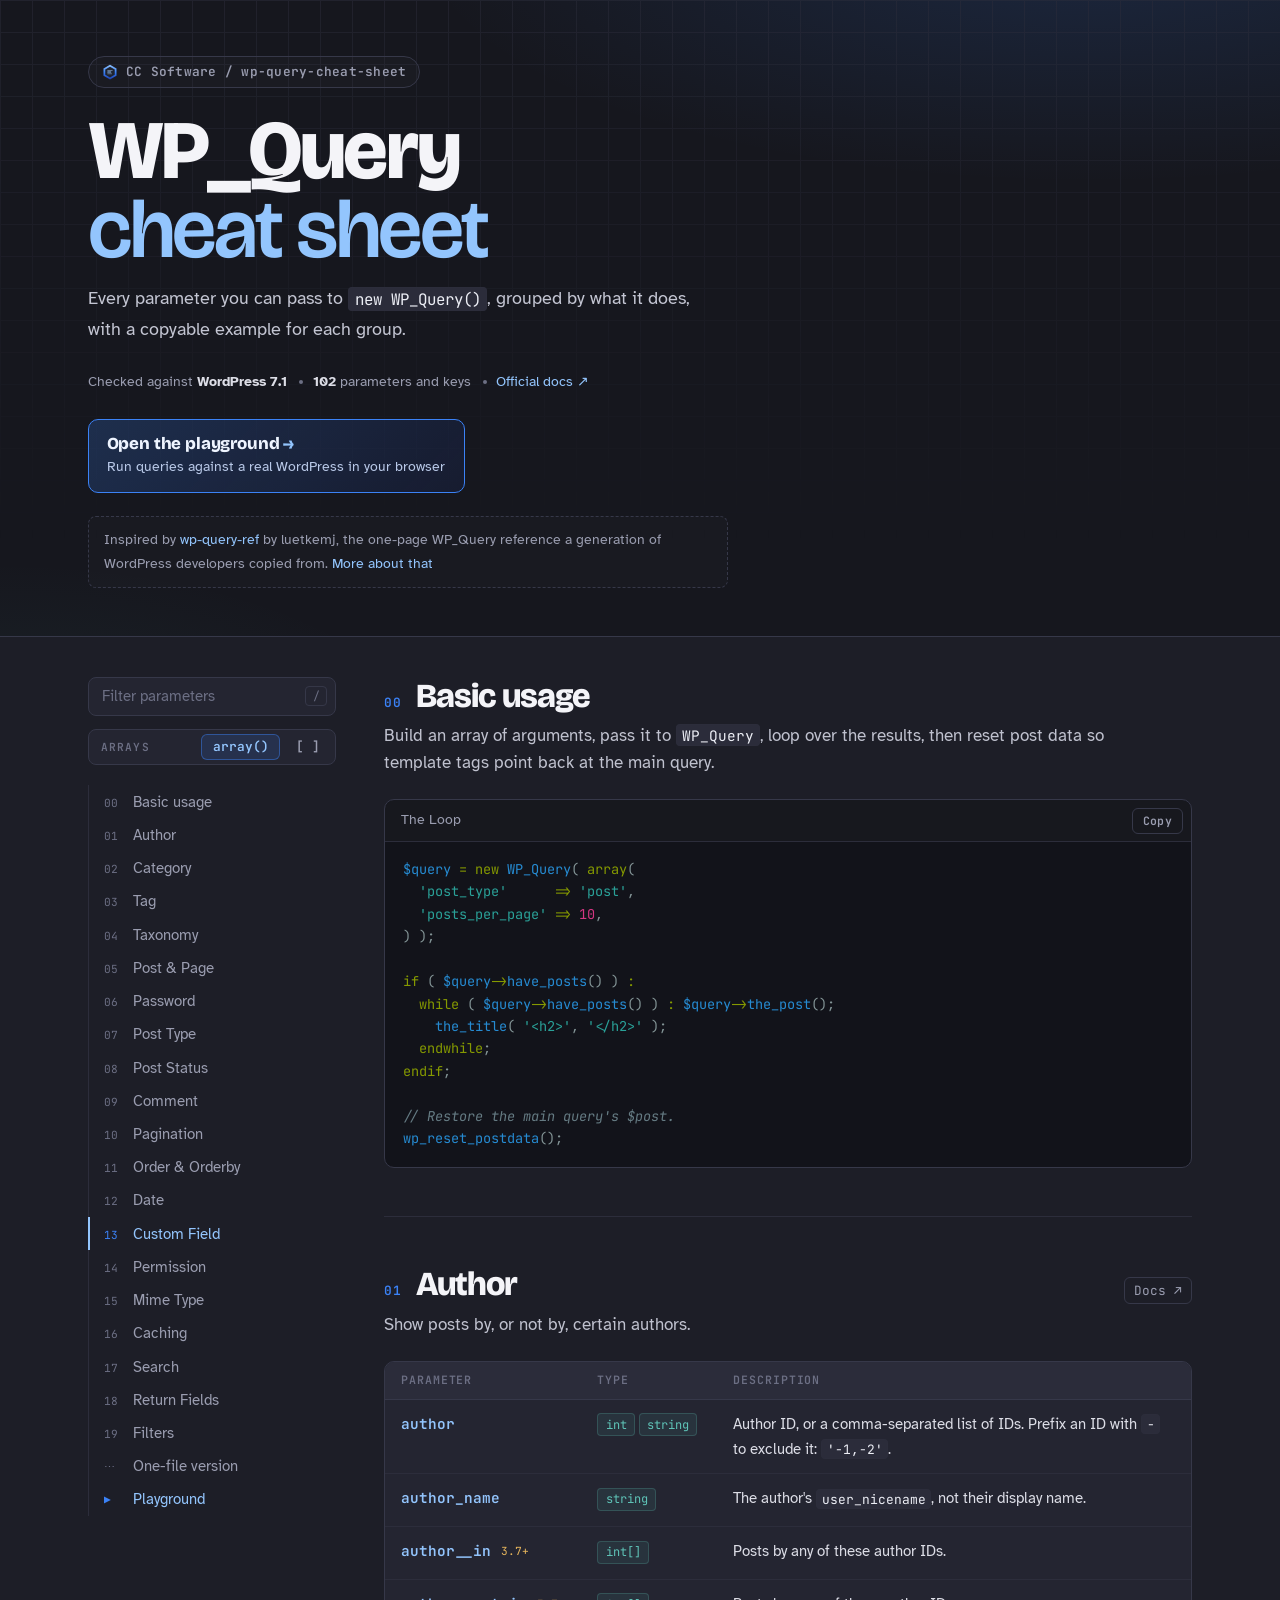
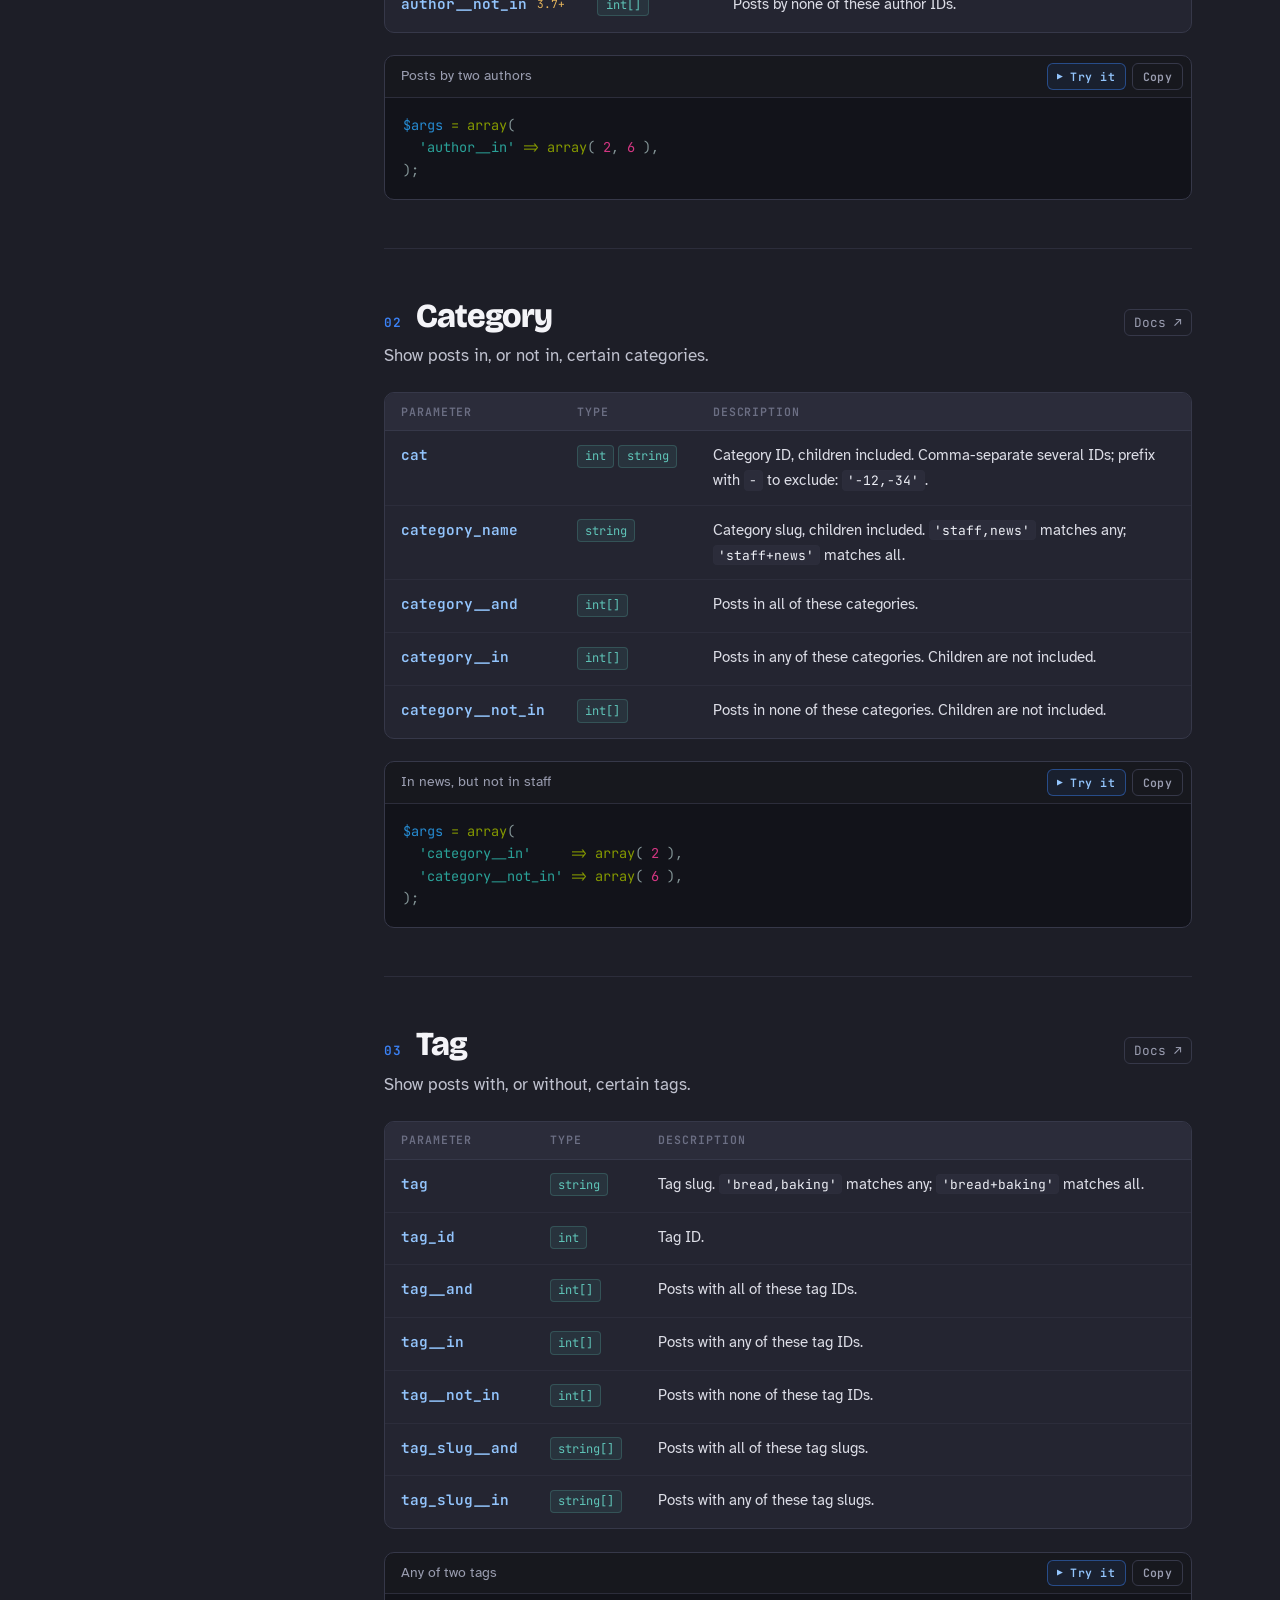
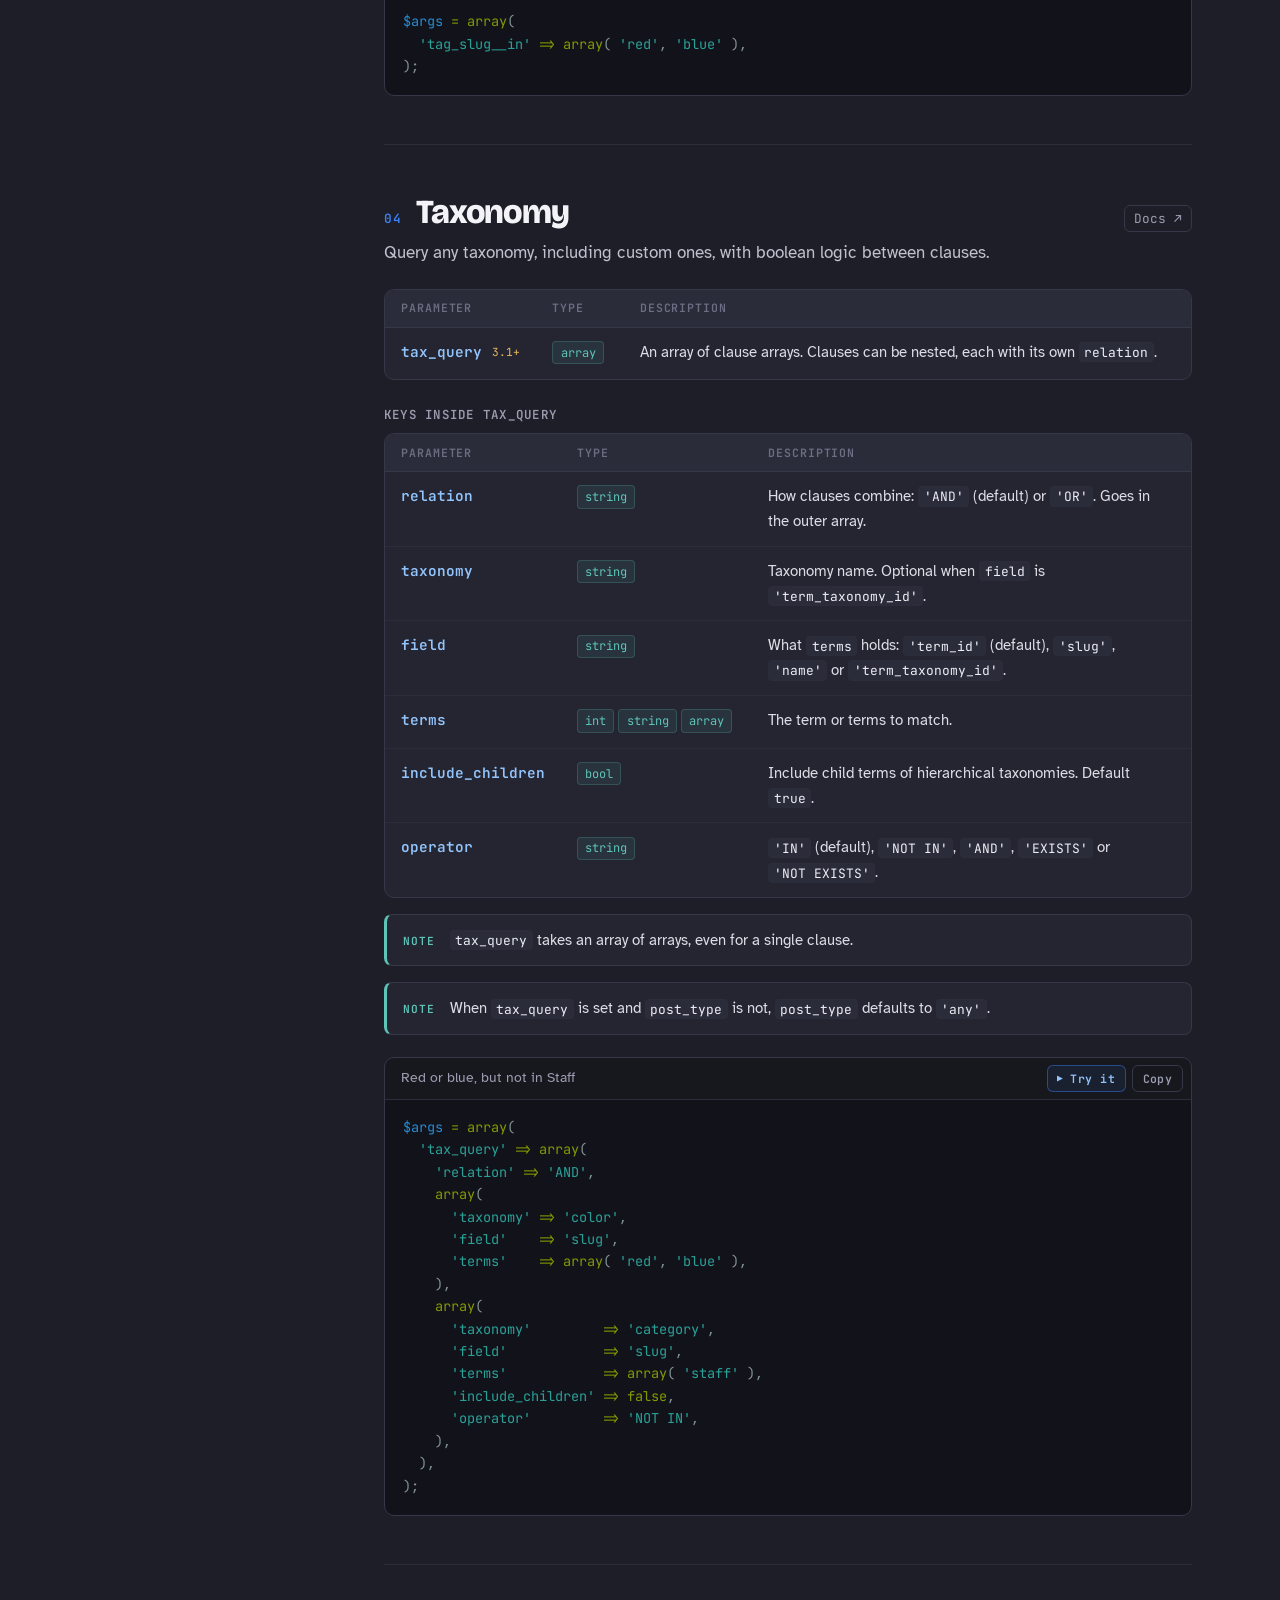
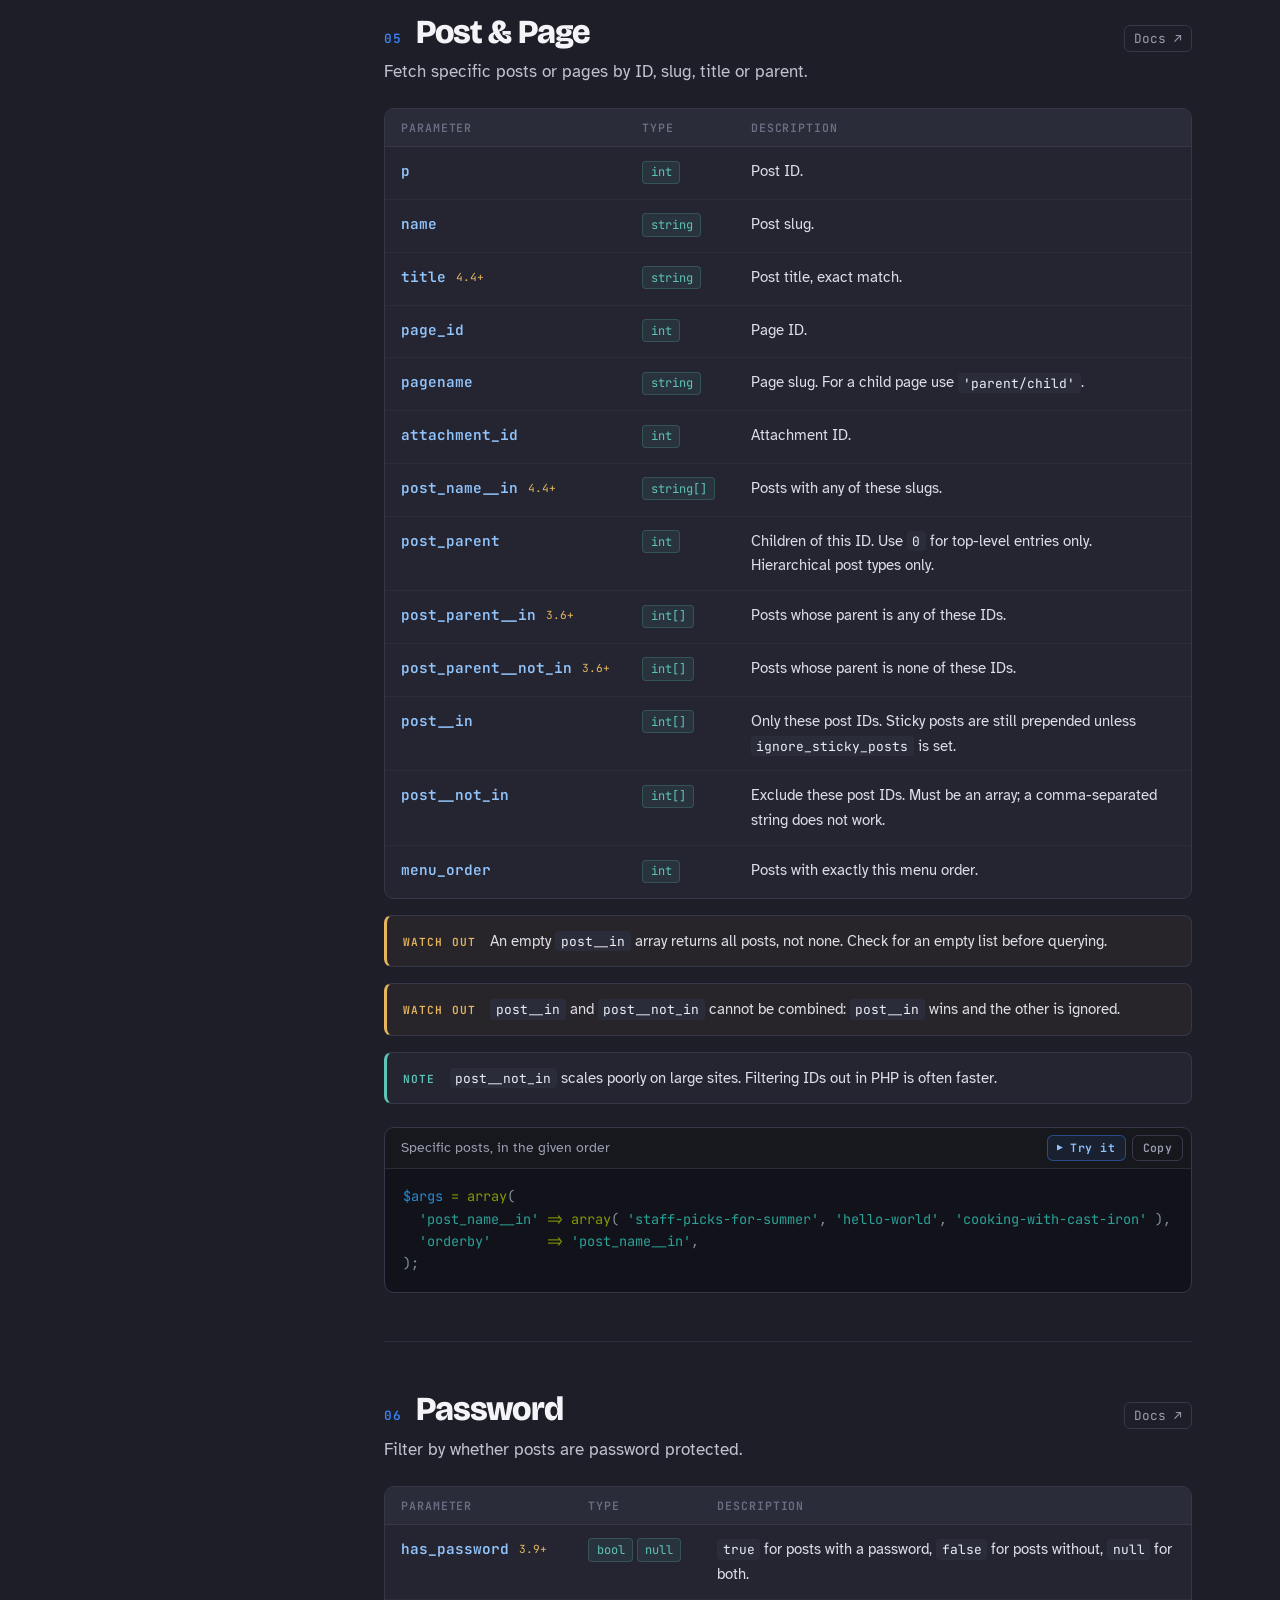
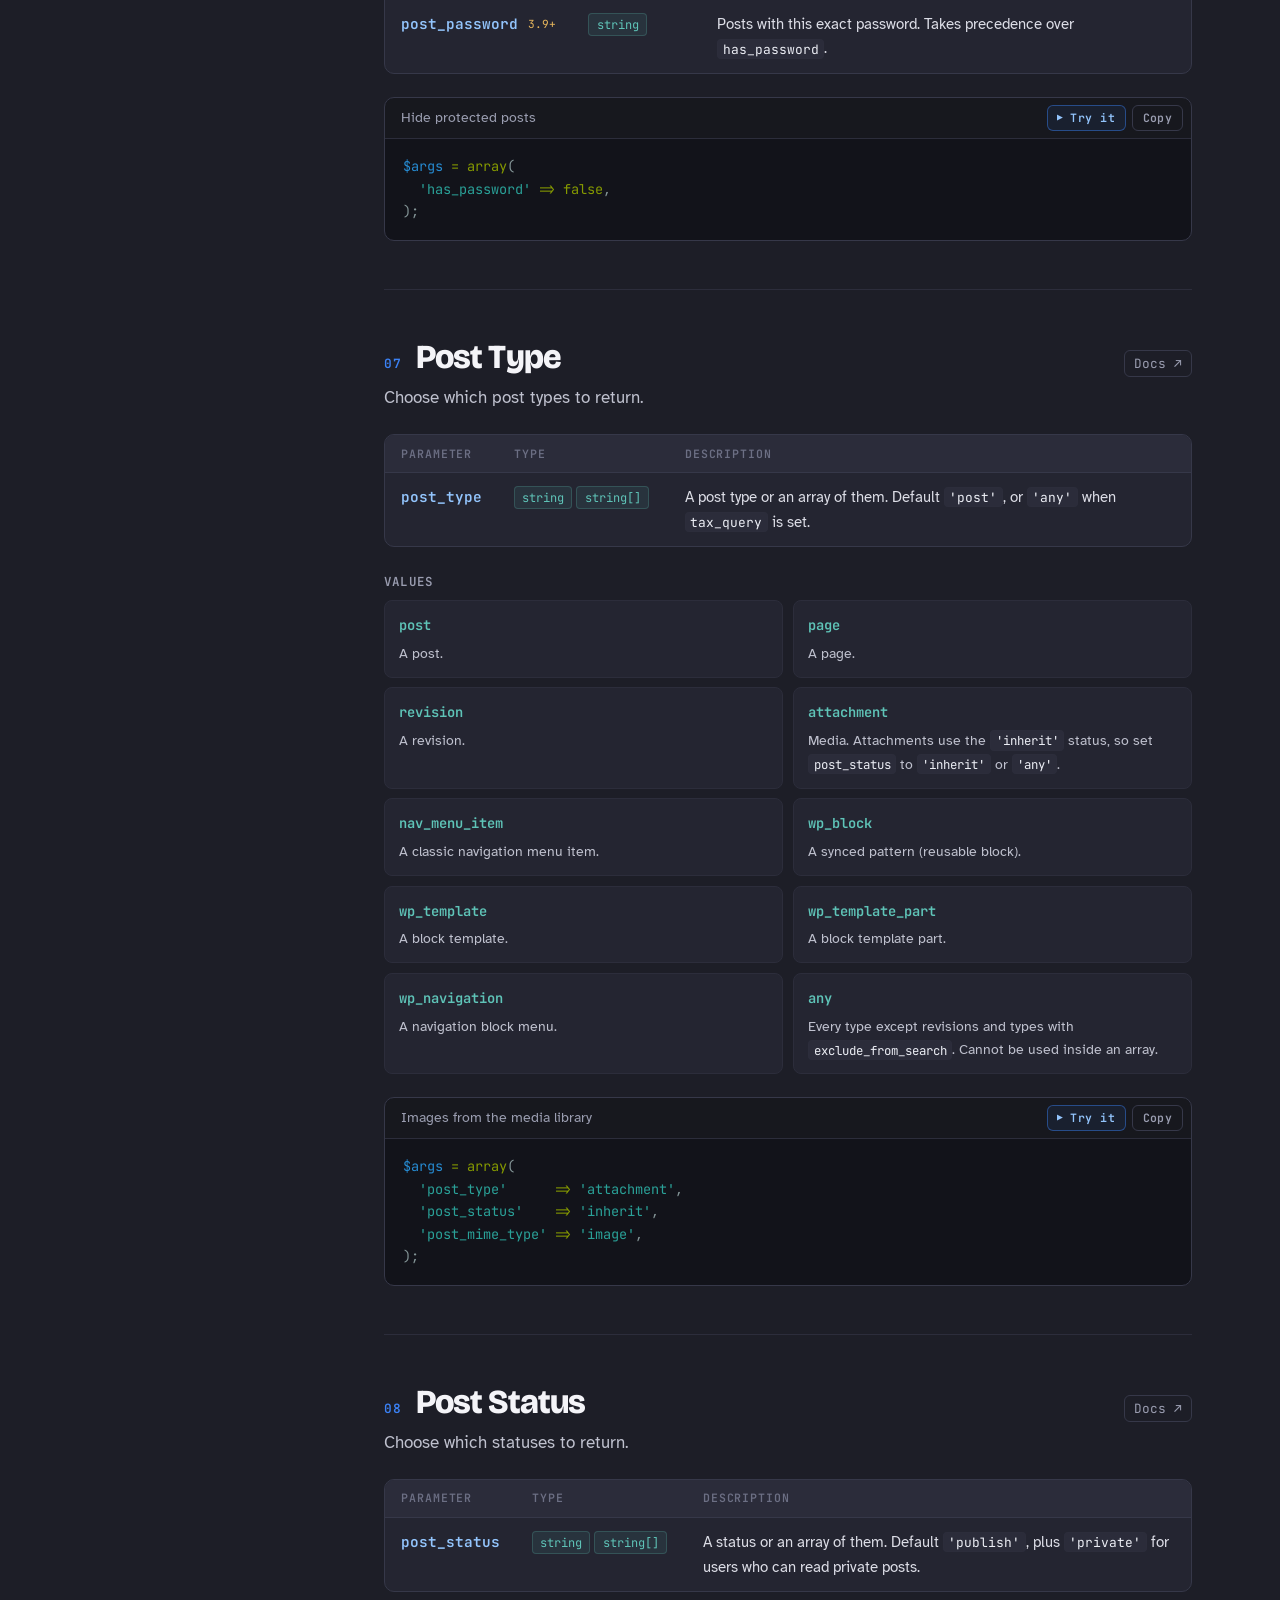
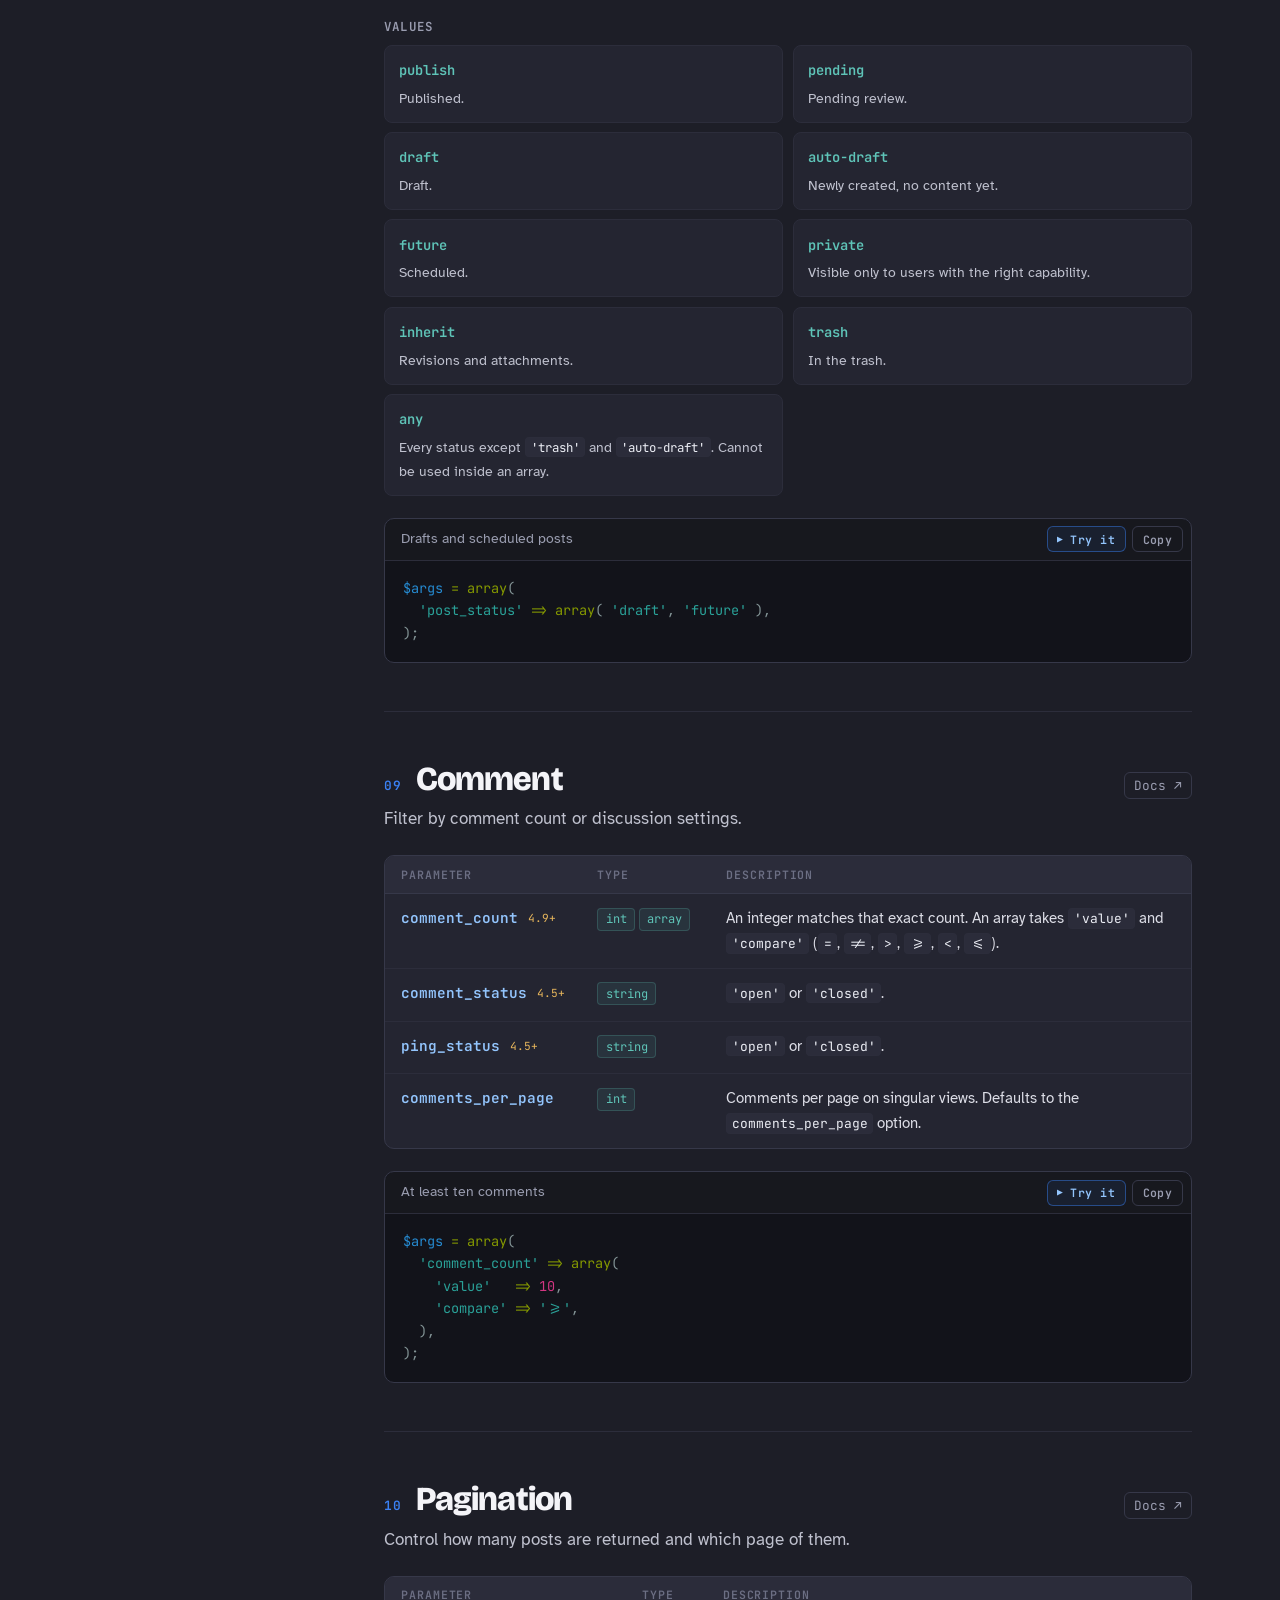
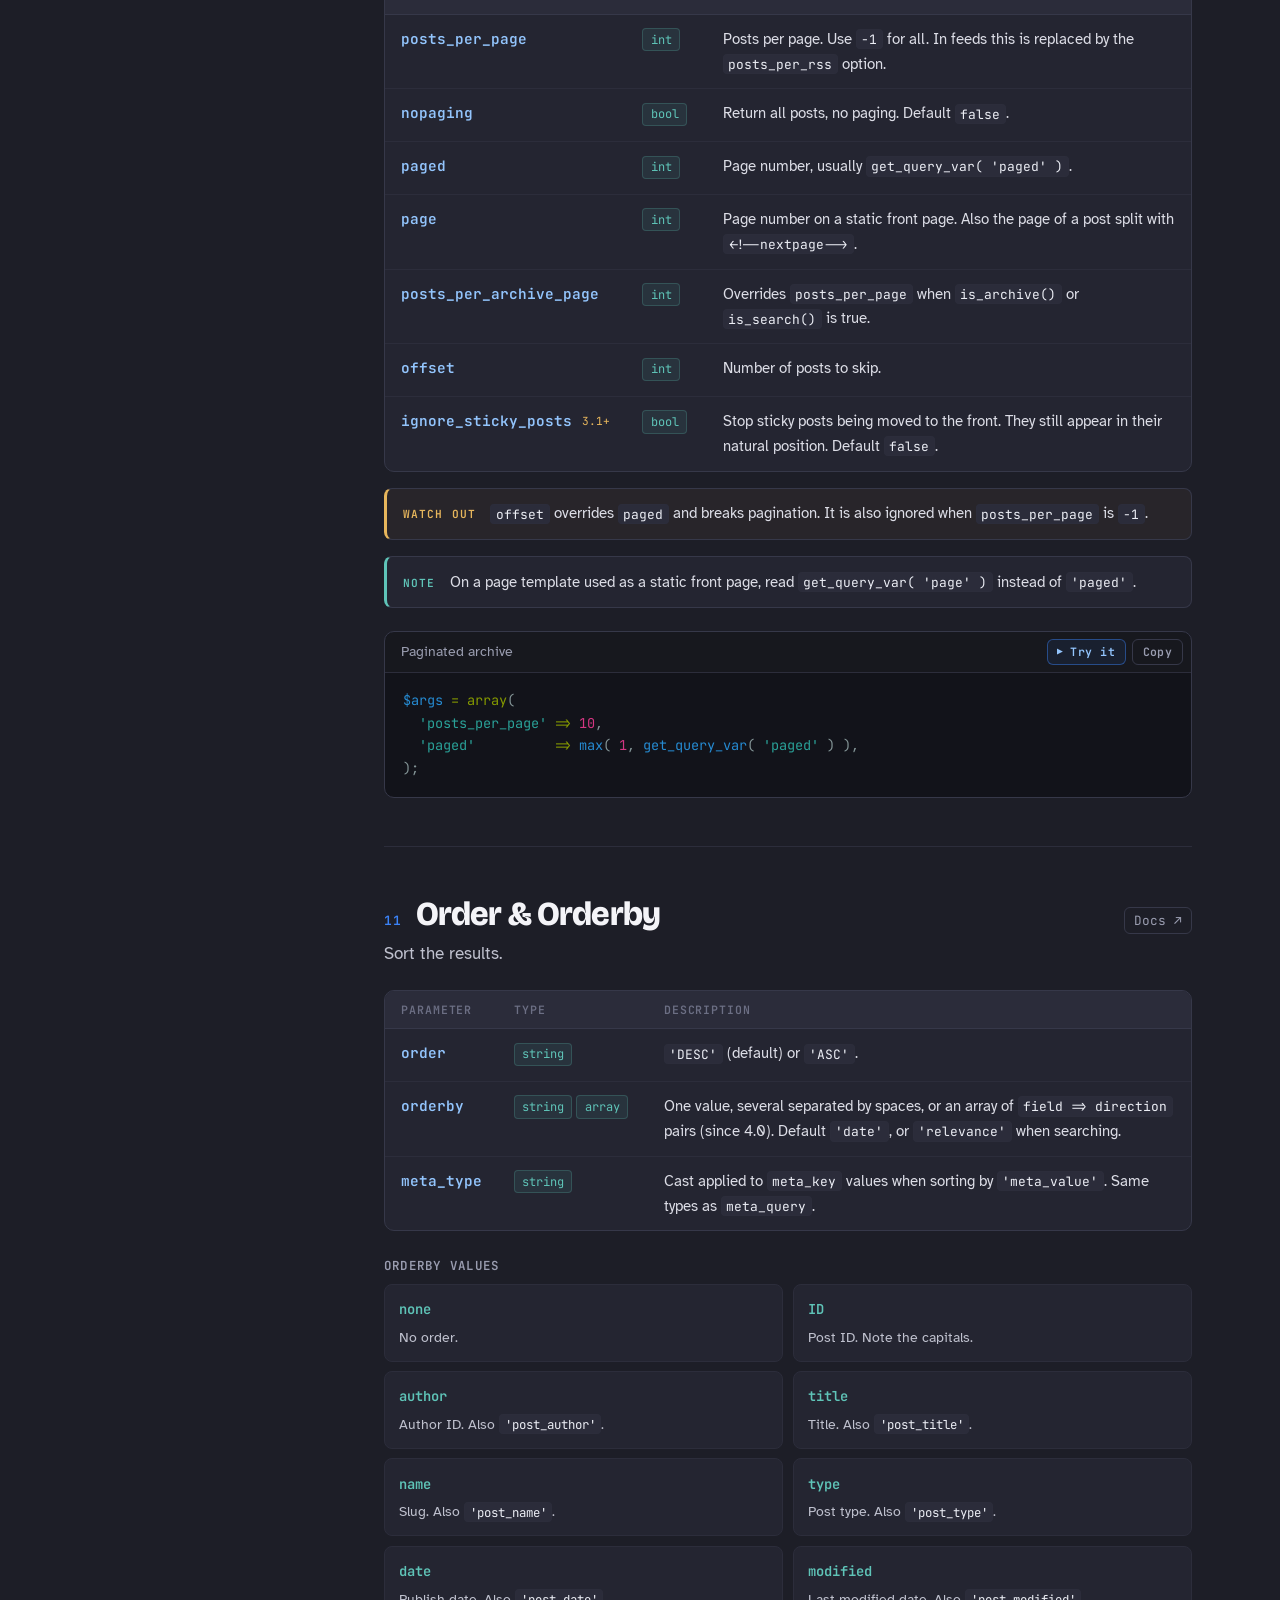
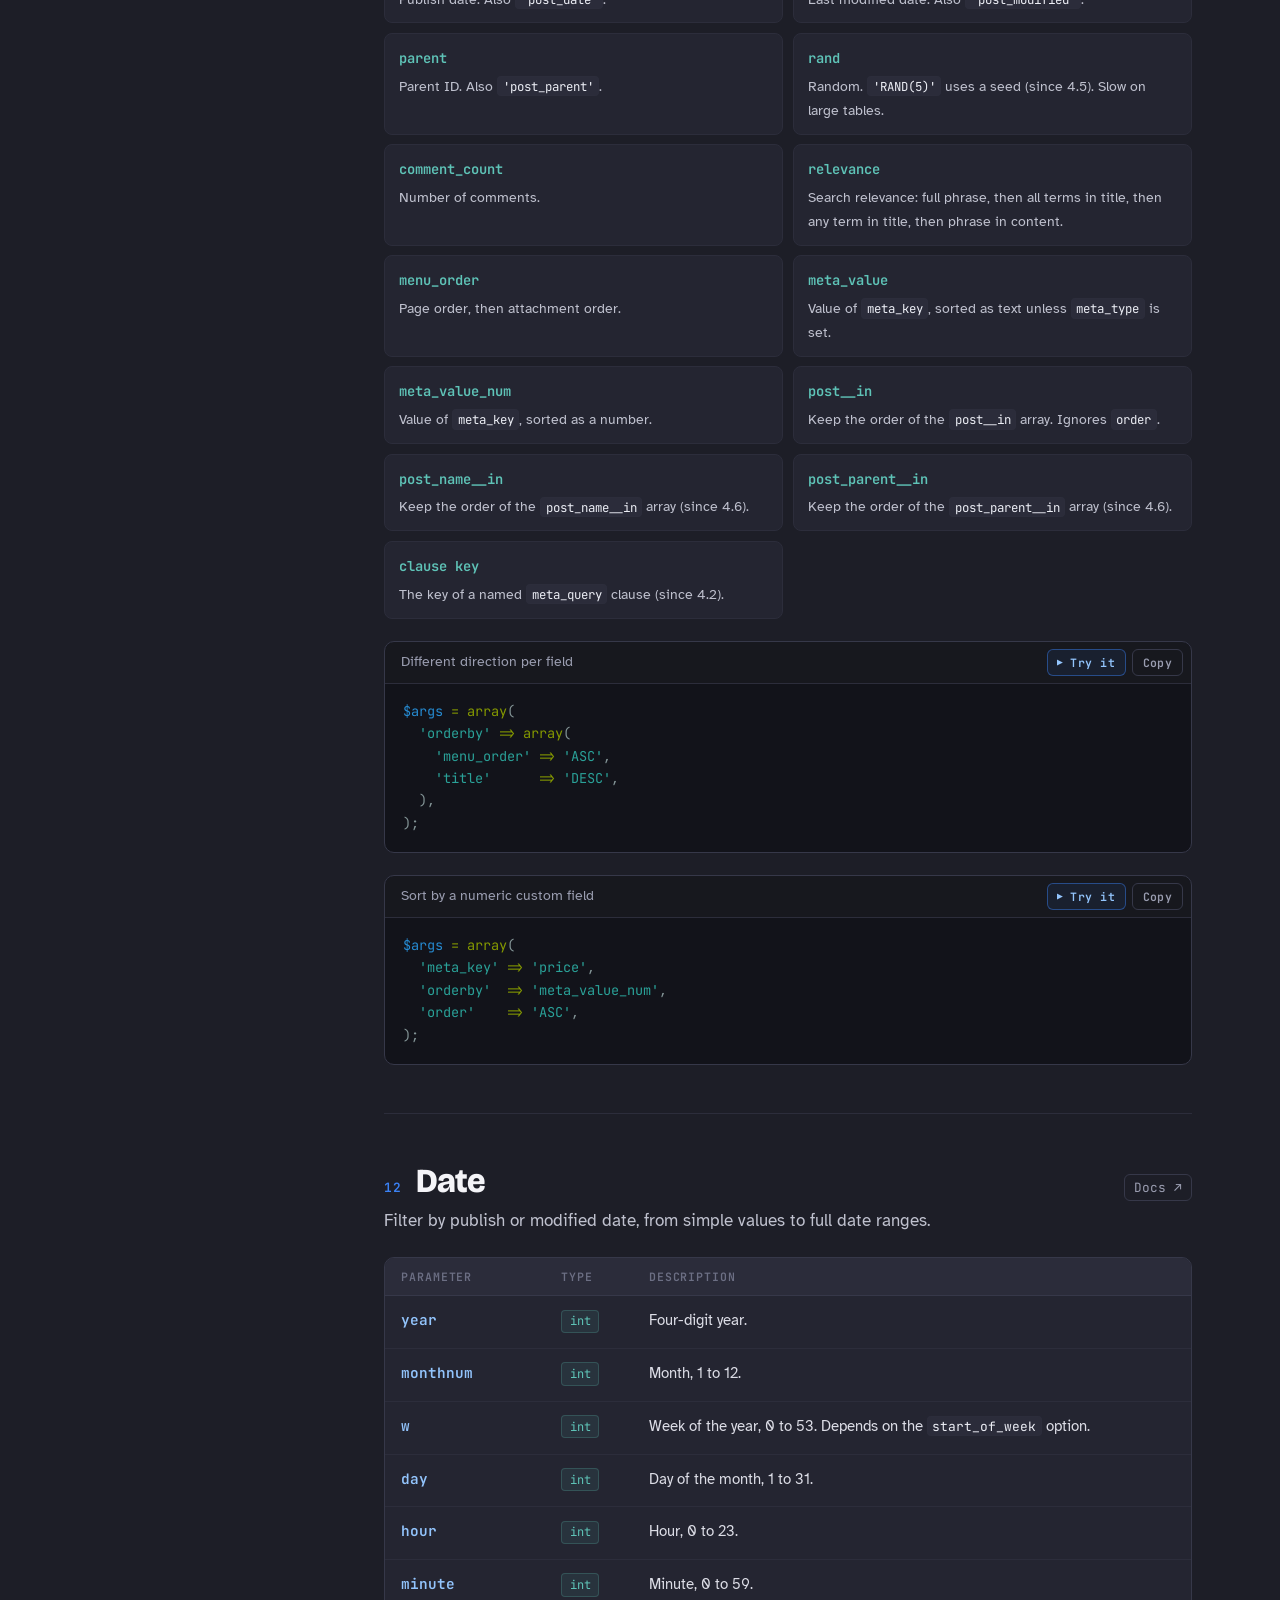
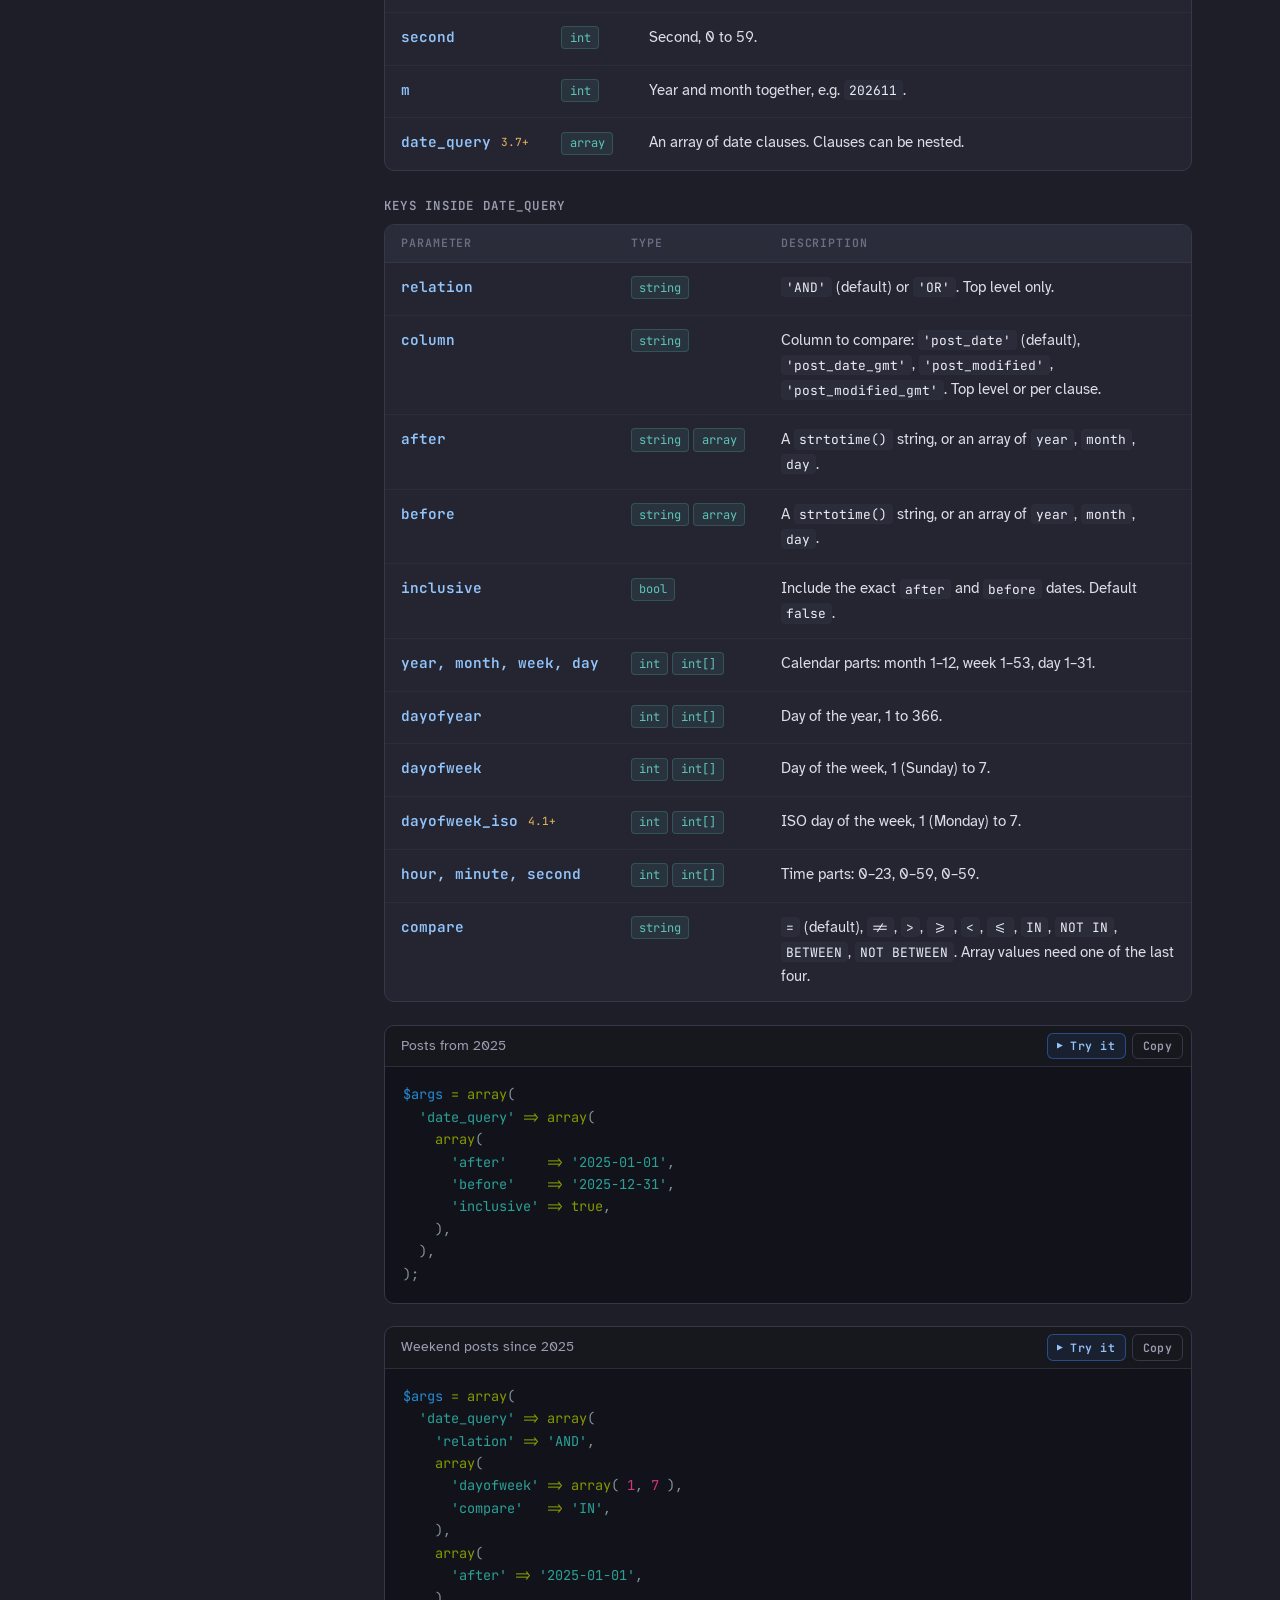
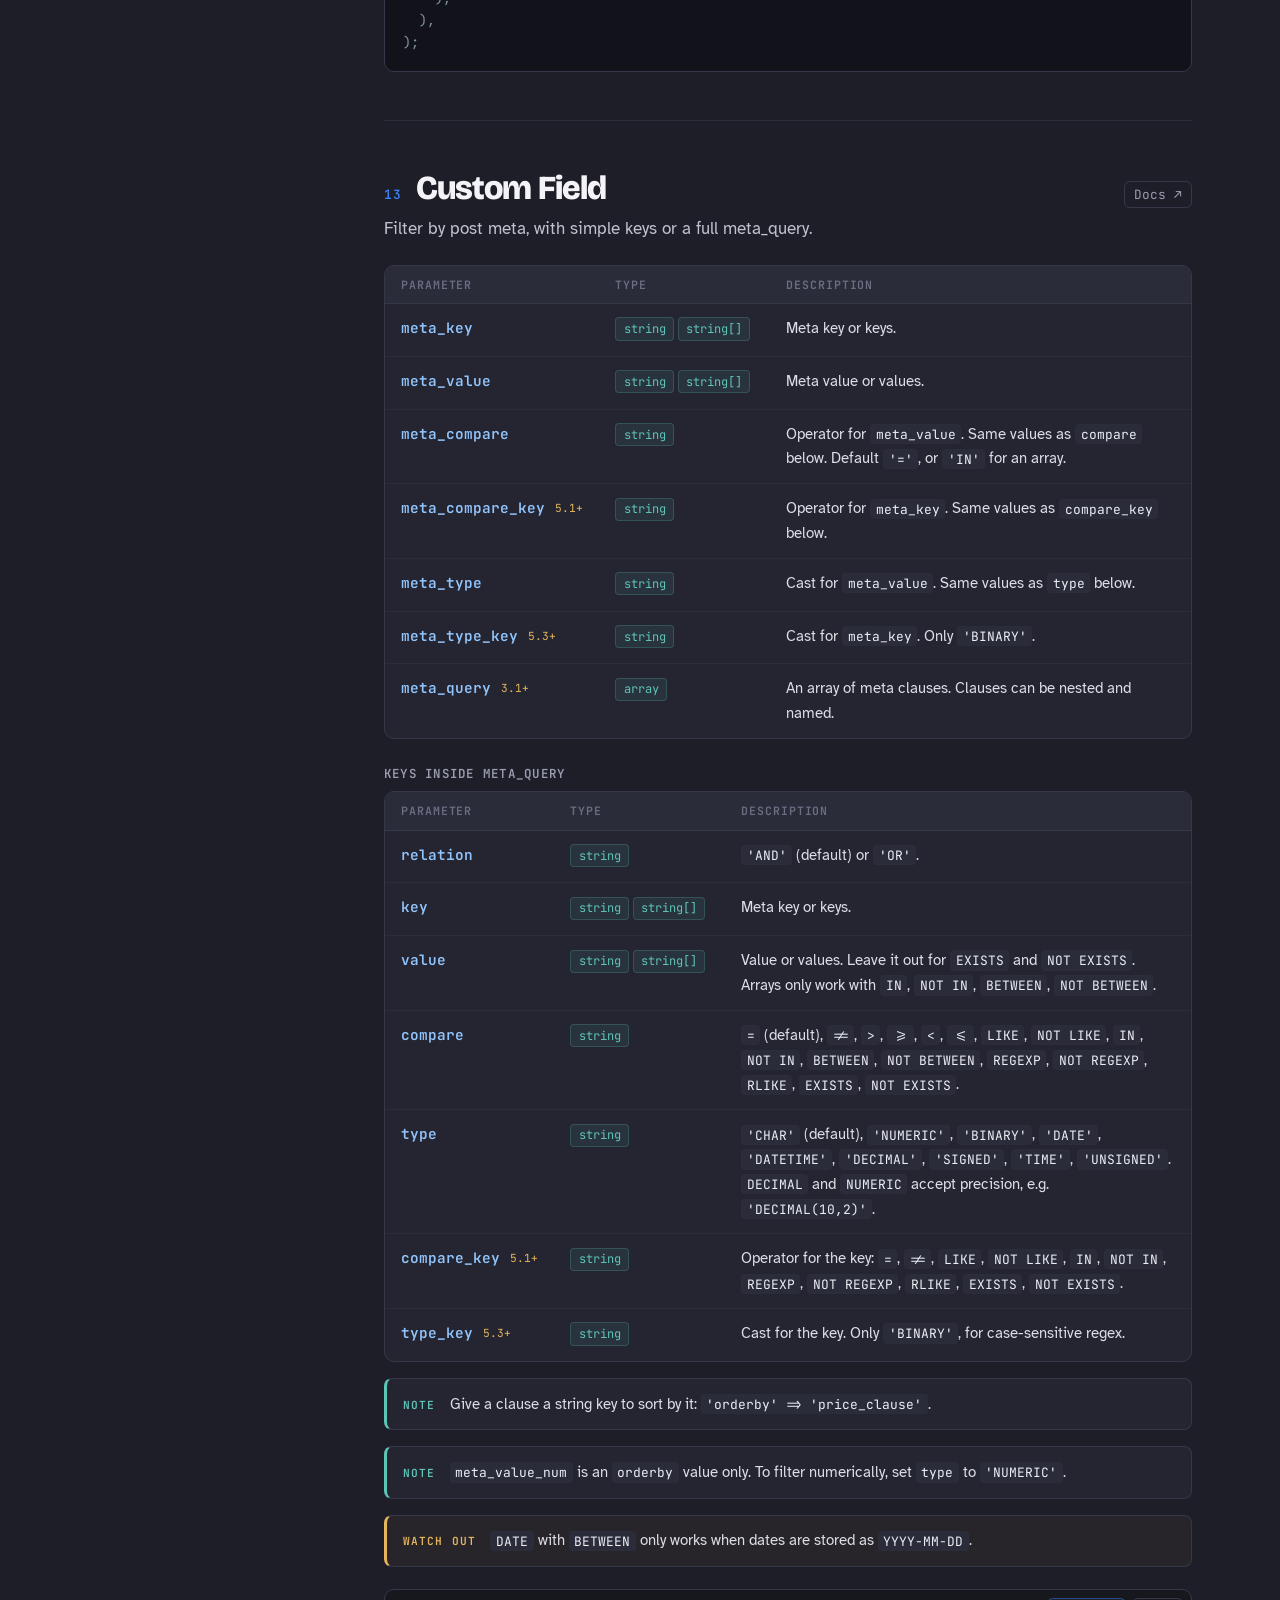
==== commit a1083ede: "Add array syntax switch for array() and []" ====
--- a/index.html
+++ b/index.html
@@ -30,6 +30,7 @@
   <link rel="preconnect" href="https://fonts.googleapis.com">
   <link rel="preconnect" href="https://fonts.gstatic.com" crossorigin>
   <link rel="stylesheet" href="https://fonts.googleapis.com/css2?family=Bricolage+Grotesque:opsz,wght@12..96,600;12..96,800&family=Atkinson+Hyperlegible:wght@400;700&family=JetBrains+Mono:wght@400;600&display=swap">
+  <script>try{if(localStorage.getItem('qcs-arrays')==='short')document.documentElement.classList.add('short-arrays')}catch(e){}</script>
   <link rel="stylesheet" href="style.css">
 </head>
 <body>
@@ -57,6 +58,11 @@
         <input id="filter" type="search" placeholder="Filter parameters" autocomplete="off" spellcheck="false">
         <kbd>/</kbd>
       </label>
+      <div class="syntax" role="group" aria-label="Array syntax">
+        <span>Arrays</span>
+        <button type="button" data-syntax="long" aria-pressed="true" title="WordPress coding standards">array()</button>
+        <button type="button" data-syntax="short" aria-pressed="false" title="Short array syntax, PHP 5.4+">[ ]</button>
+      </div>
       <ol>
         <li><a href="#usage"><span class="num">00</span>Basic usage</a></li>
         <li><a href="#author"><span class="num">01</span>Author</a></li><li><a href="#category"><span class="num">02</span>Category</a></li><li><a href="#tag"><span class="num">03</span>Tag</a></li><li><a href="#taxonomy"><span class="num">04</span>Taxonomy</a></li><li><a href="#post-page"><span class="num">05</span>Post &amp; Page</a></li><li><a href="#password"><span class="num">06</span>Password</a></li><li><a href="#post-type"><span class="num">07</span>Post Type</a></li><li><a href="#post-status"><span class="num">08</span>Post Status</a></li><li><a href="#comment"><span class="num">09</span>Comment</a></li><li><a href="#pagination"><span class="num">10</span>Pagination</a></li><li><a href="#order"><span class="num">11</span>Order &amp; Orderby</a></li><li><a href="#date"><span class="num">12</span>Date</a></li><li><a href="#custom-field"><span class="num">13</span>Custom Field</a></li><li><a href="#permission"><span class="num">14</span>Permission</a></li><li><a href="#mime-type"><span class="num">15</span>Mime Type</a></li><li><a href="#caching"><span class="num">16</span>Caching</a></li><li><a href="#search"><span class="num">17</span>Search</a></li><li><a href="#fields"><span class="num">18</span>Return Fields</a></li><li><a href="#filters"><span class="num">19</span>Filters</a></li>
@@ -69,7 +75,7 @@
       <section class="ref" id="usage" data-title="basic usage loop">
         <header class="ref-head"><span class="num">00</span><h2><a href="#usage">Basic usage</a></h2></header>
         <p class="blurb">Build an array of arguments, pass it to <code>WP_Query</code>, loop over the results, then reset post data so template tags point back at the main query.</p>
-        <figure class="code "><div class="code-head"><span>The Loop</span><span class="code-actions"><button class="copy" type="button">Copy</button></span></div><pre><code><span class="nv">$query</span> <span class="o">=</span> <span class="k">new</span> <span class="nx">WP_Query</span><span class="p">(</span> <span class="k">array</span><span class="p">(</span>
+        <figure class="code "><div class="code-head"><span>The Loop</span><span class="code-actions"><button class="copy" type="button">Copy</button></span></div><pre class="syn-long"><code><span class="nv">$query</span> <span class="o">=</span> <span class="k">new</span> <span class="nx">WP_Query</span><span class="p">(</span> <span class="k">array</span><span class="p">(</span>
   <span class="s1">'post_type'</span>      <span class="o">=&gt;</span> <span class="s1">'post'</span><span class="p">,</span>
   <span class="s1">'posts_per_page'</span> <span class="o">=&gt;</span> <span class="mi">10</span><span class="p">,</span>
 <span class="p">)</span> <span class="p">);</span>
@@ -81,17 +87,36 @@
 <span class="k">endif</span><span class="p">;</span>
 
 <span class="c1">// Restore the main query's $post.</span>
+<span class="nx">wp_reset_postdata</span><span class="p">();</span></code></pre><pre class="syn-short"><code><span class="nv">$query</span> <span class="o">=</span> <span class="k">new</span> <span class="nx">WP_Query</span><span class="p">(</span> <span class="p">[</span>
+  <span class="s1">'post_type'</span>      <span class="o">=&gt;</span> <span class="s1">'post'</span><span class="p">,</span>
+  <span class="s1">'posts_per_page'</span> <span class="o">=&gt;</span> <span class="mi">10</span><span class="p">,</span>
+<span class="p">]</span> <span class="p">);</span>
+
+<span class="k">if</span> <span class="p">(</span> <span class="nv">$query</span><span class="o">-&gt;</span><span class="na">have_posts</span><span class="p">()</span> <span class="p">)</span> <span class="o">:</span>
+  <span class="k">while</span> <span class="p">(</span> <span class="nv">$query</span><span class="o">-&gt;</span><span class="na">have_posts</span><span class="p">()</span> <span class="p">)</span> <span class="o">:</span> <span class="nv">$query</span><span class="o">-&gt;</span><span class="na">the_post</span><span class="p">();</span>
+    <span class="nx">the_title</span><span class="p">(</span> <span class="s1">'&lt;h2&gt;'</span><span class="p">,</span> <span class="s1">'&lt;/h2&gt;'</span> <span class="p">);</span>
+  <span class="k">endwhile</span><span class="p">;</span>
+<span class="k">endif</span><span class="p">;</span>
+
+<span class="c1">// Restore the main query's $post.</span>
 <span class="nx">wp_reset_postdata</span><span class="p">();</span></code></pre></figure>
       </section>
 
-      <section class="ref" id="author" data-title="author"><header class="ref-head"><span class="num">01</span><h2><a href="#author">Author</a></h2><a class="docs" href="https://developer.wordpress.org/reference/classes/wp_query/#author-parameters" target="_blank" rel="noopener">Docs ↗</a></header><p class="blurb">Show posts by, or not by, certain authors.</p><div class="table-wrap"><table class="params"><thead><tr><th>Parameter</th><th>Type</th><th>Description</th></tr></thead><tbody><tr data-search="author author id, or a comma-separated list of ids. prefix an id with - to exclude it: &#x27;-1,-2&#x27;."><td class="name"><code>author</code></td><td class="types"><span class="type">int</span><span class="type">string</span></td><td>Author ID, or a comma-separated list of IDs. Prefix an ID with <code>-</code> to exclude it: <code>'-1,-2'</code>.</td></tr><tr data-search="author_name the author&#x27;s user_nicename, not their display name."><td class="name"><code>author_name</code></td><td class="types"><span class="type">string</span></td><td>The author's <code>user_nicename</code>, not their display name.</td></tr><tr data-search="author__in posts by any of these author ids."><td class="name"><code>author__in</code> <span class="since" title="Available since WordPress 3.7">3.7+</span></td><td class="types"><span class="type">int[]</span></td><td>Posts by any of these author IDs.</td></tr><tr data-search="author__not_in posts by none of these author ids."><td class="name"><code>author__not_in</code> <span class="since" title="Available since WordPress 3.7">3.7+</span></td><td class="types"><span class="type">int[]</span></td><td>Posts by none of these author IDs.</td></tr></tbody></table></div><figure class="code "><div class="code-head"><span>Posts by two authors</span><span class="code-actions"><a class="try" href="playground.html#code=JGFyZ3MgPSBhcnJheSgKICAnYXV0aG9yX19pbicgPT4gYXJyYXkoIDIsIDYgKSwKKTs">Try it</a><button class="copy" type="button">Copy</button></span></div><pre><code><span class="nv">$args</span> <span class="o">=</span> <span class="k">array</span><span class="p">(</span>
+      <section class="ref" id="author" data-title="author"><header class="ref-head"><span class="num">01</span><h2><a href="#author">Author</a></h2><a class="docs" href="https://developer.wordpress.org/reference/classes/wp_query/#author-parameters" target="_blank" rel="noopener">Docs ↗</a></header><p class="blurb">Show posts by, or not by, certain authors.</p><div class="table-wrap"><table class="params"><thead><tr><th>Parameter</th><th>Type</th><th>Description</th></tr></thead><tbody><tr data-search="author author id, or a comma-separated list of ids. prefix an id with - to exclude it: &#x27;-1,-2&#x27;."><td class="name"><code>author</code></td><td class="types"><span class="type">int</span><span class="type">string</span></td><td>Author ID, or a comma-separated list of IDs. Prefix an ID with <code>-</code> to exclude it: <code>'-1,-2'</code>.</td></tr><tr data-search="author_name the author&#x27;s user_nicename, not their display name."><td class="name"><code>author_name</code></td><td class="types"><span class="type">string</span></td><td>The author's <code>user_nicename</code>, not their display name.</td></tr><tr data-search="author__in posts by any of these author ids."><td class="name"><code>author__in</code> <span class="since" title="Available since WordPress 3.7">3.7+</span></td><td class="types"><span class="type">int[]</span></td><td>Posts by any of these author IDs.</td></tr><tr data-search="author__not_in posts by none of these author ids."><td class="name"><code>author__not_in</code> <span class="since" title="Available since WordPress 3.7">3.7+</span></td><td class="types"><span class="type">int[]</span></td><td>Posts by none of these author IDs.</td></tr></tbody></table></div><figure class="code "><div class="code-head"><span>Posts by two authors</span><span class="code-actions"><a class="try" href="playground.html#code=JGFyZ3MgPSBhcnJheSgKICAnYXV0aG9yX19pbicgPT4gYXJyYXkoIDIsIDYgKSwKKTs">Try it</a><button class="copy" type="button">Copy</button></span></div><pre class="syn-long"><code><span class="nv">$args</span> <span class="o">=</span> <span class="k">array</span><span class="p">(</span>
   <span class="s1">'author__in'</span> <span class="o">=&gt;</span> <span class="k">array</span><span class="p">(</span> <span class="mi">2</span><span class="p">,</span> <span class="mi">6</span> <span class="p">),</span>
-<span class="p">);</span></code></pre></figure></section><section class="ref" id="category" data-title="category"><header class="ref-head"><span class="num">02</span><h2><a href="#category">Category</a></h2><a class="docs" href="https://developer.wordpress.org/reference/classes/wp_query/#category-parameters" target="_blank" rel="noopener">Docs ↗</a></header><p class="blurb">Show posts in, or not in, certain categories.</p><div class="table-wrap"><table class="params"><thead><tr><th>Parameter</th><th>Type</th><th>Description</th></tr></thead><tbody><tr data-search="cat category id, children included. comma-separate several ids; prefix with - to exclude: &#x27;-12,-34&#x27;."><td class="name"><code>cat</code></td><td class="types"><span class="type">int</span><span class="type">string</span></td><td>Category ID, children included. Comma-separate several IDs; prefix with <code>-</code> to exclude: <code>'-12,-34'</code>.</td></tr><tr data-search="category_name category slug, children included. &#x27;staff,news&#x27; matches any; &#x27;staff+news&#x27; matches all."><td class="name"><code>category_name</code></td><td class="types"><span class="type">string</span></td><td>Category slug, children included. <code>'staff,news'</code> matches any; <code>'staff+news'</code> matches all.</td></tr><tr data-search="category__and posts in all of these categories."><td class="name"><code>category__and</code></td><td class="types"><span class="type">int[]</span></td><td>Posts in all of these categories.</td></tr><tr data-search="category__in posts in any of these categories. children are not included."><td class="name"><code>category__in</code></td><td class="types"><span class="type">int[]</span></td><td>Posts in any of these categories. Children are not included.</td></tr><tr data-search="category__not_in posts in none of these categories. children are not included."><td class="name"><code>category__not_in</code></td><td class="types"><span class="type">int[]</span></td><td>Posts in none of these categories. Children are not included.</td></tr></tbody></table></div><figure class="code "><div class="code-head"><span>In news, but not in staff</span><span class="code-actions"><a class="try" href="playground.html#code=JGFyZ3MgPSBhcnJheSgKICAnY2F0ZWdvcnlfX2luJyAgICAgPT4gYXJyYXkoIDIgKSwKICAnY2F0ZWdvcnlfX25vdF9pbicgPT4gYXJyYXkoIDYgKSwKKTs">Try it</a><button class="copy" type="button">Copy</button></span></div><pre><code><span class="nv">$args</span> <span class="o">=</span> <span class="k">array</span><span class="p">(</span>
+<span class="p">);</span></code></pre><pre class="syn-short"><code><span class="nv">$args</span> <span class="o">=</span> <span class="p">[</span>
+  <span class="s1">'author__in'</span> <span class="o">=&gt;</span> <span class="p">[</span> <span class="mi">2</span><span class="p">,</span> <span class="mi">6</span> <span class="p">],</span>
+<span class="p">];</span></code></pre></figure></section><section class="ref" id="category" data-title="category"><header class="ref-head"><span class="num">02</span><h2><a href="#category">Category</a></h2><a class="docs" href="https://developer.wordpress.org/reference/classes/wp_query/#category-parameters" target="_blank" rel="noopener">Docs ↗</a></header><p class="blurb">Show posts in, or not in, certain categories.</p><div class="table-wrap"><table class="params"><thead><tr><th>Parameter</th><th>Type</th><th>Description</th></tr></thead><tbody><tr data-search="cat category id, children included. comma-separate several ids; prefix with - to exclude: &#x27;-12,-34&#x27;."><td class="name"><code>cat</code></td><td class="types"><span class="type">int</span><span class="type">string</span></td><td>Category ID, children included. Comma-separate several IDs; prefix with <code>-</code> to exclude: <code>'-12,-34'</code>.</td></tr><tr data-search="category_name category slug, children included. &#x27;staff,news&#x27; matches any; &#x27;staff+news&#x27; matches all."><td class="name"><code>category_name</code></td><td class="types"><span class="type">string</span></td><td>Category slug, children included. <code>'staff,news'</code> matches any; <code>'staff+news'</code> matches all.</td></tr><tr data-search="category__and posts in all of these categories."><td class="name"><code>category__and</code></td><td class="types"><span class="type">int[]</span></td><td>Posts in all of these categories.</td></tr><tr data-search="category__in posts in any of these categories. children are not included."><td class="name"><code>category__in</code></td><td class="types"><span class="type">int[]</span></td><td>Posts in any of these categories. Children are not included.</td></tr><tr data-search="category__not_in posts in none of these categories. children are not included."><td class="name"><code>category__not_in</code></td><td class="types"><span class="type">int[]</span></td><td>Posts in none of these categories. Children are not included.</td></tr></tbody></table></div><figure class="code "><div class="code-head"><span>In news, but not in staff</span><span class="code-actions"><a class="try" href="playground.html#code=JGFyZ3MgPSBhcnJheSgKICAnY2F0ZWdvcnlfX2luJyAgICAgPT4gYXJyYXkoIDIgKSwKICAnY2F0ZWdvcnlfX25vdF9pbicgPT4gYXJyYXkoIDYgKSwKKTs">Try it</a><button class="copy" type="button">Copy</button></span></div><pre class="syn-long"><code><span class="nv">$args</span> <span class="o">=</span> <span class="k">array</span><span class="p">(</span>
   <span class="s1">'category__in'</span>     <span class="o">=&gt;</span> <span class="k">array</span><span class="p">(</span> <span class="mi">2</span> <span class="p">),</span>
   <span class="s1">'category__not_in'</span> <span class="o">=&gt;</span> <span class="k">array</span><span class="p">(</span> <span class="mi">6</span> <span class="p">),</span>
-<span class="p">);</span></code></pre></figure></section><section class="ref" id="tag" data-title="tag"><header class="ref-head"><span class="num">03</span><h2><a href="#tag">Tag</a></h2><a class="docs" href="https://developer.wordpress.org/reference/classes/wp_query/#tag-parameters" target="_blank" rel="noopener">Docs ↗</a></header><p class="blurb">Show posts with, or without, certain tags.</p><div class="table-wrap"><table class="params"><thead><tr><th>Parameter</th><th>Type</th><th>Description</th></tr></thead><tbody><tr data-search="tag tag slug. &#x27;bread,baking&#x27; matches any; &#x27;bread+baking&#x27; matches all."><td class="name"><code>tag</code></td><td class="types"><span class="type">string</span></td><td>Tag slug. <code>'bread,baking'</code> matches any; <code>'bread+baking'</code> matches all.</td></tr><tr data-search="tag_id tag id."><td class="name"><code>tag_id</code></td><td class="types"><span class="type">int</span></td><td>Tag ID.</td></tr><tr data-search="tag__and posts with all of these tag ids."><td class="name"><code>tag__and</code></td><td class="types"><span class="type">int[]</span></td><td>Posts with all of these tag IDs.</td></tr><tr data-search="tag__in posts with any of these tag ids."><td class="name"><code>tag__in</code></td><td class="types"><span class="type">int[]</span></td><td>Posts with any of these tag IDs.</td></tr><tr data-search="tag__not_in posts with none of these tag ids."><td class="name"><code>tag__not_in</code></td><td class="types"><span class="type">int[]</span></td><td>Posts with none of these tag IDs.</td></tr><tr data-search="tag_slug__and posts with all of these tag slugs."><td class="name"><code>tag_slug__and</code></td><td class="types"><span class="type">string[]</span></td><td>Posts with all of these tag slugs.</td></tr><tr data-search="tag_slug__in posts with any of these tag slugs."><td class="name"><code>tag_slug__in</code></td><td class="types"><span class="type">string[]</span></td><td>Posts with any of these tag slugs.</td></tr></tbody></table></div><figure class="code "><div class="code-head"><span>Any of two tags</span><span class="code-actions"><a class="try" href="playground.html#code=JGFyZ3MgPSBhcnJheSgKICAndGFnX3NsdWdfX2luJyA9PiBhcnJheSggJ3JlZCcsICdibHVlJyApLAopOw">Try it</a><button class="copy" type="button">Copy</button></span></div><pre><code><span class="nv">$args</span> <span class="o">=</span> <span class="k">array</span><span class="p">(</span>
+<span class="p">);</span></code></pre><pre class="syn-short"><code><span class="nv">$args</span> <span class="o">=</span> <span class="p">[</span>
+  <span class="s1">'category__in'</span>     <span class="o">=&gt;</span> <span class="p">[</span> <span class="mi">2</span> <span class="p">],</span>
+  <span class="s1">'category__not_in'</span> <span class="o">=&gt;</span> <span class="p">[</span> <span class="mi">6</span> <span class="p">],</span>
+<span class="p">];</span></code></pre></figure></section><section class="ref" id="tag" data-title="tag"><header class="ref-head"><span class="num">03</span><h2><a href="#tag">Tag</a></h2><a class="docs" href="https://developer.wordpress.org/reference/classes/wp_query/#tag-parameters" target="_blank" rel="noopener">Docs ↗</a></header><p class="blurb">Show posts with, or without, certain tags.</p><div class="table-wrap"><table class="params"><thead><tr><th>Parameter</th><th>Type</th><th>Description</th></tr></thead><tbody><tr data-search="tag tag slug. &#x27;bread,baking&#x27; matches any; &#x27;bread+baking&#x27; matches all."><td class="name"><code>tag</code></td><td class="types"><span class="type">string</span></td><td>Tag slug. <code>'bread,baking'</code> matches any; <code>'bread+baking'</code> matches all.</td></tr><tr data-search="tag_id tag id."><td class="name"><code>tag_id</code></td><td class="types"><span class="type">int</span></td><td>Tag ID.</td></tr><tr data-search="tag__and posts with all of these tag ids."><td class="name"><code>tag__and</code></td><td class="types"><span class="type">int[]</span></td><td>Posts with all of these tag IDs.</td></tr><tr data-search="tag__in posts with any of these tag ids."><td class="name"><code>tag__in</code></td><td class="types"><span class="type">int[]</span></td><td>Posts with any of these tag IDs.</td></tr><tr data-search="tag__not_in posts with none of these tag ids."><td class="name"><code>tag__not_in</code></td><td class="types"><span class="type">int[]</span></td><td>Posts with none of these tag IDs.</td></tr><tr data-search="tag_slug__and posts with all of these tag slugs."><td class="name"><code>tag_slug__and</code></td><td class="types"><span class="type">string[]</span></td><td>Posts with all of these tag slugs.</td></tr><tr data-search="tag_slug__in posts with any of these tag slugs."><td class="name"><code>tag_slug__in</code></td><td class="types"><span class="type">string[]</span></td><td>Posts with any of these tag slugs.</td></tr></tbody></table></div><figure class="code "><div class="code-head"><span>Any of two tags</span><span class="code-actions"><a class="try" href="playground.html#code=JGFyZ3MgPSBhcnJheSgKICAndGFnX3NsdWdfX2luJyA9PiBhcnJheSggJ3JlZCcsICdibHVlJyApLAopOw">Try it</a><button class="copy" type="button">Copy</button></span></div><pre class="syn-long"><code><span class="nv">$args</span> <span class="o">=</span> <span class="k">array</span><span class="p">(</span>
   <span class="s1">'tag_slug__in'</span> <span class="o">=&gt;</span> <span class="k">array</span><span class="p">(</span> <span class="s1">'red'</span><span class="p">,</span> <span class="s1">'blue'</span> <span class="p">),</span>
-<span class="p">);</span></code></pre></figure></section><section class="ref" id="taxonomy" data-title="taxonomy"><header class="ref-head"><span class="num">04</span><h2><a href="#taxonomy">Taxonomy</a></h2><a class="docs" href="https://developer.wordpress.org/reference/classes/wp_query/#taxonomy-parameters" target="_blank" rel="noopener">Docs ↗</a></header><p class="blurb">Query any taxonomy, including custom ones, with boolean logic between clauses.</p><div class="table-wrap"><table class="params"><thead><tr><th>Parameter</th><th>Type</th><th>Description</th></tr></thead><tbody><tr data-search="tax_query an array of clause arrays. clauses can be nested, each with its own relation."><td class="name"><code>tax_query</code> <span class="since" title="Available since WordPress 3.1">3.1+</span></td><td class="types"><span class="type">array</span></td><td>An array of clause arrays. Clauses can be nested, each with its own <code>relation</code>.</td></tr></tbody></table></div><h3 class="sub">Keys inside tax_query</h3><div class="table-wrap"><table class="params"><thead><tr><th>Parameter</th><th>Type</th><th>Description</th></tr></thead><tbody><tr data-search="relation how clauses combine: &#x27;and&#x27; (default) or &#x27;or&#x27;. goes in the outer array."><td class="name"><code>relation</code></td><td class="types"><span class="type">string</span></td><td>How clauses combine: <code>'AND'</code> (default) or <code>'OR'</code>. Goes in the outer array.</td></tr><tr data-search="taxonomy taxonomy name. optional when field is &#x27;term_taxonomy_id&#x27;."><td class="name"><code>taxonomy</code></td><td class="types"><span class="type">string</span></td><td>Taxonomy name. Optional when <code>field</code> is <code>'term_taxonomy_id'</code>.</td></tr><tr data-search="field what terms holds: &#x27;term_id&#x27; (default), &#x27;slug&#x27;, &#x27;name&#x27; or &#x27;term_taxonomy_id&#x27;."><td class="name"><code>field</code></td><td class="types"><span class="type">string</span></td><td>What <code>terms</code> holds: <code>'term_id'</code> (default), <code>'slug'</code>, <code>'name'</code> or <code>'term_taxonomy_id'</code>.</td></tr><tr data-search="terms the term or terms to match."><td class="name"><code>terms</code></td><td class="types"><span class="type">int</span><span class="type">string</span><span class="type">array</span></td><td>The term or terms to match.</td></tr><tr data-search="include_children include child terms of hierarchical taxonomies. default true."><td class="name"><code>include_children</code></td><td class="types"><span class="type">bool</span></td><td>Include child terms of hierarchical taxonomies. Default <code>true</code>.</td></tr><tr data-search="operator &#x27;in&#x27; (default), &#x27;not in&#x27;, &#x27;and&#x27;, &#x27;exists&#x27; or &#x27;not exists&#x27;."><td class="name"><code>operator</code></td><td class="types"><span class="type">string</span></td><td><code>'IN'</code> (default), <code>'NOT IN'</code>, <code>'AND'</code>, <code>'EXISTS'</code> or <code>'NOT EXISTS'</code>.</td></tr></tbody></table></div><aside class="note info"><strong>Note</strong><p><code>tax_query</code> takes an array of arrays, even for a single clause.</p></aside><aside class="note info"><strong>Note</strong><p>When <code>tax_query</code> is set and <code>post_type</code> is not, <code>post_type</code> defaults to <code>'any'</code>.</p></aside><figure class="code "><div class="code-head"><span>Red or blue, but not in Staff</span><span class="code-actions"><a class="try" href="playground.html#code=[base64]">Try it</a><button class="copy" type="button">Copy</button></span></div><pre><code><span class="nv">$args</span> <span class="o">=</span> <span class="k">array</span><span class="p">(</span>
+<span class="p">);</span></code></pre><pre class="syn-short"><code><span class="nv">$args</span> <span class="o">=</span> <span class="p">[</span>
+  <span class="s1">'tag_slug__in'</span> <span class="o">=&gt;</span> <span class="p">[</span> <span class="s1">'red'</span><span class="p">,</span> <span class="s1">'blue'</span> <span class="p">],</span>
+<span class="p">];</span></code></pre></figure></section><section class="ref" id="taxonomy" data-title="taxonomy"><header class="ref-head"><span class="num">04</span><h2><a href="#taxonomy">Taxonomy</a></h2><a class="docs" href="https://developer.wordpress.org/reference/classes/wp_query/#taxonomy-parameters" target="_blank" rel="noopener">Docs ↗</a></header><p class="blurb">Query any taxonomy, including custom ones, with boolean logic between clauses.</p><div class="table-wrap"><table class="params"><thead><tr><th>Parameter</th><th>Type</th><th>Description</th></tr></thead><tbody><tr data-search="tax_query an array of clause arrays. clauses can be nested, each with its own relation."><td class="name"><code>tax_query</code> <span class="since" title="Available since WordPress 3.1">3.1+</span></td><td class="types"><span class="type">array</span></td><td>An array of clause arrays. Clauses can be nested, each with its own <code>relation</code>.</td></tr></tbody></table></div><h3 class="sub">Keys inside tax_query</h3><div class="table-wrap"><table class="params"><thead><tr><th>Parameter</th><th>Type</th><th>Description</th></tr></thead><tbody><tr data-search="relation how clauses combine: &#x27;and&#x27; (default) or &#x27;or&#x27;. goes in the outer array."><td class="name"><code>relation</code></td><td class="types"><span class="type">string</span></td><td>How clauses combine: <code>'AND'</code> (default) or <code>'OR'</code>. Goes in the outer array.</td></tr><tr data-search="taxonomy taxonomy name. optional when field is &#x27;term_taxonomy_id&#x27;."><td class="name"><code>taxonomy</code></td><td class="types"><span class="type">string</span></td><td>Taxonomy name. Optional when <code>field</code> is <code>'term_taxonomy_id'</code>.</td></tr><tr data-search="field what terms holds: &#x27;term_id&#x27; (default), &#x27;slug&#x27;, &#x27;name&#x27; or &#x27;term_taxonomy_id&#x27;."><td class="name"><code>field</code></td><td class="types"><span class="type">string</span></td><td>What <code>terms</code> holds: <code>'term_id'</code> (default), <code>'slug'</code>, <code>'name'</code> or <code>'term_taxonomy_id'</code>.</td></tr><tr data-search="terms the term or terms to match."><td class="name"><code>terms</code></td><td class="types"><span class="type">int</span><span class="type">string</span><span class="type">array</span></td><td>The term or terms to match.</td></tr><tr data-search="include_children include child terms of hierarchical taxonomies. default true."><td class="name"><code>include_children</code></td><td class="types"><span class="type">bool</span></td><td>Include child terms of hierarchical taxonomies. Default <code>true</code>.</td></tr><tr data-search="operator &#x27;in&#x27; (default), &#x27;not in&#x27;, &#x27;and&#x27;, &#x27;exists&#x27; or &#x27;not exists&#x27;."><td class="name"><code>operator</code></td><td class="types"><span class="type">string</span></td><td><code>'IN'</code> (default), <code>'NOT IN'</code>, <code>'AND'</code>, <code>'EXISTS'</code> or <code>'NOT EXISTS'</code>.</td></tr></tbody></table></div><aside class="note info"><strong>Note</strong><p><code>tax_query</code> takes an array of arrays, even for a single clause.</p></aside><aside class="note info"><strong>Note</strong><p>When <code>tax_query</code> is set and <code>post_type</code> is not, <code>post_type</code> defaults to <code>'any'</code>.</p></aside><figure class="code "><div class="code-head"><span>Red or blue, but not in Staff</span><span class="code-actions"><a class="try" href="playground.html#code=[base64]">Try it</a><button class="copy" type="button">Copy</button></span></div><pre class="syn-long"><code><span class="nv">$args</span> <span class="o">=</span> <span class="k">array</span><span class="p">(</span>
   <span class="s1">'tax_query'</span> <span class="o">=&gt;</span> <span class="k">array</span><span class="p">(</span>
     <span class="s1">'relation'</span> <span class="o">=&gt;</span> <span class="s1">'AND'</span><span class="p">,</span>
     <span class="k">array</span><span class="p">(</span>
@@ -107,35 +132,79 @@
       <span class="s1">'operator'</span>         <span class="o">=&gt;</span> <span class="s1">'NOT IN'</span><span class="p">,</span>
     <span class="p">),</span>
   <span class="p">),</span>
-<span class="p">);</span></code></pre></figure></section><section class="ref" id="post-page" data-title="post &amp; page"><header class="ref-head"><span class="num">05</span><h2><a href="#post-page">Post &amp; Page</a></h2><a class="docs" href="https://developer.wordpress.org/reference/classes/wp_query/#post-page-parameters" target="_blank" rel="noopener">Docs ↗</a></header><p class="blurb">Fetch specific posts or pages by ID, slug, title or parent.</p><div class="table-wrap"><table class="params"><thead><tr><th>Parameter</th><th>Type</th><th>Description</th></tr></thead><tbody><tr data-search="p post id."><td class="name"><code>p</code></td><td class="types"><span class="type">int</span></td><td>Post ID.</td></tr><tr data-search="name post slug."><td class="name"><code>name</code></td><td class="types"><span class="type">string</span></td><td>Post slug.</td></tr><tr data-search="title post title, exact match."><td class="name"><code>title</code> <span class="since" title="Available since WordPress 4.4">4.4+</span></td><td class="types"><span class="type">string</span></td><td>Post title, exact match.</td></tr><tr data-search="page_id page id."><td class="name"><code>page_id</code></td><td class="types"><span class="type">int</span></td><td>Page ID.</td></tr><tr data-search="pagename page slug. for a child page use &#x27;parent/child&#x27;."><td class="name"><code>pagename</code></td><td class="types"><span class="type">string</span></td><td>Page slug. For a child page use <code>'parent/child'</code>.</td></tr><tr data-search="attachment_id attachment id."><td class="name"><code>attachment_id</code></td><td class="types"><span class="type">int</span></td><td>Attachment ID.</td></tr><tr data-search="post_name__in posts with any of these slugs."><td class="name"><code>post_name__in</code> <span class="since" title="Available since WordPress 4.4">4.4+</span></td><td class="types"><span class="type">string[]</span></td><td>Posts with any of these slugs.</td></tr><tr data-search="post_parent children of this id. use 0 for top-level entries only. hierarchical post types only."><td class="name"><code>post_parent</code></td><td class="types"><span class="type">int</span></td><td>Children of this ID. Use <code>0</code> for top-level entries only. Hierarchical post types only.</td></tr><tr data-search="post_parent__in posts whose parent is any of these ids."><td class="name"><code>post_parent__in</code> <span class="since" title="Available since WordPress 3.6">3.6+</span></td><td class="types"><span class="type">int[]</span></td><td>Posts whose parent is any of these IDs.</td></tr><tr data-search="post_parent__not_in posts whose parent is none of these ids."><td class="name"><code>post_parent__not_in</code> <span class="since" title="Available since WordPress 3.6">3.6+</span></td><td class="types"><span class="type">int[]</span></td><td>Posts whose parent is none of these IDs.</td></tr><tr data-search="post__in only these post ids. sticky posts are still prepended unless ignore_sticky_posts is set."><td class="name"><code>post__in</code></td><td class="types"><span class="type">int[]</span></td><td>Only these post IDs. Sticky posts are still prepended unless <code>ignore_sticky_posts</code> is set.</td></tr><tr data-search="post__not_in exclude these post ids. must be an array; a comma-separated string does not work."><td class="name"><code>post__not_in</code></td><td class="types"><span class="type">int[]</span></td><td>Exclude these post IDs. Must be an array; a comma-separated string does not work.</td></tr><tr data-search="menu_order posts with exactly this menu order."><td class="name"><code>menu_order</code></td><td class="types"><span class="type">int</span></td><td>Posts with exactly this menu order.</td></tr></tbody></table></div><aside class="note warn"><strong>Watch out</strong><p>An empty <code>post__in</code> array returns all posts, not none. Check for an empty list before querying.</p></aside><aside class="note warn"><strong>Watch out</strong><p><code>post__in</code> and <code>post__not_in</code> cannot be combined: <code>post__in</code> wins and the other is ignored.</p></aside><aside class="note info"><strong>Note</strong><p><code>post__not_in</code> scales poorly on large sites. Filtering IDs out in PHP is often faster.</p></aside><figure class="code "><div class="code-head"><span>Specific posts, in the given order</span><span class="code-actions"><a class="try" href="playground.html#code=[base64]">Try it</a><button class="copy" type="button">Copy</button></span></div><pre><code><span class="nv">$args</span> <span class="o">=</span> <span class="k">array</span><span class="p">(</span>
+<span class="p">);</span></code></pre><pre class="syn-short"><code><span class="nv">$args</span> <span class="o">=</span> <span class="p">[</span>
+  <span class="s1">'tax_query'</span> <span class="o">=&gt;</span> <span class="p">[</span>
+    <span class="s1">'relation'</span> <span class="o">=&gt;</span> <span class="s1">'AND'</span><span class="p">,</span>
+    <span class="p">[</span>
+      <span class="s1">'taxonomy'</span> <span class="o">=&gt;</span> <span class="s1">'color'</span><span class="p">,</span>
+      <span class="s1">'field'</span>    <span class="o">=&gt;</span> <span class="s1">'slug'</span><span class="p">,</span>
+      <span class="s1">'terms'</span>    <span class="o">=&gt;</span> <span class="p">[</span> <span class="s1">'red'</span><span class="p">,</span> <span class="s1">'blue'</span> <span class="p">],</span>
+    <span class="p">],</span>
+    <span class="p">[</span>
+      <span class="s1">'taxonomy'</span>         <span class="o">=&gt;</span> <span class="s1">'category'</span><span class="p">,</span>
+      <span class="s1">'field'</span>            <span class="o">=&gt;</span> <span class="s1">'slug'</span><span class="p">,</span>
+      <span class="s1">'terms'</span>            <span class="o">=&gt;</span> <span class="p">[</span> <span class="s1">'staff'</span> <span class="p">],</span>
+      <span class="s1">'include_children'</span> <span class="o">=&gt;</span> <span class="k">false</span><span class="p">,</span>
+      <span class="s1">'operator'</span>         <span class="o">=&gt;</span> <span class="s1">'NOT IN'</span><span class="p">,</span>
+    <span class="p">],</span>
+  <span class="p">],</span>
+<span class="p">];</span></code></pre></figure></section><section class="ref" id="post-page" data-title="post &amp; page"><header class="ref-head"><span class="num">05</span><h2><a href="#post-page">Post &amp; Page</a></h2><a class="docs" href="https://developer.wordpress.org/reference/classes/wp_query/#post-page-parameters" target="_blank" rel="noopener">Docs ↗</a></header><p class="blurb">Fetch specific posts or pages by ID, slug, title or parent.</p><div class="table-wrap"><table class="params"><thead><tr><th>Parameter</th><th>Type</th><th>Description</th></tr></thead><tbody><tr data-search="p post id."><td class="name"><code>p</code></td><td class="types"><span class="type">int</span></td><td>Post ID.</td></tr><tr data-search="name post slug."><td class="name"><code>name</code></td><td class="types"><span class="type">string</span></td><td>Post slug.</td></tr><tr data-search="title post title, exact match."><td class="name"><code>title</code> <span class="since" title="Available since WordPress 4.4">4.4+</span></td><td class="types"><span class="type">string</span></td><td>Post title, exact match.</td></tr><tr data-search="page_id page id."><td class="name"><code>page_id</code></td><td class="types"><span class="type">int</span></td><td>Page ID.</td></tr><tr data-search="pagename page slug. for a child page use &#x27;parent/child&#x27;."><td class="name"><code>pagename</code></td><td class="types"><span class="type">string</span></td><td>Page slug. For a child page use <code>'parent/child'</code>.</td></tr><tr data-search="attachment_id attachment id."><td class="name"><code>attachment_id</code></td><td class="types"><span class="type">int</span></td><td>Attachment ID.</td></tr><tr data-search="post_name__in posts with any of these slugs."><td class="name"><code>post_name__in</code> <span class="since" title="Available since WordPress 4.4">4.4+</span></td><td class="types"><span class="type">string[]</span></td><td>Posts with any of these slugs.</td></tr><tr data-search="post_parent children of this id. use 0 for top-level entries only. hierarchical post types only."><td class="name"><code>post_parent</code></td><td class="types"><span class="type">int</span></td><td>Children of this ID. Use <code>0</code> for top-level entries only. Hierarchical post types only.</td></tr><tr data-search="post_parent__in posts whose parent is any of these ids."><td class="name"><code>post_parent__in</code> <span class="since" title="Available since WordPress 3.6">3.6+</span></td><td class="types"><span class="type">int[]</span></td><td>Posts whose parent is any of these IDs.</td></tr><tr data-search="post_parent__not_in posts whose parent is none of these ids."><td class="name"><code>post_parent__not_in</code> <span class="since" title="Available since WordPress 3.6">3.6+</span></td><td class="types"><span class="type">int[]</span></td><td>Posts whose parent is none of these IDs.</td></tr><tr data-search="post__in only these post ids. sticky posts are still prepended unless ignore_sticky_posts is set."><td class="name"><code>post__in</code></td><td class="types"><span class="type">int[]</span></td><td>Only these post IDs. Sticky posts are still prepended unless <code>ignore_sticky_posts</code> is set.</td></tr><tr data-search="post__not_in exclude these post ids. must be an array; a comma-separated string does not work."><td class="name"><code>post__not_in</code></td><td class="types"><span class="type">int[]</span></td><td>Exclude these post IDs. Must be an array; a comma-separated string does not work.</td></tr><tr data-search="menu_order posts with exactly this menu order."><td class="name"><code>menu_order</code></td><td class="types"><span class="type">int</span></td><td>Posts with exactly this menu order.</td></tr></tbody></table></div><aside class="note warn"><strong>Watch out</strong><p>An empty <code>post__in</code> array returns all posts, not none. Check for an empty list before querying.</p></aside><aside class="note warn"><strong>Watch out</strong><p><code>post__in</code> and <code>post__not_in</code> cannot be combined: <code>post__in</code> wins and the other is ignored.</p></aside><aside class="note info"><strong>Note</strong><p><code>post__not_in</code> scales poorly on large sites. Filtering IDs out in PHP is often faster.</p></aside><figure class="code "><div class="code-head"><span>Specific posts, in the given order</span><span class="code-actions"><a class="try" href="playground.html#code=[base64]">Try it</a><button class="copy" type="button">Copy</button></span></div><pre class="syn-long"><code><span class="nv">$args</span> <span class="o">=</span> <span class="k">array</span><span class="p">(</span>
   <span class="s1">'post_name__in'</span> <span class="o">=&gt;</span> <span class="k">array</span><span class="p">(</span> <span class="s1">'staff-picks-for-summer'</span><span class="p">,</span> <span class="s1">'hello-world'</span><span class="p">,</span> <span class="s1">'cooking-with-cast-iron'</span> <span class="p">),</span>
   <span class="s1">'orderby'</span>       <span class="o">=&gt;</span> <span class="s1">'post_name__in'</span><span class="p">,</span>
-<span class="p">);</span></code></pre></figure></section><section class="ref" id="password" data-title="password"><header class="ref-head"><span class="num">06</span><h2><a href="#password">Password</a></h2><a class="docs" href="https://developer.wordpress.org/reference/classes/wp_query/#password-parameters" target="_blank" rel="noopener">Docs ↗</a></header><p class="blurb">Filter by whether posts are password protected.</p><div class="table-wrap"><table class="params"><thead><tr><th>Parameter</th><th>Type</th><th>Description</th></tr></thead><tbody><tr data-search="has_password true for posts with a password, false for posts without, null for both."><td class="name"><code>has_password</code> <span class="since" title="Available since WordPress 3.9">3.9+</span></td><td class="types"><span class="type">bool</span><span class="type">null</span></td><td><code>true</code> for posts with a password, <code>false</code> for posts without, <code>null</code> for both.</td></tr><tr data-search="post_password posts with this exact password. takes precedence over has_password."><td class="name"><code>post_password</code> <span class="since" title="Available since WordPress 3.9">3.9+</span></td><td class="types"><span class="type">string</span></td><td>Posts with this exact password. Takes precedence over <code>has_password</code>.</td></tr></tbody></table></div><figure class="code "><div class="code-head"><span>Hide protected posts</span><span class="code-actions"><a class="try" href="playground.html#code=JGFyZ3MgPSBhcnJheSgKICAnaGFzX3Bhc3N3b3JkJyA9PiBmYWxzZSwKKTs">Try it</a><button class="copy" type="button">Copy</button></span></div><pre><code><span class="nv">$args</span> <span class="o">=</span> <span class="k">array</span><span class="p">(</span>
+<span class="p">);</span></code></pre><pre class="syn-short"><code><span class="nv">$args</span> <span class="o">=</span> <span class="p">[</span>
+  <span class="s1">'post_name__in'</span> <span class="o">=&gt;</span> <span class="p">[</span> <span class="s1">'staff-picks-for-summer'</span><span class="p">,</span> <span class="s1">'hello-world'</span><span class="p">,</span> <span class="s1">'cooking-with-cast-iron'</span> <span class="p">],</span>
+  <span class="s1">'orderby'</span>       <span class="o">=&gt;</span> <span class="s1">'post_name__in'</span><span class="p">,</span>
+<span class="p">];</span></code></pre></figure></section><section class="ref" id="password" data-title="password"><header class="ref-head"><span class="num">06</span><h2><a href="#password">Password</a></h2><a class="docs" href="https://developer.wordpress.org/reference/classes/wp_query/#password-parameters" target="_blank" rel="noopener">Docs ↗</a></header><p class="blurb">Filter by whether posts are password protected.</p><div class="table-wrap"><table class="params"><thead><tr><th>Parameter</th><th>Type</th><th>Description</th></tr></thead><tbody><tr data-search="has_password true for posts with a password, false for posts without, null for both."><td class="name"><code>has_password</code> <span class="since" title="Available since WordPress 3.9">3.9+</span></td><td class="types"><span class="type">bool</span><span class="type">null</span></td><td><code>true</code> for posts with a password, <code>false</code> for posts without, <code>null</code> for both.</td></tr><tr data-search="post_password posts with this exact password. takes precedence over has_password."><td class="name"><code>post_password</code> <span class="since" title="Available since WordPress 3.9">3.9+</span></td><td class="types"><span class="type">string</span></td><td>Posts with this exact password. Takes precedence over <code>has_password</code>.</td></tr></tbody></table></div><figure class="code "><div class="code-head"><span>Hide protected posts</span><span class="code-actions"><a class="try" href="playground.html#code=JGFyZ3MgPSBhcnJheSgKICAnaGFzX3Bhc3N3b3JkJyA9PiBmYWxzZSwKKTs">Try it</a><button class="copy" type="button">Copy</button></span></div><pre class="syn-long"><code><span class="nv">$args</span> <span class="o">=</span> <span class="k">array</span><span class="p">(</span>
   <span class="s1">'has_password'</span> <span class="o">=&gt;</span> <span class="k">false</span><span class="p">,</span>
-<span class="p">);</span></code></pre></figure></section><section class="ref" id="post-type" data-title="post type"><header class="ref-head"><span class="num">07</span><h2><a href="#post-type">Post Type</a></h2><a class="docs" href="https://developer.wordpress.org/reference/classes/wp_query/#post-type-parameters" target="_blank" rel="noopener">Docs ↗</a></header><p class="blurb">Choose which post types to return.</p><div class="table-wrap"><table class="params"><thead><tr><th>Parameter</th><th>Type</th><th>Description</th></tr></thead><tbody><tr data-search="post_type a post type or an array of them. default &#x27;post&#x27;, or &#x27;any&#x27; when tax_query is set."><td class="name"><code>post_type</code></td><td class="types"><span class="type">string</span><span class="type">string[]</span></td><td>A post type or an array of them. Default <code>'post'</code>, or <code>'any'</code> when <code>tax_query</code> is set.</td></tr></tbody></table></div><h3 class="sub">Values</h3><dl class="values"><div class="value" data-search="post a post."><dt><code>post</code></dt><dd>A post.</dd></div><div class="value" data-search="page a page."><dt><code>page</code></dt><dd>A page.</dd></div><div class="value" data-search="revision a revision."><dt><code>revision</code></dt><dd>A revision.</dd></div><div class="value" data-search="attachment media. attachments use the &#x27;inherit&#x27; status, so set post_status to &#x27;inherit&#x27; or &#x27;any&#x27;."><dt><code>attachment</code></dt><dd>Media. Attachments use the <code>'inherit'</code> status, so set <code>post_status</code> to <code>'inherit'</code> or <code>'any'</code>.</dd></div><div class="value" data-search="nav_menu_item a classic navigation menu item."><dt><code>nav_menu_item</code></dt><dd>A classic navigation menu item.</dd></div><div class="value" data-search="wp_block a synced pattern (reusable block)."><dt><code>wp_block</code></dt><dd>A synced pattern (reusable block).</dd></div><div class="value" data-search="wp_template a block template."><dt><code>wp_template</code></dt><dd>A block template.</dd></div><div class="value" data-search="wp_template_part a block template part."><dt><code>wp_template_part</code></dt><dd>A block template part.</dd></div><div class="value" data-search="wp_navigation a navigation block menu."><dt><code>wp_navigation</code></dt><dd>A navigation block menu.</dd></div><div class="value" data-search="any every type except revisions and types with exclude_from_search. cannot be used inside an array."><dt><code>any</code></dt><dd>Every type except revisions and types with <code>exclude_from_search</code>. Cannot be used inside an array.</dd></div></dl><figure class="code "><div class="code-head"><span>Images from the media library</span><span class="code-actions"><a class="try" href="playground.html#code=JGFyZ3MgPSBhcnJheSgKICAncG9zdF90eXBlJyAgICAgID0-ICdhdHRhY2htZW50JywKICAncG9zdF9zdGF0dXMnICAgID0-ICdpbmhlcml0JywKICAncG9zdF9taW1lX3R5cGUnID0-ICdpbWFnZScsCik7">Try it</a><button class="copy" type="button">Copy</button></span></div><pre><code><span class="nv">$args</span> <span class="o">=</span> <span class="k">array</span><span class="p">(</span>
+<span class="p">);</span></code></pre><pre class="syn-short"><code><span class="nv">$args</span> <span class="o">=</span> <span class="p">[</span>
+  <span class="s1">'has_password'</span> <span class="o">=&gt;</span> <span class="k">false</span><span class="p">,</span>
+<span class="p">];</span></code></pre></figure></section><section class="ref" id="post-type" data-title="post type"><header class="ref-head"><span class="num">07</span><h2><a href="#post-type">Post Type</a></h2><a class="docs" href="https://developer.wordpress.org/reference/classes/wp_query/#post-type-parameters" target="_blank" rel="noopener">Docs ↗</a></header><p class="blurb">Choose which post types to return.</p><div class="table-wrap"><table class="params"><thead><tr><th>Parameter</th><th>Type</th><th>Description</th></tr></thead><tbody><tr data-search="post_type a post type or an array of them. default &#x27;post&#x27;, or &#x27;any&#x27; when tax_query is set."><td class="name"><code>post_type</code></td><td class="types"><span class="type">string</span><span class="type">string[]</span></td><td>A post type or an array of them. Default <code>'post'</code>, or <code>'any'</code> when <code>tax_query</code> is set.</td></tr></tbody></table></div><h3 class="sub">Values</h3><dl class="values"><div class="value" data-search="post a post."><dt><code>post</code></dt><dd>A post.</dd></div><div class="value" data-search="page a page."><dt><code>page</code></dt><dd>A page.</dd></div><div class="value" data-search="revision a revision."><dt><code>revision</code></dt><dd>A revision.</dd></div><div class="value" data-search="attachment media. attachments use the &#x27;inherit&#x27; status, so set post_status to &#x27;inherit&#x27; or &#x27;any&#x27;."><dt><code>attachment</code></dt><dd>Media. Attachments use the <code>'inherit'</code> status, so set <code>post_status</code> to <code>'inherit'</code> or <code>'any'</code>.</dd></div><div class="value" data-search="nav_menu_item a classic navigation menu item."><dt><code>nav_menu_item</code></dt><dd>A classic navigation menu item.</dd></div><div class="value" data-search="wp_block a synced pattern (reusable block)."><dt><code>wp_block</code></dt><dd>A synced pattern (reusable block).</dd></div><div class="value" data-search="wp_template a block template."><dt><code>wp_template</code></dt><dd>A block template.</dd></div><div class="value" data-search="wp_template_part a block template part."><dt><code>wp_template_part</code></dt><dd>A block template part.</dd></div><div class="value" data-search="wp_navigation a navigation block menu."><dt><code>wp_navigation</code></dt><dd>A navigation block menu.</dd></div><div class="value" data-search="any every type except revisions and types with exclude_from_search. cannot be used inside an array."><dt><code>any</code></dt><dd>Every type except revisions and types with <code>exclude_from_search</code>. Cannot be used inside an array.</dd></div></dl><figure class="code "><div class="code-head"><span>Images from the media library</span><span class="code-actions"><a class="try" href="playground.html#code=JGFyZ3MgPSBhcnJheSgKICAncG9zdF90eXBlJyAgICAgID0-ICdhdHRhY2htZW50JywKICAncG9zdF9zdGF0dXMnICAgID0-ICdpbmhlcml0JywKICAncG9zdF9taW1lX3R5cGUnID0-ICdpbWFnZScsCik7">Try it</a><button class="copy" type="button">Copy</button></span></div><pre class="syn-long"><code><span class="nv">$args</span> <span class="o">=</span> <span class="k">array</span><span class="p">(</span>
   <span class="s1">'post_type'</span>      <span class="o">=&gt;</span> <span class="s1">'attachment'</span><span class="p">,</span>
   <span class="s1">'post_status'</span>    <span class="o">=&gt;</span> <span class="s1">'inherit'</span><span class="p">,</span>
   <span class="s1">'post_mime_type'</span> <span class="o">=&gt;</span> <span class="s1">'image'</span><span class="p">,</span>
-<span class="p">);</span></code></pre></figure></section><section class="ref" id="post-status" data-title="post status"><header class="ref-head"><span class="num">08</span><h2><a href="#post-status">Post Status</a></h2><a class="docs" href="https://developer.wordpress.org/reference/classes/wp_query/#status-parameters" target="_blank" rel="noopener">Docs ↗</a></header><p class="blurb">Choose which statuses to return.</p><div class="table-wrap"><table class="params"><thead><tr><th>Parameter</th><th>Type</th><th>Description</th></tr></thead><tbody><tr data-search="post_status a status or an array of them. default &#x27;publish&#x27;, plus &#x27;private&#x27; for users who can read private posts."><td class="name"><code>post_status</code></td><td class="types"><span class="type">string</span><span class="type">string[]</span></td><td>A status or an array of them. Default <code>'publish'</code>, plus <code>'private'</code> for users who can read private posts.</td></tr></tbody></table></div><h3 class="sub">Values</h3><dl class="values"><div class="value" data-search="publish published."><dt><code>publish</code></dt><dd>Published.</dd></div><div class="value" data-search="pending pending review."><dt><code>pending</code></dt><dd>Pending review.</dd></div><div class="value" data-search="draft draft."><dt><code>draft</code></dt><dd>Draft.</dd></div><div class="value" data-search="auto-draft newly created, no content yet."><dt><code>auto-draft</code></dt><dd>Newly created, no content yet.</dd></div><div class="value" data-search="future scheduled."><dt><code>future</code></dt><dd>Scheduled.</dd></div><div class="value" data-search="private visible only to users with the right capability."><dt><code>private</code></dt><dd>Visible only to users with the right capability.</dd></div><div class="value" data-search="inherit revisions and attachments."><dt><code>inherit</code></dt><dd>Revisions and attachments.</dd></div><div class="value" data-search="trash in the trash."><dt><code>trash</code></dt><dd>In the trash.</dd></div><div class="value" data-search="any every status except &#x27;trash&#x27; and &#x27;auto-draft&#x27;. cannot be used inside an array."><dt><code>any</code></dt><dd>Every status except <code>'trash'</code> and <code>'auto-draft'</code>. Cannot be used inside an array.</dd></div></dl><figure class="code "><div class="code-head"><span>Drafts and scheduled posts</span><span class="code-actions"><a class="try" href="playground.html#code=JGFyZ3MgPSBhcnJheSgKICAncG9zdF9zdGF0dXMnID0-IGFycmF5KCAnZHJhZnQnLCAnZnV0dXJlJyApLAopOw">Try it</a><button class="copy" type="button">Copy</button></span></div><pre><code><span class="nv">$args</span> <span class="o">=</span> <span class="k">array</span><span class="p">(</span>
+<span class="p">);</span></code></pre><pre class="syn-short"><code><span class="nv">$args</span> <span class="o">=</span> <span class="p">[</span>
+  <span class="s1">'post_type'</span>      <span class="o">=&gt;</span> <span class="s1">'attachment'</span><span class="p">,</span>
+  <span class="s1">'post_status'</span>    <span class="o">=&gt;</span> <span class="s1">'inherit'</span><span class="p">,</span>
+  <span class="s1">'post_mime_type'</span> <span class="o">=&gt;</span> <span class="s1">'image'</span><span class="p">,</span>
+<span class="p">];</span></code></pre></figure></section><section class="ref" id="post-status" data-title="post status"><header class="ref-head"><span class="num">08</span><h2><a href="#post-status">Post Status</a></h2><a class="docs" href="https://developer.wordpress.org/reference/classes/wp_query/#status-parameters" target="_blank" rel="noopener">Docs ↗</a></header><p class="blurb">Choose which statuses to return.</p><div class="table-wrap"><table class="params"><thead><tr><th>Parameter</th><th>Type</th><th>Description</th></tr></thead><tbody><tr data-search="post_status a status or an array of them. default &#x27;publish&#x27;, plus &#x27;private&#x27; for users who can read private posts."><td class="name"><code>post_status</code></td><td class="types"><span class="type">string</span><span class="type">string[]</span></td><td>A status or an array of them. Default <code>'publish'</code>, plus <code>'private'</code> for users who can read private posts.</td></tr></tbody></table></div><h3 class="sub">Values</h3><dl class="values"><div class="value" data-search="publish published."><dt><code>publish</code></dt><dd>Published.</dd></div><div class="value" data-search="pending pending review."><dt><code>pending</code></dt><dd>Pending review.</dd></div><div class="value" data-search="draft draft."><dt><code>draft</code></dt><dd>Draft.</dd></div><div class="value" data-search="auto-draft newly created, no content yet."><dt><code>auto-draft</code></dt><dd>Newly created, no content yet.</dd></div><div class="value" data-search="future scheduled."><dt><code>future</code></dt><dd>Scheduled.</dd></div><div class="value" data-search="private visible only to users with the right capability."><dt><code>private</code></dt><dd>Visible only to users with the right capability.</dd></div><div class="value" data-search="inherit revisions and attachments."><dt><code>inherit</code></dt><dd>Revisions and attachments.</dd></div><div class="value" data-search="trash in the trash."><dt><code>trash</code></dt><dd>In the trash.</dd></div><div class="value" data-search="any every status except &#x27;trash&#x27; and &#x27;auto-draft&#x27;. cannot be used inside an array."><dt><code>any</code></dt><dd>Every status except <code>'trash'</code> and <code>'auto-draft'</code>. Cannot be used inside an array.</dd></div></dl><figure class="code "><div class="code-head"><span>Drafts and scheduled posts</span><span class="code-actions"><a class="try" href="playground.html#code=JGFyZ3MgPSBhcnJheSgKICAncG9zdF9zdGF0dXMnID0-IGFycmF5KCAnZHJhZnQnLCAnZnV0dXJlJyApLAopOw">Try it</a><button class="copy" type="button">Copy</button></span></div><pre class="syn-long"><code><span class="nv">$args</span> <span class="o">=</span> <span class="k">array</span><span class="p">(</span>
   <span class="s1">'post_status'</span> <span class="o">=&gt;</span> <span class="k">array</span><span class="p">(</span> <span class="s1">'draft'</span><span class="p">,</span> <span class="s1">'future'</span> <span class="p">),</span>
-<span class="p">);</span></code></pre></figure></section><section class="ref" id="comment" data-title="comment"><header class="ref-head"><span class="num">09</span><h2><a href="#comment">Comment</a></h2><a class="docs" href="https://developer.wordpress.org/reference/classes/wp_query/#comment-parameters" target="_blank" rel="noopener">Docs ↗</a></header><p class="blurb">Filter by comment count or discussion settings.</p><div class="table-wrap"><table class="params"><thead><tr><th>Parameter</th><th>Type</th><th>Description</th></tr></thead><tbody><tr data-search="comment_count an integer matches that exact count. an array takes &#x27;value&#x27; and &#x27;compare&#x27; (=, !=, &gt;, &gt;=, &lt;, &lt;=)."><td class="name"><code>comment_count</code> <span class="since" title="Available since WordPress 4.9">4.9+</span></td><td class="types"><span class="type">int</span><span class="type">array</span></td><td>An integer matches that exact count. An array takes <code>'value'</code> and <code>'compare'</code> (<code>=</code>, <code>!=</code>, <code>&gt;</code>, <code>&gt;=</code>, <code>&lt;</code>, <code>&lt;=</code>).</td></tr><tr data-search="comment_status &#x27;open&#x27; or &#x27;closed&#x27;."><td class="name"><code>comment_status</code> <span class="since" title="Available since WordPress 4.5">4.5+</span></td><td class="types"><span class="type">string</span></td><td><code>'open'</code> or <code>'closed'</code>.</td></tr><tr data-search="ping_status &#x27;open&#x27; or &#x27;closed&#x27;."><td class="name"><code>ping_status</code> <span class="since" title="Available since WordPress 4.5">4.5+</span></td><td class="types"><span class="type">string</span></td><td><code>'open'</code> or <code>'closed'</code>.</td></tr><tr data-search="comments_per_page comments per page on singular views. defaults to the comments_per_page option."><td class="name"><code>comments_per_page</code></td><td class="types"><span class="type">int</span></td><td>Comments per page on singular views. Defaults to the <code>comments_per_page</code> option.</td></tr></tbody></table></div><figure class="code "><div class="code-head"><span>At least ten comments</span><span class="code-actions"><a class="try" href="playground.html#code=JGFyZ3MgPSBhcnJheSgKICAnY29tbWVudF9jb3VudCcgPT4gYXJyYXkoCiAgICAndmFsdWUnICAgPT4gMTAsCiAgICAnY29tcGFyZScgPT4gJz49JywKICApLAopOw">Try it</a><button class="copy" type="button">Copy</button></span></div><pre><code><span class="nv">$args</span> <span class="o">=</span> <span class="k">array</span><span class="p">(</span>
+<span class="p">);</span></code></pre><pre class="syn-short"><code><span class="nv">$args</span> <span class="o">=</span> <span class="p">[</span>
+  <span class="s1">'post_status'</span> <span class="o">=&gt;</span> <span class="p">[</span> <span class="s1">'draft'</span><span class="p">,</span> <span class="s1">'future'</span> <span class="p">],</span>
+<span class="p">];</span></code></pre></figure></section><section class="ref" id="comment" data-title="comment"><header class="ref-head"><span class="num">09</span><h2><a href="#comment">Comment</a></h2><a class="docs" href="https://developer.wordpress.org/reference/classes/wp_query/#comment-parameters" target="_blank" rel="noopener">Docs ↗</a></header><p class="blurb">Filter by comment count or discussion settings.</p><div class="table-wrap"><table class="params"><thead><tr><th>Parameter</th><th>Type</th><th>Description</th></tr></thead><tbody><tr data-search="comment_count an integer matches that exact count. an array takes &#x27;value&#x27; and &#x27;compare&#x27; (=, !=, &gt;, &gt;=, &lt;, &lt;=)."><td class="name"><code>comment_count</code> <span class="since" title="Available since WordPress 4.9">4.9+</span></td><td class="types"><span class="type">int</span><span class="type">array</span></td><td>An integer matches that exact count. An array takes <code>'value'</code> and <code>'compare'</code> (<code>=</code>, <code>!=</code>, <code>&gt;</code>, <code>&gt;=</code>, <code>&lt;</code>, <code>&lt;=</code>).</td></tr><tr data-search="comment_status &#x27;open&#x27; or &#x27;closed&#x27;."><td class="name"><code>comment_status</code> <span class="since" title="Available since WordPress 4.5">4.5+</span></td><td class="types"><span class="type">string</span></td><td><code>'open'</code> or <code>'closed'</code>.</td></tr><tr data-search="ping_status &#x27;open&#x27; or &#x27;closed&#x27;."><td class="name"><code>ping_status</code> <span class="since" title="Available since WordPress 4.5">4.5+</span></td><td class="types"><span class="type">string</span></td><td><code>'open'</code> or <code>'closed'</code>.</td></tr><tr data-search="comments_per_page comments per page on singular views. defaults to the comments_per_page option."><td class="name"><code>comments_per_page</code></td><td class="types"><span class="type">int</span></td><td>Comments per page on singular views. Defaults to the <code>comments_per_page</code> option.</td></tr></tbody></table></div><figure class="code "><div class="code-head"><span>At least ten comments</span><span class="code-actions"><a class="try" href="playground.html#code=JGFyZ3MgPSBhcnJheSgKICAnY29tbWVudF9jb3VudCcgPT4gYXJyYXkoCiAgICAndmFsdWUnICAgPT4gMTAsCiAgICAnY29tcGFyZScgPT4gJz49JywKICApLAopOw">Try it</a><button class="copy" type="button">Copy</button></span></div><pre class="syn-long"><code><span class="nv">$args</span> <span class="o">=</span> <span class="k">array</span><span class="p">(</span>
   <span class="s1">'comment_count'</span> <span class="o">=&gt;</span> <span class="k">array</span><span class="p">(</span>
     <span class="s1">'value'</span>   <span class="o">=&gt;</span> <span class="mi">10</span><span class="p">,</span>
     <span class="s1">'compare'</span> <span class="o">=&gt;</span> <span class="s1">'&gt;='</span><span class="p">,</span>
   <span class="p">),</span>
-<span class="p">);</span></code></pre></figure></section><section class="ref" id="pagination" data-title="pagination"><header class="ref-head"><span class="num">10</span><h2><a href="#pagination">Pagination</a></h2><a class="docs" href="https://developer.wordpress.org/reference/classes/wp_query/#pagination-parameters" target="_blank" rel="noopener">Docs ↗</a></header><p class="blurb">Control how many posts are returned and which page of them.</p><div class="table-wrap"><table class="params"><thead><tr><th>Parameter</th><th>Type</th><th>Description</th></tr></thead><tbody><tr data-search="posts_per_page posts per page. use -1 for all. in feeds this is replaced by the posts_per_rss option."><td class="name"><code>posts_per_page</code></td><td class="types"><span class="type">int</span></td><td>Posts per page. Use <code>-1</code> for all. In feeds this is replaced by the <code>posts_per_rss</code> option.</td></tr><tr data-search="nopaging return all posts, no paging. default false."><td class="name"><code>nopaging</code></td><td class="types"><span class="type">bool</span></td><td>Return all posts, no paging. Default <code>false</code>.</td></tr><tr data-search="paged page number, usually get_query_var( &#x27;paged&#x27; )."><td class="name"><code>paged</code></td><td class="types"><span class="type">int</span></td><td>Page number, usually <code>get_query_var( 'paged' )</code>.</td></tr><tr data-search="page page number on a static front page. also the page of a post split with &lt;!--nextpage--&gt;."><td class="name"><code>page</code></td><td class="types"><span class="type">int</span></td><td>Page number on a static front page. Also the page of a post split with <code>&lt;!--nextpage--&gt;</code>.</td></tr><tr data-search="posts_per_archive_page overrides posts_per_page when is_archive() or is_search() is true."><td class="name"><code>posts_per_archive_page</code></td><td class="types"><span class="type">int</span></td><td>Overrides <code>posts_per_page</code> when <code>is_archive()</code> or <code>is_search()</code> is true.</td></tr><tr data-search="offset number of posts to skip."><td class="name"><code>offset</code></td><td class="types"><span class="type">int</span></td><td>Number of posts to skip.</td></tr><tr data-search="ignore_sticky_posts stop sticky posts being moved to the front. they still appear in their natural position. default false."><td class="name"><code>ignore_sticky_posts</code> <span class="since" title="Available since WordPress 3.1">3.1+</span></td><td class="types"><span class="type">bool</span></td><td>Stop sticky posts being moved to the front. They still appear in their natural position. Default <code>false</code>.</td></tr></tbody></table></div><aside class="note warn"><strong>Watch out</strong><p><code>offset</code> overrides <code>paged</code> and breaks pagination. It is also ignored when <code>posts_per_page</code> is <code>-1</code>.</p></aside><aside class="note info"><strong>Note</strong><p>On a page template used as a static front page, read <code>get_query_var( 'page' )</code> instead of <code>'paged'</code>.</p></aside><figure class="code "><div class="code-head"><span>Paginated archive</span><span class="code-actions"><a class="try" href="playground.html#code=JGFyZ3MgPSBhcnJheSgKICAncG9zdHNfcGVyX3BhZ2UnID0-IDEwLAogICdwYWdlZCcgICAgICAgICAgPT4gbWF4KCAxLCBnZXRfcXVlcnlfdmFyKCAncGFnZWQnICkgKSwKKTs">Try it</a><button class="copy" type="button">Copy</button></span></div><pre><code><span class="nv">$args</span> <span class="o">=</span> <span class="k">array</span><span class="p">(</span>
+<span class="p">);</span></code></pre><pre class="syn-short"><code><span class="nv">$args</span> <span class="o">=</span> <span class="p">[</span>
+  <span class="s1">'comment_count'</span> <span class="o">=&gt;</span> <span class="p">[</span>
+    <span class="s1">'value'</span>   <span class="o">=&gt;</span> <span class="mi">10</span><span class="p">,</span>
+    <span class="s1">'compare'</span> <span class="o">=&gt;</span> <span class="s1">'&gt;='</span><span class="p">,</span>
+  <span class="p">],</span>
+<span class="p">];</span></code></pre></figure></section><section class="ref" id="pagination" data-title="pagination"><header class="ref-head"><span class="num">10</span><h2><a href="#pagination">Pagination</a></h2><a class="docs" href="https://developer.wordpress.org/reference/classes/wp_query/#pagination-parameters" target="_blank" rel="noopener">Docs ↗</a></header><p class="blurb">Control how many posts are returned and which page of them.</p><div class="table-wrap"><table class="params"><thead><tr><th>Parameter</th><th>Type</th><th>Description</th></tr></thead><tbody><tr data-search="posts_per_page posts per page. use -1 for all. in feeds this is replaced by the posts_per_rss option."><td class="name"><code>posts_per_page</code></td><td class="types"><span class="type">int</span></td><td>Posts per page. Use <code>-1</code> for all. In feeds this is replaced by the <code>posts_per_rss</code> option.</td></tr><tr data-search="nopaging return all posts, no paging. default false."><td class="name"><code>nopaging</code></td><td class="types"><span class="type">bool</span></td><td>Return all posts, no paging. Default <code>false</code>.</td></tr><tr data-search="paged page number, usually get_query_var( &#x27;paged&#x27; )."><td class="name"><code>paged</code></td><td class="types"><span class="type">int</span></td><td>Page number, usually <code>get_query_var( 'paged' )</code>.</td></tr><tr data-search="page page number on a static front page. also the page of a post split with &lt;!--nextpage--&gt;."><td class="name"><code>page</code></td><td class="types"><span class="type">int</span></td><td>Page number on a static front page. Also the page of a post split with <code>&lt;!--nextpage--&gt;</code>.</td></tr><tr data-search="posts_per_archive_page overrides posts_per_page when is_archive() or is_search() is true."><td class="name"><code>posts_per_archive_page</code></td><td class="types"><span class="type">int</span></td><td>Overrides <code>posts_per_page</code> when <code>is_archive()</code> or <code>is_search()</code> is true.</td></tr><tr data-search="offset number of posts to skip."><td class="name"><code>offset</code></td><td class="types"><span class="type">int</span></td><td>Number of posts to skip.</td></tr><tr data-search="ignore_sticky_posts stop sticky posts being moved to the front. they still appear in their natural position. default false."><td class="name"><code>ignore_sticky_posts</code> <span class="since" title="Available since WordPress 3.1">3.1+</span></td><td class="types"><span class="type">bool</span></td><td>Stop sticky posts being moved to the front. They still appear in their natural position. Default <code>false</code>.</td></tr></tbody></table></div><aside class="note warn"><strong>Watch out</strong><p><code>offset</code> overrides <code>paged</code> and breaks pagination. It is also ignored when <code>posts_per_page</code> is <code>-1</code>.</p></aside><aside class="note info"><strong>Note</strong><p>On a page template used as a static front page, read <code>get_query_var( 'page' )</code> instead of <code>'paged'</code>.</p></aside><figure class="code "><div class="code-head"><span>Paginated archive</span><span class="code-actions"><a class="try" href="playground.html#code=JGFyZ3MgPSBhcnJheSgKICAncG9zdHNfcGVyX3BhZ2UnID0-IDEwLAogICdwYWdlZCcgICAgICAgICAgPT4gbWF4KCAxLCBnZXRfcXVlcnlfdmFyKCAncGFnZWQnICkgKSwKKTs">Try it</a><button class="copy" type="button">Copy</button></span></div><pre class="syn-long"><code><span class="nv">$args</span> <span class="o">=</span> <span class="k">array</span><span class="p">(</span>
   <span class="s1">'posts_per_page'</span> <span class="o">=&gt;</span> <span class="mi">10</span><span class="p">,</span>
   <span class="s1">'paged'</span>          <span class="o">=&gt;</span> <span class="nb">max</span><span class="p">(</span> <span class="mi">1</span><span class="p">,</span> <span class="nx">get_query_var</span><span class="p">(</span> <span class="s1">'paged'</span> <span class="p">)</span> <span class="p">),</span>
-<span class="p">);</span></code></pre></figure></section><section class="ref" id="order" data-title="order &amp; orderby"><header class="ref-head"><span class="num">11</span><h2><a href="#order">Order &amp; Orderby</a></h2><a class="docs" href="https://developer.wordpress.org/reference/classes/wp_query/#order-orderby-parameters" target="_blank" rel="noopener">Docs ↗</a></header><p class="blurb">Sort the results.</p><div class="table-wrap"><table class="params"><thead><tr><th>Parameter</th><th>Type</th><th>Description</th></tr></thead><tbody><tr data-search="order &#x27;desc&#x27; (default) or &#x27;asc&#x27;."><td class="name"><code>order</code></td><td class="types"><span class="type">string</span></td><td><code>'DESC'</code> (default) or <code>'ASC'</code>.</td></tr><tr data-search="orderby one value, several separated by spaces, or an array of field =&gt; direction pairs (since 4.0). default &#x27;date&#x27;, or &#x27;relevance&#x27; when searching."><td class="name"><code>orderby</code></td><td class="types"><span class="type">string</span><span class="type">array</span></td><td>One value, several separated by spaces, or an array of <code>field =&gt; direction</code> pairs (since 4.0). Default <code>'date'</code>, or <code>'relevance'</code> when searching.</td></tr><tr data-search="meta_type cast applied to meta_key values when sorting by &#x27;meta_value&#x27;. same types as meta_query."><td class="name"><code>meta_type</code></td><td class="types"><span class="type">string</span></td><td>Cast applied to <code>meta_key</code> values when sorting by <code>'meta_value'</code>. Same types as <code>meta_query</code>.</td></tr></tbody></table></div><h3 class="sub">orderby values</h3><dl class="values"><div class="value" data-search="none no order."><dt><code>none</code></dt><dd>No order.</dd></div><div class="value" data-search="id post id. note the capitals."><dt><code>ID</code></dt><dd>Post ID. Note the capitals.</dd></div><div class="value" data-search="author author id. also &#x27;post_author&#x27;."><dt><code>author</code></dt><dd>Author ID. Also <code>'post_author'</code>.</dd></div><div class="value" data-search="title title. also &#x27;post_title&#x27;."><dt><code>title</code></dt><dd>Title. Also <code>'post_title'</code>.</dd></div><div class="value" data-search="name slug. also &#x27;post_name&#x27;."><dt><code>name</code></dt><dd>Slug. Also <code>'post_name'</code>.</dd></div><div class="value" data-search="type post type. also &#x27;post_type&#x27;."><dt><code>type</code></dt><dd>Post type. Also <code>'post_type'</code>.</dd></div><div class="value" data-search="date publish date. also &#x27;post_date&#x27;."><dt><code>date</code></dt><dd>Publish date. Also <code>'post_date'</code>.</dd></div><div class="value" data-search="modified last modified date. also &#x27;post_modified&#x27;."><dt><code>modified</code></dt><dd>Last modified date. Also <code>'post_modified'</code>.</dd></div><div class="value" data-search="parent parent id. also &#x27;post_parent&#x27;."><dt><code>parent</code></dt><dd>Parent ID. Also <code>'post_parent'</code>.</dd></div><div class="value" data-search="rand random. &#x27;rand(5)&#x27; uses a seed (since 4.5). slow on large tables."><dt><code>rand</code></dt><dd>Random. <code>'RAND(5)'</code> uses a seed (since 4.5). Slow on large tables.</dd></div><div class="value" data-search="comment_count number of comments."><dt><code>comment_count</code></dt><dd>Number of comments.</dd></div><div class="value" data-search="relevance search relevance: full phrase, then all terms in title, then any term in title, then phrase in content."><dt><code>relevance</code></dt><dd>Search relevance: full phrase, then all terms in title, then any term in title, then phrase in content.</dd></div><div class="value" data-search="menu_order page order, then attachment order."><dt><code>menu_order</code></dt><dd>Page order, then attachment order.</dd></div><div class="value" data-search="meta_value value of meta_key, sorted as text unless meta_type is set."><dt><code>meta_value</code></dt><dd>Value of <code>meta_key</code>, sorted as text unless <code>meta_type</code> is set.</dd></div><div class="value" data-search="meta_value_num value of meta_key, sorted as a number."><dt><code>meta_value_num</code></dt><dd>Value of <code>meta_key</code>, sorted as a number.</dd></div><div class="value" data-search="post__in keep the order of the post__in array. ignores order."><dt><code>post__in</code></dt><dd>Keep the order of the <code>post__in</code> array. Ignores <code>order</code>.</dd></div><div class="value" data-search="post_name__in keep the order of the post_name__in array (since 4.6)."><dt><code>post_name__in</code></dt><dd>Keep the order of the <code>post_name__in</code> array (since 4.6).</dd></div><div class="value" data-search="post_parent__in keep the order of the post_parent__in array (since 4.6)."><dt><code>post_parent__in</code></dt><dd>Keep the order of the <code>post_parent__in</code> array (since 4.6).</dd></div><div class="value" data-search="clause key the key of a named meta_query clause (since 4.2)."><dt><code>clause key</code></dt><dd>The key of a named <code>meta_query</code> clause (since 4.2).</dd></div></dl><figure class="code "><div class="code-head"><span>Different direction per field</span><span class="code-actions"><a class="try" href="playground.html#code=JGFyZ3MgPSBhcnJheSgKICAnb3JkZXJieScgPT4gYXJyYXkoCiAgICAnbWVudV9vcmRlcicgPT4gJ0FTQycsCiAgICAndGl0bGUnICAgICAgPT4gJ0RFU0MnLAogICksCik7">Try it</a><button class="copy" type="button">Copy</button></span></div><pre><code><span class="nv">$args</span> <span class="o">=</span> <span class="k">array</span><span class="p">(</span>
+<span class="p">);</span></code></pre><pre class="syn-short"><code><span class="nv">$args</span> <span class="o">=</span> <span class="p">[</span>
+  <span class="s1">'posts_per_page'</span> <span class="o">=&gt;</span> <span class="mi">10</span><span class="p">,</span>
+  <span class="s1">'paged'</span>          <span class="o">=&gt;</span> <span class="nb">max</span><span class="p">(</span> <span class="mi">1</span><span class="p">,</span> <span class="nx">get_query_var</span><span class="p">(</span> <span class="s1">'paged'</span> <span class="p">)</span> <span class="p">),</span>
+<span class="p">];</span></code></pre></figure></section><section class="ref" id="order" data-title="order &amp; orderby"><header class="ref-head"><span class="num">11</span><h2><a href="#order">Order &amp; Orderby</a></h2><a class="docs" href="https://developer.wordpress.org/reference/classes/wp_query/#order-orderby-parameters" target="_blank" rel="noopener">Docs ↗</a></header><p class="blurb">Sort the results.</p><div class="table-wrap"><table class="params"><thead><tr><th>Parameter</th><th>Type</th><th>Description</th></tr></thead><tbody><tr data-search="order &#x27;desc&#x27; (default) or &#x27;asc&#x27;."><td class="name"><code>order</code></td><td class="types"><span class="type">string</span></td><td><code>'DESC'</code> (default) or <code>'ASC'</code>.</td></tr><tr data-search="orderby one value, several separated by spaces, or an array of field =&gt; direction pairs (since 4.0). default &#x27;date&#x27;, or &#x27;relevance&#x27; when searching."><td class="name"><code>orderby</code></td><td class="types"><span class="type">string</span><span class="type">array</span></td><td>One value, several separated by spaces, or an array of <code>field =&gt; direction</code> pairs (since 4.0). Default <code>'date'</code>, or <code>'relevance'</code> when searching.</td></tr><tr data-search="meta_type cast applied to meta_key values when sorting by &#x27;meta_value&#x27;. same types as meta_query."><td class="name"><code>meta_type</code></td><td class="types"><span class="type">string</span></td><td>Cast applied to <code>meta_key</code> values when sorting by <code>'meta_value'</code>. Same types as <code>meta_query</code>.</td></tr></tbody></table></div><h3 class="sub">orderby values</h3><dl class="values"><div class="value" data-search="none no order."><dt><code>none</code></dt><dd>No order.</dd></div><div class="value" data-search="id post id. note the capitals."><dt><code>ID</code></dt><dd>Post ID. Note the capitals.</dd></div><div class="value" data-search="author author id. also &#x27;post_author&#x27;."><dt><code>author</code></dt><dd>Author ID. Also <code>'post_author'</code>.</dd></div><div class="value" data-search="title title. also &#x27;post_title&#x27;."><dt><code>title</code></dt><dd>Title. Also <code>'post_title'</code>.</dd></div><div class="value" data-search="name slug. also &#x27;post_name&#x27;."><dt><code>name</code></dt><dd>Slug. Also <code>'post_name'</code>.</dd></div><div class="value" data-search="type post type. also &#x27;post_type&#x27;."><dt><code>type</code></dt><dd>Post type. Also <code>'post_type'</code>.</dd></div><div class="value" data-search="date publish date. also &#x27;post_date&#x27;."><dt><code>date</code></dt><dd>Publish date. Also <code>'post_date'</code>.</dd></div><div class="value" data-search="modified last modified date. also &#x27;post_modified&#x27;."><dt><code>modified</code></dt><dd>Last modified date. Also <code>'post_modified'</code>.</dd></div><div class="value" data-search="parent parent id. also &#x27;post_parent&#x27;."><dt><code>parent</code></dt><dd>Parent ID. Also <code>'post_parent'</code>.</dd></div><div class="value" data-search="rand random. &#x27;rand(5)&#x27; uses a seed (since 4.5). slow on large tables."><dt><code>rand</code></dt><dd>Random. <code>'RAND(5)'</code> uses a seed (since 4.5). Slow on large tables.</dd></div><div class="value" data-search="comment_count number of comments."><dt><code>comment_count</code></dt><dd>Number of comments.</dd></div><div class="value" data-search="relevance search relevance: full phrase, then all terms in title, then any term in title, then phrase in content."><dt><code>relevance</code></dt><dd>Search relevance: full phrase, then all terms in title, then any term in title, then phrase in content.</dd></div><div class="value" data-search="menu_order page order, then attachment order."><dt><code>menu_order</code></dt><dd>Page order, then attachment order.</dd></div><div class="value" data-search="meta_value value of meta_key, sorted as text unless meta_type is set."><dt><code>meta_value</code></dt><dd>Value of <code>meta_key</code>, sorted as text unless <code>meta_type</code> is set.</dd></div><div class="value" data-search="meta_value_num value of meta_key, sorted as a number."><dt><code>meta_value_num</code></dt><dd>Value of <code>meta_key</code>, sorted as a number.</dd></div><div class="value" data-search="post__in keep the order of the post__in array. ignores order."><dt><code>post__in</code></dt><dd>Keep the order of the <code>post__in</code> array. Ignores <code>order</code>.</dd></div><div class="value" data-search="post_name__in keep the order of the post_name__in array (since 4.6)."><dt><code>post_name__in</code></dt><dd>Keep the order of the <code>post_name__in</code> array (since 4.6).</dd></div><div class="value" data-search="post_parent__in keep the order of the post_parent__in array (since 4.6)."><dt><code>post_parent__in</code></dt><dd>Keep the order of the <code>post_parent__in</code> array (since 4.6).</dd></div><div class="value" data-search="clause key the key of a named meta_query clause (since 4.2)."><dt><code>clause key</code></dt><dd>The key of a named <code>meta_query</code> clause (since 4.2).</dd></div></dl><figure class="code "><div class="code-head"><span>Different direction per field</span><span class="code-actions"><a class="try" href="playground.html#code=JGFyZ3MgPSBhcnJheSgKICAnb3JkZXJieScgPT4gYXJyYXkoCiAgICAnbWVudV9vcmRlcicgPT4gJ0FTQycsCiAgICAndGl0bGUnICAgICAgPT4gJ0RFU0MnLAogICksCik7">Try it</a><button class="copy" type="button">Copy</button></span></div><pre class="syn-long"><code><span class="nv">$args</span> <span class="o">=</span> <span class="k">array</span><span class="p">(</span>
   <span class="s1">'orderby'</span> <span class="o">=&gt;</span> <span class="k">array</span><span class="p">(</span>
     <span class="s1">'menu_order'</span> <span class="o">=&gt;</span> <span class="s1">'ASC'</span><span class="p">,</span>
     <span class="s1">'title'</span>      <span class="o">=&gt;</span> <span class="s1">'DESC'</span><span class="p">,</span>
   <span class="p">),</span>
-<span class="p">);</span></code></pre></figure><figure class="code "><div class="code-head"><span>Sort by a numeric custom field</span><span class="code-actions"><a class="try" href="playground.html#code=JGFyZ3MgPSBhcnJheSgKICAnbWV0YV9rZXknID0-ICdwcmljZScsCiAgJ29yZGVyYnknICA9PiAnbWV0YV92YWx1ZV9udW0nLAogICdvcmRlcicgICAgPT4gJ0FTQycsCik7">Try it</a><button class="copy" type="button">Copy</button></span></div><pre><code><span class="nv">$args</span> <span class="o">=</span> <span class="k">array</span><span class="p">(</span>
+<span class="p">);</span></code></pre><pre class="syn-short"><code><span class="nv">$args</span> <span class="o">=</span> <span class="p">[</span>
+  <span class="s1">'orderby'</span> <span class="o">=&gt;</span> <span class="p">[</span>
+    <span class="s1">'menu_order'</span> <span class="o">=&gt;</span> <span class="s1">'ASC'</span><span class="p">,</span>
+    <span class="s1">'title'</span>      <span class="o">=&gt;</span> <span class="s1">'DESC'</span><span class="p">,</span>
+  <span class="p">],</span>
+<span class="p">];</span></code></pre></figure><figure class="code "><div class="code-head"><span>Sort by a numeric custom field</span><span class="code-actions"><a class="try" href="playground.html#code=JGFyZ3MgPSBhcnJheSgKICAnbWV0YV9rZXknID0-ICdwcmljZScsCiAgJ29yZGVyYnknICA9PiAnbWV0YV92YWx1ZV9udW0nLAogICdvcmRlcicgICAgPT4gJ0FTQycsCik7">Try it</a><button class="copy" type="button">Copy</button></span></div><pre class="syn-long"><code><span class="nv">$args</span> <span class="o">=</span> <span class="k">array</span><span class="p">(</span>
   <span class="s1">'meta_key'</span> <span class="o">=&gt;</span> <span class="s1">'price'</span><span class="p">,</span>
   <span class="s1">'orderby'</span>  <span class="o">=&gt;</span> <span class="s1">'meta_value_num'</span><span class="p">,</span>
   <span class="s1">'order'</span>    <span class="o">=&gt;</span> <span class="s1">'ASC'</span><span class="p">,</span>
-<span class="p">);</span></code></pre></figure></section><section class="ref" id="date" data-title="date"><header class="ref-head"><span class="num">12</span><h2><a href="#date">Date</a></h2><a class="docs" href="https://developer.wordpress.org/reference/classes/wp_query/#date-parameters" target="_blank" rel="noopener">Docs ↗</a></header><p class="blurb">Filter by publish or modified date, from simple values to full date ranges.</p><div class="table-wrap"><table class="params"><thead><tr><th>Parameter</th><th>Type</th><th>Description</th></tr></thead><tbody><tr data-search="year four-digit year."><td class="name"><code>year</code></td><td class="types"><span class="type">int</span></td><td>Four-digit year.</td></tr><tr data-search="monthnum month, 1 to 12."><td class="name"><code>monthnum</code></td><td class="types"><span class="type">int</span></td><td>Month, 1 to 12.</td></tr><tr data-search="w week of the year, 0 to 53. depends on the start_of_week option."><td class="name"><code>w</code></td><td class="types"><span class="type">int</span></td><td>Week of the year, 0 to 53. Depends on the <code>start_of_week</code> option.</td></tr><tr data-search="day day of the month, 1 to 31."><td class="name"><code>day</code></td><td class="types"><span class="type">int</span></td><td>Day of the month, 1 to 31.</td></tr><tr data-search="hour hour, 0 to 23."><td class="name"><code>hour</code></td><td class="types"><span class="type">int</span></td><td>Hour, 0 to 23.</td></tr><tr data-search="minute minute, 0 to 59."><td class="name"><code>minute</code></td><td class="types"><span class="type">int</span></td><td>Minute, 0 to 59.</td></tr><tr data-search="second second, 0 to 59."><td class="name"><code>second</code></td><td class="types"><span class="type">int</span></td><td>Second, 0 to 59.</td></tr><tr data-search="m year and month together, e.g. 202611."><td class="name"><code>m</code></td><td class="types"><span class="type">int</span></td><td>Year and month together, e.g. <code>202611</code>.</td></tr><tr data-search="date_query an array of date clauses. clauses can be nested."><td class="name"><code>date_query</code> <span class="since" title="Available since WordPress 3.7">3.7+</span></td><td class="types"><span class="type">array</span></td><td>An array of date clauses. Clauses can be nested.</td></tr></tbody></table></div><h3 class="sub">Keys inside date_query</h3><div class="table-wrap"><table class="params"><thead><tr><th>Parameter</th><th>Type</th><th>Description</th></tr></thead><tbody><tr data-search="relation &#x27;and&#x27; (default) or &#x27;or&#x27;. top level only."><td class="name"><code>relation</code></td><td class="types"><span class="type">string</span></td><td><code>'AND'</code> (default) or <code>'OR'</code>. Top level only.</td></tr><tr data-search="column column to compare: &#x27;post_date&#x27; (default), &#x27;post_date_gmt&#x27;, &#x27;post_modified&#x27;, &#x27;post_modified_gmt&#x27;. top level or per clause."><td class="name"><code>column</code></td><td class="types"><span class="type">string</span></td><td>Column to compare: <code>'post_date'</code> (default), <code>'post_date_gmt'</code>, <code>'post_modified'</code>, <code>'post_modified_gmt'</code>. Top level or per clause.</td></tr><tr data-search="after a strtotime() string, or an array of year, month, day."><td class="name"><code>after</code></td><td class="types"><span class="type">string</span><span class="type">array</span></td><td>A <code>strtotime()</code> string, or an array of <code>year</code>, <code>month</code>, <code>day</code>.</td></tr><tr data-search="before a strtotime() string, or an array of year, month, day."><td class="name"><code>before</code></td><td class="types"><span class="type">string</span><span class="type">array</span></td><td>A <code>strtotime()</code> string, or an array of <code>year</code>, <code>month</code>, <code>day</code>.</td></tr><tr data-search="inclusive include the exact after and before dates. default false."><td class="name"><code>inclusive</code></td><td class="types"><span class="type">bool</span></td><td>Include the exact <code>after</code> and <code>before</code> dates. Default <code>false</code>.</td></tr><tr data-search="year, month, week, day calendar parts: month 1–12, week 1–53, day 1–31."><td class="name"><code>year, month, week, day</code></td><td class="types"><span class="type">int</span><span class="type">int[]</span></td><td>Calendar parts: month 1–12, week 1–53, day 1–31.</td></tr><tr data-search="dayofyear day of the year, 1 to 366."><td class="name"><code>dayofyear</code></td><td class="types"><span class="type">int</span><span class="type">int[]</span></td><td>Day of the year, 1 to 366.</td></tr><tr data-search="dayofweek day of the week, 1 (sunday) to 7."><td class="name"><code>dayofweek</code></td><td class="types"><span class="type">int</span><span class="type">int[]</span></td><td>Day of the week, 1 (Sunday) to 7.</td></tr><tr data-search="dayofweek_iso iso day of the week, 1 (monday) to 7."><td class="name"><code>dayofweek_iso</code> <span class="since" title="Available since WordPress 4.1">4.1+</span></td><td class="types"><span class="type">int</span><span class="type">int[]</span></td><td>ISO day of the week, 1 (Monday) to 7.</td></tr><tr data-search="hour, minute, second time parts: 0–23, 0–59, 0–59."><td class="name"><code>hour, minute, second</code></td><td class="types"><span class="type">int</span><span class="type">int[]</span></td><td>Time parts: 0–23, 0–59, 0–59.</td></tr><tr data-search="compare = (default), !=, &gt;, &gt;=, &lt;, &lt;=, in, not in, between, not between. array values need one of the last four."><td class="name"><code>compare</code></td><td class="types"><span class="type">string</span></td><td><code>=</code> (default), <code>!=</code>, <code>&gt;</code>, <code>&gt;=</code>, <code>&lt;</code>, <code>&lt;=</code>, <code>IN</code>, <code>NOT IN</code>, <code>BETWEEN</code>, <code>NOT BETWEEN</code>. Array values need one of the last four.</td></tr></tbody></table></div><figure class="code "><div class="code-head"><span>Posts from 2025</span><span class="code-actions"><a class="try" href="playground.html#code=[base64]">Try it</a><button class="copy" type="button">Copy</button></span></div><pre><code><span class="nv">$args</span> <span class="o">=</span> <span class="k">array</span><span class="p">(</span>
+<span class="p">);</span></code></pre><pre class="syn-short"><code><span class="nv">$args</span> <span class="o">=</span> <span class="p">[</span>
+  <span class="s1">'meta_key'</span> <span class="o">=&gt;</span> <span class="s1">'price'</span><span class="p">,</span>
+  <span class="s1">'orderby'</span>  <span class="o">=&gt;</span> <span class="s1">'meta_value_num'</span><span class="p">,</span>
+  <span class="s1">'order'</span>    <span class="o">=&gt;</span> <span class="s1">'ASC'</span><span class="p">,</span>
+<span class="p">];</span></code></pre></figure></section><section class="ref" id="date" data-title="date"><header class="ref-head"><span class="num">12</span><h2><a href="#date">Date</a></h2><a class="docs" href="https://developer.wordpress.org/reference/classes/wp_query/#date-parameters" target="_blank" rel="noopener">Docs ↗</a></header><p class="blurb">Filter by publish or modified date, from simple values to full date ranges.</p><div class="table-wrap"><table class="params"><thead><tr><th>Parameter</th><th>Type</th><th>Description</th></tr></thead><tbody><tr data-search="year four-digit year."><td class="name"><code>year</code></td><td class="types"><span class="type">int</span></td><td>Four-digit year.</td></tr><tr data-search="monthnum month, 1 to 12."><td class="name"><code>monthnum</code></td><td class="types"><span class="type">int</span></td><td>Month, 1 to 12.</td></tr><tr data-search="w week of the year, 0 to 53. depends on the start_of_week option."><td class="name"><code>w</code></td><td class="types"><span class="type">int</span></td><td>Week of the year, 0 to 53. Depends on the <code>start_of_week</code> option.</td></tr><tr data-search="day day of the month, 1 to 31."><td class="name"><code>day</code></td><td class="types"><span class="type">int</span></td><td>Day of the month, 1 to 31.</td></tr><tr data-search="hour hour, 0 to 23."><td class="name"><code>hour</code></td><td class="types"><span class="type">int</span></td><td>Hour, 0 to 23.</td></tr><tr data-search="minute minute, 0 to 59."><td class="name"><code>minute</code></td><td class="types"><span class="type">int</span></td><td>Minute, 0 to 59.</td></tr><tr data-search="second second, 0 to 59."><td class="name"><code>second</code></td><td class="types"><span class="type">int</span></td><td>Second, 0 to 59.</td></tr><tr data-search="m year and month together, e.g. 202611."><td class="name"><code>m</code></td><td class="types"><span class="type">int</span></td><td>Year and month together, e.g. <code>202611</code>.</td></tr><tr data-search="date_query an array of date clauses. clauses can be nested."><td class="name"><code>date_query</code> <span class="since" title="Available since WordPress 3.7">3.7+</span></td><td class="types"><span class="type">array</span></td><td>An array of date clauses. Clauses can be nested.</td></tr></tbody></table></div><h3 class="sub">Keys inside date_query</h3><div class="table-wrap"><table class="params"><thead><tr><th>Parameter</th><th>Type</th><th>Description</th></tr></thead><tbody><tr data-search="relation &#x27;and&#x27; (default) or &#x27;or&#x27;. top level only."><td class="name"><code>relation</code></td><td class="types"><span class="type">string</span></td><td><code>'AND'</code> (default) or <code>'OR'</code>. Top level only.</td></tr><tr data-search="column column to compare: &#x27;post_date&#x27; (default), &#x27;post_date_gmt&#x27;, &#x27;post_modified&#x27;, &#x27;post_modified_gmt&#x27;. top level or per clause."><td class="name"><code>column</code></td><td class="types"><span class="type">string</span></td><td>Column to compare: <code>'post_date'</code> (default), <code>'post_date_gmt'</code>, <code>'post_modified'</code>, <code>'post_modified_gmt'</code>. Top level or per clause.</td></tr><tr data-search="after a strtotime() string, or an array of year, month, day."><td class="name"><code>after</code></td><td class="types"><span class="type">string</span><span class="type">array</span></td><td>A <code>strtotime()</code> string, or an array of <code>year</code>, <code>month</code>, <code>day</code>.</td></tr><tr data-search="before a strtotime() string, or an array of year, month, day."><td class="name"><code>before</code></td><td class="types"><span class="type">string</span><span class="type">array</span></td><td>A <code>strtotime()</code> string, or an array of <code>year</code>, <code>month</code>, <code>day</code>.</td></tr><tr data-search="inclusive include the exact after and before dates. default false."><td class="name"><code>inclusive</code></td><td class="types"><span class="type">bool</span></td><td>Include the exact <code>after</code> and <code>before</code> dates. Default <code>false</code>.</td></tr><tr data-search="year, month, week, day calendar parts: month 1–12, week 1–53, day 1–31."><td class="name"><code>year, month, week, day</code></td><td class="types"><span class="type">int</span><span class="type">int[]</span></td><td>Calendar parts: month 1–12, week 1–53, day 1–31.</td></tr><tr data-search="dayofyear day of the year, 1 to 366."><td class="name"><code>dayofyear</code></td><td class="types"><span class="type">int</span><span class="type">int[]</span></td><td>Day of the year, 1 to 366.</td></tr><tr data-search="dayofweek day of the week, 1 (sunday) to 7."><td class="name"><code>dayofweek</code></td><td class="types"><span class="type">int</span><span class="type">int[]</span></td><td>Day of the week, 1 (Sunday) to 7.</td></tr><tr data-search="dayofweek_iso iso day of the week, 1 (monday) to 7."><td class="name"><code>dayofweek_iso</code> <span class="since" title="Available since WordPress 4.1">4.1+</span></td><td class="types"><span class="type">int</span><span class="type">int[]</span></td><td>ISO day of the week, 1 (Monday) to 7.</td></tr><tr data-search="hour, minute, second time parts: 0–23, 0–59, 0–59."><td class="name"><code>hour, minute, second</code></td><td class="types"><span class="type">int</span><span class="type">int[]</span></td><td>Time parts: 0–23, 0–59, 0–59.</td></tr><tr data-search="compare = (default), !=, &gt;, &gt;=, &lt;, &lt;=, in, not in, between, not between. array values need one of the last four."><td class="name"><code>compare</code></td><td class="types"><span class="type">string</span></td><td><code>=</code> (default), <code>!=</code>, <code>&gt;</code>, <code>&gt;=</code>, <code>&lt;</code>, <code>&lt;=</code>, <code>IN</code>, <code>NOT IN</code>, <code>BETWEEN</code>, <code>NOT BETWEEN</code>. Array values need one of the last four.</td></tr></tbody></table></div><figure class="code "><div class="code-head"><span>Posts from 2025</span><span class="code-actions"><a class="try" href="playground.html#code=[base64]">Try it</a><button class="copy" type="button">Copy</button></span></div><pre class="syn-long"><code><span class="nv">$args</span> <span class="o">=</span> <span class="k">array</span><span class="p">(</span>
   <span class="s1">'date_query'</span> <span class="o">=&gt;</span> <span class="k">array</span><span class="p">(</span>
     <span class="k">array</span><span class="p">(</span>
       <span class="s1">'after'</span>     <span class="o">=&gt;</span> <span class="s1">'2025-01-01'</span><span class="p">,</span>
@@ -143,7 +212,15 @@
       <span class="s1">'inclusive'</span> <span class="o">=&gt;</span> <span class="k">true</span><span class="p">,</span>
     <span class="p">),</span>
   <span class="p">),</span>
-<span class="p">);</span></code></pre></figure><figure class="code "><div class="code-head"><span>Weekend posts since 2025</span><span class="code-actions"><a class="try" href="playground.html#code=[base64]">Try it</a><button class="copy" type="button">Copy</button></span></div><pre><code><span class="nv">$args</span> <span class="o">=</span> <span class="k">array</span><span class="p">(</span>
+<span class="p">);</span></code></pre><pre class="syn-short"><code><span class="nv">$args</span> <span class="o">=</span> <span class="p">[</span>
+  <span class="s1">'date_query'</span> <span class="o">=&gt;</span> <span class="p">[</span>
+    <span class="p">[</span>
+      <span class="s1">'after'</span>     <span class="o">=&gt;</span> <span class="s1">'2025-01-01'</span><span class="p">,</span>
+      <span class="s1">'before'</span>    <span class="o">=&gt;</span> <span class="s1">'2025-12-31'</span><span class="p">,</span>
+      <span class="s1">'inclusive'</span> <span class="o">=&gt;</span> <span class="k">true</span><span class="p">,</span>
+    <span class="p">],</span>
+  <span class="p">],</span>
+<span class="p">];</span></code></pre></figure><figure class="code "><div class="code-head"><span>Weekend posts since 2025</span><span class="code-actions"><a class="try" href="playground.html#code=[base64]">Try it</a><button class="copy" type="button">Copy</button></span></div><pre class="syn-long"><code><span class="nv">$args</span> <span class="o">=</span> <span class="k">array</span><span class="p">(</span>
   <span class="s1">'date_query'</span> <span class="o">=&gt;</span> <span class="k">array</span><span class="p">(</span>
     <span class="s1">'relation'</span> <span class="o">=&gt;</span> <span class="s1">'AND'</span><span class="p">,</span>
     <span class="k">array</span><span class="p">(</span>
@@ -154,7 +231,18 @@
       <span class="s1">'after'</span> <span class="o">=&gt;</span> <span class="s1">'2025-01-01'</span><span class="p">,</span>
     <span class="p">),</span>
   <span class="p">),</span>
-<span class="p">);</span></code></pre></figure></section><section class="ref" id="custom-field" data-title="custom field"><header class="ref-head"><span class="num">13</span><h2><a href="#custom-field">Custom Field</a></h2><a class="docs" href="https://developer.wordpress.org/reference/classes/wp_query/#custom-field-post-meta-parameters" target="_blank" rel="noopener">Docs ↗</a></header><p class="blurb">Filter by post meta, with simple keys or a full meta_query.</p><div class="table-wrap"><table class="params"><thead><tr><th>Parameter</th><th>Type</th><th>Description</th></tr></thead><tbody><tr data-search="meta_key meta key or keys."><td class="name"><code>meta_key</code></td><td class="types"><span class="type">string</span><span class="type">string[]</span></td><td>Meta key or keys.</td></tr><tr data-search="meta_value meta value or values."><td class="name"><code>meta_value</code></td><td class="types"><span class="type">string</span><span class="type">string[]</span></td><td>Meta value or values.</td></tr><tr data-search="meta_compare operator for meta_value. same values as compare below. default &#x27;=&#x27;, or &#x27;in&#x27; for an array."><td class="name"><code>meta_compare</code></td><td class="types"><span class="type">string</span></td><td>Operator for <code>meta_value</code>. Same values as <code>compare</code> below. Default <code>'='</code>, or <code>'IN'</code> for an array.</td></tr><tr data-search="meta_compare_key operator for meta_key. same values as compare_key below."><td class="name"><code>meta_compare_key</code> <span class="since" title="Available since WordPress 5.1">5.1+</span></td><td class="types"><span class="type">string</span></td><td>Operator for <code>meta_key</code>. Same values as <code>compare_key</code> below.</td></tr><tr data-search="meta_type cast for meta_value. same values as type below."><td class="name"><code>meta_type</code></td><td class="types"><span class="type">string</span></td><td>Cast for <code>meta_value</code>. Same values as <code>type</code> below.</td></tr><tr data-search="meta_type_key cast for meta_key. only &#x27;binary&#x27;."><td class="name"><code>meta_type_key</code> <span class="since" title="Available since WordPress 5.3">5.3+</span></td><td class="types"><span class="type">string</span></td><td>Cast for <code>meta_key</code>. Only <code>'BINARY'</code>.</td></tr><tr data-search="meta_query an array of meta clauses. clauses can be nested and named."><td class="name"><code>meta_query</code> <span class="since" title="Available since WordPress 3.1">3.1+</span></td><td class="types"><span class="type">array</span></td><td>An array of meta clauses. Clauses can be nested and named.</td></tr></tbody></table></div><h3 class="sub">Keys inside meta_query</h3><div class="table-wrap"><table class="params"><thead><tr><th>Parameter</th><th>Type</th><th>Description</th></tr></thead><tbody><tr data-search="relation &#x27;and&#x27; (default) or &#x27;or&#x27;."><td class="name"><code>relation</code></td><td class="types"><span class="type">string</span></td><td><code>'AND'</code> (default) or <code>'OR'</code>.</td></tr><tr data-search="key meta key or keys."><td class="name"><code>key</code></td><td class="types"><span class="type">string</span><span class="type">string[]</span></td><td>Meta key or keys.</td></tr><tr data-search="value value or values. leave it out for exists and not exists. arrays only work with in, not in, between, not between."><td class="name"><code>value</code></td><td class="types"><span class="type">string</span><span class="type">string[]</span></td><td>Value or values. Leave it out for <code>EXISTS</code> and <code>NOT EXISTS</code>. Arrays only work with <code>IN</code>, <code>NOT IN</code>, <code>BETWEEN</code>, <code>NOT BETWEEN</code>.</td></tr><tr data-search="compare = (default), !=, &gt;, &gt;=, &lt;, &lt;=, like, not like, in, not in, between, not between, regexp, not regexp, rlike, exists, not exists."><td class="name"><code>compare</code></td><td class="types"><span class="type">string</span></td><td><code>=</code> (default), <code>!=</code>, <code>&gt;</code>, <code>&gt;=</code>, <code>&lt;</code>, <code>&lt;=</code>, <code>LIKE</code>, <code>NOT LIKE</code>, <code>IN</code>, <code>NOT IN</code>, <code>BETWEEN</code>, <code>NOT BETWEEN</code>, <code>REGEXP</code>, <code>NOT REGEXP</code>, <code>RLIKE</code>, <code>EXISTS</code>, <code>NOT EXISTS</code>.</td></tr><tr data-search="type &#x27;char&#x27; (default), &#x27;numeric&#x27;, &#x27;binary&#x27;, &#x27;date&#x27;, &#x27;datetime&#x27;, &#x27;decimal&#x27;, &#x27;signed&#x27;, &#x27;time&#x27;, &#x27;unsigned&#x27;. decimal and numeric accept precision, e.g. &#x27;decimal(10,2)&#x27;."><td class="name"><code>type</code></td><td class="types"><span class="type">string</span></td><td><code>'CHAR'</code> (default), <code>'NUMERIC'</code>, <code>'BINARY'</code>, <code>'DATE'</code>, <code>'DATETIME'</code>, <code>'DECIMAL'</code>, <code>'SIGNED'</code>, <code>'TIME'</code>, <code>'UNSIGNED'</code>. <code>DECIMAL</code> and <code>NUMERIC</code> accept precision, e.g. <code>'DECIMAL(10,2)'</code>.</td></tr><tr data-search="compare_key operator for the key: =, !=, like, not like, in, not in, regexp, not regexp, rlike, exists, not exists."><td class="name"><code>compare_key</code> <span class="since" title="Available since WordPress 5.1">5.1+</span></td><td class="types"><span class="type">string</span></td><td>Operator for the key: <code>=</code>, <code>!=</code>, <code>LIKE</code>, <code>NOT LIKE</code>, <code>IN</code>, <code>NOT IN</code>, <code>REGEXP</code>, <code>NOT REGEXP</code>, <code>RLIKE</code>, <code>EXISTS</code>, <code>NOT EXISTS</code>.</td></tr><tr data-search="type_key cast for the key. only &#x27;binary&#x27;, for case-sensitive regex."><td class="name"><code>type_key</code> <span class="since" title="Available since WordPress 5.3">5.3+</span></td><td class="types"><span class="type">string</span></td><td>Cast for the key. Only <code>'BINARY'</code>, for case-sensitive regex.</td></tr></tbody></table></div><aside class="note info"><strong>Note</strong><p>Give a clause a string key to sort by it: <code>'orderby' =&gt; 'price_clause'</code>.</p></aside><aside class="note info"><strong>Note</strong><p><code>meta_value_num</code> is an <code>orderby</code> value only. To filter numerically, set <code>type</code> to <code>'NUMERIC'</code>.</p></aside><aside class="note warn"><strong>Watch out</strong><p><code>DATE</code> with <code>BETWEEN</code> only works when dates are stored as <code>YYYY-MM-DD</code>.</p></aside><figure class="code "><div class="code-head"><span>Blue items priced 1–200, cheapest first</span><span class="code-actions"><a class="try" href="playground.html#code=[base64]">Try it</a><button class="copy" type="button">Copy</button></span></div><pre><code><span class="nv">$args</span> <span class="o">=</span> <span class="k">array</span><span class="p">(</span>
+<span class="p">);</span></code></pre><pre class="syn-short"><code><span class="nv">$args</span> <span class="o">=</span> <span class="p">[</span>
+  <span class="s1">'date_query'</span> <span class="o">=&gt;</span> <span class="p">[</span>
+    <span class="s1">'relation'</span> <span class="o">=&gt;</span> <span class="s1">'AND'</span><span class="p">,</span>
+    <span class="p">[</span>
+      <span class="s1">'dayofweek'</span> <span class="o">=&gt;</span> <span class="p">[</span> <span class="mi">1</span><span class="p">,</span> <span class="mi">7</span> <span class="p">],</span>
+      <span class="s1">'compare'</span>   <span class="o">=&gt;</span> <span class="s1">'IN'</span><span class="p">,</span>
+    <span class="p">],</span>
+    <span class="p">[</span>
+      <span class="s1">'after'</span> <span class="o">=&gt;</span> <span class="s1">'2025-01-01'</span><span class="p">,</span>
+    <span class="p">],</span>
+  <span class="p">],</span>
+<span class="p">];</span></code></pre></figure></section><section class="ref" id="custom-field" data-title="custom field"><header class="ref-head"><span class="num">13</span><h2><a href="#custom-field">Custom Field</a></h2><a class="docs" href="https://developer.wordpress.org/reference/classes/wp_query/#custom-field-post-meta-parameters" target="_blank" rel="noopener">Docs ↗</a></header><p class="blurb">Filter by post meta, with simple keys or a full meta_query.</p><div class="table-wrap"><table class="params"><thead><tr><th>Parameter</th><th>Type</th><th>Description</th></tr></thead><tbody><tr data-search="meta_key meta key or keys."><td class="name"><code>meta_key</code></td><td class="types"><span class="type">string</span><span class="type">string[]</span></td><td>Meta key or keys.</td></tr><tr data-search="meta_value meta value or values."><td class="name"><code>meta_value</code></td><td class="types"><span class="type">string</span><span class="type">string[]</span></td><td>Meta value or values.</td></tr><tr data-search="meta_compare operator for meta_value. same values as compare below. default &#x27;=&#x27;, or &#x27;in&#x27; for an array."><td class="name"><code>meta_compare</code></td><td class="types"><span class="type">string</span></td><td>Operator for <code>meta_value</code>. Same values as <code>compare</code> below. Default <code>'='</code>, or <code>'IN'</code> for an array.</td></tr><tr data-search="meta_compare_key operator for meta_key. same values as compare_key below."><td class="name"><code>meta_compare_key</code> <span class="since" title="Available since WordPress 5.1">5.1+</span></td><td class="types"><span class="type">string</span></td><td>Operator for <code>meta_key</code>. Same values as <code>compare_key</code> below.</td></tr><tr data-search="meta_type cast for meta_value. same values as type below."><td class="name"><code>meta_type</code></td><td class="types"><span class="type">string</span></td><td>Cast for <code>meta_value</code>. Same values as <code>type</code> below.</td></tr><tr data-search="meta_type_key cast for meta_key. only &#x27;binary&#x27;."><td class="name"><code>meta_type_key</code> <span class="since" title="Available since WordPress 5.3">5.3+</span></td><td class="types"><span class="type">string</span></td><td>Cast for <code>meta_key</code>. Only <code>'BINARY'</code>.</td></tr><tr data-search="meta_query an array of meta clauses. clauses can be nested and named."><td class="name"><code>meta_query</code> <span class="since" title="Available since WordPress 3.1">3.1+</span></td><td class="types"><span class="type">array</span></td><td>An array of meta clauses. Clauses can be nested and named.</td></tr></tbody></table></div><h3 class="sub">Keys inside meta_query</h3><div class="table-wrap"><table class="params"><thead><tr><th>Parameter</th><th>Type</th><th>Description</th></tr></thead><tbody><tr data-search="relation &#x27;and&#x27; (default) or &#x27;or&#x27;."><td class="name"><code>relation</code></td><td class="types"><span class="type">string</span></td><td><code>'AND'</code> (default) or <code>'OR'</code>.</td></tr><tr data-search="key meta key or keys."><td class="name"><code>key</code></td><td class="types"><span class="type">string</span><span class="type">string[]</span></td><td>Meta key or keys.</td></tr><tr data-search="value value or values. leave it out for exists and not exists. arrays only work with in, not in, between, not between."><td class="name"><code>value</code></td><td class="types"><span class="type">string</span><span class="type">string[]</span></td><td>Value or values. Leave it out for <code>EXISTS</code> and <code>NOT EXISTS</code>. Arrays only work with <code>IN</code>, <code>NOT IN</code>, <code>BETWEEN</code>, <code>NOT BETWEEN</code>.</td></tr><tr data-search="compare = (default), !=, &gt;, &gt;=, &lt;, &lt;=, like, not like, in, not in, between, not between, regexp, not regexp, rlike, exists, not exists."><td class="name"><code>compare</code></td><td class="types"><span class="type">string</span></td><td><code>=</code> (default), <code>!=</code>, <code>&gt;</code>, <code>&gt;=</code>, <code>&lt;</code>, <code>&lt;=</code>, <code>LIKE</code>, <code>NOT LIKE</code>, <code>IN</code>, <code>NOT IN</code>, <code>BETWEEN</code>, <code>NOT BETWEEN</code>, <code>REGEXP</code>, <code>NOT REGEXP</code>, <code>RLIKE</code>, <code>EXISTS</code>, <code>NOT EXISTS</code>.</td></tr><tr data-search="type &#x27;char&#x27; (default), &#x27;numeric&#x27;, &#x27;binary&#x27;, &#x27;date&#x27;, &#x27;datetime&#x27;, &#x27;decimal&#x27;, &#x27;signed&#x27;, &#x27;time&#x27;, &#x27;unsigned&#x27;. decimal and numeric accept precision, e.g. &#x27;decimal(10,2)&#x27;."><td class="name"><code>type</code></td><td class="types"><span class="type">string</span></td><td><code>'CHAR'</code> (default), <code>'NUMERIC'</code>, <code>'BINARY'</code>, <code>'DATE'</code>, <code>'DATETIME'</code>, <code>'DECIMAL'</code>, <code>'SIGNED'</code>, <code>'TIME'</code>, <code>'UNSIGNED'</code>. <code>DECIMAL</code> and <code>NUMERIC</code> accept precision, e.g. <code>'DECIMAL(10,2)'</code>.</td></tr><tr data-search="compare_key operator for the key: =, !=, like, not like, in, not in, regexp, not regexp, rlike, exists, not exists."><td class="name"><code>compare_key</code> <span class="since" title="Available since WordPress 5.1">5.1+</span></td><td class="types"><span class="type">string</span></td><td>Operator for the key: <code>=</code>, <code>!=</code>, <code>LIKE</code>, <code>NOT LIKE</code>, <code>IN</code>, <code>NOT IN</code>, <code>REGEXP</code>, <code>NOT REGEXP</code>, <code>RLIKE</code>, <code>EXISTS</code>, <code>NOT EXISTS</code>.</td></tr><tr data-search="type_key cast for the key. only &#x27;binary&#x27;, for case-sensitive regex."><td class="name"><code>type_key</code> <span class="since" title="Available since WordPress 5.3">5.3+</span></td><td class="types"><span class="type">string</span></td><td>Cast for the key. Only <code>'BINARY'</code>, for case-sensitive regex.</td></tr></tbody></table></div><aside class="note info"><strong>Note</strong><p>Give a clause a string key to sort by it: <code>'orderby' =&gt; 'price_clause'</code>.</p></aside><aside class="note info"><strong>Note</strong><p><code>meta_value_num</code> is an <code>orderby</code> value only. To filter numerically, set <code>type</code> to <code>'NUMERIC'</code>.</p></aside><aside class="note warn"><strong>Watch out</strong><p><code>DATE</code> with <code>BETWEEN</code> only works when dates are stored as <code>YYYY-MM-DD</code>.</p></aside><figure class="code "><div class="code-head"><span>Blue items priced 1–200, cheapest first</span><span class="code-actions"><a class="try" href="playground.html#code=[base64]">Try it</a><button class="copy" type="button">Copy</button></span></div><pre class="syn-long"><code><span class="nv">$args</span> <span class="o">=</span> <span class="k">array</span><span class="p">(</span>
   <span class="s1">'meta_query'</span> <span class="o">=&gt;</span> <span class="k">array</span><span class="p">(</span>
     <span class="s1">'relation'</span> <span class="o">=&gt;</span> <span class="s1">'AND'</span><span class="p">,</span>
     <span class="k">array</span><span class="p">(</span>
@@ -170,39 +258,77 @@
   <span class="p">),</span>
   <span class="s1">'orderby'</span> <span class="o">=&gt;</span> <span class="s1">'price_clause'</span><span class="p">,</span>
   <span class="s1">'order'</span>   <span class="o">=&gt;</span> <span class="s1">'ASC'</span><span class="p">,</span>
-<span class="p">);</span></code></pre></figure></section><section class="ref" id="permission" data-title="permission"><header class="ref-head"><span class="num">14</span><h2><a href="#permission">Permission</a></h2><a class="docs" href="https://developer.wordpress.org/reference/classes/wp_query/#permission-parameters" target="_blank" rel="noopener">Docs ↗</a></header><p class="blurb">Include private posts when the current user may see them.</p><div class="table-wrap"><table class="params"><thead><tr><th>Parameter</th><th>Type</th><th>Description</th></tr></thead><tbody><tr data-search="perm &#x27;readable&#x27; or &#x27;editable&#x27;."><td class="name"><code>perm</code></td><td class="types"><span class="type">string</span></td><td><code>'readable'</code> or <code>'editable'</code>.</td></tr></tbody></table></div><figure class="code "><div class="code-head"><span>Posts the current user can edit</span><span class="code-actions"><a class="try" href="playground.html#code=JGFyZ3MgPSBhcnJheSgKICAncG9zdF9zdGF0dXMnID0-IGFycmF5KCAncHVibGlzaCcsICdwcml2YXRlJywgJ2RyYWZ0JyApLAogICdwZXJtJyAgICAgICAgPT4gJ2VkaXRhYmxlJywKKTs&user=1">Try it</a><button class="copy" type="button">Copy</button></span></div><pre><code><span class="nv">$args</span> <span class="o">=</span> <span class="k">array</span><span class="p">(</span>
+<span class="p">);</span></code></pre><pre class="syn-short"><code><span class="nv">$args</span> <span class="o">=</span> <span class="p">[</span>
+  <span class="s1">'meta_query'</span> <span class="o">=&gt;</span> <span class="p">[</span>
+    <span class="s1">'relation'</span> <span class="o">=&gt;</span> <span class="s1">'AND'</span><span class="p">,</span>
+    <span class="p">[</span>
+      <span class="s1">'key'</span>   <span class="o">=&gt;</span> <span class="s1">'color'</span><span class="p">,</span>
+      <span class="s1">'value'</span> <span class="o">=&gt;</span> <span class="s1">'blue'</span><span class="p">,</span>
+    <span class="p">],</span>
+    <span class="s1">'price_clause'</span> <span class="o">=&gt;</span> <span class="p">[</span>
+      <span class="s1">'key'</span>     <span class="o">=&gt;</span> <span class="s1">'price'</span><span class="p">,</span>
+      <span class="s1">'value'</span>   <span class="o">=&gt;</span> <span class="p">[</span> <span class="mi">1</span><span class="p">,</span> <span class="mi">200</span> <span class="p">],</span>
+      <span class="s1">'type'</span>    <span class="o">=&gt;</span> <span class="s1">'NUMERIC'</span><span class="p">,</span>
+      <span class="s1">'compare'</span> <span class="o">=&gt;</span> <span class="s1">'BETWEEN'</span><span class="p">,</span>
+    <span class="p">],</span>
+  <span class="p">],</span>
+  <span class="s1">'orderby'</span> <span class="o">=&gt;</span> <span class="s1">'price_clause'</span><span class="p">,</span>
+  <span class="s1">'order'</span>   <span class="o">=&gt;</span> <span class="s1">'ASC'</span><span class="p">,</span>
+<span class="p">];</span></code></pre></figure></section><section class="ref" id="permission" data-title="permission"><header class="ref-head"><span class="num">14</span><h2><a href="#permission">Permission</a></h2><a class="docs" href="https://developer.wordpress.org/reference/classes/wp_query/#permission-parameters" target="_blank" rel="noopener">Docs ↗</a></header><p class="blurb">Include private posts when the current user may see them.</p><div class="table-wrap"><table class="params"><thead><tr><th>Parameter</th><th>Type</th><th>Description</th></tr></thead><tbody><tr data-search="perm &#x27;readable&#x27; or &#x27;editable&#x27;."><td class="name"><code>perm</code></td><td class="types"><span class="type">string</span></td><td><code>'readable'</code> or <code>'editable'</code>.</td></tr></tbody></table></div><figure class="code "><div class="code-head"><span>Posts the current user can edit</span><span class="code-actions"><a class="try" href="playground.html#code=JGFyZ3MgPSBhcnJheSgKICAncG9zdF9zdGF0dXMnID0-IGFycmF5KCAncHVibGlzaCcsICdwcml2YXRlJywgJ2RyYWZ0JyApLAogICdwZXJtJyAgICAgICAgPT4gJ2VkaXRhYmxlJywKKTs&user=1">Try it</a><button class="copy" type="button">Copy</button></span></div><pre class="syn-long"><code><span class="nv">$args</span> <span class="o">=</span> <span class="k">array</span><span class="p">(</span>
   <span class="s1">'post_status'</span> <span class="o">=&gt;</span> <span class="k">array</span><span class="p">(</span> <span class="s1">'publish'</span><span class="p">,</span> <span class="s1">'private'</span><span class="p">,</span> <span class="s1">'draft'</span> <span class="p">),</span>
   <span class="s1">'perm'</span>        <span class="o">=&gt;</span> <span class="s1">'editable'</span><span class="p">,</span>
-<span class="p">);</span></code></pre></figure></section><section class="ref" id="mime-type" data-title="mime type"><header class="ref-head"><span class="num">15</span><h2><a href="#mime-type">Mime Type</a></h2><a class="docs" href="https://developer.wordpress.org/reference/classes/wp_query/#mime-type-parameters" target="_blank" rel="noopener">Docs ↗</a></header><p class="blurb">Filter attachments by file type.</p><div class="table-wrap"><table class="params"><thead><tr><th>Parameter</th><th>Type</th><th>Description</th></tr></thead><tbody><tr data-search="post_mime_type mime type or types. a bare type such as &#x27;image&#x27; matches every subtype."><td class="name"><code>post_mime_type</code></td><td class="types"><span class="type">string</span><span class="type">string[]</span></td><td>Mime type or types. A bare type such as <code>'image'</code> matches every subtype.</td></tr></tbody></table></div><figure class="code "><div class="code-head"><span>PDFs and Word files</span><span class="code-actions"><a class="try" href="playground.html#code=[base64]">Try it</a><button class="copy" type="button">Copy</button></span></div><pre><code><span class="nv">$args</span> <span class="o">=</span> <span class="k">array</span><span class="p">(</span>
+<span class="p">);</span></code></pre><pre class="syn-short"><code><span class="nv">$args</span> <span class="o">=</span> <span class="p">[</span>
+  <span class="s1">'post_status'</span> <span class="o">=&gt;</span> <span class="p">[</span> <span class="s1">'publish'</span><span class="p">,</span> <span class="s1">'private'</span><span class="p">,</span> <span class="s1">'draft'</span> <span class="p">],</span>
+  <span class="s1">'perm'</span>        <span class="o">=&gt;</span> <span class="s1">'editable'</span><span class="p">,</span>
+<span class="p">];</span></code></pre></figure></section><section class="ref" id="mime-type" data-title="mime type"><header class="ref-head"><span class="num">15</span><h2><a href="#mime-type">Mime Type</a></h2><a class="docs" href="https://developer.wordpress.org/reference/classes/wp_query/#mime-type-parameters" target="_blank" rel="noopener">Docs ↗</a></header><p class="blurb">Filter attachments by file type.</p><div class="table-wrap"><table class="params"><thead><tr><th>Parameter</th><th>Type</th><th>Description</th></tr></thead><tbody><tr data-search="post_mime_type mime type or types. a bare type such as &#x27;image&#x27; matches every subtype."><td class="name"><code>post_mime_type</code></td><td class="types"><span class="type">string</span><span class="type">string[]</span></td><td>Mime type or types. A bare type such as <code>'image'</code> matches every subtype.</td></tr></tbody></table></div><figure class="code "><div class="code-head"><span>PDFs and Word files</span><span class="code-actions"><a class="try" href="playground.html#code=[base64]">Try it</a><button class="copy" type="button">Copy</button></span></div><pre class="syn-long"><code><span class="nv">$args</span> <span class="o">=</span> <span class="k">array</span><span class="p">(</span>
   <span class="s1">'post_type'</span>      <span class="o">=&gt;</span> <span class="s1">'attachment'</span><span class="p">,</span>
   <span class="s1">'post_status'</span>    <span class="o">=&gt;</span> <span class="s1">'inherit'</span><span class="p">,</span>
   <span class="s1">'post_mime_type'</span> <span class="o">=&gt;</span> <span class="k">array</span><span class="p">(</span>
     <span class="s1">'application/pdf'</span><span class="p">,</span>
     <span class="s1">'application/vnd.openxmlformats-officedocument.wordprocessingml.document'</span><span class="p">,</span>
   <span class="p">),</span>
-<span class="p">);</span></code></pre></figure></section><section class="ref" id="caching" data-title="caching"><header class="ref-head"><span class="num">16</span><h2><a href="#caching">Caching</a></h2><a class="docs" href="https://developer.wordpress.org/reference/classes/wp_query/#caching-parameters" target="_blank" rel="noopener">Docs ↗</a></header><p class="blurb">Trade cache priming for speed when you don't need the extra data.</p><div class="table-wrap"><table class="params"><thead><tr><th>Parameter</th><th>Type</th><th>Description</th></tr></thead><tbody><tr data-search="cache_results cache post objects and, since 6.1, the query result itself. default true."><td class="name"><code>cache_results</code></td><td class="types"><span class="type">bool</span></td><td>Cache post objects and, since 6.1, the query result itself. Default <code>true</code>.</td></tr><tr data-search="update_post_meta_cache prime the meta cache. turn off if you won&#x27;t read meta. default true."><td class="name"><code>update_post_meta_cache</code></td><td class="types"><span class="type">bool</span></td><td>Prime the meta cache. Turn off if you won't read meta. Default <code>true</code>.</td></tr><tr data-search="update_post_term_cache prime the term cache. turn off if you won&#x27;t read terms. default true."><td class="name"><code>update_post_term_cache</code></td><td class="types"><span class="type">bool</span></td><td>Prime the term cache. Turn off if you won't read terms. Default <code>true</code>.</td></tr><tr data-search="update_menu_item_cache prime caches for the objects nav menu items point to. default false."><td class="name"><code>update_menu_item_cache</code> <span class="since" title="Available since WordPress 6.1">6.1+</span></td><td class="types"><span class="type">bool</span></td><td>Prime caches for the objects nav menu items point to. Default <code>false</code>.</td></tr><tr data-search="lazy_load_term_meta prime term meta lazily. defaults to update_post_term_cache."><td class="name"><code>lazy_load_term_meta</code> <span class="since" title="Available since WordPress 4.6">4.6+</span></td><td class="types"><span class="type">bool</span></td><td>Prime term meta lazily. Defaults to <code>update_post_term_cache</code>.</td></tr><tr data-search="no_found_rows skip counting total rows. faster, but found_posts and max_num_pages become 0, so pagination stops working. default false."><td class="name"><code>no_found_rows</code></td><td class="types"><span class="type">bool</span></td><td>Skip counting total rows. Faster, but <code>found_posts</code> and <code>max_num_pages</code> become 0, so pagination stops working. Default <code>false</code>.</td></tr></tbody></table></div><aside class="note info"><strong>Note</strong><p>Since 6.1 identical queries in one request skip the database. With a persistent object cache, that holds across requests too.</p></aside><figure class="code "><div class="code-head"><span>Lean query for IDs only</span><span class="code-actions"><a class="try" href="playground.html#code=[base64]">Try it</a><button class="copy" type="button">Copy</button></span></div><pre><code><span class="nv">$args</span> <span class="o">=</span> <span class="k">array</span><span class="p">(</span>
+<span class="p">);</span></code></pre><pre class="syn-short"><code><span class="nv">$args</span> <span class="o">=</span> <span class="p">[</span>
+  <span class="s1">'post_type'</span>      <span class="o">=&gt;</span> <span class="s1">'attachment'</span><span class="p">,</span>
+  <span class="s1">'post_status'</span>    <span class="o">=&gt;</span> <span class="s1">'inherit'</span><span class="p">,</span>
+  <span class="s1">'post_mime_type'</span> <span class="o">=&gt;</span> <span class="p">[</span>
+    <span class="s1">'application/pdf'</span><span class="p">,</span>
+    <span class="s1">'application/vnd.openxmlformats-officedocument.wordprocessingml.document'</span><span class="p">,</span>
+  <span class="p">],</span>
+<span class="p">];</span></code></pre></figure></section><section class="ref" id="caching" data-title="caching"><header class="ref-head"><span class="num">16</span><h2><a href="#caching">Caching</a></h2><a class="docs" href="https://developer.wordpress.org/reference/classes/wp_query/#caching-parameters" target="_blank" rel="noopener">Docs ↗</a></header><p class="blurb">Trade cache priming for speed when you don't need the extra data.</p><div class="table-wrap"><table class="params"><thead><tr><th>Parameter</th><th>Type</th><th>Description</th></tr></thead><tbody><tr data-search="cache_results cache post objects and, since 6.1, the query result itself. default true."><td class="name"><code>cache_results</code></td><td class="types"><span class="type">bool</span></td><td>Cache post objects and, since 6.1, the query result itself. Default <code>true</code>.</td></tr><tr data-search="update_post_meta_cache prime the meta cache. turn off if you won&#x27;t read meta. default true."><td class="name"><code>update_post_meta_cache</code></td><td class="types"><span class="type">bool</span></td><td>Prime the meta cache. Turn off if you won't read meta. Default <code>true</code>.</td></tr><tr data-search="update_post_term_cache prime the term cache. turn off if you won&#x27;t read terms. default true."><td class="name"><code>update_post_term_cache</code></td><td class="types"><span class="type">bool</span></td><td>Prime the term cache. Turn off if you won't read terms. Default <code>true</code>.</td></tr><tr data-search="update_menu_item_cache prime caches for the objects nav menu items point to. default false."><td class="name"><code>update_menu_item_cache</code> <span class="since" title="Available since WordPress 6.1">6.1+</span></td><td class="types"><span class="type">bool</span></td><td>Prime caches for the objects nav menu items point to. Default <code>false</code>.</td></tr><tr data-search="lazy_load_term_meta prime term meta lazily. defaults to update_post_term_cache."><td class="name"><code>lazy_load_term_meta</code> <span class="since" title="Available since WordPress 4.6">4.6+</span></td><td class="types"><span class="type">bool</span></td><td>Prime term meta lazily. Defaults to <code>update_post_term_cache</code>.</td></tr><tr data-search="no_found_rows skip counting total rows. faster, but found_posts and max_num_pages become 0, so pagination stops working. default false."><td class="name"><code>no_found_rows</code></td><td class="types"><span class="type">bool</span></td><td>Skip counting total rows. Faster, but <code>found_posts</code> and <code>max_num_pages</code> become 0, so pagination stops working. Default <code>false</code>.</td></tr></tbody></table></div><aside class="note info"><strong>Note</strong><p>Since 6.1 identical queries in one request skip the database. With a persistent object cache, that holds across requests too.</p></aside><figure class="code "><div class="code-head"><span>Lean query for IDs only</span><span class="code-actions"><a class="try" href="playground.html#code=[base64]">Try it</a><button class="copy" type="button">Copy</button></span></div><pre class="syn-long"><code><span class="nv">$args</span> <span class="o">=</span> <span class="k">array</span><span class="p">(</span>
   <span class="s1">'fields'</span>                 <span class="o">=&gt;</span> <span class="s1">'ids'</span><span class="p">,</span>
   <span class="s1">'no_found_rows'</span>          <span class="o">=&gt;</span> <span class="k">true</span><span class="p">,</span>
   <span class="s1">'update_post_meta_cache'</span> <span class="o">=&gt;</span> <span class="k">false</span><span class="p">,</span>
   <span class="s1">'update_post_term_cache'</span> <span class="o">=&gt;</span> <span class="k">false</span><span class="p">,</span>
-<span class="p">);</span></code></pre></figure></section><section class="ref" id="search" data-title="search"><header class="ref-head"><span class="num">17</span><h2><a href="#search">Search</a></h2><a class="docs" href="https://developer.wordpress.org/reference/classes/wp_query/#search-parameters" target="_blank" rel="noopener">Docs ↗</a></header><p class="blurb">Search post content, with control over columns and matching.</p><div class="table-wrap"><table class="params"><thead><tr><th>Parameter</th><th>Type</th><th>Description</th></tr></thead><tbody><tr data-search="s search terms. prefix a term with - to exclude it: &#x27;pillow -sofa&#x27;. the prefix can be changed with the wp_query_search_exclusion_prefix filter."><td class="name"><code>s</code></td><td class="types"><span class="type">string</span></td><td>Search terms. Prefix a term with <code>-</code> to exclude it: <code>'pillow -sofa'</code>. The prefix can be changed with the <code>wp_query_search_exclusion_prefix</code> filter.</td></tr><tr data-search="search_columns columns to search: &#x27;post_title&#x27;, &#x27;post_excerpt&#x27;, &#x27;post_content&#x27;. default all three."><td class="name"><code>search_columns</code> <span class="since" title="Available since WordPress 6.2">6.2+</span></td><td class="types"><span class="type">string[]</span></td><td>Columns to search: <code>'post_title'</code>, <code>'post_excerpt'</code>, <code>'post_content'</code>. Default all three.</td></tr><tr data-search="exact match the whole field, without wildcards. default false."><td class="name"><code>exact</code></td><td class="types"><span class="type">bool</span></td><td>Match the whole field, without wildcards. Default <code>false</code>.</td></tr><tr data-search="sentence search the input as one phrase instead of separate terms. default false."><td class="name"><code>sentence</code></td><td class="types"><span class="type">bool</span></td><td>Search the input as one phrase instead of separate terms. Default <code>false</code>.</td></tr></tbody></table></div><figure class="code "><div class="code-head"><span>Titles only, excluding a word</span><span class="code-actions"><a class="try" href="playground.html#code=JGFyZ3MgPSBhcnJheSgKICAncycgICAgICAgICAgICAgID0-ICdwaWxsb3cgLXNvZmEnLAogICdzZWFyY2hfY29sdW1ucycgPT4gYXJyYXkoICdwb3N0X3RpdGxlJyApLAopOw">Try it</a><button class="copy" type="button">Copy</button></span></div><pre><code><span class="nv">$args</span> <span class="o">=</span> <span class="k">array</span><span class="p">(</span>
+<span class="p">);</span></code></pre><pre class="syn-short"><code><span class="nv">$args</span> <span class="o">=</span> <span class="p">[</span>
+  <span class="s1">'fields'</span>                 <span class="o">=&gt;</span> <span class="s1">'ids'</span><span class="p">,</span>
+  <span class="s1">'no_found_rows'</span>          <span class="o">=&gt;</span> <span class="k">true</span><span class="p">,</span>
+  <span class="s1">'update_post_meta_cache'</span> <span class="o">=&gt;</span> <span class="k">false</span><span class="p">,</span>
+  <span class="s1">'update_post_term_cache'</span> <span class="o">=&gt;</span> <span class="k">false</span><span class="p">,</span>
+<span class="p">];</span></code></pre></figure></section><section class="ref" id="search" data-title="search"><header class="ref-head"><span class="num">17</span><h2><a href="#search">Search</a></h2><a class="docs" href="https://developer.wordpress.org/reference/classes/wp_query/#search-parameters" target="_blank" rel="noopener">Docs ↗</a></header><p class="blurb">Search post content, with control over columns and matching.</p><div class="table-wrap"><table class="params"><thead><tr><th>Parameter</th><th>Type</th><th>Description</th></tr></thead><tbody><tr data-search="s search terms. prefix a term with - to exclude it: &#x27;pillow -sofa&#x27;. the prefix can be changed with the wp_query_search_exclusion_prefix filter."><td class="name"><code>s</code></td><td class="types"><span class="type">string</span></td><td>Search terms. Prefix a term with <code>-</code> to exclude it: <code>'pillow -sofa'</code>. The prefix can be changed with the <code>wp_query_search_exclusion_prefix</code> filter.</td></tr><tr data-search="search_columns columns to search: &#x27;post_title&#x27;, &#x27;post_excerpt&#x27;, &#x27;post_content&#x27;. default all three."><td class="name"><code>search_columns</code> <span class="since" title="Available since WordPress 6.2">6.2+</span></td><td class="types"><span class="type">string[]</span></td><td>Columns to search: <code>'post_title'</code>, <code>'post_excerpt'</code>, <code>'post_content'</code>. Default all three.</td></tr><tr data-search="exact match the whole field, without wildcards. default false."><td class="name"><code>exact</code></td><td class="types"><span class="type">bool</span></td><td>Match the whole field, without wildcards. Default <code>false</code>.</td></tr><tr data-search="sentence search the input as one phrase instead of separate terms. default false."><td class="name"><code>sentence</code></td><td class="types"><span class="type">bool</span></td><td>Search the input as one phrase instead of separate terms. Default <code>false</code>.</td></tr></tbody></table></div><figure class="code "><div class="code-head"><span>Titles only, excluding a word</span><span class="code-actions"><a class="try" href="playground.html#code=JGFyZ3MgPSBhcnJheSgKICAncycgICAgICAgICAgICAgID0-ICdwaWxsb3cgLXNvZmEnLAogICdzZWFyY2hfY29sdW1ucycgPT4gYXJyYXkoICdwb3N0X3RpdGxlJyApLAopOw">Try it</a><button class="copy" type="button">Copy</button></span></div><pre class="syn-long"><code><span class="nv">$args</span> <span class="o">=</span> <span class="k">array</span><span class="p">(</span>
   <span class="s1">'s'</span>              <span class="o">=&gt;</span> <span class="s1">'pillow -sofa'</span><span class="p">,</span>
   <span class="s1">'search_columns'</span> <span class="o">=&gt;</span> <span class="k">array</span><span class="p">(</span> <span class="s1">'post_title'</span> <span class="p">),</span>
-<span class="p">);</span></code></pre></figure></section><section class="ref" id="fields" data-title="return fields"><header class="ref-head"><span class="num">18</span><h2><a href="#fields">Return Fields</a></h2><a class="docs" href="https://developer.wordpress.org/reference/classes/wp_query/#return-fields-parameter" target="_blank" rel="noopener">Docs ↗</a></header><p class="blurb">Return lighter results than full post objects.</p><div class="table-wrap"><table class="params"><thead><tr><th>Parameter</th><th>Type</th><th>Description</th></tr></thead><tbody><tr data-search="fields what to return. anything other than the values below returns full post objects."><td class="name"><code>fields</code></td><td class="types"><span class="type">string</span></td><td>What to return. Anything other than the values below returns full post objects.</td></tr></tbody></table></div><h3 class="sub">Values</h3><dl class="values"><div class="value" data-search="&#x27;&#x27; full wp_post objects. default."><dt><code>&#x27;&#x27;</code></dt><dd>Full <code>WP_Post</code> objects. Default.</dd></div><div class="value" data-search="ids an array of post ids."><dt><code>ids</code></dt><dd>An array of post IDs.</dd></div><div class="value" data-search="id=&gt;parent from get_posts() or $query-&gt;query(): parent ids keyed by post id. in $query-&gt;posts: objects with only id and post_parent."><dt><code>id=&gt;parent</code></dt><dd>From <code>get_posts()</code> or <code>$query-&gt;query()</code>: parent IDs keyed by post ID. In <code>$query-&gt;posts</code>: objects with only <code>ID</code> and <code>post_parent</code>.</dd></div></dl><figure class="code "><div class="code-head"><span>Just the IDs</span><span class="code-actions"><button class="copy" type="button">Copy</button></span></div><pre><code><span class="nv">$ids</span> <span class="o">=</span> <span class="nx">get_posts</span><span class="p">(</span> <span class="k">array</span><span class="p">(</span>
+<span class="p">);</span></code></pre><pre class="syn-short"><code><span class="nv">$args</span> <span class="o">=</span> <span class="p">[</span>
+  <span class="s1">'s'</span>              <span class="o">=&gt;</span> <span class="s1">'pillow -sofa'</span><span class="p">,</span>
+  <span class="s1">'search_columns'</span> <span class="o">=&gt;</span> <span class="p">[</span> <span class="s1">'post_title'</span> <span class="p">],</span>
+<span class="p">];</span></code></pre></figure></section><section class="ref" id="fields" data-title="return fields"><header class="ref-head"><span class="num">18</span><h2><a href="#fields">Return Fields</a></h2><a class="docs" href="https://developer.wordpress.org/reference/classes/wp_query/#return-fields-parameter" target="_blank" rel="noopener">Docs ↗</a></header><p class="blurb">Return lighter results than full post objects.</p><div class="table-wrap"><table class="params"><thead><tr><th>Parameter</th><th>Type</th><th>Description</th></tr></thead><tbody><tr data-search="fields what to return. anything other than the values below returns full post objects."><td class="name"><code>fields</code></td><td class="types"><span class="type">string</span></td><td>What to return. Anything other than the values below returns full post objects.</td></tr></tbody></table></div><h3 class="sub">Values</h3><dl class="values"><div class="value" data-search="&#x27;&#x27; full wp_post objects. default."><dt><code>&#x27;&#x27;</code></dt><dd>Full <code>WP_Post</code> objects. Default.</dd></div><div class="value" data-search="ids an array of post ids."><dt><code>ids</code></dt><dd>An array of post IDs.</dd></div><div class="value" data-search="id=&gt;parent from get_posts() or $query-&gt;query(): parent ids keyed by post id. in $query-&gt;posts: objects with only id and post_parent."><dt><code>id=&gt;parent</code></dt><dd>From <code>get_posts()</code> or <code>$query-&gt;query()</code>: parent IDs keyed by post ID. In <code>$query-&gt;posts</code>: objects with only <code>ID</code> and <code>post_parent</code>.</dd></div></dl><figure class="code "><div class="code-head"><span>Just the IDs</span><span class="code-actions"><button class="copy" type="button">Copy</button></span></div><pre class="syn-long"><code><span class="nv">$ids</span> <span class="o">=</span> <span class="nx">get_posts</span><span class="p">(</span> <span class="k">array</span><span class="p">(</span>
   <span class="s1">'post_type'</span> <span class="o">=&gt;</span> <span class="s1">'page'</span><span class="p">,</span>
   <span class="s1">'fields'</span>    <span class="o">=&gt;</span> <span class="s1">'ids'</span><span class="p">,</span>
   <span class="s1">'nopaging'</span>  <span class="o">=&gt;</span> <span class="k">true</span><span class="p">,</span>
-<span class="p">)</span> <span class="p">);</span></code></pre></figure></section><section class="ref" id="filters" data-title="filters"><header class="ref-head"><span class="num">19</span><h2><a href="#filters">Filters</a></h2><a class="docs" href="https://developer.wordpress.org/reference/classes/wp_query/#filters" target="_blank" rel="noopener">Docs ↗</a></header><p class="blurb">Hook into the SQL that WP_Query builds.</p><div class="table-wrap"><table class="params"><thead><tr><th>Parameter</th><th>Type</th><th>Description</th></tr></thead><tbody><tr data-search="suppress_filters skip the posts_* sql filters. default false, but get_posts() sets it to true."><td class="name"><code>suppress_filters</code></td><td class="types"><span class="type">bool</span></td><td>Skip the <code>posts_*</code> SQL filters. Default <code>false</code>, but <code>get_posts()</code> sets it to <code>true</code>.</td></tr></tbody></table></div><h3 class="sub">Common filters</h3><dl class="values"><div class="value" data-search="posts_where change the where clause."><dt><code>posts_where</code></dt><dd>Change the WHERE clause.</dd></div><div class="value" data-search="posts_join change the join clause."><dt><code>posts_join</code></dt><dd>Change the JOIN clause.</dd></div><div class="value" data-search="posts_orderby change the order by clause."><dt><code>posts_orderby</code></dt><dd>Change the ORDER BY clause.</dd></div><div class="value" data-search="posts_clauses change all clauses at once."><dt><code>posts_clauses</code></dt><dd>Change all clauses at once.</dd></div><div class="value" data-search="posts_pre_query return posts yourself and skip the database."><dt><code>posts_pre_query</code></dt><dd>Return posts yourself and skip the database.</dd></div><div class="value" data-search="found_posts adjust the total, for example after using offset."><dt><code>found_posts</code></dt><dd>Adjust the total, for example after using <code>offset</code>.</dd></div></dl></section>
+<span class="p">)</span> <span class="p">);</span></code></pre><pre class="syn-short"><code><span class="nv">$ids</span> <span class="o">=</span> <span class="nx">get_posts</span><span class="p">(</span> <span class="p">[</span>
+  <span class="s1">'post_type'</span> <span class="o">=&gt;</span> <span class="s1">'page'</span><span class="p">,</span>
+  <span class="s1">'fields'</span>    <span class="o">=&gt;</span> <span class="s1">'ids'</span><span class="p">,</span>
+  <span class="s1">'nopaging'</span>  <span class="o">=&gt;</span> <span class="k">true</span><span class="p">,</span>
+<span class="p">]</span> <span class="p">);</span></code></pre></figure></section><section class="ref" id="filters" data-title="filters"><header class="ref-head"><span class="num">19</span><h2><a href="#filters">Filters</a></h2><a class="docs" href="https://developer.wordpress.org/reference/classes/wp_query/#filters" target="_blank" rel="noopener">Docs ↗</a></header><p class="blurb">Hook into the SQL that WP_Query builds.</p><div class="table-wrap"><table class="params"><thead><tr><th>Parameter</th><th>Type</th><th>Description</th></tr></thead><tbody><tr data-search="suppress_filters skip the posts_* sql filters. default false, but get_posts() sets it to true."><td class="name"><code>suppress_filters</code></td><td class="types"><span class="type">bool</span></td><td>Skip the <code>posts_*</code> SQL filters. Default <code>false</code>, but <code>get_posts()</code> sets it to <code>true</code>.</td></tr></tbody></table></div><h3 class="sub">Common filters</h3><dl class="values"><div class="value" data-search="posts_where change the where clause."><dt><code>posts_where</code></dt><dd>Change the WHERE clause.</dd></div><div class="value" data-search="posts_join change the join clause."><dt><code>posts_join</code></dt><dd>Change the JOIN clause.</dd></div><div class="value" data-search="posts_orderby change the order by clause."><dt><code>posts_orderby</code></dt><dd>Change the ORDER BY clause.</dd></div><div class="value" data-search="posts_clauses change all clauses at once."><dt><code>posts_clauses</code></dt><dd>Change all clauses at once.</dd></div><div class="value" data-search="posts_pre_query return posts yourself and skip the database."><dt><code>posts_pre_query</code></dt><dd>Return posts yourself and skip the database.</dd></div><div class="value" data-search="found_posts adjust the total, for example after using offset."><dt><code>found_posts</code></dt><dd>Adjust the total, for example after using <code>offset</code>.</dd></div></dl></section>
 
       <p class="empty" id="empty" hidden>No parameters match that filter.</p>
 
       <section class="ref" id="full" data-title="one-file version download">
         <header class="ref-head"><span class="num">⋯</span><h2><a href="#full">One-file version</a></h2>
-          <a class="docs" href="wp-query-cheat-sheet.php" download>Download ↓</a></header>
+          <a class="docs syn-long" href="wp-query-cheat-sheet.php" download>Download ↓</a><a class="docs syn-short" href="wp-query-cheat-sheet-short-arrays.php" download>Download ↓</a></header>
         <p class="blurb">Every top-level parameter in one PHP array with a sample value and a one-line note, for pasting into your editor. It's a reference, not a query to run as-is.</p>
         <details class="full">
-          <summary>Show wp-query-cheat-sheet.php</summary>
-          <figure class="code"><div class="code-head"><span>wp-query-cheat-sheet.php</span><button class="copy" type="button">Copy</button></div><pre><code><span class="cp">&lt;?php</span>
+          <summary>Show the file</summary>
+          <figure class="code"><div class="code-head"><span class="syn-long">wp-query-cheat-sheet.php</span><span class="syn-short">wp-query-cheat-sheet-short-arrays.php</span><button class="copy" type="button">Copy</button></div><pre class="syn-long"><code><span class="cp">&lt;?php</span>
 <span class="sd">/**</span>
 <span class="sd"> * WP_Query Cheat Sheet: every WP_Query parameter in one file.</span>
 <span class="sd"> * Checked against WordPress 7.1. https://clearanceclarence-software.github.io/wp-query-cheat-sheet/</span>
@@ -385,6 +511,189 @@
 
 <span class="p">);</span>
 
+<span class="nv">$query</span> <span class="o">=</span> <span class="k">new</span> <span class="nx">WP_Query</span><span class="p">(</span> <span class="nv">$args</span> <span class="p">);</span></code></pre><pre class="syn-short"><code><span class="cp">&lt;?php</span>
+<span class="sd">/**</span>
+<span class="sd"> * WP_Query Cheat Sheet: every WP_Query parameter in one file.</span>
+<span class="sd"> * Checked against WordPress 7.1. https://clearanceclarence-software.github.io/wp-query-cheat-sheet/</span>
+<span class="sd"> *</span>
+<span class="sd"> * Every top-level parameter with a sample value. This is a reference,</span>
+<span class="sd"> * not a query to run as-is: many of these contradict each other.</span>
+<span class="sd"> * Nested arrays are shown in full on the site.</span>
+<span class="sd"> *</span>
+<span class="sd"> * Inspired by wp-query-ref by luetkemj: https://github.com/luetkemj/wp-query-ref</span>
+<span class="sd"> */</span>
+
+<span class="nv">$args</span> <span class="o">=</span> <span class="p">[</span>
+
+  <span class="c1">// Author: Show posts by, or not by, certain authors.</span>
+  <span class="c1">// https://developer.wordpress.org/reference/classes/wp_query/#author-parameters</span>
+  <span class="s1">'author'</span>         <span class="o">=&gt;</span> <span class="s1">'1,2,3'</span><span class="p">,</span> <span class="c1">// (int|string) Author ID, or a comma-separated list of IDs. Prefix an ID with - to exclude it: '-1,-2'.</span>
+  <span class="s1">'author_name'</span>    <span class="o">=&gt;</span> <span class="s1">'jane'</span><span class="p">,</span> <span class="c1">// (string) The author's user_nicename, not their display name.</span>
+  <span class="s1">'author__in'</span>     <span class="o">=&gt;</span> <span class="p">[</span> <span class="mi">2</span><span class="p">,</span> <span class="mi">6</span> <span class="p">],</span> <span class="c1">// (int[]) Posts by any of these author IDs. Since 3.7.</span>
+  <span class="s1">'author__not_in'</span> <span class="o">=&gt;</span> <span class="p">[</span> <span class="mi">2</span><span class="p">,</span> <span class="mi">6</span> <span class="p">],</span> <span class="c1">// (int[]) Posts by none of these author IDs. Since 3.7.</span>
+
+  <span class="c1">// Category: Show posts in, or not in, certain categories.</span>
+  <span class="c1">// https://developer.wordpress.org/reference/classes/wp_query/#category-parameters</span>
+  <span class="s1">'cat'</span>              <span class="o">=&gt;</span> <span class="mi">5</span><span class="p">,</span> <span class="c1">// (int|string) Category ID, children included. Comma-separate several IDs; prefix with - to exclude: '-12,-34'.</span>
+  <span class="s1">'category_name'</span>    <span class="o">=&gt;</span> <span class="s1">'staff,news'</span><span class="p">,</span> <span class="c1">// (string) Category slug, children included. 'staff,news' matches any; 'staff+news' matches all.</span>
+  <span class="s1">'category__and'</span>    <span class="o">=&gt;</span> <span class="p">[</span> <span class="mi">2</span><span class="p">,</span> <span class="mi">6</span> <span class="p">],</span> <span class="c1">// (int[]) Posts in all of these categories.</span>
+  <span class="s1">'category__in'</span>     <span class="o">=&gt;</span> <span class="p">[</span> <span class="mi">2</span><span class="p">,</span> <span class="mi">6</span> <span class="p">],</span> <span class="c1">// (int[]) Posts in any of these categories. Children are not included.</span>
+  <span class="s1">'category__not_in'</span> <span class="o">=&gt;</span> <span class="p">[</span> <span class="mi">2</span><span class="p">,</span> <span class="mi">6</span> <span class="p">],</span> <span class="c1">// (int[]) Posts in none of these categories. Children are not included.</span>
+
+  <span class="c1">// Tag: Show posts with, or without, certain tags.</span>
+  <span class="c1">// https://developer.wordpress.org/reference/classes/wp_query/#tag-parameters</span>
+  <span class="s1">'tag'</span>           <span class="o">=&gt;</span> <span class="s1">'cooking'</span><span class="p">,</span> <span class="c1">// (string) Tag slug. 'bread,baking' matches any; 'bread+baking' matches all.</span>
+  <span class="s1">'tag_id'</span>        <span class="o">=&gt;</span> <span class="mi">5</span><span class="p">,</span> <span class="c1">// (int) Tag ID.</span>
+  <span class="s1">'tag__and'</span>      <span class="o">=&gt;</span> <span class="p">[</span> <span class="mi">2</span><span class="p">,</span> <span class="mi">6</span> <span class="p">],</span> <span class="c1">// (int[]) Posts with all of these tag IDs.</span>
+  <span class="s1">'tag__in'</span>       <span class="o">=&gt;</span> <span class="p">[</span> <span class="mi">2</span><span class="p">,</span> <span class="mi">6</span> <span class="p">],</span> <span class="c1">// (int[]) Posts with any of these tag IDs.</span>
+  <span class="s1">'tag__not_in'</span>   <span class="o">=&gt;</span> <span class="p">[</span> <span class="mi">2</span><span class="p">,</span> <span class="mi">6</span> <span class="p">],</span> <span class="c1">// (int[]) Posts with none of these tag IDs.</span>
+  <span class="s1">'tag_slug__and'</span> <span class="o">=&gt;</span> <span class="p">[</span> <span class="s1">'red'</span><span class="p">,</span> <span class="s1">'blue'</span> <span class="p">],</span> <span class="c1">// (string[]) Posts with all of these tag slugs.</span>
+  <span class="s1">'tag_slug__in'</span>  <span class="o">=&gt;</span> <span class="p">[</span> <span class="s1">'red'</span><span class="p">,</span> <span class="s1">'blue'</span> <span class="p">],</span> <span class="c1">// (string[]) Posts with any of these tag slugs.</span>
+
+  <span class="c1">// Taxonomy: Query any taxonomy, including custom ones, with boolean logic between clauses.</span>
+  <span class="c1">// https://developer.wordpress.org/reference/classes/wp_query/#taxonomy-parameters</span>
+  <span class="s1">'tax_query'</span> <span class="o">=&gt;</span> <span class="p">[</span>
+      <span class="s1">'relation'</span> <span class="o">=&gt;</span> <span class="s1">'AND'</span><span class="p">,</span>
+      <span class="p">[</span>
+        <span class="s1">'taxonomy'</span> <span class="o">=&gt;</span> <span class="s1">'color'</span><span class="p">,</span>
+        <span class="s1">'field'</span>    <span class="o">=&gt;</span> <span class="s1">'slug'</span><span class="p">,</span>
+        <span class="s1">'terms'</span>    <span class="o">=&gt;</span> <span class="p">[</span> <span class="s1">'red'</span><span class="p">,</span> <span class="s1">'blue'</span> <span class="p">],</span>
+      <span class="p">],</span>
+      <span class="p">[</span>
+        <span class="s1">'taxonomy'</span>         <span class="o">=&gt;</span> <span class="s1">'category'</span><span class="p">,</span>
+        <span class="s1">'field'</span>            <span class="o">=&gt;</span> <span class="s1">'slug'</span><span class="p">,</span>
+        <span class="s1">'terms'</span>            <span class="o">=&gt;</span> <span class="p">[</span> <span class="s1">'staff'</span> <span class="p">],</span>
+        <span class="s1">'include_children'</span> <span class="o">=&gt;</span> <span class="k">false</span><span class="p">,</span>
+        <span class="s1">'operator'</span>         <span class="o">=&gt;</span> <span class="s1">'NOT IN'</span><span class="p">,</span>
+      <span class="p">],</span>
+    <span class="p">],</span> <span class="c1">// (array) An array of clause arrays. Clauses can be nested, each with its own relation. Since 3.1.</span>
+
+  <span class="c1">// Post &amp; Page: Fetch specific posts or pages by ID, slug, title or parent.</span>
+  <span class="c1">// https://developer.wordpress.org/reference/classes/wp_query/#post-page-parameters</span>
+  <span class="s1">'p'</span>                   <span class="o">=&gt;</span> <span class="mi">1</span><span class="p">,</span> <span class="c1">// (int) Post ID.</span>
+  <span class="s1">'name'</span>                <span class="o">=&gt;</span> <span class="s1">'hello-world'</span><span class="p">,</span> <span class="c1">// (string) Post slug.</span>
+  <span class="s1">'title'</span>               <span class="o">=&gt;</span> <span class="s1">'Hello World'</span><span class="p">,</span> <span class="c1">// (string) Post title, exact match. Since 4.4.</span>
+  <span class="s1">'page_id'</span>             <span class="o">=&gt;</span> <span class="mi">1</span><span class="p">,</span> <span class="c1">// (int) Page ID.</span>
+  <span class="s1">'pagename'</span>            <span class="o">=&gt;</span> <span class="s1">'sample-page'</span><span class="p">,</span> <span class="c1">// (string) Page slug. For a child page use 'parent/child'.</span>
+  <span class="s1">'attachment_id'</span>       <span class="o">=&gt;</span> <span class="mi">1</span><span class="p">,</span> <span class="c1">// (int) Attachment ID.</span>
+  <span class="s1">'post_name__in'</span>       <span class="o">=&gt;</span> <span class="p">[</span> <span class="s1">'hello-world'</span><span class="p">,</span> <span class="s1">'sample-page'</span> <span class="p">],</span> <span class="c1">// (string[]) Posts with any of these slugs. Since 4.4.</span>
+  <span class="s1">'post_parent'</span>         <span class="o">=&gt;</span> <span class="mi">0</span><span class="p">,</span> <span class="c1">// (int) Children of this ID. Use 0 for top-level entries only. Hierarchical post types only.</span>
+  <span class="s1">'post_parent__in'</span>     <span class="o">=&gt;</span> <span class="p">[</span> <span class="mi">1</span><span class="p">,</span> <span class="mi">2</span><span class="p">,</span> <span class="mi">3</span> <span class="p">],</span> <span class="c1">// (int[]) Posts whose parent is any of these IDs. Since 3.6.</span>
+  <span class="s1">'post_parent__not_in'</span> <span class="o">=&gt;</span> <span class="p">[</span> <span class="mi">1</span><span class="p">,</span> <span class="mi">2</span><span class="p">,</span> <span class="mi">3</span> <span class="p">],</span> <span class="c1">// (int[]) Posts whose parent is none of these IDs. Since 3.6.</span>
+  <span class="s1">'post__in'</span>            <span class="o">=&gt;</span> <span class="p">[</span> <span class="mi">1</span><span class="p">,</span> <span class="mi">2</span><span class="p">,</span> <span class="mi">3</span> <span class="p">],</span> <span class="c1">// (int[]) Only these post IDs. Sticky posts are still prepended unless ignore_sticky_posts is set.</span>
+  <span class="s1">'post__not_in'</span>        <span class="o">=&gt;</span> <span class="p">[</span> <span class="mi">4</span><span class="p">,</span> <span class="mi">5</span> <span class="p">],</span> <span class="c1">// (int[]) Exclude these post IDs. Must be an array; a comma-separated string does not work.</span>
+  <span class="s1">'menu_order'</span>          <span class="o">=&gt;</span> <span class="mi">0</span><span class="p">,</span> <span class="c1">// (int) Posts with exactly this menu order.</span>
+
+  <span class="c1">// Password: Filter by whether posts are password protected.</span>
+  <span class="c1">// https://developer.wordpress.org/reference/classes/wp_query/#password-parameters</span>
+  <span class="s1">'has_password'</span>  <span class="o">=&gt;</span> <span class="k">false</span><span class="p">,</span> <span class="c1">// (bool|null) true for posts with a password, false for posts without, null for both. Since 3.9.</span>
+  <span class="s1">'post_password'</span> <span class="o">=&gt;</span> <span class="s1">'multi-pass'</span><span class="p">,</span> <span class="c1">// (string) Posts with this exact password. Takes precedence over has_password. Since 3.9.</span>
+
+  <span class="c1">// Post Type: Choose which post types to return.</span>
+  <span class="c1">// https://developer.wordpress.org/reference/classes/wp_query/#post-type-parameters</span>
+  <span class="s1">'post_type'</span> <span class="o">=&gt;</span> <span class="p">[</span> <span class="s1">'post'</span><span class="p">,</span> <span class="s1">'page'</span> <span class="p">],</span> <span class="c1">// (string|string[]) A post type or an array of them. Default 'post', or 'any' when tax_query is set.</span>
+
+  <span class="c1">// Post Status: Choose which statuses to return.</span>
+  <span class="c1">// https://developer.wordpress.org/reference/classes/wp_query/#status-parameters</span>
+  <span class="s1">'post_status'</span> <span class="o">=&gt;</span> <span class="p">[</span> <span class="s1">'publish'</span><span class="p">,</span> <span class="s1">'private'</span> <span class="p">],</span> <span class="c1">// (string|string[]) A status or an array of them. Default 'publish', plus 'private' for users who can read private posts.</span>
+
+  <span class="c1">// Comment: Filter by comment count or discussion settings.</span>
+  <span class="c1">// https://developer.wordpress.org/reference/classes/wp_query/#comment-parameters</span>
+  <span class="s1">'comment_count'</span>     <span class="o">=&gt;</span> <span class="p">[</span> <span class="s1">'value'</span> <span class="o">=&gt;</span> <span class="mi">10</span><span class="p">,</span> <span class="s1">'compare'</span> <span class="o">=&gt;</span> <span class="s1">'&gt;='</span> <span class="p">],</span> <span class="c1">// (int|array) An integer matches that exact count. An array takes 'value' and 'compare' (=, !=, &gt;, &gt;=, &lt;, &lt;=). Since 4.9.</span>
+  <span class="s1">'comment_status'</span>    <span class="o">=&gt;</span> <span class="s1">'open'</span><span class="p">,</span> <span class="c1">// (string) 'open' or 'closed'. Since 4.5.</span>
+  <span class="s1">'ping_status'</span>       <span class="o">=&gt;</span> <span class="s1">'open'</span><span class="p">,</span> <span class="c1">// (string) 'open' or 'closed'. Since 4.5.</span>
+  <span class="s1">'comments_per_page'</span> <span class="o">=&gt;</span> <span class="mi">50</span><span class="p">,</span> <span class="c1">// (int) Comments per page on singular views. Defaults to the comments_per_page option.</span>
+
+  <span class="c1">// Pagination: Control how many posts are returned and which page of them.</span>
+  <span class="c1">// https://developer.wordpress.org/reference/classes/wp_query/#pagination-parameters</span>
+  <span class="s1">'posts_per_page'</span>         <span class="o">=&gt;</span> <span class="mi">10</span><span class="p">,</span> <span class="c1">// (int) Posts per page. Use -1 for all. In feeds this is replaced by the posts_per_rss option.</span>
+  <span class="s1">'nopaging'</span>               <span class="o">=&gt;</span> <span class="k">false</span><span class="p">,</span> <span class="c1">// (bool) Return all posts, no paging. Default false.</span>
+  <span class="s1">'paged'</span>                  <span class="o">=&gt;</span> <span class="nx">get_query_var</span><span class="p">(</span> <span class="s1">'paged'</span> <span class="p">),</span> <span class="c1">// (int) Page number, usually get_query_var( 'paged' ).</span>
+  <span class="s1">'page'</span>                   <span class="o">=&gt;</span> <span class="nx">get_query_var</span><span class="p">(</span> <span class="s1">'page'</span> <span class="p">),</span> <span class="c1">// (int) Page number on a static front page. Also the page of a post split with &lt;!--nextpage--&gt;.</span>
+  <span class="s1">'posts_per_archive_page'</span> <span class="o">=&gt;</span> <span class="mi">10</span><span class="p">,</span> <span class="c1">// (int) Overrides posts_per_page when is_archive() or is_search() is true.</span>
+  <span class="s1">'offset'</span>                 <span class="o">=&gt;</span> <span class="mi">0</span><span class="p">,</span> <span class="c1">// (int) Number of posts to skip.</span>
+  <span class="s1">'ignore_sticky_posts'</span>    <span class="o">=&gt;</span> <span class="k">false</span><span class="p">,</span> <span class="c1">// (bool) Stop sticky posts being moved to the front. They still appear in their natural position. Default false. Since 3.1.</span>
+
+  <span class="c1">// Order &amp; Orderby: Sort the results.</span>
+  <span class="c1">// https://developer.wordpress.org/reference/classes/wp_query/#order-orderby-parameters</span>
+  <span class="s1">'order'</span>     <span class="o">=&gt;</span> <span class="s1">'DESC'</span><span class="p">,</span> <span class="c1">// (string) 'DESC' (default) or 'ASC'.</span>
+  <span class="s1">'orderby'</span>   <span class="o">=&gt;</span> <span class="p">[</span> <span class="s1">'menu_order'</span> <span class="o">=&gt;</span> <span class="s1">'ASC'</span><span class="p">,</span> <span class="s1">'date'</span> <span class="o">=&gt;</span> <span class="s1">'DESC'</span> <span class="p">],</span> <span class="c1">// (string|array) One value, several separated by spaces, or an array of field =&gt; direction pairs (since 4.0). Default 'date', or 'relevance' when searching.</span>
+  <span class="s1">'meta_type'</span> <span class="o">=&gt;</span> <span class="s1">'NUMERIC'</span><span class="p">,</span> <span class="c1">// (string) Cast applied to meta_key values when sorting by 'meta_value'. Same types as meta_query.</span>
+
+  <span class="c1">// Date: Filter by publish or modified date, from simple values to full date ranges.</span>
+  <span class="c1">// https://developer.wordpress.org/reference/classes/wp_query/#date-parameters</span>
+  <span class="s1">'year'</span>       <span class="o">=&gt;</span> <span class="mi">2026</span><span class="p">,</span> <span class="c1">// (int) Four-digit year.</span>
+  <span class="s1">'monthnum'</span>   <span class="o">=&gt;</span> <span class="mi">4</span><span class="p">,</span> <span class="c1">// (int) Month, 1 to 12.</span>
+  <span class="s1">'w'</span>          <span class="o">=&gt;</span> <span class="mi">25</span><span class="p">,</span> <span class="c1">// (int) Week of the year, 0 to 53. Depends on the start_of_week option.</span>
+  <span class="s1">'day'</span>        <span class="o">=&gt;</span> <span class="mi">17</span><span class="p">,</span> <span class="c1">// (int) Day of the month, 1 to 31.</span>
+  <span class="s1">'hour'</span>       <span class="o">=&gt;</span> <span class="mi">13</span><span class="p">,</span> <span class="c1">// (int) Hour, 0 to 23.</span>
+  <span class="s1">'minute'</span>     <span class="o">=&gt;</span> <span class="mi">19</span><span class="p">,</span> <span class="c1">// (int) Minute, 0 to 59.</span>
+  <span class="s1">'second'</span>     <span class="o">=&gt;</span> <span class="mi">30</span><span class="p">,</span> <span class="c1">// (int) Second, 0 to 59.</span>
+  <span class="s1">'m'</span>          <span class="o">=&gt;</span> <span class="mi">202604</span><span class="p">,</span> <span class="c1">// (int) Year and month together, e.g. 202611.</span>
+  <span class="s1">'date_query'</span> <span class="o">=&gt;</span> <span class="p">[</span>
+      <span class="p">[</span>
+        <span class="s1">'after'</span>     <span class="o">=&gt;</span> <span class="s1">'2025-01-01'</span><span class="p">,</span>
+        <span class="s1">'before'</span>    <span class="o">=&gt;</span> <span class="s1">'2025-12-31'</span><span class="p">,</span>
+        <span class="s1">'inclusive'</span> <span class="o">=&gt;</span> <span class="k">true</span><span class="p">,</span>
+      <span class="p">],</span>
+    <span class="p">],</span> <span class="c1">// (array) An array of date clauses. Clauses can be nested. Since 3.7.</span>
+
+  <span class="c1">// Custom Field: Filter by post meta, with simple keys or a full meta_query.</span>
+  <span class="c1">// https://developer.wordpress.org/reference/classes/wp_query/#custom-field-post-meta-parameters</span>
+  <span class="s1">'meta_key'</span>         <span class="o">=&gt;</span> <span class="s1">'price'</span><span class="p">,</span> <span class="c1">// (string|string[]) Meta key or keys.</span>
+  <span class="s1">'meta_value'</span>       <span class="o">=&gt;</span> <span class="s1">'100'</span><span class="p">,</span> <span class="c1">// (string|string[]) Meta value or values.</span>
+  <span class="s1">'meta_compare'</span>     <span class="o">=&gt;</span> <span class="s1">'&gt;='</span><span class="p">,</span> <span class="c1">// (string) Operator for meta_value. Same values as compare below. Default '=', or 'IN' for an array.</span>
+  <span class="s1">'meta_compare_key'</span> <span class="o">=&gt;</span> <span class="s1">'='</span><span class="p">,</span> <span class="c1">// (string) Operator for meta_key. Same values as compare_key below. Since 5.1.</span>
+  <span class="s1">'meta_type'</span>        <span class="o">=&gt;</span> <span class="s1">'NUMERIC'</span><span class="p">,</span> <span class="c1">// (string) Cast for meta_value. Same values as type below.</span>
+  <span class="s1">'meta_type_key'</span>    <span class="o">=&gt;</span> <span class="s1">''</span><span class="p">,</span> <span class="c1">// (string) Cast for meta_key. Only 'BINARY'. Since 5.3.</span>
+  <span class="s1">'meta_query'</span>       <span class="o">=&gt;</span> <span class="p">[</span>
+      <span class="s1">'relation'</span> <span class="o">=&gt;</span> <span class="s1">'AND'</span><span class="p">,</span>
+      <span class="p">[</span>
+        <span class="s1">'key'</span>   <span class="o">=&gt;</span> <span class="s1">'color'</span><span class="p">,</span>
+        <span class="s1">'value'</span> <span class="o">=&gt;</span> <span class="s1">'blue'</span><span class="p">,</span>
+      <span class="p">],</span>
+      <span class="s1">'price_clause'</span> <span class="o">=&gt;</span> <span class="p">[</span>
+        <span class="s1">'key'</span>     <span class="o">=&gt;</span> <span class="s1">'price'</span><span class="p">,</span>
+        <span class="s1">'value'</span>   <span class="o">=&gt;</span> <span class="p">[</span> <span class="mi">1</span><span class="p">,</span> <span class="mi">200</span> <span class="p">],</span>
+        <span class="s1">'type'</span>    <span class="o">=&gt;</span> <span class="s1">'NUMERIC'</span><span class="p">,</span>
+        <span class="s1">'compare'</span> <span class="o">=&gt;</span> <span class="s1">'BETWEEN'</span><span class="p">,</span>
+      <span class="p">],</span>
+    <span class="p">],</span> <span class="c1">// (array) An array of meta clauses. Clauses can be nested and named. Since 3.1.</span>
+
+  <span class="c1">// Permission: Include private posts when the current user may see them.</span>
+  <span class="c1">// https://developer.wordpress.org/reference/classes/wp_query/#permission-parameters</span>
+  <span class="s1">'perm'</span> <span class="o">=&gt;</span> <span class="s1">'readable'</span><span class="p">,</span> <span class="c1">// (string) 'readable' or 'editable'.</span>
+
+  <span class="c1">// Mime Type: Filter attachments by file type.</span>
+  <span class="c1">// https://developer.wordpress.org/reference/classes/wp_query/#mime-type-parameters</span>
+  <span class="s1">'post_mime_type'</span> <span class="o">=&gt;</span> <span class="s1">'image'</span><span class="p">,</span> <span class="c1">// (string|string[]) Mime type or types. A bare type such as 'image' matches every subtype.</span>
+
+  <span class="c1">// Caching: Trade cache priming for speed when you don't need the extra data.</span>
+  <span class="c1">// https://developer.wordpress.org/reference/classes/wp_query/#caching-parameters</span>
+  <span class="s1">'cache_results'</span>          <span class="o">=&gt;</span> <span class="k">true</span><span class="p">,</span> <span class="c1">// (bool) Cache post objects and, since 6.1, the query result itself. Default true.</span>
+  <span class="s1">'update_post_meta_cache'</span> <span class="o">=&gt;</span> <span class="k">true</span><span class="p">,</span> <span class="c1">// (bool) Prime the meta cache. Turn off if you won't read meta. Default true.</span>
+  <span class="s1">'update_post_term_cache'</span> <span class="o">=&gt;</span> <span class="k">true</span><span class="p">,</span> <span class="c1">// (bool) Prime the term cache. Turn off if you won't read terms. Default true.</span>
+  <span class="s1">'update_menu_item_cache'</span> <span class="o">=&gt;</span> <span class="k">false</span><span class="p">,</span> <span class="c1">// (bool) Prime caches for the objects nav menu items point to. Default false. Since 6.1.</span>
+  <span class="s1">'lazy_load_term_meta'</span>    <span class="o">=&gt;</span> <span class="k">true</span><span class="p">,</span> <span class="c1">// (bool) Prime term meta lazily. Defaults to update_post_term_cache. Since 4.6.</span>
+  <span class="s1">'no_found_rows'</span>          <span class="o">=&gt;</span> <span class="k">false</span><span class="p">,</span> <span class="c1">// (bool) Skip counting total rows. Faster, but found_posts and max_num_pages become 0, so pagination stops working. Default false.</span>
+
+  <span class="c1">// Search: Search post content, with control over columns and matching.</span>
+  <span class="c1">// https://developer.wordpress.org/reference/classes/wp_query/#search-parameters</span>
+  <span class="s1">'s'</span>              <span class="o">=&gt;</span> <span class="s1">'pillow -sofa'</span><span class="p">,</span> <span class="c1">// (string) Search terms. Prefix a term with - to exclude it: 'pillow -sofa'. The prefix can be changed with the wp_query_search_exclusion_prefix filter.</span>
+  <span class="s1">'search_columns'</span> <span class="o">=&gt;</span> <span class="p">[</span> <span class="s1">'post_title'</span><span class="p">,</span> <span class="s1">'post_content'</span> <span class="p">],</span> <span class="c1">// (string[]) Columns to search: 'post_title', 'post_excerpt', 'post_content'. Default all three. Since 6.2.</span>
+  <span class="s1">'exact'</span>          <span class="o">=&gt;</span> <span class="k">false</span><span class="p">,</span> <span class="c1">// (bool) Match the whole field, without wildcards. Default false.</span>
+  <span class="s1">'sentence'</span>       <span class="o">=&gt;</span> <span class="k">false</span><span class="p">,</span> <span class="c1">// (bool) Search the input as one phrase instead of separate terms. Default false.</span>
+
+  <span class="c1">// Return Fields: Return lighter results than full post objects.</span>
+  <span class="c1">// https://developer.wordpress.org/reference/classes/wp_query/#return-fields-parameter</span>
+  <span class="s1">'fields'</span> <span class="o">=&gt;</span> <span class="s1">''</span><span class="p">,</span> <span class="c1">// (string) What to return. Anything other than the values below returns full post objects.</span>
+
+  <span class="c1">// Filters: Hook into the SQL that WP_Query builds.</span>
+  <span class="c1">// https://developer.wordpress.org/reference/classes/wp_query/#filters</span>
+  <span class="s1">'suppress_filters'</span> <span class="o">=&gt;</span> <span class="k">false</span><span class="p">,</span> <span class="c1">// (bool) Skip the posts_* SQL filters. Default false, but get_posts() sets it to true.</span>
+
+<span class="p">];</span>
+
 <span class="nv">$query</span> <span class="o">=</span> <span class="k">new</span> <span class="nx">WP_Query</span><span class="p">(</span> <span class="nv">$args</span> <span class="p">);</span></code></pre></figure>
         </details>
       </section>
@@ -407,7 +716,9 @@
     // Copy buttons
     document.querySelectorAll('.copy').forEach(function (btn) {
       btn.addEventListener('click', function () {
-        var code = btn.closest('.code').querySelector('code').innerText;
+        var pres = btn.closest('.code').querySelectorAll('pre');
+        var pre = Array.prototype.filter.call(pres, function (p) { return p.offsetParent !== null; })[0] || pres[0];
+        var code = pre.innerText;
         navigator.clipboard.writeText(code).then(function () {
           btn.textContent = 'Copied';
           btn.classList.add('done');
@@ -415,6 +726,16 @@
         });
       });
     });
+
+    // Array syntax switch, shared with the playground
+    var syntaxBtns = document.querySelectorAll('.syntax button');
+    function setSyntax(mode, save) {
+      document.documentElement.classList.toggle('short-arrays', mode === 'short');
+      syntaxBtns.forEach(function (b) { b.setAttribute('aria-pressed', String(b.dataset.syntax === mode)); });
+      if (save) { try { localStorage.setItem('qcs-arrays', mode); } catch (e) {} }
+    }
+    syntaxBtns.forEach(function (b) { b.addEventListener('click', function () { setSyntax(b.dataset.syntax, true); }); });
+    setSyntax(document.documentElement.classList.contains('short-arrays') ? 'short' : 'long', false);
 
     // Filter
     var input = document.getElementById('filter');
--- a/style.css
+++ b/style.css
@@ -213,6 +213,41 @@
 }
 .search input:focus + kbd { opacity: 0; }
 
+/* Array syntax switch: only one variant of each code block is shown */
+html:not(.short-arrays) .syn-short,
+html.short-arrays .syn-long { display: none !important; }
+
+.syntax {
+  display: flex; align-items: center; gap: 0.25rem;
+  margin: -0.4rem 0 1.25rem;
+  padding: 0.25rem;
+  background: var(--surface);
+  border: 1px solid var(--line);
+  border-radius: 8px;
+}
+.syntax span {
+  flex: 1;
+  padding-left: 0.5rem;
+  font: 600 0.7rem/1 var(--mono);
+  text-transform: uppercase; letter-spacing: 0.1em;
+  color: var(--faint);
+}
+.syntax button {
+  padding: 0.35rem 0.65rem;
+  font: 600 0.8rem/1 var(--mono);
+  color: var(--muted);
+  background: transparent;
+  border: 1px solid transparent;
+  border-radius: 6px;
+  cursor: pointer;
+}
+.syntax button:hover { color: var(--text); }
+.syntax button[aria-pressed="true"] {
+  color: var(--accent);
+  background: rgba(59, 130, 246, 0.14);
+  border-color: rgba(59, 130, 246, 0.45);
+}
+
 .toc ol { list-style: none; margin: 0; padding: 0; border-left: 1px solid var(--line-soft); }
 .toc li a {
   display: flex; align-items: baseline; gap: 0.6rem;
@@ -569,6 +604,7 @@
 
 .pg-toolbar { display: flex; gap: 0.8rem; flex-wrap: wrap; }
 .pg-field { display: flex; flex-direction: column; gap: 0.3rem; flex: 1 1 12rem; }
+.pg-field.pg-narrow { flex: 0 1 7rem; }
 .pg-field span {
   font: 600 0.7rem/1 var(--mono);
   text-transform: uppercase; letter-spacing: 0.1em; color: var(--faint);
@@ -780,6 +816,7 @@
   }
   .search { margin-bottom: 0.6rem; }
   .search kbd { display: none; }
+  .syntax { margin: 0 0 0.6rem; }
   .toc ol {
     display: flex; gap: 0.4rem;
     overflow-x: auto; border-left: 0;
